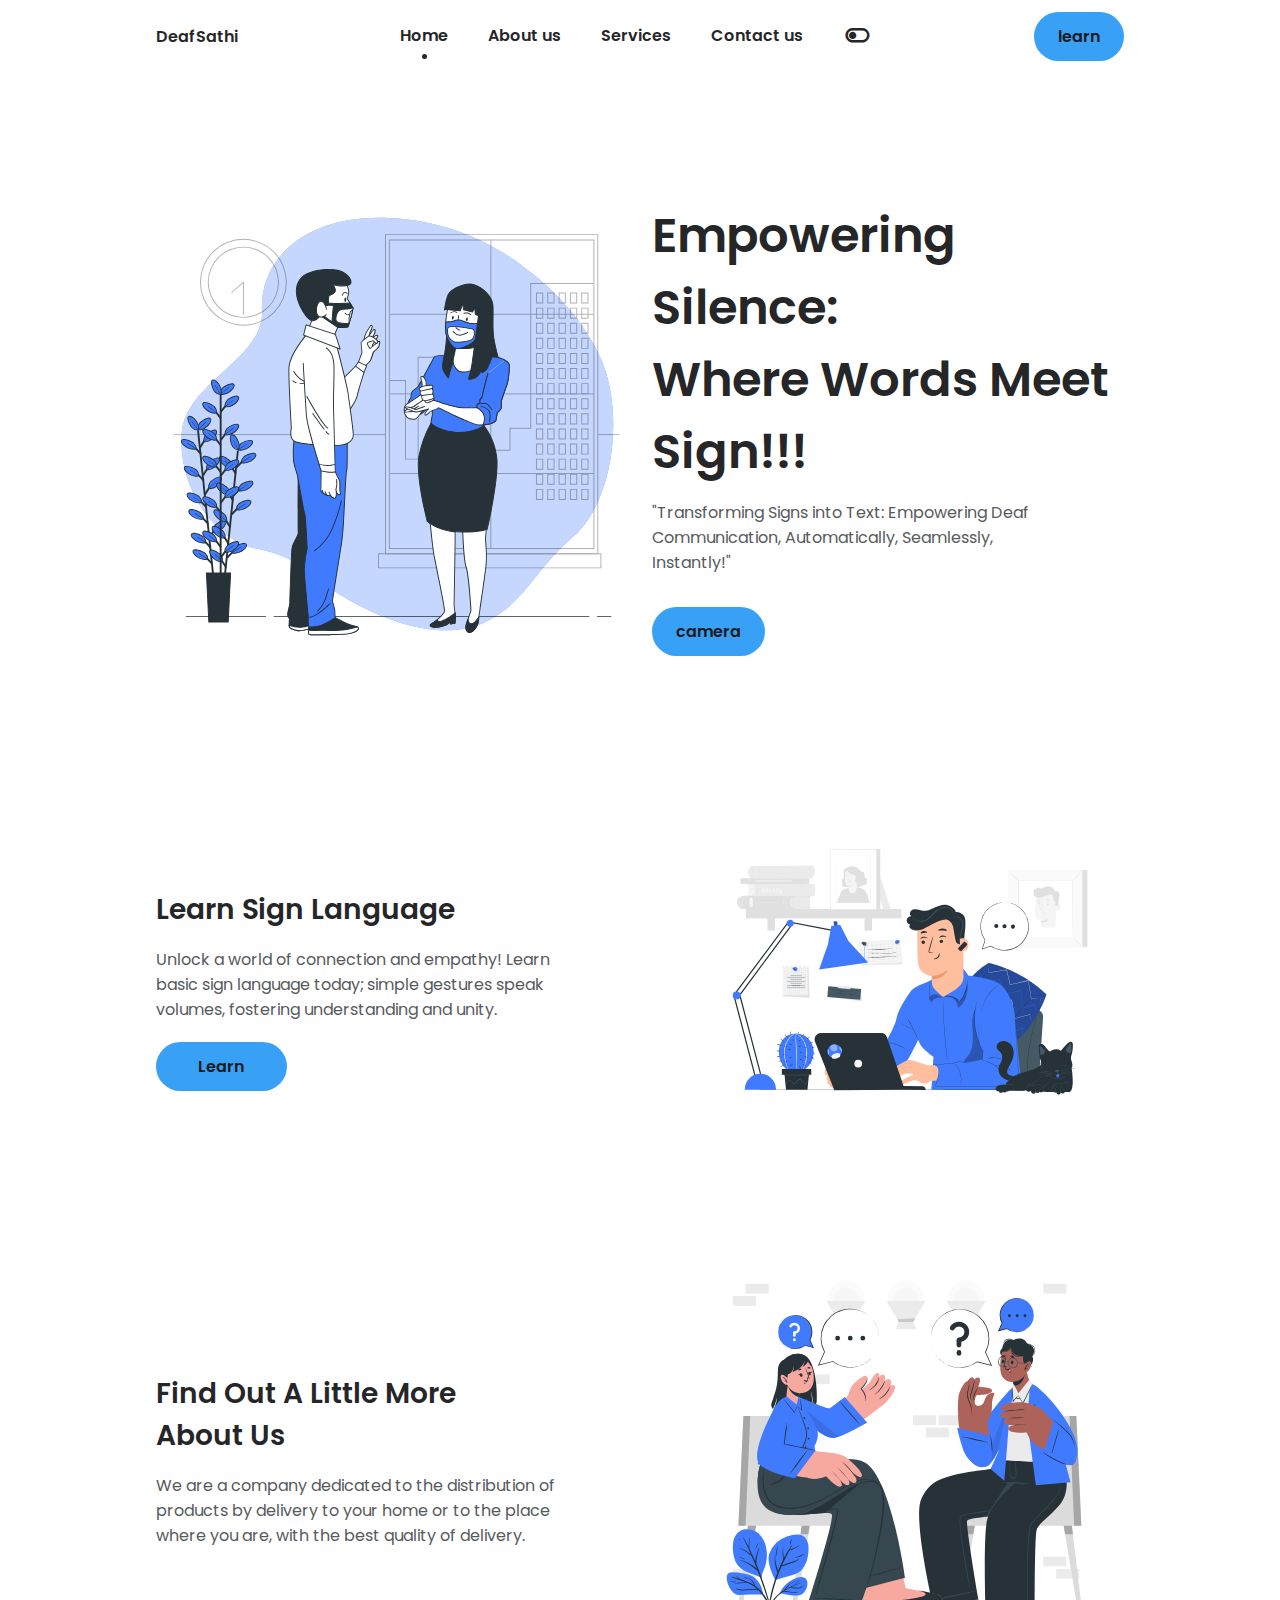
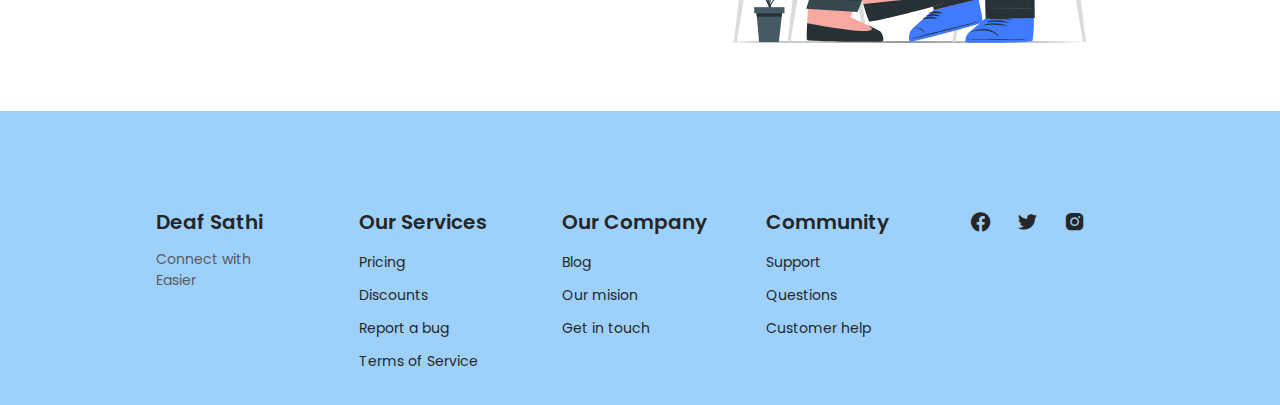
==== templates/index.html @ 9dacedf1 "Front end almost done" ====
<!DOCTYPE html>
<html lang="en">
  <head>
    <meta charset="UTF-8" />
    <meta name="viewport" content="width=device-width, initial-scale=1.0" />

    <!--=============== BOXICONS ===============-->
    <link
      rel="stylesheet"
      href="https://cdn.jsdelivr.net/npm/boxicons@latest/css/boxicons.min.css"
    />

    <!--=============== CSS ===============-->
    <link rel="stylesheet" href="/static/css/style.css" />

    <title>Deaf Sathi</title>
  </head>
  <body>
    <!--=============== HEADER ===============-->
    <header class="header" id="header">
      <nav class="nav container">
        <a href="#" class="nav__logo">DeafSathi</a>

        <div class="nav__menu" id="nav-menu">
          <ul class="nav__list">
            <li class="nav__item">
              <a href="#home" class="nav__link active-link">Home</a>
            </li>
            <li class="nav__item">
              <a href="#about" class="nav__link">About us</a>
            </li>
            <li class="nav__item">
              <a href="#services" class="nav__link">Services</a>
            </li>
            <li class="nav__item">
              <a href="#contact" class="nav__link">Contact us</a>
            </li>

            <i class="bx bx-toggle-left change-theme" id="theme-button"></i>
          </ul>
        </div>

        <div class="nav__toggle" id="nav-toggle">
          <i class="bx bx-grid-alt"></i>
        </div>

        <a href="#" class="button button__header">learn</a>
      </nav>
    </header>

    <main class="main">
      <!--=============== HOME ===============-->
      <section class="home section" id="home">
        <div class="home__container container grid">
          <svg xmlns="http://www.w3.org/2000/svg" viewBox="0 0 500 500">
            <g id="freepik--background-simple--inject-372">
              <path
                d="M391.36,81.05s-58.55-51.71-149.3-53.67S109.35,76.17,112.28,125.94s-80,76.11-84.9,127.83,28.3,113.19,79,123.93S155.21,404,203,431.37s103.43,43.91,145.39,24.39S400.14,401.12,442.1,365s54.64-129.78,29.27-188.33S391.36,81.05,391.36,81.05Z"
                style="fill: #407bff"
              ></path>
              <path
                d="M391.36,81.05s-58.55-51.71-149.3-53.67S109.35,76.17,112.28,125.94s-80,76.11-84.9,127.83,28.3,113.19,79,123.93S155.21,404,203,431.37s103.43,43.91,145.39,24.39S400.14,401.12,442.1,365s54.64-129.78,29.27-188.33S391.36,81.05,391.36,81.05Z"
                style="fill: #fff; opacity: 0.7000000000000001"
              ></path>
            </g>
            <g id="freepik--Window--inject-372">
              <g style="opacity: 0.30000000000000004">
                <path
                  d="M471.8,398.67H235.13V382.79H471.8Zm-235.67-1H470.8V383.79H236.13Z"
                ></path>
                <path
                  d="M468.5,383.79H242.57V44.67H468.5Zm-224.93-1H467.5V45.67H243.57Z"
                ></path>
                <path
                  d="M464.36,378.18H246.71V50.28H464.36Zm-216.65-1H463.36V51.28H247.71Z"
                ></path>
                <rect x="354.21" y="50.13" width="1" height="327.06"></rect>
                <rect x="248.04" y="129.02" width="215.83" height="1"></rect>
                <rect x="248.04" y="213.36" width="215.83" height="1"></rect>
                <rect x="248.04" y="297.71" width="215.83" height="1"></rect>
                <rect x="19" y="256.5" width="224" height="1"></rect>
                <rect x="468.24" y="256.5" width="22.46" height="1"></rect>
                <polygon
                  points="278.17 283.5 263.83 283.5 263.83 200.17 247 200.17 247 199.17 264.83 199.17 264.83 282.5 277.17 282.5 277.17 174.5 327.5 174.5 327.5 273.17 374.5 273.17 374.5 249.83 396.5 249.83 396.5 96.5 463.67 96.5 463.67 97.5 397.5 97.5 397.5 250.83 375.5 250.83 375.5 274.17 326.5 274.17 326.5 175.5 278.17 175.5 278.17 283.5"
                ></polygon>
                <path
                  d="M410.17,118.17H402.5V106.5h7.67Zm-6.67-1h5.67V107.5H403.5Z"
                ></path>
                <path
                  d="M422.17,118.17H414.5V106.5h7.67Zm-6.67-1h5.67V107.5H415.5Z"
                ></path>
                <path
                  d="M434.17,118.17H426.5V106.5h7.67Zm-6.67-1h5.67V107.5H427.5Z"
                ></path>
                <path
                  d="M446.17,118.17H438.5V106.5h7.67Zm-6.67-1h5.67V107.5H439.5Z"
                ></path>
                <path
                  d="M458.17,118.17H450.5V106.5h7.67Zm-6.67-1h5.67V107.5H451.5Z"
                ></path>
                <path
                  d="M410.17,134.17H402.5V122.5h7.67Zm-6.67-1h5.67V123.5H403.5Z"
                ></path>
                <path
                  d="M422.17,134.17H414.5V122.5h7.67Zm-6.67-1h5.67V123.5H415.5Z"
                ></path>
                <path
                  d="M434.17,134.17H426.5V122.5h7.67Zm-6.67-1h5.67V123.5H427.5Z"
                ></path>
                <path
                  d="M446.17,134.17H438.5V122.5h7.67Zm-6.67-1h5.67V123.5H439.5Z"
                ></path>
                <path
                  d="M458.17,134.17H450.5V122.5h7.67Zm-6.67-1h5.67V123.5H451.5Z"
                ></path>
                <path
                  d="M410.17,150.17H402.5V138.5h7.67Zm-6.67-1h5.67V139.5H403.5Z"
                ></path>
                <path
                  d="M422.17,150.17H414.5V138.5h7.67Zm-6.67-1h5.67V139.5H415.5Z"
                ></path>
                <path
                  d="M434.17,150.17H426.5V138.5h7.67Zm-6.67-1h5.67V139.5H427.5Z"
                ></path>
                <path
                  d="M446.17,150.17H438.5V138.5h7.67Zm-6.67-1h5.67V139.5H439.5Z"
                ></path>
                <path
                  d="M458.17,150.17H450.5V138.5h7.67Zm-6.67-1h5.67V139.5H451.5Z"
                ></path>
                <path
                  d="M410.17,166.17H402.5V154.5h7.67Zm-6.67-1h5.67V155.5H403.5Z"
                ></path>
                <path
                  d="M422.17,166.17H414.5V154.5h7.67Zm-6.67-1h5.67V155.5H415.5Z"
                ></path>
                <path
                  d="M434.17,166.17H426.5V154.5h7.67Zm-6.67-1h5.67V155.5H427.5Z"
                ></path>
                <path
                  d="M446.17,166.17H438.5V154.5h7.67Zm-6.67-1h5.67V155.5H439.5Z"
                ></path>
                <path
                  d="M458.17,166.17H450.5V154.5h7.67Zm-6.67-1h5.67V155.5H451.5Z"
                ></path>
                <path
                  d="M410.17,182.17H402.5V170.5h7.67Zm-6.67-1h5.67V171.5H403.5Z"
                ></path>
                <path
                  d="M422.17,182.17H414.5V170.5h7.67Zm-6.67-1h5.67V171.5H415.5Z"
                ></path>
                <path
                  d="M434.17,182.17H426.5V170.5h7.67Zm-6.67-1h5.67V171.5H427.5Z"
                ></path>
                <path
                  d="M446.17,182.17H438.5V170.5h7.67Zm-6.67-1h5.67V171.5H439.5Z"
                ></path>
                <path
                  d="M458.17,182.17H450.5V170.5h7.67Zm-6.67-1h5.67V171.5H451.5Z"
                ></path>
                <path
                  d="M410.17,198.17H402.5V186.5h7.67Zm-6.67-1h5.67V187.5H403.5Z"
                ></path>
                <path
                  d="M422.17,198.17H414.5V186.5h7.67Zm-6.67-1h5.67V187.5H415.5Z"
                ></path>
                <path
                  d="M434.17,198.17H426.5V186.5h7.67Zm-6.67-1h5.67V187.5H427.5Z"
                ></path>
                <path
                  d="M446.17,198.17H438.5V186.5h7.67Zm-6.67-1h5.67V187.5H439.5Z"
                ></path>
                <path
                  d="M458.17,198.17H450.5V186.5h7.67Zm-6.67-1h5.67V187.5H451.5Z"
                ></path>
                <path
                  d="M410.17,214.17H402.5V202.5h7.67Zm-6.67-1h5.67V203.5H403.5Z"
                ></path>
                <path
                  d="M422.17,214.17H414.5V202.5h7.67Zm-6.67-1h5.67V203.5H415.5Z"
                ></path>
                <path
                  d="M434.17,214.17H426.5V202.5h7.67Zm-6.67-1h5.67V203.5H427.5Z"
                ></path>
                <path
                  d="M446.17,214.17H438.5V202.5h7.67Zm-6.67-1h5.67V203.5H439.5Z"
                ></path>
                <path
                  d="M458.17,214.17H450.5V202.5h7.67Zm-6.67-1h5.67V203.5H451.5Z"
                ></path>
                <path
                  d="M410.17,230.17H402.5V218.5h7.67Zm-6.67-1h5.67V219.5H403.5Z"
                ></path>
                <path
                  d="M422.17,230.17H414.5V218.5h7.67Zm-6.67-1h5.67V219.5H415.5Z"
                ></path>
                <path
                  d="M434.17,230.17H426.5V218.5h7.67Zm-6.67-1h5.67V219.5H427.5Z"
                ></path>
                <path
                  d="M446.17,230.17H438.5V218.5h7.67Zm-6.67-1h5.67V219.5H439.5Z"
                ></path>
                <path
                  d="M458.17,230.17H450.5V218.5h7.67Zm-6.67-1h5.67V219.5H451.5Z"
                ></path>
                <path
                  d="M410.17,246.17H402.5V234.5h7.67Zm-6.67-1h5.67V235.5H403.5Z"
                ></path>
                <path
                  d="M422.17,246.17H414.5V234.5h7.67Zm-6.67-1h5.67V235.5H415.5Z"
                ></path>
                <path
                  d="M434.17,246.17H426.5V234.5h7.67Zm-6.67-1h5.67V235.5H427.5Z"
                ></path>
                <path
                  d="M446.17,246.17H438.5V234.5h7.67Zm-6.67-1h5.67V235.5H439.5Z"
                ></path>
                <path
                  d="M458.17,246.17H450.5V234.5h7.67Zm-6.67-1h5.67V235.5H451.5Z"
                ></path>
                <path
                  d="M410.17,262.17H402.5V250.5h7.67Zm-6.67-1h5.67V251.5H403.5Z"
                ></path>
                <path
                  d="M422.17,262.17H414.5V250.5h7.67Zm-6.67-1h5.67V251.5H415.5Z"
                ></path>
                <path
                  d="M434.17,262.17H426.5V250.5h7.67Zm-6.67-1h5.67V251.5H427.5Z"
                ></path>
                <path
                  d="M446.17,262.17H438.5V250.5h7.67Zm-6.67-1h5.67V251.5H439.5Z"
                ></path>
                <path
                  d="M458.17,262.17H450.5V250.5h7.67Zm-6.67-1h5.67V251.5H451.5Z"
                ></path>
                <path
                  d="M410.17,278.17H402.5V266.5h7.67Zm-6.67-1h5.67V267.5H403.5Z"
                ></path>
                <path
                  d="M422.17,278.17H414.5V266.5h7.67Zm-6.67-1h5.67V267.5H415.5Z"
                ></path>
                <path
                  d="M434.17,278.17H426.5V266.5h7.67Zm-6.67-1h5.67V267.5H427.5Z"
                ></path>
                <path
                  d="M446.17,278.17H438.5V266.5h7.67Zm-6.67-1h5.67V267.5H439.5Z"
                ></path>
                <path
                  d="M458.17,278.17H450.5V266.5h7.67Zm-6.67-1h5.67V267.5H451.5Z"
                ></path>
                <path
                  d="M410.17,294.17H402.5V282.5h7.67Zm-6.67-1h5.67V283.5H403.5Z"
                ></path>
                <path
                  d="M422.17,294.17H414.5V282.5h7.67Zm-6.67-1h5.67V283.5H415.5Z"
                ></path>
                <path
                  d="M434.17,294.17H426.5V282.5h7.67Zm-6.67-1h5.67V283.5H427.5Z"
                ></path>
                <path
                  d="M446.17,294.17H438.5V282.5h7.67Zm-6.67-1h5.67V283.5H439.5Z"
                ></path>
                <path
                  d="M458.17,294.17H450.5V282.5h7.67Zm-6.67-1h5.67V283.5H451.5Z"
                ></path>
                <path
                  d="M410.17,310.17H402.5V298.5h7.67Zm-6.67-1h5.67V299.5H403.5Z"
                ></path>
                <path
                  d="M422.17,310.17H414.5V298.5h7.67Zm-6.67-1h5.67V299.5H415.5Z"
                ></path>
                <path
                  d="M434.17,310.17H426.5V298.5h7.67Zm-6.67-1h5.67V299.5H427.5Z"
                ></path>
                <path
                  d="M446.17,310.17H438.5V298.5h7.67Zm-6.67-1h5.67V299.5H439.5Z"
                ></path>
                <path
                  d="M458.17,310.17H450.5V298.5h7.67Zm-6.67-1h5.67V299.5H451.5Z"
                ></path>
                <path
                  d="M410.17,326.17H402.5V314.5h7.67Zm-6.67-1h5.67V315.5H403.5Z"
                ></path>
                <path
                  d="M422.17,326.17H414.5V314.5h7.67Zm-6.67-1h5.67V315.5H415.5Z"
                ></path>
                <path
                  d="M434.17,326.17H426.5V314.5h7.67Zm-6.67-1h5.67V315.5H427.5Z"
                ></path>
                <path
                  d="M446.17,326.17H438.5V314.5h7.67Zm-6.67-1h5.67V315.5H439.5Z"
                ></path>
                <path
                  d="M458.17,326.17H450.5V314.5h7.67Zm-6.67-1h5.67V315.5H451.5Z"
                ></path>
              </g>
            </g>
            <g id="freepik--Clock--inject-372">
              <g style="opacity: 0.30000000000000004">
                <path
                  d="M92.57,141.6a46,46,0,1,1,46-46A46,46,0,0,1,92.57,141.6Zm0-91a45,45,0,1,0,45,45A45,45,0,0,0,92.57,50.63Z"
                ></path>
                <path
                  d="M92.57,133.33a37.72,37.72,0,1,1,37.71-37.72A37.76,37.76,0,0,1,92.57,133.33Zm0-74.43a36.72,36.72,0,1,0,36.71,36.71A36.75,36.75,0,0,0,92.57,58.9Z"
                ></path>
                <polygon
                  points="93.07 130.05 92.07 130.05 92.07 96.71 80.12 107.11 79.46 106.36 93.07 94.52 93.07 130.05"
                ></polygon>
              </g>
            </g>
            <g id="freepik--Floor--inject-372">
              <path
                d="M116.18,450.05H32a.5.5,0,0,1-.5-.5.5.5,0,0,1,.5-.5h84.18a.5.5,0,0,1,.5.5A.5.5,0,0,1,116.18,450.05Z"
                style="fill: #263238"
              ></path>
              <path
                d="M458.69,450.05H125a.5.5,0,0,1-.5-.5.51.51,0,0,1,.5-.5H458.69a.51.51,0,0,1,.5.5A.5.5,0,0,1,458.69,450.05Z"
                style="fill: #263238"
              ></path>
              <path
                d="M482,450.05H467.47a.5.5,0,0,1-.5-.5.5.5,0,0,1,.5-.5H482a.5.5,0,0,1,.5.5A.5.5,0,0,1,482,450.05Z"
                style="fill: #263238"
              ></path>
            </g>
            <g id="freepik--Plant--inject-372">
              <rect
                x="51.54"
                y="252.32"
                width="2"
                height="154.12"
                transform="translate(-33.91 7.23) rotate(-5.96)"
                style="fill: #263238"
              ></rect>
              <rect
                x="53.33"
                y="367.58"
                width="2"
                height="10.55"
                transform="translate(-241.46 139.44) rotate(-43.43)"
                style="fill: #263238"
              ></rect>
              <path
                d="M52.91,371.32A8.19,8.19,0,0,0,50,365.17c-1.86-1.66-11.66-5.78-12.59-2.33C36.42,366.59,46.45,374,52.91,371.32Z"
                style="fill: #407bff"
              ></path>
              <path
                d="M49.92,372.37a16.5,16.5,0,0,1-10.13-4.18c-2.22-2-3.25-4-2.84-5.48a2.13,2.13,0,0,1,1.6-1.53c3.17-.95,10.16,2.15,11.81,3.62a8.67,8.67,0,0,1,3,6.55l0,.32-.29.12A8.47,8.47,0,0,1,49.92,372.37ZM39.92,362a4,4,0,0,0-1.09.13,1.16,1.16,0,0,0-.91.84c-.3,1.11.67,2.82,2.53,4.47,3.16,2.78,8.22,4.84,11.95,3.54a7.94,7.94,0,0,0-2.71-5.44C48.39,364.38,43,362,39.92,362Z"
                style="fill: #263238"
              ></path>
              <rect
                x="48"
                y="362.92"
                width="0.5"
                height="10.99"
                transform="translate(-289.94 214.5) rotate(-58.07)"
                style="fill: #263238"
              ></rect>
              <rect
                x="55.15"
                y="385.02"
                width="2"
                height="10.55"
                transform="translate(-252.95 145.47) rotate(-43.43)"
                style="fill: #263238"
              ></rect>
              <path
                d="M54.73,388.75a8.2,8.2,0,0,0-2.89-6.15c-1.86-1.66-11.66-5.78-12.59-2.33C38.24,384,48.27,391.39,54.73,388.75Z"
                style="fill: #407bff"
              ></path>
              <path
                d="M51.74,389.8a16.44,16.44,0,0,1-10.13-4.18c-2.22-2-3.25-3.95-2.84-5.48a2.15,2.15,0,0,1,1.6-1.53c3.17-.94,10.16,2.15,11.8,3.62a8.67,8.67,0,0,1,3.06,6.56l0,.31-.29.12A8.47,8.47,0,0,1,51.74,389.8Zm-10-10.37a3.61,3.61,0,0,0-1.09.14,1.15,1.15,0,0,0-.91.83c-.3,1.11.67,2.83,2.53,4.47,3.16,2.79,8.22,4.84,11.95,3.54A7.93,7.93,0,0,0,51.51,383C50.21,381.81,44.81,379.43,41.74,379.43Z"
                style="fill: #263238"
              ></path>
              <rect
                x="49.81"
                y="380.35"
                width="0.5"
                height="10.99"
                transform="translate(-303.89 224.29) rotate(-58.07)"
                style="fill: #263238"
              ></rect>
              <rect
                x="48.89"
                y="325.04"
                width="2"
                height="10.55"
                transform="translate(-213.44 124.75) rotate(-43.43)"
                style="fill: #263238"
              ></rect>
              <path
                d="M48.47,328.78a8.19,8.19,0,0,0-2.89-6.15C43.72,321,33.92,316.85,33,320.3,32,324.05,42,331.42,48.47,328.78Z"
                style="fill: #407bff"
              ></path>
              <path
                d="M45.48,329.83a16.5,16.5,0,0,1-10.13-4.18c-2.22-2-3.25-4-2.84-5.48a2.13,2.13,0,0,1,1.6-1.53c3.17-1,10.16,2.15,11.81,3.62a8.67,8.67,0,0,1,3,6.55l0,.32-.29.12A8.43,8.43,0,0,1,45.48,329.83Zm-10-10.37a4,4,0,0,0-1.09.13,1.16,1.16,0,0,0-.91.84c-.3,1.11.67,2.82,2.53,4.47,3.16,2.78,8.21,4.84,12,3.54A8,8,0,0,0,45.25,323C44,321.84,38.55,319.46,35.48,319.46Z"
                style="fill: #263238"
              ></path>
              <rect
                x="43.56"
                y="320.38"
                width="0.5"
                height="10.99"
                transform="translate(-255.93 190.69) rotate(-58.07)"
                style="fill: #263238"
              ></rect>
              <rect
                x="50.71"
                y="342.48"
                width="2"
                height="10.55"
                transform="translate(-224.92 130.78) rotate(-43.43)"
                style="fill: #263238"
              ></rect>
              <path
                d="M50.29,346.21a8.2,8.2,0,0,0-2.89-6.15c-1.86-1.66-11.66-5.78-12.59-2.33C33.8,341.48,43.83,348.85,50.29,346.21Z"
                style="fill: #407bff"
              ></path>
              <path
                d="M47.3,347.26a16.44,16.44,0,0,1-10.13-4.18c-2.22-2-3.25-3.95-2.84-5.48a2.15,2.15,0,0,1,1.6-1.53c3.17-.94,10.16,2.15,11.8,3.62a8.67,8.67,0,0,1,3.06,6.56l0,.31-.29.12A8.47,8.47,0,0,1,47.3,347.26Zm-10-10.37a3.61,3.61,0,0,0-1.09.14,1.15,1.15,0,0,0-.91.83c-.3,1.11.67,2.82,2.53,4.47,3.16,2.79,8.22,4.84,12,3.54a7.93,7.93,0,0,0-2.71-5.43C45.77,339.27,40.37,336.89,37.3,336.89Z"
                style="fill: #263238"
              ></path>
              <rect
                x="45.38"
                y="337.81"
                width="0.5"
                height="10.99"
                transform="translate(-269.87 200.45) rotate(-58.07)"
                style="fill: #263238"
              ></rect>
              <rect
                x="45.94"
                y="296.72"
                width="2"
                height="10.55"
                transform="translate(-194.79 114.98) rotate(-43.44)"
                style="fill: #263238"
              ></rect>
              <path
                d="M45.51,300.46a8.2,8.2,0,0,0-2.88-6.15C40.77,292.65,31,288.53,30,292,29,295.73,39.06,303.1,45.51,300.46Z"
                style="fill: #407bff"
              ></path>
              <path
                d="M42.53,301.51a16.5,16.5,0,0,1-10.14-4.18c-2.21-2-3.24-3.95-2.83-5.48a2.13,2.13,0,0,1,1.59-1.53c3.18-.95,10.17,2.15,11.81,3.62a8.62,8.62,0,0,1,3,6.55l0,.32-.29.12A8.42,8.42,0,0,1,42.53,301.51Zm-10-10.37a4,4,0,0,0-1.09.13,1.16,1.16,0,0,0-.92.84c-.3,1.11.67,2.82,2.54,4.47,3.15,2.78,8.21,4.84,11.95,3.54a7.92,7.92,0,0,0-2.72-5.44C41,293.52,35.6,291.14,32.53,291.14Z"
                style="fill: #263238"
              ></path>
              <rect
                x="40.6"
                y="292.06"
                width="0.5"
                height="10.99"
                transform="translate(-233.3 174.87) rotate(-58.07)"
                style="fill: #263238"
              ></rect>
              <rect
                x="42.97"
                y="268.28"
                width="2"
                height="10.55"
                transform="translate(-176.04 105.15) rotate(-43.44)"
                style="fill: #263238"
              ></rect>
              <path
                d="M42.55,272a8.23,8.23,0,0,0-2.89-6.15c-1.86-1.66-11.66-5.79-12.59-2.34C26.06,267.29,36.09,274.66,42.55,272Z"
                style="fill: #407bff"
              ></path>
              <path
                d="M39.56,273.07a16.41,16.41,0,0,1-10.13-4.19c-2.22-1.95-3.25-3.95-2.84-5.47a2.16,2.16,0,0,1,1.59-1.54c3.18-.94,10.17,2.16,11.81,3.63a8.62,8.62,0,0,1,3,6.55v.31l-.3.12A8.2,8.2,0,0,1,39.56,273.07Zm-10-10.37a4,4,0,0,0-1.09.13,1.16,1.16,0,0,0-.92.84c-.3,1.11.67,2.82,2.54,4.46,3.16,2.79,8.21,4.85,12,3.55a7.94,7.94,0,0,0-2.71-5.44C38,265.08,32.63,262.7,29.56,262.7Z"
                style="fill: #263238"
              ></path>
              <rect
                x="37.63"
                y="263.62"
                width="0.5"
                height="10.99"
                transform="translate(-210.55 158.93) rotate(-58.07)"
                style="fill: #263238"
              ></rect>
              <rect
                x="54.22"
                y="360.88"
                width="10.55"
                height="2"
                transform="translate(-280.14 223.52) rotate(-58.5)"
                style="fill: #263238"
              ></rect>
              <path
                d="M60.57,360.08a8.2,8.2,0,0,1,1.56-6.61c1.47-2,10.21-8.07,11.83-4.89C75.72,352.05,67.43,361.33,60.57,360.08Z"
                style="fill: #407bff"
              ></path>
              <path
                d="M61.84,360.69a7.73,7.73,0,0,1-1.36-.12l-.31-.05-.08-.31a8.64,8.64,0,0,1,1.63-7c1.31-1.78,7.51-6.25,10.81-6a2.17,2.17,0,0,1,1.88,1.17c.71,1.41.11,3.57-1.65,5.94C70.27,357.65,65.89,360.69,61.84,360.69ZM61,359.64c3.93.51,8.45-2.56,11-5.93,1.48-2,2.08-3.87,1.55-4.9a1.15,1.15,0,0,0-1.06-.63c-2.76-.23-8.75,4-9.92,5.58A8,8,0,0,0,61,359.64Z"
                style="fill: #263238"
              ></path>
              <rect
                x="58.96"
                y="355.82"
                width="11.62"
                height="0.5"
                transform="translate(-228.18 143.56) rotate(-43.73)"
                style="fill: #263238"
              ></rect>
              <rect
                x="49.43"
                y="315"
                width="10.55"
                height="2"
                transform="translate(-243.31 197.53) rotate(-58.5)"
                style="fill: #263238"
              ></rect>
              <path
                d="M55.78,314.2a8.2,8.2,0,0,1,1.56-6.61c1.48-2,10.21-8.07,11.83-4.88C70.94,306.17,62.65,315.45,55.78,314.2Z"
                style="fill: #407bff"
              ></path>
              <path
                d="M57.05,314.82a7.73,7.73,0,0,1-1.36-.12l-.31-.06-.08-.3a8.66,8.66,0,0,1,1.63-7c1.31-1.77,7.5-6.26,10.81-6a2.17,2.17,0,0,1,1.88,1.17c.72,1.41.12,3.58-1.65,5.95C65.48,311.77,61.1,314.82,57.05,314.82Zm-.85-1.06c3.93.5,8.46-2.55,11-5.93,1.48-2,2.08-3.87,1.56-4.9a1.16,1.16,0,0,0-1.07-.62c-2.79-.23-8.75,4-9.92,5.58A8,8,0,0,0,56.2,313.76Z"
                style="fill: #263238"
              ></path>
              <rect
                x="54.17"
                y="309.94"
                width="11.62"
                height="0.5"
                transform="translate(-197.8 127.53) rotate(-43.73)"
                style="fill: #263238"
              ></rect>
              <rect
                x="47.33"
                y="294.84"
                width="10.55"
                height="2"
                transform="translate(-227.12 186.11) rotate(-58.5)"
                style="fill: #263238"
              ></rect>
              <path
                d="M53.68,294a8.22,8.22,0,0,1,1.55-6.61c1.48-2,10.22-8.07,11.84-4.88C68.83,286,60.54,295.29,53.68,294Z"
                style="fill: #407bff"
              ></path>
              <path
                d="M54.94,294.66a7.7,7.7,0,0,1-1.35-.12l-.31-.06-.08-.3a8.66,8.66,0,0,1,1.63-7.05c1.3-1.77,7.51-6.25,10.81-6a2.15,2.15,0,0,1,1.87,1.17c.72,1.41.12,3.58-1.64,5.95C63.38,291.61,59,294.66,54.94,294.66Zm-.84-1.06c3.93.51,8.45-2.55,11-5.93,1.48-2,2.08-3.87,1.55-4.9a1.13,1.13,0,0,0-1.06-.62c-2.77-.22-8.75,4-9.92,5.57A8,8,0,0,0,54.1,293.6Z"
                style="fill: #263238"
              ></path>
              <rect
                x="52.07"
                y="289.78"
                width="11.62"
                height="0.5"
                transform="translate(-184.44 120.48) rotate(-43.73)"
                style="fill: #263238"
              ></rect>
              <rect
                x="44.25"
                y="265.28"
                width="10.55"
                height="2"
                transform="translate(-203.4 169.37) rotate(-58.5)"
                style="fill: #263238"
              ></rect>
              <path
                d="M50.59,264.49a8.23,8.23,0,0,1,1.56-6.62c1.48-2,10.21-8.06,11.83-4.88C65.75,256.45,57.46,265.74,50.59,264.49Z"
                style="fill: #407bff"
              ></path>
              <path
                d="M51.86,265.1a7.53,7.53,0,0,1-1.35-.12l-.31-.06-.09-.3a8.67,8.67,0,0,1,1.64-7c1.3-1.78,7.51-6.25,10.8-6a2.17,2.17,0,0,1,1.88,1.17c.72,1.41.12,3.58-1.65,5.95C60.29,262.06,55.92,265.1,51.86,265.1ZM51,264.05c3.93.51,8.45-2.56,11-5.94,1.48-2,2.08-3.86,1.56-4.89a1.17,1.17,0,0,0-1.07-.63c-2.75-.23-8.75,4-9.92,5.58A7.93,7.93,0,0,0,51,264.05Z"
                style="fill: #263238"
              ></path>
              <rect
                x="48.99"
                y="260.22"
                width="11.62"
                height="0.5"
                transform="translate(-164.87 110.15) rotate(-43.73)"
                style="fill: #263238"
              ></rect>
              <path
                d="M44.4,251.88A8.2,8.2,0,0,1,46,245.27c1.48-2,10.21-8.07,11.83-4.88C59.56,243.85,51.27,253.13,44.4,251.88Z"
                style="fill: #407bff"
              ></path>
              <path
                d="M45.67,252.5a7.73,7.73,0,0,1-1.36-.12l-.3-.06-.09-.3A8.64,8.64,0,0,1,45.56,245c1.3-1.77,7.52-6.25,10.8-6a2.17,2.17,0,0,1,1.88,1.17c.72,1.41.12,3.58-1.65,6C54.1,249.45,49.73,252.5,45.67,252.5Zm-.84-1.06c3.92.5,8.45-2.55,11-5.93,1.48-2,2.08-3.87,1.56-4.9a1.16,1.16,0,0,0-1.07-.62c-2.79-.23-8.75,4-9.92,5.57A8,8,0,0,0,44.83,251.44Z"
                style="fill: #263238"
              ></path>
              <rect
                x="42.79"
                y="247.62"
                width="11.62"
                height="0.5"
                transform="translate(-157.87 102.37) rotate(-43.73)"
                style="fill: #263238"
              ></rect>
              <path
                d="M44.89,252.23A8.22,8.22,0,0,1,38.48,250c-1.85-1.68-7-11-3.62-12.28C38.49,236.32,46.85,245.53,44.89,252.23Z"
                style="fill: #407bff"
              ></path>
              <path
                d="M44.15,252.78a8.9,8.9,0,0,1-6-2.42c-1.63-1.48-5.43-8.12-4.82-11.37a2.18,2.18,0,0,1,1.36-1.75c1.48-.56,3.57.26,5.74,2.26,3.41,3.15,6.21,8.58,4.95,12.87l-.09.3-.31.05A4.51,4.51,0,0,1,44.15,252.78Zm-8.48-14.71a1.61,1.61,0,0,0-.63.11,1.15,1.15,0,0,0-.74,1c-.51,2.72,3.05,9.12,4.51,10.45a7.91,7.91,0,0,0,5.69,2.14c.91-3.85-1.66-8.67-4.75-11.52A7,7,0,0,0,35.67,238.07Z"
                style="fill: #263238"
              ></path>
              <rect
                x="41.09"
                y="241.82"
                width="0.5"
                height="11.62"
                transform="translate(-142.76 76.93) rotate(-37.69)"
                style="fill: #263238"
              ></rect>
              <rect
                x="1.72"
                y="349.49"
                width="154.12"
                height="2"
                transform="translate(-277.99 392.57) rotate(-84.06)"
                style="fill: #263238"
              ></rect>
              <rect
                x="70.58"
                y="388.14"
                width="2"
                height="10.55"
                transform="translate(-195.27 95.61) rotate(-31.55)"
                style="fill: #263238"
              ></rect>
              <path
                d="M70.51,391.61A8.2,8.2,0,0,0,69,385c-1.48-2-10.22-8.06-11.84-4.87C55.35,383.59,63.64,392.87,70.51,391.61Z"
                style="fill: #407bff"
              ></path>
              <path
                d="M69.24,392.23c-4.06,0-8.44-3-10.93-6.39-1.76-2.37-2.36-4.53-1.65-5.94a2.17,2.17,0,0,1,1.88-1.17c3.3-.31,9.51,4.2,10.81,6a8.66,8.66,0,0,1,1.64,7l-.09.3-.3.06A7.81,7.81,0,0,1,69.24,392.23Zm-10.4-12.51h-.22a1.15,1.15,0,0,0-1.06.63c-.53,1,.07,2.9,1.56,4.9,2.51,3.37,7,6.43,11,5.92a7.92,7.92,0,0,0-1.53-5.87C67.4,383.74,61.69,379.72,58.84,379.72Z"
                style="fill: #263238"
              ></path>
              <polygon
                points="70.33 391.8 62.4 384.19 62.75 383.83 70.68 391.43 70.33 391.8"
                style="fill: #263238"
              ></polygon>
              <rect
                x="75"
                y="345.59"
                width="2"
                height="10.55"
                transform="translate(-172.36 91.63) rotate(-31.55)"
                style="fill: #263238"
              ></rect>
              <path
                d="M74.92,349.07a8.2,8.2,0,0,0-1.56-6.61c-1.48-2-10.22-8.06-11.84-4.88C59.76,341.05,68.06,350.32,74.92,349.07Z"
                style="fill: #407bff"
              ></path>
              <path
                d="M73.65,349.68c-4.05,0-8.43-3-10.92-6.38-1.77-2.37-2.37-4.53-1.65-5.94A2.15,2.15,0,0,1,63,336.19c3.3-.3,9.5,4.2,10.81,6a8.66,8.66,0,0,1,1.63,7l-.08.3-.31.05A6.88,6.88,0,0,1,73.65,349.68ZM63.26,337.17H63a1.17,1.17,0,0,0-1.07.63c-.52,1,.08,2.9,1.56,4.89,2.51,3.38,7,6.44,11,5.93A8,8,0,0,0,73,342.75C71.82,341.2,66.11,337.17,63.26,337.17Z"
                style="fill: #263238"
              ></path>
              <polygon
                points="74.75 349.25 66.82 341.64 67.16 341.28 75.09 348.89 74.75 349.25"
                style="fill: #263238"
              ></polygon>
              <rect
                x="73.19"
                y="363.03"
                width="2"
                height="10.55"
                transform="translate(-181.76 93.27) rotate(-31.55)"
                style="fill: #263238"
              ></rect>
              <path
                d="M73.11,366.51a8.22,8.22,0,0,0-1.56-6.62c-1.48-2-10.21-8.06-11.83-4.87C58,358.48,66.25,367.76,73.11,366.51Z"
                style="fill: #407bff"
              ></path>
              <path
                d="M71.84,367.12c-4,0-8.43-3-10.92-6.38-1.77-2.37-2.37-4.54-1.65-5.95a2.17,2.17,0,0,1,1.88-1.17c3.3-.26,9.5,4.2,10.81,6a8.64,8.64,0,0,1,1.63,7l-.08.3-.31.06A7.73,7.73,0,0,1,71.84,367.12ZM61.45,354.61h-.22a1.15,1.15,0,0,0-1.07.62c-.52,1,.08,2.91,1.56,4.9,2.52,3.37,7,6.43,11,5.93a8,8,0,0,0-1.54-5.88C70,358.63,64.3,354.61,61.45,354.61Z"
                style="fill: #263238"
              ></path>
              <polygon
                points="72.94 366.69 65.01 359.08 65.35 358.72 73.28 366.32 72.94 366.69"
                style="fill: #263238"
              ></polygon>
              <rect
                x="77.94"
                y="317.27"
                width="2"
                height="10.55"
                transform="translate(-157.12 89) rotate(-31.56)"
                style="fill: #263238"
              ></rect>
              <path
                d="M77.86,320.75a8.2,8.2,0,0,0-1.56-6.61c-1.48-2-10.22-8.06-11.84-4.88C62.7,312.73,71,322,77.86,320.75Z"
                style="fill: #407bff"
              ></path>
              <path
                d="M76.59,321.36c-4.06,0-8.43-3-10.92-6.38C63.9,312.61,63.3,310.44,64,309a2.18,2.18,0,0,1,1.87-1.18c3.31-.27,9.51,4.21,10.81,6a8.63,8.63,0,0,1,1.64,7l-.08.31-.31.05A7.73,7.73,0,0,1,76.59,321.36ZM66.2,308.85H66a1.17,1.17,0,0,0-1.07.63c-.52,1,.07,2.9,1.56,4.89,2.51,3.38,7,6.44,11,5.93a8,8,0,0,0-1.54-5.88C74.76,312.88,69,308.85,66.2,308.85Z"
                style="fill: #263238"
              ></path>
              <polygon
                points="77.69 320.93 69.76 313.32 70.1 312.96 78.03 320.57 77.69 320.93"
                style="fill: #263238"
              ></polygon>
              <rect
                x="80.89"
                y="288.83"
                width="2"
                height="10.55"
                transform="translate(-141.79 86.33) rotate(-31.55)"
                style="fill: #263238"
              ></rect>
              <path
                d="M80.81,292.31a8.22,8.22,0,0,0-1.56-6.62c-1.48-2-10.22-8.06-11.84-4.87C65.65,284.28,74,293.56,80.81,292.31Z"
                style="fill: #407bff"
              ></path>
              <path
                d="M79.54,292.92c-4.05,0-8.43-3-10.92-6.38-1.77-2.37-2.37-4.54-1.65-6a2.17,2.17,0,0,1,1.88-1.17c3.3-.27,9.5,4.2,10.81,6a8.64,8.64,0,0,1,1.63,7l-.08.3-.31.06A7.73,7.73,0,0,1,79.54,292.92ZM69.15,280.41h-.22a1.15,1.15,0,0,0-1.07.62c-.52,1,.08,2.91,1.56,4.9,2.52,3.38,7,6.43,11,5.93A8,8,0,0,0,78.85,286C77.71,284.44,72,280.41,69.15,280.41Z"
                style="fill: #263238"
              ></path>
              <polygon
                points="80.64 292.49 72.71 284.88 73.05 284.52 80.98 292.13 80.64 292.49"
                style="fill: #263238"
              ></polygon>
              <rect
                x="73.62"
                y="382.73"
                width="10.55"
                height="2"
                transform="translate(-254.06 177.29) rotate(-46.58)"
                style="fill: #263238"
              ></rect>
              <path
                d="M80.32,382.19A8.2,8.2,0,0,1,83.2,376c1.86-1.67,11.66-5.79,12.59-2.34C96.8,377.45,86.78,384.83,80.32,382.19Z"
                style="fill: #407bff"
              ></path>
              <path
                d="M83.3,383.24a8.23,8.23,0,0,1-3.17-.59l-.29-.11,0-.32a8.62,8.62,0,0,1,3.05-6.55c1.64-1.47,8.64-4.58,11.8-3.63a2.16,2.16,0,0,1,1.6,1.53c.41,1.52-.62,3.52-2.83,5.48A16.48,16.48,0,0,1,83.3,383.24Zm-2.48-1.39c3.74,1.29,8.8-.76,12-3.55,1.87-1.65,2.84-3.36,2.54-4.47a1.17,1.17,0,0,0-.92-.83c-2.65-.8-9.38,2.09-10.86,3.41A8,8,0,0,0,80.82,381.85Z"
                style="fill: #263238"
              ></path>
              <rect
                x="79.45"
                y="378.88"
                width="11.62"
                height="0.5"
                transform="translate(-186.83 101.69) rotate(-31.77)"
                style="fill: #263238"
              ></rect>
              <rect
                x="78.38"
                y="336.85"
                width="10.55"
                height="2"
                transform="translate(-219.24 166.41) rotate(-46.58)"
                style="fill: #263238"
              ></rect>
              <path
                d="M85.08,336.31A8.2,8.2,0,0,1,88,330.16c1.86-1.66,11.66-5.79,12.59-2.34C101.56,331.57,91.54,339,85.08,336.31Z"
                style="fill: #407bff"
              ></path>
              <path
                d="M88.06,337.36a8.42,8.42,0,0,1-3.17-.58l-.29-.12,0-.32a8.64,8.64,0,0,1,3-6.55c1.64-1.47,8.63-4.57,11.81-3.63a2.13,2.13,0,0,1,1.59,1.53c.41,1.53-.62,3.52-2.83,5.48A16.46,16.46,0,0,1,88.06,337.36ZM85.58,336c3.74,1.29,8.8-.76,12-3.55,1.87-1.64,2.84-3.36,2.54-4.47a1.17,1.17,0,0,0-.92-.83c-2.65-.79-9.38,2.09-10.85,3.41A8,8,0,0,0,85.58,336Z"
                style="fill: #263238"
              ></path>
              <rect
                x="84.21"
                y="333"
                width="11.62"
                height="0.5"
                transform="translate(-161.97 97.32) rotate(-31.77)"
                style="fill: #263238"
              ></rect>
              <rect
                x="80.48"
                y="316.69"
                width="10.55"
                height="2"
                transform="translate(-203.94 161.62) rotate(-46.58)"
                style="fill: #263238"
              ></rect>
              <path
                d="M87.17,316.15A8.2,8.2,0,0,1,90.05,310c1.86-1.67,11.66-5.79,12.59-2.34C103.65,311.41,93.63,318.79,87.17,316.15Z"
                style="fill: #407bff"
              ></path>
              <path
                d="M90.15,317.2a8.23,8.23,0,0,1-3.17-.59l-.29-.11,0-.32a8.69,8.69,0,0,1,3-6.56c1.64-1.46,8.63-4.57,11.81-3.62a2.13,2.13,0,0,1,1.59,1.53c.42,1.52-.62,3.52-2.83,5.48A16.46,16.46,0,0,1,90.15,317.2Zm-2.48-1.39c3.75,1.3,8.8-.77,12-3.55,1.86-1.65,2.83-3.36,2.53-4.47a1.16,1.16,0,0,0-.92-.84c-2.65-.78-9.38,2.1-10.85,3.42A8,8,0,0,0,87.67,315.81Z"
                style="fill: #263238"
              ></path>
              <rect
                x="86.3"
                y="312.84"
                width="11.62"
                height="0.5"
                transform="translate(-151.04 95.4) rotate(-31.77)"
                style="fill: #263238"
              ></rect>
              <rect
                x="83.54"
                y="287.13"
                width="10.55"
                height="2"
                transform="translate(-181.51 154.61) rotate(-46.58)"
                style="fill: #263238"
              ></rect>
              <path
                d="M90.24,286.59a8.21,8.21,0,0,1,2.88-6.15c1.86-1.66,11.66-5.79,12.59-2.34C106.72,281.85,96.7,289.23,90.24,286.59Z"
                style="fill: #407bff"
              ></path>
              <path
                d="M93.22,287.64a8.42,8.42,0,0,1-3.17-.58l-.29-.12,0-.32a8.64,8.64,0,0,1,3.05-6.55c1.64-1.47,8.63-4.57,11.81-3.63a2.17,2.17,0,0,1,1.59,1.53c.41,1.53-.62,3.52-2.83,5.48A16.48,16.48,0,0,1,93.22,287.64Zm-2.48-1.39c3.74,1.3,8.8-.76,12-3.55,1.87-1.64,2.84-3.36,2.54-4.47a1.19,1.19,0,0,0-.92-.83c-2.65-.8-9.38,2.09-10.86,3.41A8,8,0,0,0,90.74,286.25Z"
                style="fill: #263238"
              ></path>
              <rect
                x="89.37"
                y="283.28"
                width="11.62"
                height="0.5"
                transform="translate(-135.02 92.59) rotate(-31.77)"
                style="fill: #263238"
              ></rect>
              <path
                d="M86.78,273a8.21,8.21,0,0,1,2.88-6.15c1.86-1.66,11.65-5.79,12.59-2.34C103.26,268.24,93.24,275.62,86.78,273Z"
                style="fill: #407bff"
              ></path>
              <path
                d="M89.76,274a8.38,8.38,0,0,1-3.17-.58l-.29-.12,0-.31a8.65,8.65,0,0,1,3-6.56C91,265,98,261.88,101.13,262.83a2.17,2.17,0,0,1,1.6,1.53c.41,1.53-.62,3.52-2.84,5.48A16.45,16.45,0,0,1,89.76,274Zm-2.48-1.39c3.74,1.3,8.8-.76,12-3.55,1.86-1.64,2.83-3.36,2.53-4.47a1.15,1.15,0,0,0-.91-.83C98.2,263,91.47,265.88,90,267.2A8,8,0,0,0,87.28,272.64Z"
                style="fill: #263238"
              ></path>
              <rect
                x="85.9"
                y="269.67"
                width="11.62"
                height="0.5"
                transform="translate(-128.37 88.72) rotate(-31.77)"
                style="fill: #263238"
              ></rect>
              <path
                d="M87.18,273.42a8.19,8.19,0,0,1-5.82-3.51c-1.46-2-4.53-12.2-1-12.76C84.19,256.53,90.48,267.28,87.18,273.42Z"
                style="fill: #407bff"
              ></path>
              <path
                d="M87.47,273.94l-.31,0A8.64,8.64,0,0,1,81,270.2c-1.29-1.78-3.64-9.06-2.37-12.12a2.17,2.17,0,0,1,1.69-1.43c1.56-.23,3.44,1,5.15,3.4,2.69,3.78,4.31,9.67,2.19,13.61Zm-6.79-16.32-.25,0a1.17,1.17,0,0,0-.92.82c-1.06,2.56,1.1,9.55,2.26,11.16a8,8,0,0,0,5.12,3.27c1.69-3.59.17-8.83-2.27-12.26C83.27,258.75,81.79,257.62,80.68,257.62Z"
                style="fill: #263238"
              ></path>
              <polygon
                points="86.96 273.53 81.9 263.07 82.35 262.86 87.41 273.31 86.96 273.53"
                style="fill: #263238"
              ></polygon>
              <rect
                x="67.5"
                y="211.42"
                width="2"
                height="193.85"
                style="fill: #263238"
              ></rect>
              <rect
                x="64.45"
                y="366.67"
                width="2"
                height="10.55"
                transform="translate(-212.8 116.59) rotate(-37.48)"
                style="fill: #263238"
              ></rect>
              <path
                d="M64.19,370.27A8.21,8.21,0,0,0,62,363.85c-1.68-1.85-11-7-12.28-3.63C48.29,363.85,57.5,372.22,64.19,370.27Z"
                style="fill: #407bff"
              ></path>
              <path
                d="M62.11,371.05c-3.81,0-8-2.42-10.64-5.26-2-2.18-2.82-4.27-2.25-5.75A2.14,2.14,0,0,1,51,358.69c3.26-.62,9.89,3.2,11.37,4.82a8.7,8.7,0,0,1,2.36,6.84l-.06.31-.3.09A7.83,7.83,0,0,1,62.11,371.05ZM51.73,359.62a2.67,2.67,0,0,0-.58.05,1.17,1.17,0,0,0-1,.73c-.41,1.08.37,2.88,2.06,4.71,2.85,3.1,7.67,5.67,11.52,4.76a8,8,0,0,0-2.14-5.68C60.35,362.82,54.69,359.62,51.73,359.62Z"
                style="fill: #263238"
              ></path>
              <rect
                x="59.61"
                y="361.4"
                width="0.5"
                height="10.99"
                transform="translate(-266.46 188.82) rotate(-52.11)"
                style="fill: #263238"
              ></rect>
              <rect
                x="64.45"
                y="330.24"
                width="2"
                height="10.55"
                transform="translate(-190.63 109.07) rotate(-37.48)"
                style="fill: #263238"
              ></rect>
              <path
                d="M64.19,333.84A8.21,8.21,0,0,0,62,327.42c-1.68-1.85-11-7-12.28-3.63C48.29,327.42,57.5,335.79,64.19,333.84Z"
                style="fill: #407bff"
              ></path>
              <path
                d="M62.11,334.62c-3.81,0-8-2.42-10.64-5.26-2-2.18-2.82-4.27-2.25-5.75A2.17,2.17,0,0,1,51,322.25c3.26-.61,9.89,3.21,11.37,4.83a8.69,8.69,0,0,1,2.36,6.84l-.06.31-.3.09A7.83,7.83,0,0,1,62.11,334.62ZM51.73,323.19a2.67,2.67,0,0,0-.58.05,1.17,1.17,0,0,0-1,.73c-.41,1.08.37,2.88,2.06,4.71,2.85,3.1,7.67,5.67,11.52,4.76a8,8,0,0,0-2.14-5.68C60.35,326.39,54.69,323.19,51.73,323.19Z"
                style="fill: #263238"
              ></path>
              <rect
                x="59.61"
                y="324.97"
                width="0.5"
                height="10.99"
                transform="translate(-237.71 174.76) rotate(-52.11)"
                style="fill: #263238"
              ></rect>
              <rect
                x="64.45"
                y="287.47"
                width="2"
                height="10.55"
                transform="translate(-164.61 100.24) rotate(-37.48)"
                style="fill: #263238"
              ></rect>
              <path
                d="M64.19,291.07A8.21,8.21,0,0,0,62,284.65c-1.68-1.85-11-7-12.28-3.63C48.29,284.65,57.5,293,64.19,291.07Z"
                style="fill: #407bff"
              ></path>
              <path
                d="M62.11,291.85c-3.82,0-8-2.42-10.64-5.26-2-2.18-2.82-4.27-2.25-5.75A2.15,2.15,0,0,1,51,279.48c3.26-.6,9.89,3.2,11.37,4.83a8.69,8.69,0,0,1,2.36,6.84l-.06.31-.3.09A8.2,8.2,0,0,1,62.11,291.85ZM51.73,280.42a2.67,2.67,0,0,0-.58.05,1.17,1.17,0,0,0-1,.73c-.41,1.08.37,2.88,2.06,4.71,2.85,3.1,7.67,5.67,11.52,4.76A8,8,0,0,0,61.59,285C60.35,283.62,54.69,280.42,51.73,280.42Z"
                style="fill: #263238"
              ></path>
              <rect
                x="59.61"
                y="282.2"
                width="0.5"
                height="10.99"
                transform="translate(-203.96 158.27) rotate(-52.12)"
                style="fill: #263238"
              ></rect>
              <rect
                x="64.45"
                y="258.99"
                width="2"
                height="10.55"
                transform="translate(-147.28 94.37) rotate(-37.48)"
                style="fill: #263238"
              ></rect>
              <path
                d="M64.19,262.59A8.19,8.19,0,0,0,62,256.18c-1.68-1.85-11-7-12.28-3.63C48.29,256.18,57.5,264.55,64.19,262.59Z"
                style="fill: #407bff"
              ></path>
              <path
                d="M62.11,263.38c-3.82,0-8-2.42-10.64-5.27-2-2.17-2.82-4.26-2.25-5.74A2.15,2.15,0,0,1,51,251c3.26-.61,9.89,3.2,11.37,4.83a8.69,8.69,0,0,1,2.36,6.84l-.06.31-.3.08A7.83,7.83,0,0,1,62.11,263.38ZM51.73,251.94a3.48,3.48,0,0,0-.58.05,1.18,1.18,0,0,0-1,.74c-.41,1.07.37,2.88,2.06,4.71,2.85,3.1,7.67,5.67,11.52,4.76a8,8,0,0,0-2.14-5.69C60.35,255.14,54.69,251.94,51.73,251.94Z"
                style="fill: #263238"
              ></path>
              <rect
                x="59.61"
                y="253.73"
                width="0.5"
                height="10.99"
                transform="translate(-181.49 147.29) rotate(-52.12)"
                style="fill: #263238"
              ></rect>
              <rect
                x="64.45"
                y="230.4"
                width="2"
                height="10.55"
                transform="translate(-129.88 88.46) rotate(-37.48)"
                style="fill: #263238"
              ></rect>
              <path
                d="M64.19,234A8.21,8.21,0,0,0,62,227.58c-1.68-1.85-11-7-12.28-3.63C48.29,227.58,57.5,236,64.19,234Z"
                style="fill: #407bff"
              ></path>
              <path
                d="M62.11,234.78c-3.81,0-8-2.42-10.64-5.26-2-2.18-2.82-4.27-2.25-5.75A2.17,2.17,0,0,1,51,222.41c3.26-.6,9.89,3.2,11.37,4.83a8.69,8.69,0,0,1,2.36,6.84l-.06.31-.3.09A7.83,7.83,0,0,1,62.11,234.78ZM51.73,223.35a2.67,2.67,0,0,0-.58.05,1.17,1.17,0,0,0-1,.73c-.41,1.08.37,2.88,2.06,4.71,2.85,3.1,7.67,5.67,11.52,4.76a8,8,0,0,0-2.14-5.68C60.35,226.55,54.69,223.35,51.73,223.35Z"
                style="fill: #263238"
              ></path>
              <rect
                x="59.61"
                y="225.13"
                width="0.5"
                height="10.99"
                transform="translate(-158.92 136.24) rotate(-52.11)"
                style="fill: #263238"
              ></rect>
              <rect
                x="66.45"
                y="382.07"
                width="10.55"
                height="2"
                transform="translate(-275.91 206.9) rotate(-52.52)"
                style="fill: #263238"
              ></rect>
              <path
                d="M73,381.39A8.21,8.21,0,0,1,75.21,375c1.68-1.84,11-7,12.28-3.62C88.89,375,79.68,383.35,73,381.39Z"
                style="fill: #407bff"
              ></path>
              <path
                d="M75.06,382.18a7.88,7.88,0,0,1-2.22-.31l-.3-.09-.05-.31a8.61,8.61,0,0,1,2.35-6.83c1.48-1.63,8.12-5.43,11.37-4.83A2.16,2.16,0,0,1,88,371.17c.56,1.47-.26,3.57-2.26,5.74C83.09,379.76,78.88,382.18,75.06,382.18ZM73.44,381c3.86.91,8.68-1.67,11.53-4.77,1.68-1.82,2.47-3.63,2-4.7a1.13,1.13,0,0,0-1-.74c-2.73-.51-9.12,3.06-10.45,4.52A8,8,0,0,0,73.44,381Z"
                style="fill: #263238"
              ></path>
              <rect
                x="71.76"
                y="377.59"
                width="11.62"
                height="0.5"
                transform="translate(-215.15 126.66) rotate(-37.77)"
                style="fill: #263238"
              ></rect>
              <rect
                x="66.45"
                y="324.13"
                width="10.55"
                height="2"
                transform="translate(-229.93 184.21) rotate(-52.52)"
                style="fill: #263238"
              ></rect>
              <path
                d="M73,323.45A8.21,8.21,0,0,1,75.21,317c1.68-1.84,11-7,12.28-3.62C88.89,317,79.68,325.41,73,323.45Z"
                style="fill: #407bff"
              ></path>
              <path
                d="M75.06,324.24a7.88,7.88,0,0,1-2.22-.31l-.3-.09-.05-.31a8.61,8.61,0,0,1,2.35-6.83c1.48-1.63,8.12-5.43,11.37-4.83A2.16,2.16,0,0,1,88,313.23c.56,1.47-.26,3.57-2.26,5.74C83.09,321.82,78.88,324.24,75.06,324.24Zm-1.62-1.18c3.86.91,8.68-1.67,11.53-4.77,1.68-1.82,2.47-3.63,2-4.7a1.13,1.13,0,0,0-1-.74c-2.73-.52-9.12,3.06-10.45,4.52A8,8,0,0,0,73.44,323.06Z"
                style="fill: #263238"
              ></path>
              <rect
                x="71.76"
                y="319.65"
                width="11.62"
                height="0.5"
                transform="translate(-179.67 114.53) rotate(-37.77)"
                style="fill: #263238"
              ></rect>
              <rect
                x="66.45"
                y="295.53"
                width="10.55"
                height="2"
                transform="translate(-207.23 173.01) rotate(-52.52)"
                style="fill: #263238"
              ></rect>
              <path
                d="M73,294.86a8.21,8.21,0,0,1,2.23-6.42c1.68-1.85,11-7,12.28-3.63C88.89,288.44,79.68,296.81,73,294.86Z"
                style="fill: #407bff"
              ></path>
              <path
                d="M75.06,295.64a8.2,8.2,0,0,1-2.22-.3l-.3-.09-.05-.31a8.62,8.62,0,0,1,2.35-6.84c1.48-1.63,8.12-5.44,11.37-4.83A2.18,2.18,0,0,1,88,284.63c.56,1.48-.26,3.57-2.26,5.75C83.08,293.22,78.88,295.64,75.06,295.64Zm-1.62-1.18c3.86.91,8.68-1.66,11.53-4.76,1.68-1.83,2.47-3.64,2-4.71a1.15,1.15,0,0,0-1-.74c-2.72-.5-9.11,3.06-10.45,4.52A8,8,0,0,0,73.44,294.46Z"
                style="fill: #263238"
              ></path>
              <rect
                x="71.76"
                y="291.05"
                width="11.62"
                height="0.5"
                transform="translate(-162.16 108.53) rotate(-37.77)"
                style="fill: #263238"
              ></rect>
              <rect
                x="66.45"
                y="257.73"
                width="10.55"
                height="2"
                transform="translate(-177.24 158.22) rotate(-52.52)"
                style="fill: #263238"
              ></rect>
              <path
                d="M73,257.06a8.21,8.21,0,0,1,2.23-6.42c1.68-1.85,11-7,12.28-3.63C88.89,250.64,79.68,259,73,257.06Z"
                style="fill: #407bff"
              ></path>
              <path
                d="M75.06,257.84a7.88,7.88,0,0,1-2.22-.3l-.3-.09-.05-.31a8.62,8.62,0,0,1,2.35-6.84c1.48-1.63,8.12-5.43,11.37-4.83A2.2,2.2,0,0,1,88,246.83c.56,1.48-.26,3.57-2.26,5.75C83.09,255.42,78.88,257.84,75.06,257.84Zm-1.62-1.18c3.86.91,8.68-1.66,11.53-4.76,1.68-1.83,2.47-3.63,2-4.71a1.14,1.14,0,0,0-1-.73c-2.73-.51-9.12,3-10.45,4.52A8,8,0,0,0,73.44,256.66Z"
                style="fill: #263238"
              ></path>
              <rect
                x="71.76"
                y="253.25"
                width="11.62"
                height="0.5"
                transform="translate(-139.01 100.62) rotate(-37.77)"
                style="fill: #263238"
              ></rect>
              <rect
                x="66.45"
                y="228.02"
                width="10.55"
                height="2"
                transform="translate(-153.66 146.58) rotate(-52.52)"
                style="fill: #263238"
              ></rect>
              <path
                d="M73,227.34a8.21,8.21,0,0,1,2.23-6.42c1.68-1.84,11-7,12.28-3.62C88.89,220.92,79.68,229.29,73,227.34Z"
                style="fill: #407bff"
              ></path>
              <path
                d="M75.06,228.13a7.88,7.88,0,0,1-2.22-.31l-.3-.09-.05-.31a8.61,8.61,0,0,1,2.35-6.83c1.48-1.63,8.12-5.44,11.37-4.83A2.16,2.16,0,0,1,88,217.12c.57,1.47-.26,3.57-2.26,5.74C83.08,225.71,78.88,228.13,75.06,228.13ZM73.44,227c3.86.91,8.68-1.67,11.53-4.77,1.68-1.82,2.47-3.63,2-4.7a1.13,1.13,0,0,0-1-.74c-2.72-.51-9.12,3-10.45,4.52A8,8,0,0,0,73.44,227Z"
                style="fill: #263238"
              ></path>
              <rect
                x="71.76"
                y="223.54"
                width="11.62"
                height="0.5"
                transform="translate(-120.65 94.15) rotate(-37.7)"
                style="fill: #263238"
              ></rect>
              <path
                d="M68.13,214.16a8.21,8.21,0,0,1,2.23-6.42c1.68-1.84,11-7,12.28-3.62C84,207.74,74.83,216.12,68.13,214.16Z"
                style="fill: #407bff"
              ></path>
              <path
                d="M70.21,215a7.88,7.88,0,0,1-2.22-.31l-.3-.09,0-.31A8.61,8.61,0,0,1,70,207.41c1.48-1.63,8.12-5.44,11.37-4.83a2.16,2.16,0,0,1,1.75,1.36c.57,1.47-.26,3.57-2.26,5.74C78.24,212.53,74,215,70.21,215Zm-1.61-1.18c3.85.9,8.67-1.67,11.52-4.77,1.68-1.82,2.47-3.63,2-4.7a1.13,1.13,0,0,0-1-.74c-2.73-.5-9.11,3.06-10.45,4.52A7.92,7.92,0,0,0,68.6,213.77Z"
                style="fill: #263238"
              ></path>
              <rect
                x="66.92"
                y="210.36"
                width="11.62"
                height="0.5"
                transform="translate(-113.6 88.44) rotate(-37.7)"
                style="fill: #263238"
              ></rect>
              <path
                d="M68.58,214.56a8.22,8.22,0,0,1-6.15-2.9c-1.66-1.86-5.77-11.66-2.32-12.59C63.86,198.07,71.22,208.1,68.58,214.56Z"
                style="fill: #407bff"
              ></path>
              <path
                d="M68.44,215.06A8.77,8.77,0,0,1,62.06,212c-1.47-1.65-4.56-8.64-3.61-11.82A2.17,2.17,0,0,1,60,198.59c1.53-.41,3.52.63,5.48,2.84,3.06,3.48,5.28,9.17,3.58,13.32l-.12.29-.31,0ZM60.66,199.5a1.47,1.47,0,0,0-.42.06,1.15,1.15,0,0,0-.83.91c-.8,2.65,2.08,9.38,3.39,10.86a7.9,7.9,0,0,0,5.44,2.72c1.3-3.73-.75-8.8-3.53-12C63.26,200.45,61.76,199.5,60.66,199.5Z"
                style="fill: #263238"
              ></path>
              <rect
                x="65.28"
                y="203.81"
                width="0.5"
                height="11.62"
                transform="translate(-100.44 65.78) rotate(-31.73)"
                style="fill: #263238"
              ></rect>
              <polygon
                points="76.48 455.55 55.95 455.55 53.38 403.7 79.04 403.7 76.48 455.55"
                style="fill: #263238"
              ></polygon>
              <path
                d="M77,456.05H55.47L52.86,403.2H79.57Zm-20.53-1H76l2.52-50.85H53.91Z"
                style="fill: #263238"
              ></path>
            </g>
            <g id="freepik--character-2--inject-372">
              <path
                d="M290.13,346.67s2.86,30.53,5.09,41.67,10.49,51.21,10.49,55-9.54,11.77-13.68,14,1,4.14,5.09,3.82,10.82-2.54,11.77-3.5a15.36,15.36,0,0,1,3-1.95l.53-.27-.32,2.22,4.78-.95s.63-7,0-11.13-1-7.64-1-7.64,1-63.62,1-69v-12.4Z"
                style="fill: #fff"
              ></path>
              <path
                d="M296.21,461.72c-2.76,0-5.73-.86-6.15-2.32-.18-.61,0-1.53,1.74-2.48,4.41-2.38,13.41-10.15,13.41-13.55,0-3.15-5.84-32-9-47.48-.62-3.07-1.14-5.64-1.5-7.45-2.21-11-5.07-41.42-5.1-41.73a.48.48,0,0,1,.19-.44.52.52,0,0,1,.48-.07L317,356.06a.51.51,0,0,1,.33.47v12.4c0,5.35-1,68.4-1,69h0s.33,3.49.95,7.55,0,11,0,11.25a.5.5,0,0,1-.4.45l-4.77.95a.48.48,0,0,1-.44-.12.52.52,0,0,1-.15-.44l.18-1.25a12.4,12.4,0,0,0-2.51,1.68c-1.12,1.11-8.05,3.33-12.09,3.64C296.85,461.7,296.53,461.72,296.21,461.72ZM290.7,347.41c.47,4.87,3,30.85,5,40.83.36,1.81.88,4.39,1.5,7.45,3.37,16.62,9,44.43,9,47.68,0,4.16-9.92,12.27-13.94,14.44-.89.47-1.35,1-1.25,1.31.25.87,3.16,1.78,6.07,1.56,4.18-.32,10.65-2.55,11.45-3.35a15,15,0,0,1,3.08-2l.55-.28a.49.49,0,0,1,.51,0,.5.5,0,0,1,.21.48l-.22,1.52,3.71-.74a56.65,56.65,0,0,0,0-10.64c-.63-4.1-1-7.63-1-7.66,0-.69,1-63.73,1-69.08V356.88Z"
                style="fill: #263238"
              ></path>
              <path
                d="M297.12,461.18c4.14-.32,10.82-2.54,11.77-3.5a15.36,15.36,0,0,1,3-1.95l.53-.27-.32,2.22,4.78-.95s.63-7,0-11.13c-3.5,4.13-12.73,8.9-15.27,9.22a4.68,4.68,0,0,1-3.82-.95l-.51-.14a37.53,37.53,0,0,1-5.22,3.63C287.9,459.59,293,461.5,297.12,461.18Z"
                style="fill: #263238"
              ></path>
              <path
                d="M296.21,461.72c-2.76,0-5.73-.86-6.15-2.32-.18-.61,0-1.53,1.74-2.48a36.13,36.13,0,0,0,5.13-3.58.5.5,0,0,1,.44-.09l.52.13a.5.5,0,0,1,.22.13,4.2,4.2,0,0,0,3.41.81c2.49-.31,11.63-5.13,14.94-9.05a.51.51,0,0,1,.52-.16.52.52,0,0,1,.36.41c.64,4.15,0,11,0,11.25a.5.5,0,0,1-.4.45l-4.77.95a.48.48,0,0,1-.44-.12.52.52,0,0,1-.15-.44l.18-1.25a12.4,12.4,0,0,0-2.51,1.68c-1.12,1.11-8.05,3.33-12.09,3.64C296.85,461.7,296.53,461.72,296.21,461.72Zm1.16-7.44a37.22,37.22,0,0,1-5.1,3.52c-.89.48-1.35,1-1.25,1.32.25.87,3.17,1.78,6.07,1.56h0c4.18-.32,10.65-2.55,11.45-3.35a15,15,0,0,1,3.08-2l.55-.28a.49.49,0,0,1,.51,0,.5.5,0,0,1,.21.48l-.22,1.52,3.71-.74a63.09,63.09,0,0,0,.1-9.58c-4,4.07-12.34,8.27-14.84,8.59a5.35,5.35,0,0,1-4.12-1Z"
                style="fill: #263238"
              ></path>
              <path
                d="M324.8,355.89s.95,32.77,3.82,41.67,5.08,45.17,5.08,45.17a130.4,130.4,0,0,1-4.13,12.41c-2.77,6.46-.95,11.77,2.86,11.45s8.91-7.32,9.23-12.72a113.67,113.67,0,0,1,1.59-12.09s5.09-34.67,6.36-46.44S349,369.25,349,368s1.59-16.22,1.59-16.22l-26.08,2.54Z"
                style="fill: #fff"
              ></path>
              <path
                d="M332.12,467.1a3.82,3.82,0,0,1-3.19-1.67c-1.67-2.32-1.6-6.34.18-10.49a128.91,128.91,0,0,0,4.09-12.26c-.12-2-2.32-36.43-5.06-45-2.83-8.8-3.79-39.92-3.84-41.77L324,354.4a.5.5,0,0,1,.44-.6l26.09-2.54a.52.52,0,0,1,.4.15.46.46,0,0,1,.14.4c-.55,5.16-1.59,15.19-1.59,16.17,0,.21.07.91.16,1.88.42,4.34,1.52,15.87.48,25.53-1.26,11.64-6.32,46.11-6.37,46.46a115.49,115.49,0,0,0-1.58,12c-.34,5.7-5.59,12.86-9.69,13.2Zm-7-112.35.21,1s0,.06,0,.09c0,.33,1,32.79,3.79,41.53s5,43.81,5.11,45.29a.49.49,0,0,1,0,.17c0,.08-2.26,8-4.16,12.46-1.62,3.78-1.73,7.51-.29,9.51a2.82,2.82,0,0,0,2.65,1.25c3.55-.3,8.47-7.17,8.77-12.25a110.83,110.83,0,0,1,1.6-12.16c0-.32,5.1-34.77,6.35-46.4,1-9.55-.06-21-.47-25.32-.1-1.08-.17-1.72-.17-2,0-1.15,1.23-12.81,1.53-15.66Z"
                style="fill: #263238"
              ></path>
              <path
                d="M342,450.16c-2,3.2-5.11,7.2-8,7.2-2.55,0-3.27-2.54-3.4-4.9-.35,1-.71,1.88-1.05,2.68-2.77,6.46-.95,11.77,2.86,11.45s8.91-7.32,9.23-12.72C341.73,452.66,341.85,451.4,342,450.16Z"
                style="fill: #263238"
              ></path>
              <path
                d="M332.12,467.1a3.82,3.82,0,0,1-3.19-1.67c-1.67-2.32-1.6-6.34.18-10.49.32-.74.67-1.63,1-2.65a.48.48,0,0,1,.54-.33.51.51,0,0,1,.43.47c.16,2.94,1.14,4.43,2.9,4.43,2,0,4.72-2.47,7.55-7a.48.48,0,0,1,.58-.2.5.5,0,0,1,.34.52c-.16,1.36-.27,2.6-.33,3.68-.34,5.7-5.59,12.86-9.69,13.2Zm-1.73-12.63-.36.86c-1.62,3.78-1.73,7.51-.29,9.51a2.82,2.82,0,0,0,2.65,1.25c3.55-.3,8.47-7.17,8.77-12.25,0-.54.07-1.12.13-1.72-2.05,2.91-4.7,5.74-7.27,5.74C332.66,457.86,331,457.22,330.39,454.47Z"
                style="fill: #263238"
              ></path>
              <path
                d="M291.38,244.82a121.39,121.39,0,0,0-12.77,34.67c-4.05,20.05,8.65,69.09,8.65,69.09S298.4,359.07,319.07,360s31.81-2.86,31.81-2.86,11.8-51.24,10.26-73.78-15.35-37.84-15.35-37.84l-52.25-4.07Z"
                style="fill: #263238"
              ></path>
              <path
                d="M325.54,360.68q-3.07,0-6.49-.15c-20.62-.95-32-11.48-32.13-11.59a.45.45,0,0,1-.14-.24c-.13-.49-12.68-49.38-8.66-69.31A123.13,123.13,0,0,1,291,244.56v0l2.16-3.33a.48.48,0,0,1,.46-.23l52.25,4.07a.54.54,0,0,1,.33.16c.14.16,13.94,15.71,15.48,38.15s-10.15,73.4-10.27,73.92a.5.5,0,0,1-.33.36C350.94,357.67,342,360.68,325.54,360.68Zm-37.83-12.37c1.18,1,12.19,10.33,31.39,11.22,18.61.86,29.56-2.2,31.36-2.75.93-4.11,11.64-52,10.18-73.35-1.44-20.93-13.7-35.77-15.1-37.4l-51.75-4-2,3.08a122.32,122.32,0,0,0-12.7,34.51C275.23,298.76,287,345.34,287.71,348.31Z"
                style="fill: #263238"
              ></path>
              <path
                d="M317.57,173.43s-21.64-1.62-23.09,1.59-15.91,29.54-16.76,31-6,4-7,6.45a10.42,10.42,0,0,0-.61,5.07s-2.61,3.76-3,5.46-1.76,5.62,1.39,9.71A9.26,9.26,0,0,0,280.9,235c3.9-2.42,11.8-12.76,11.8-12.76l0,14.34s-1.46,6.56-1.34,8.23,12.11,9.21,27.45,9.83,26-4.89,27.52-6.67a7.81,7.81,0,0,0,1.88-3.95c.19-.74,14.3-25.14,18.6-35.72s8.44-23.29,6-27.43-11.65-5.9-11.65-5.9l-14.71-1.86Z"
                style="fill: #407bff"
              ></path>
              <path
                d="M321.18,255.2c-.78,0-1.57,0-2.37,0-15-.61-27.78-8.05-27.93-10.3-.12-1.65,1.19-7.63,1.34-8.31l0-12.84c-2.2,2.79-7.85,9.76-11,11.74a9.72,9.72,0,0,1-13-2.38,10.35,10.35,0,0,1-1.6-9.57c.05-.2.09-.39.12-.55.34-1.59,2.43-4.73,2.95-5.49a10.84,10.84,0,0,1,.66-5.13c.66-1.56,2.68-3,4.47-4.35a11.31,11.31,0,0,0,2.53-2.16c.78-1.36,15.31-27.83,16.74-31,1.52-3.35,19.84-2.16,23.56-1.88l28.89-.31,14.79,1.87c.41.08,9.49,1.85,12,6.14,2.61,4.44-1.81,17.61-6,27.87-3.14,7.74-11.42,22.68-15.87,30.7-1.46,2.63-2.61,4.71-2.71,5a2.35,2.35,0,0,0-.06.29,8,8,0,0,1-1.92,3.84C344.92,250.38,334.88,255.2,321.18,255.2ZM292.7,221.75l.16,0a.51.51,0,0,1,.34.48l0,14.34a.37.37,0,0,1,0,.11c-.4,1.81-1.43,6.78-1.34,8.08.32,1.43,11.95,8.76,27,9.37,15.55.65,25.77-4.94,27.13-6.5a6.86,6.86,0,0,0,1.69-3.4c0-.13.05-.25.08-.35s.58-1.19,2.79-5.18c4.44-8,12.7-22.91,15.83-30.59,5.77-14.22,7.91-23.81,6-27-2.3-3.89-11.22-5.64-11.31-5.65l-14.68-1.86-28.85.31h0c-8.84-.66-21.69-.7-22.6,1.29-1.5,3.32-16,29.71-16.78,31.09a11.21,11.21,0,0,1-2.81,2.46c-1.6,1.17-3.59,2.63-4.13,3.94a10,10,0,0,0-.58,4.79.5.5,0,0,1-.08.36c-.71,1-2.62,4-2.9,5.29,0,.17-.08.36-.13.58a9.48,9.48,0,0,0,1.42,8.72,8.74,8.74,0,0,0,11.69,2.14c3.78-2.34,11.59-12.54,11.67-12.65A.51.51,0,0,1,292.7,221.75Z"
                style="fill: #263238"
              ></path>
              <path
                d="M283,212.72s-9.31,6.91-17.46,11.9c-4.23,2.59-2.79,10.53-.38,13.32s6.49,3.07,9.59,2.48,12.18-16.16,13.34-18.08a8.29,8.29,0,0,0,.79-4.67Z"
                style="fill: #fff"
              ></path>
              <path
                d="M272.14,241.17a9.44,9.44,0,0,1-7.32-2.9,13,13,0,0,1-2.31-9.4,6.38,6.38,0,0,1,2.81-4.67c8-4.92,17.33-11.81,17.42-11.88a.5.5,0,0,1,.62,0l5.88,4.95a.48.48,0,0,1,.17.31,8.64,8.64,0,0,1-.85,5l-.32.53c-6.89,11.57-11.26,17.39-13.36,17.79A15.46,15.46,0,0,1,272.14,241.17ZM283,213.35c-1.71,1.26-9.95,7.27-17.18,11.7a5.5,5.5,0,0,0-2.34,4,12.08,12.08,0,0,0,2.08,8.6c2.77,3.21,7.67,2.58,9.11,2.31.81-.15,3.65-2.14,12.69-17.31l.32-.54a7.48,7.48,0,0,0,.74-4.16Z"
                style="fill: #263238"
              ></path>
              <path
                d="M308.25,145.55s-.51,16.51-2.25,24.25-3.27,15.25-1.56,19.25a36.93,36.93,0,0,0,5.29,8.08,65.59,65.59,0,0,1,3.46-12.59c2.46-6.14,5.41-14.17,5.72-15.63a29.48,29.48,0,0,0,.47-3Z"
                style="fill: #263238"
              ></path>
              <path
                d="M309.73,197.63a.48.48,0,0,1-.37-.17,36.66,36.66,0,0,1-5.38-8.21c-1.73-4-.33-11.25,1.53-19.56,1.71-7.6,2.24-24,2.24-24.15a.52.52,0,0,1,.39-.48.5.5,0,0,1,.55.25l11.13,20.36a.49.49,0,0,1,.06.29c0,.07-.16,1.58-.48,3.06s-3.44,10-5.74,15.71a65.58,65.58,0,0,0-3.43,12.48.49.49,0,0,1-.36.4A.32.32,0,0,1,309.73,197.63Zm-1.05-50.25c-.19,4.52-.8,16.35-2.19,22.53-1.82,8.14-3.2,15.18-1.59,19a34.31,34.31,0,0,0,4.53,7.12,65,65,0,0,1,3.3-11.63c2.47-6.16,5.4-14.16,5.69-15.54.25-1.16.4-2.37.45-2.79Z"
                style="fill: #263238"
              ></path>
              <path
                d="M317.89,163s-1.66,8.76-2.94,14.2,3.39,13.36,10,13.53,12-2.27,13.42-5.45,2-33.3,2-33.3S329.55,161.8,317.89,163Z"
                style="fill: #fff"
              ></path>
              <path
                d="M325.58,191.24h-.65a10.35,10.35,0,0,1-7.88-4.36c-2.27-2.94-3.29-6.78-2.58-9.78,1.25-5.37,2.91-14.1,2.93-14.18a.51.51,0,0,1,.44-.41c11.36-1.18,22.12-10.79,22.23-10.89a.51.51,0,0,1,.54-.08.48.48,0,0,1,.29.46c0,1.24-.63,30.25-2.08,33.49C337.28,188.92,331.89,191.24,325.58,191.24Zm-7.27-27.77c-.33,1.71-1.75,9.09-2.87,13.86-.64,2.72.31,6.23,2.4,8.94a9.4,9.4,0,0,0,7.11,4c6.08.15,11.55-2,13-5.16,1.09-2.43,1.77-22.92,2-32C337.11,155.41,328.1,162.3,318.31,163.47Z"
                style="fill: #263238"
              ></path>
              <path
                d="M320.54,165.46s5.52.26,9.78.26a24.22,24.22,0,0,0,8-1.51l1.76-10s-3.77,3-6.53,4.76S320.54,165.46,320.54,165.46Z"
                style="fill: #263238"
              ></path>
              <path
                d="M330.32,166.22c-4.23,0-9.75-.25-9.81-.26a.48.48,0,0,1-.46-.4.5.5,0,0,1,.28-.55c.1,0,10.28-4.77,13-6.49s6.45-4.71,6.48-4.74a.51.51,0,0,1,.57,0,.5.5,0,0,1,.24.51l-1.76,10a.48.48,0,0,1-.3.37A24.35,24.35,0,0,1,330.32,166.22Zm-7.71-1.17c2,.07,5.1.17,7.71.17a23.87,23.87,0,0,0,7.59-1.38l1.48-8.47c-1.32,1-3.67,2.8-5.54,4C331.79,160.68,325.72,163.58,322.61,165.05Z"
                style="fill: #263238"
              ></path>
              <path
                d="M309.06,122.73s-.95,6.86-1.77,11.45-1,14.79,1.08,19.75,6.77,12,11,12,13.62-3.76,17.58-8,7-14.07,6.77-16.89,1.76-19.66,1.67-21.07-8.72-7.33-17.23-7.59a137.07,137.07,0,0,0-16.39.55Z"
                style="fill: #fff"
              ></path>
              <path
                d="M319.37,166.41c-4.67,0-9.51-7.54-11.47-12.29-2.17-5.28-1.87-15.69-1.1-20,.81-4.53,1.75-11.36,1.76-11.43a.14.14,0,0,1,0-.06l2.72-9.82a.5.5,0,0,1,.43-.36,136.9,136.9,0,0,1,16.45-.56c8.46.26,17.58,6.12,17.72,8.06,0,.59-.22,3.31-.65,7.68-.5,5.25-1.13,11.78-1,13.39.2,3-2.86,12.93-6.91,17.26s-13.42,8.16-17.94,8.16Zm-9.82-43.58c-.08.53-1,7-1.76,11.44-.86,4.81-.88,14.79,1,19.47,2,4.85,6.58,11.67,10.54,11.67h0c4.32,0,13.45-3.81,17.21-7.84s6.83-13.7,6.64-16.51c-.12-1.7.49-8,1-13.55.35-3.59.67-7,.64-7.52-.22-1-8.15-6.87-16.75-7.13a136.71,136.71,0,0,0-16,.52Z"
                style="fill: #263238"
              ></path>
              <path
                d="M343.73,141a14.48,14.48,0,0,1,0-1.71c-.86,0-5.64.28-8.91.06s-8.65-2.24-9.82-2.73-6.34-1.88-9.56,0c-1.77,1-7.59,1-8.57,1-.38,5.12-.15,12.37,1.48,16.31,2,4.95,6.77,12,11,12s13.62-3.76,17.58-8S343.92,143.84,343.73,141Z"
                style="fill: #407bff"
              ></path>
              <path
                d="M319.37,166.41c-4.67,0-9.51-7.54-11.47-12.29-1.6-3.91-1.91-11.12-1.51-16.53a.55.55,0,0,1,.52-.47c1.62.06,6.81-.08,8.3-.94,3.45-2,8.85-.48,10,0,1.51.63,6.52,2.48,9.66,2.69,2.65.18,6.28,0,8,0l.85,0a.57.57,0,0,1,.37.16.47.47,0,0,1,.14.37,13.48,13.48,0,0,0,0,1.65h0c.2,3-2.86,12.93-6.91,17.26s-13.42,8.16-17.94,8.16Zm-12-28.28c-.35,5.24,0,12,1.47,15.61,2,4.85,6.58,11.67,10.54,11.67h0c4.32,0,13.45-3.81,17.21-7.84s6.83-13.7,6.64-16.51a12.27,12.27,0,0,1,0-1.23h-.3c-1.76.07-5.43.21-8.13,0-3.89-.27-9.91-2.74-10-2.77-.88-.36-6-1.85-9.12,0C314,138.07,308.93,138.14,307.36,138.13Z"
                style="fill: #263238"
              ></path>
              <path
                d="M335.61,145.12s-11.47-2.1-15.6-2.23-9.95-1-10.82,1.36-.06,8,1.29,9.8,4.29,5.47,9.62,5.1,13.51-1.13,15.58-4S338.17,146.38,335.61,145.12Z"
                style="fill: #fff"
              ></path>
              <path
                d="M319.37,159.68c-5.18,0-8-3.7-9.28-5.33-1.51-1.95-2.29-7.81-1.37-10.27.85-2.27,5-2,9-1.8.79.05,1.56.09,2.28.11,4.12.13,15.2,2.15,15.67,2.23l.13,0a3.77,3.77,0,0,1,1.83,2.64,11,11,0,0,1-1.58,8.19c-2.09,2.85-9.62,3.72-15.95,4.15Zm-5.22-16.54c-2.2,0-4.1.26-4.49,1.29-.78,2.09-.05,7.66,1.22,9.31s4.06,5.26,9.18,4.91c3.59-.24,13.12-.9,15.22-3.75a10.13,10.13,0,0,0,1.41-7.35,3,3,0,0,0-1.25-2c-1-.17-11.57-2.08-15.44-2.2-.73,0-1.51-.07-2.3-.11C316.55,143.21,315.31,143.14,314.15,143.14Z"
                style="fill: #263238"
              ></path>
              <path
                d="M321.7,152.15h-.28c-4.34-.14-7-4.13-7.07-4.3a.51.51,0,0,1,.15-.69.49.49,0,0,1,.69.14s2.45,3.73,6.26,3.85,8.33-2.75,8.37-2.78a.5.5,0,0,1,.69.14.51.51,0,0,1-.14.7C330.18,149.33,325.85,152.15,321.7,152.15Z"
                style="fill: #263238"
              ></path>
              <path
                d="M321.69,146.78h-.11c-1.57-.34-4-2.44-4.09-2.53a.5.5,0,0,1,.65-.75,12.16,12.16,0,0,0,3.65,2.3.5.5,0,0,1-.1,1Z"
                style="fill: #263238"
              ></path>
              <path
                d="M320.09,135.56H320a.5.5,0,0,1-.36-.61,26.27,26.27,0,0,0,.3-4.22.5.5,0,0,1,.5-.5h0a.49.49,0,0,1,.5.49,26.68,26.68,0,0,1-.33,4.48A.5.5,0,0,1,320.09,135.56Z"
                style="fill: #263238"
              ></path>
              <path
                d="M315.42,133.36c-.17,1-.77,1.74-1.32,1.65s-.88-1-.71-2,.76-1.74,1.32-1.65S315.59,132.35,315.42,133.36Z"
                style="fill: #263238"
              ></path>
              <path
                d="M330.38,135c-.17,1-.76,1.75-1.32,1.65s-.87-1-.7-2,.76-1.75,1.32-1.65S330.55,134,330.38,135Z"
                style="fill: #263238"
              ></path>
              <path
                d="M312.21,128.69a.52.52,0,0,1-.37-.16.5.5,0,0,1,0-.71,6.3,6.3,0,0,1,7.13-.72.5.5,0,0,1,.19.68.49.49,0,0,1-.68.19,5.2,5.2,0,0,0-6,.59A.5.5,0,0,1,312.21,128.69Z"
                style="fill: #263238"
              ></path>
              <path
                d="M333.54,130.52a.49.49,0,0,1-.39-.19c-2.23-2.81-6.72-1.4-6.77-1.39a.51.51,0,0,1-.63-.32.5.5,0,0,1,.33-.63c.21-.07,5.19-1.64,7.85,1.72a.49.49,0,0,1-.08.7A.51.51,0,0,1,333.54,130.52Z"
                style="fill: #263238"
              ></path>
              <path
                d="M307.43,124.61l14.91,1.24L325.1,118l.67,6.75,9.43,2.44,2.58-4.5.46,6.76,3.41,1.62s-5.27,40.31-6.51,49.25A117.9,117.9,0,0,1,331,198.14s2.95,1,7.32-1.32,6.82-8.71,6.82-8.71l.22,3.28a10.66,10.66,0,0,0,5.46-4.49c2-3.43,5.52-12.53,5.52-12.53l6.22.61s-4-13.73-5.07-22.92,0-23.68-.58-32.5-11-18.81-20.21-21.47-24.56,5.19-27.08,10.51-4,16.34-4,16.34Z"
                style="fill: #263238"
              ></path>
              <path
                d="M332.79,198.87a6.49,6.49,0,0,1-2-.25.51.51,0,0,1-.31-.63,117.93,117.93,0,0,0,4.12-17.7c1.16-8.39,5.93-44.85,6.46-48.88L338,129.94a.49.49,0,0,1-.29-.41l-.35-5.12-1.75,3.07a.5.5,0,0,1-.56.23l-9.43-2.44a.49.49,0,0,1-.38-.43l-.44-4.52-2,5.69a.49.49,0,0,1-.52.34l-14.84-1.24-1.77.32a.48.48,0,0,1-.43-.13.47.47,0,0,1-.15-.43c.06-.45,1.55-11.16,4.07-16.48,2.71-5.74,18.32-13.47,27.66-10.78s19.94,12.58,20.58,21.92c.26,3.89.21,8.81.15,14A161.06,161.06,0,0,0,358,152c1,9.05,5,22.7,5.05,22.84a.51.51,0,0,1-.09.46.53.53,0,0,1-.44.17l-5.84-.56a118.3,118.3,0,0,1-5.42,12.25,11,11,0,0,1-5.74,4.71.5.5,0,0,1-.65-.44l-.09-1.32c-1.08,2.11-3.18,5.51-6.21,7.15A12.2,12.2,0,0,1,332.79,198.87Zm-1.14-1.09a10.22,10.22,0,0,0,6.44-1.4c4.16-2.25,6.57-8.38,6.59-8.45a.5.5,0,0,1,.54-.31.51.51,0,0,1,.43.46l.17,2.6a10.36,10.36,0,0,0,4.58-4c2-3.36,5.45-12.37,5.49-12.46a.48.48,0,0,1,.51-.31l5.49.53c-.84-2.94-4-14.36-4.89-22.3a163.52,163.52,0,0,1-.43-18.58c.06-5.18.11-10.08-.15-13.93-.61-8.8-11.17-18.53-19.85-21s-24,4.91-26.49,10.24c-2.1,4.44-3.51,13-3.88,15.51l1.14-.21a.28.28,0,0,1,.13,0L322,125.32l2.63-7.45a.5.5,0,0,1,1,.12l.63,6.4,8.73,2.26,2.38-4.17a.51.51,0,0,1,.55-.24.52.52,0,0,1,.39.46l.44,6.47,3.14,1.49a.49.49,0,0,1,.28.52c-.05.4-5.28,40.41-6.5,49.25A119.28,119.28,0,0,1,331.65,197.78Z"
                style="fill: #263238"
              ></path>
              <path
                d="M369.31,178.25s3.72,1.9,4.56,3.76-.25,17.23-2.29,22.39-6,17.39-6,17.39.39,5.71,0,7.17-4.19,5.07-4.19,5.07-.87,4.85-1.19,7-3.77,4.32-12.07,5.37-9.09-.09-17.19-3.12-31.87-14.8-31.87-14.8-1.36,1.05-2.28,1.6-4.93,1.29-6.52,2.59-3.78,4.09-4.77,3.68-1.06-1.6.47-3.62a17.82,17.82,0,0,1,2.9-3.07s-5.83,2.08-8.93,2.29l-11.42.78c-1.67.12-5.67,1.11-5.07-.61s9.71-5,9.71-5,9.57-6.87,11.41-7.95,13.81,2.64,13.81,2.64,17.42,6.45,28,6.69,13.87,0,13.87,0a8.82,8.82,0,0,1,0-3.35c.41-1,3.25-1.42,3.25-1.42s-.67-2.82-.26-3.8a13.69,13.69,0,0,1,2.2-2.78s5.71-24.79,6.39-25.31"
                style="fill: #fff"
              ></path>
              <path
                d="M343.21,247.3c-3.37,0-5.33-.77-9-2.22-1-.39-2.1-.83-3.4-1.31-7.56-2.83-28.94-13.35-31.63-14.68-.44.33-1.38,1-2.08,1.44a12.12,12.12,0,0,1-2.06.73,15.05,15.05,0,0,0-4.4,1.82c-.46.38-1,.92-1.53,1.44-1.48,1.46-2.76,2.72-3.75,2.31a1.56,1.56,0,0,1-1-1.06c-.23-.84.19-2,1.23-3.32a20.55,20.55,0,0,1,1.33-1.59,36.29,36.29,0,0,1-6.93,1.61l-11.43.78c-.34,0-.79.09-1.27.15-2.06.29-3.57.43-4.16-.29A1.12,1.12,0,0,1,263,232c.64-1.82,8.24-4.64,9.94-5.25.87-.63,9.61-6.89,11.39-7.94,1.93-1.14,12.18,2,14.22,2.59.2.07,17.49,6.44,27.82,6.67,8.12.18,12,.08,13.28,0a7.23,7.23,0,0,1,.13-3.07c.39-.95,2.16-1.43,3.11-1.63a7.86,7.86,0,0,1-.12-3.6A12.47,12.47,0,0,1,345,217c3.8-16.48,6-25,6.55-25.46a.5.5,0,0,1,.67.73c-.62,1.11-4.08,15.58-6.28,25.09a.47.47,0,0,1-.13.24,12.67,12.67,0,0,0-2.09,2.62,9,9,0,0,0,.28,3.5.45.45,0,0,1-.07.39.49.49,0,0,1-.34.22c-1.23.19-2.68.68-2.86,1.12a7.74,7.74,0,0,0,0,3.07.5.5,0,0,1-.1.39.52.52,0,0,1-.36.19c-.14,0-3.47.23-13.91,0s-27.95-6.66-28.13-6.73c-4.85-1.51-12.25-3.34-13.38-2.67-1.8,1.06-11.28,7.86-11.37,7.93a.31.31,0,0,1-.13.06c-4.36,1.57-9.07,3.74-9.39,4.67a.34.34,0,0,0,0,.17c.26.35,2.44.05,3.26-.07.5-.07,1-.13,1.33-.16l11.43-.78c3-.21,8.74-2.24,8.8-2.26a.5.5,0,0,1,.47.87,17,17,0,0,0-2.81,3c-1.14,1.51-1.12,2.23-1.06,2.46a.61.61,0,0,0,.39.4c.36.15,2-1.43,2.66-2.1s1.1-1.09,1.6-1.5a15.33,15.33,0,0,1,4.74-2,13.07,13.07,0,0,0,1.84-.63c.88-.52,2.22-1.55,2.23-1.56a.49.49,0,0,1,.53-.05c.23.11,23.83,11.78,31.81,14.77,1.31.49,2.42.93,3.41,1.32,5.16,2,6.71,2.64,13.55,1.78,10-1.27,11.47-3.89,11.63-5,.33-2.16,1.19-7,1.2-7a.47.47,0,0,1,.14-.28c1.44-1.36,3.81-3.87,4.06-4.83a41.24,41.24,0,0,0,0-7,.55.55,0,0,1,0-.18c0-.13,4-12.31,6-17.42s3-20.45,2.3-22c-.64-1.39-3.35-3-4.34-3.51a.5.5,0,1,1,.46-.89c.15.08,3.88,2,4.79,4s-.18,17.47-2.28,22.79c-1.92,4.85-5.58,16.13-5.95,17.26.07.93.37,5.8,0,7.24s-3.48,4.49-4.22,5.19c-.15.86-.87,4.92-1.16,6.84s-2.71,4.56-12.5,5.8A40,40,0,0,1,343.21,247.3Z"
                style="fill: #263238"
              ></path>
              <path
                d="M351.83,191.89c-.68.52-6.39,25.31-6.39,25.31a13.69,13.69,0,0,0-2.2,2.78c-.41,1,.26,3.8.26,3.8s-2.84.44-3.25,1.42a8.82,8.82,0,0,0,0,3.35s8.18,4.22,7.72,11.43a20.66,20.66,0,0,1-1.43,6.63l1.63-.19c8.3-1,11.74-3.19,12.07-5.37s1.19-7,1.19-7,3.82-3.61,4.19-5.07,0-7.17,0-7.17,3.94-12.23,6-17.39,3.14-20.54,2.29-22.39-4.56-3.76-4.56-3.76"
                style="fill: #407bff"
              ></path>
              <path
                d="M346.53,247.11a.51.51,0,0,1-.4-.2.5.5,0,0,1-.06-.5,20.37,20.37,0,0,0,1.39-6.46c.43-6.79-7.37-10.91-7.45-10.95a.54.54,0,0,1-.27-.36,8.82,8.82,0,0,1,.05-3.63c.39-.95,2.16-1.43,3.11-1.63a7.86,7.86,0,0,1-.12-3.6A12.47,12.47,0,0,1,345,217c3.8-16.48,6-25,6.55-25.46a.5.5,0,0,1,.67.73c-.62,1.11-4.08,15.58-6.28,25.09a.47.47,0,0,1-.13.24,12.67,12.67,0,0,0-2.09,2.62,9,9,0,0,0,.28,3.5.45.45,0,0,1-.07.39.49.49,0,0,1-.34.22c-1.23.19-2.68.68-2.86,1.12a7.19,7.19,0,0,0,0,2.83c1.38.77,8.2,4.93,7.77,11.78a22.34,22.34,0,0,1-1.17,6l.81-.09c10-1.27,11.47-3.89,11.63-5,.33-2.16,1.19-7,1.2-7a.47.47,0,0,1,.14-.28c1.44-1.36,3.81-3.87,4.06-4.83a41.24,41.24,0,0,0,0-7,.55.55,0,0,1,0-.18c0-.13,4-12.31,6-17.42s3-20.45,2.3-22c-.64-1.39-3.35-3-4.34-3.51a.5.5,0,1,1,.46-.89c.15.08,3.88,2,4.79,4s-.18,17.47-2.28,22.79c-1.92,4.85-5.58,16.13-5.95,17.26.07.93.37,5.8,0,7.24s-3.48,4.49-4.22,5.19c-.15.86-.87,4.92-1.16,6.84s-2.71,4.56-12.5,5.8l-1.64.18Z"
                style="fill: #263238"
              ></path>
              <path
                d="M355.7,230.94a.48.48,0,0,1-.41-.22c-1-1.39-3.68-5.15-4.84-5.77s-4.6-.4-5.83-.26a.51.51,0,0,1-.55-.45.5.5,0,0,1,.44-.55c.49-.05,4.78-.49,6.41.38s4.83,5.56,5.2,6.09a.51.51,0,0,1-.13.69A.52.52,0,0,1,355.7,230.94Z"
                style="fill: #263238"
              ></path>
              <path
                d="M353.25,243.66h-.12a.51.51,0,0,1-.36-.61c0-.06,1.67-6.81-.14-10.34s-8.68-5.39-8.75-5.4a.5.5,0,0,1,.26-1c.3.08,7.38,2,9.38,5.91s.29,10.75.22,11A.5.5,0,0,1,353.25,243.66Z"
                style="fill: #263238"
              ></path>
              <path
                d="M284.4,227.21l-9,3.2s-6.26-2.52-8.49-2.74-4.06.1-2.51,1.1,8.19,3.68,8.19,3.68a10.23,10.23,0,0,0,3.54.5c2.4,0,9.45-2.13,10.36-2.37"
                style="fill: #fff"
              ></path>
              <path
                d="M276.15,233.45h0a10.59,10.59,0,0,1-3.73-.54c-.27-.1-6.71-2.71-8.28-3.72-.24-.16-1-.65-.76-1.31s1.45-.92,3.59-.71,7.4,2.29,8.46,2.71l8.84-3.14a.5.5,0,0,1,.33.94l-9,3.2a.53.53,0,0,1-.35,0c-.07,0-6.23-2.5-8.36-2.71a7.88,7.88,0,0,0-2.39,0l.2.14c1.49,1,8,3.61,8.11,3.64a10.22,10.22,0,0,0,3.35.46h0c2.05,0,7.7-1.64,9.56-2.17l.64-.19a.5.5,0,0,1,.26,1l-.62.18C283.89,231.84,278.34,233.45,276.15,233.45Z"
                style="fill: #263238"
              ></path>
              <line
                x1="278.29"
                y1="226.89"
                x2="273.49"
                y2="229.62"
                style="fill: #fff"
              ></line>
              <path
                d="M273.49,230.12a.5.5,0,0,1-.25-.93l4.8-2.73a.49.49,0,0,1,.68.18.51.51,0,0,1-.18.69l-4.8,2.72A.45.45,0,0,1,273.49,230.12Z"
                style="fill: #263238"
              ></path>
              <path
                d="M281.12,207s1.28-1.62.64-4.92-2.26-6.53,0-6.68,3.86,3.49,4.27,5.41a21.54,21.54,0,0,1,.19,4.86Z"
                style="fill: #fff"
              ></path>
              <path
                d="M281.12,207.48a.5.5,0,0,1-.42-.23.5.5,0,0,1,0-.58c0-.07,1.13-1.52.54-4.52-.15-.79-.36-1.59-.57-2.35-.51-1.9-.92-3.4-.28-4.29a1.61,1.61,0,0,1,1.27-.63c2.6-.19,4.37,3.83,4.79,5.81a21.34,21.34,0,0,1,.21,5,.53.53,0,0,1-.37.45l-5.07,1.32Zm.73-11.61h-.1c-.39,0-.5.17-.53.21-.36.51,0,2,.43,3.45.22.78.43,1.59.6,2.42a8,8,0,0,1-.2,4.26l3.65-1a19.59,19.59,0,0,0-.2-4.36C285.13,199.17,283.64,195.87,281.85,195.87Z"
                style="fill: #263238"
              ></path>
              <path
                d="M279.48,207.37a1.39,1.39,0,0,0-.33,2.18l1.05,1.36s-.79,2.44.25,3.57l1,1.12s0,4.07,1.28,4.7,2,1.06,2,1.06.86,2.09,2.53,2,6.52-2.6,7-3.35a4.91,4.91,0,0,0,.32-2.17,10.09,10.09,0,0,0-.36-1.89,4,4,0,0,0-1.09-1.84,25.12,25.12,0,0,0,.49-3.38,12.75,12.75,0,0,0-.9-2.57s1.08-1.75.52-2.91S283.12,204.73,279.48,207.37Z"
                style="fill: #fff"
              ></path>
              <path
                d="M287.14,223.84c-1.61,0-2.52-1.59-2.78-2.13-.27-.14-.91-.5-1.83-1-1.33-.68-1.52-3.9-1.55-4.94l-.9-1c-1-1.11-.62-3.08-.43-3.81l-.9-1.16a2,2,0,0,1-.46-1.61,2.06,2.06,0,0,1,.91-1.28c3.3-2.38,11.05-3.18,13.47-2.57a1.32,1.32,0,0,1,1,.63,3.78,3.78,0,0,1-.41,3.15,10.66,10.66,0,0,1,.84,2.5,21.59,21.59,0,0,1-.45,3.26,4.53,4.53,0,0,1,1,1.87,10.61,10.61,0,0,1,.38,2,5.16,5.16,0,0,1-.39,2.46c-.57,1-5.65,3.48-7.34,3.6Zm-7.4-16a1.11,1.11,0,0,0-.47.63,1,1,0,0,0,.28.81l1.05,1.36a.51.51,0,0,1,.08.46c-.2.61-.55,2.34.13,3.08l1,1.13a.51.51,0,0,1,.13.33c0,1.81.41,4,1,4.25,1.25.64,2,1.07,2,1.07a.59.59,0,0,1,.22.25s.79,1.78,2,1.67c1.63-.11,6.17-2.54,6.54-3.1a4.32,4.32,0,0,0,.27-1.89,11.27,11.27,0,0,0-.36-1.79,3.44,3.44,0,0,0-.93-1.59.53.53,0,0,1-.16-.48,23.61,23.61,0,0,0,.48-3.25,11.42,11.42,0,0,0-.85-2.39.49.49,0,0,1,0-.47c.26-.42.85-1.69.49-2.43-.76-.68-9.54-.17-13,2.33Zm-.26-.43h0Z"
                style="fill: #263238"
              ></path>
              <path
                d="M280.2,211.41a.5.5,0,0,1-.11-1l12.49-2.77a.49.49,0,0,1,.59.38.5.5,0,0,1-.38.6l-12.48,2.77Z"
                style="fill: #263238"
              ></path>
              <path
                d="M281.48,216.1a.5.5,0,0,1-.06-1L293,213.59a.5.5,0,0,1,.13,1l-11.62,1.51Z"
                style="fill: #263238"
              ></path>
              <path
                d="M284.74,221.86a.5.5,0,0,1-.49-.4.51.51,0,0,1,.39-.59c3.09-.64,8.32-1.92,9.22-2.64a.49.49,0,0,1,.7.07.5.5,0,0,1-.07.7c-1.38,1.11-8.8,2.67-9.64,2.85Z"
                style="fill: #263238"
              ></path>
            </g>
            <g id="freepik--character-1--inject-372">
              <path
                d="M141.63,449.93s-1.26,9.77-.15,11.29,6.74,3.48,10.5,3.52,11.71-2.49,11.71-2.49,6.76,1.22,9.42-.63,7.19-2.55,7.23-5.56-11.59-6.55-14.9-13-18.43-2.11-20-.25S141.63,449.93,141.63,449.93Z"
                style="fill: #263238"
              ></path>
              <path
                d="M152.09,465.25H152c-3.86,0-9.66-2-10.9-3.72s-.16-10,0-11.66a1,1,0,0,1,0-.14c.1-.21,2.37-5.32,3.92-7.22,1.19-1.44,8.6-3.86,14.39-3.24,3.2.34,5.36,1.55,6.4,3.58,1.75,3.4,6,6,9.43,8.15,3.22,2,5.55,3.43,5.53,5.08,0,2.38-2.38,3.45-4.65,4.49A18.31,18.31,0,0,0,173.4,462c-2.63,1.83-8.7.9-9.67.74C162.7,463.09,155.72,465.25,152.09,465.25Zm-10-15.19c-.5,4-.9,9.94-.22,10.87,1,1.33,6.36,3.27,10.1,3.31h.1c3.68,0,11.37-2.45,11.45-2.47a.49.49,0,0,1,.24,0c.06,0,6.59,1.16,9.05-.55a19.54,19.54,0,0,1,2.94-1.56c2.08-.95,4-1.85,4.07-3.6,0-1.08-2.45-2.6-5.05-4.21-3.53-2.18-7.93-4.9-9.8-8.54-.88-1.72-2.77-2.74-5.62-3.05-5.59-.6-12.61,1.8-13.5,2.89C144.49,444.82,142.39,449.45,142.11,450.06Z"
                style="fill: #263238"
              ></path>
              <path
                d="M180.34,456.06a2.11,2.11,0,0,0-.66-1.35c-3.76,1.73-8.92,3.49-11.42,3.46-3.76-.05-7.94,2.54-15.47,2.82a26.76,26.76,0,0,1-11.75-2.1,5.05,5.05,0,0,0,.44,2.33c1.12,1.52,6.74,3.48,10.5,3.52s11.71-2.49,11.71-2.49,6.76,1.22,9.42-.63S180.3,459.07,180.34,456.06Z"
                style="fill: #fff"
              ></path>
              <path
                d="M152.09,465.25H152c-3.86,0-9.66-2-10.9-3.72a4.7,4.7,0,0,1-.54-2.61.54.54,0,0,1,.22-.44.53.53,0,0,1,.49,0,26.25,26.25,0,0,0,11.52,2.06,40.43,40.43,0,0,0,9.94-1.77,21.16,21.16,0,0,1,5.45-1.05h.17c2.42,0,7.53-1.75,11.14-3.41a.49.49,0,0,1,.58.12,2.47,2.47,0,0,1,.79,1.69h0c0,2.38-2.38,3.45-4.65,4.49A18.31,18.31,0,0,0,173.4,462c-2.63,1.83-8.7.9-9.67.74C162.7,463.09,155.72,465.24,152.09,465.25Zm-10.5-5.58a2.89,2.89,0,0,0,.3,1.26c1,1.33,6.36,3.27,10.1,3.31s11.47-2.44,11.55-2.46a.49.49,0,0,1,.24,0c.06,0,6.59,1.16,9.05-.55a19.54,19.54,0,0,1,2.94-1.56c2.08-.95,4-1.85,4.07-3.6h0a1.29,1.29,0,0,0-.3-.72c-3.76,1.69-8.7,3.34-11.22,3.34h-.16a20.46,20.46,0,0,0-5.18,1,40.75,40.75,0,0,1-10.18,1.81A28,28,0,0,1,141.59,459.67Zm38.75-3.61h0Z"
                style="fill: #263238"
              ></path>
              <path
                d="M150.67,299s-.34,57.23,0,61.38-5.79,10.85-6.62,17.24-2.2,55-2.23,57.59-2.38,9.39-2.42,12.4a6.9,6.9,0,0,0,2.2,4.92s10.91,1.27,15.84-1.68A24.62,24.62,0,0,0,169.29,436c2.36-7.88,10.41-49.2,13.6-63.47s1.73-77.56,1.76-80.19-8.14-11.4-17.54-13S149.38,281.69,150.67,299Z"
                style="fill: #263238"
              ></path>
              <path
                d="M146.92,453.34a51.89,51.89,0,0,1-5.38-.28.45.45,0,0,1-.27-.12,7.28,7.28,0,0,1-2.37-5.31,36.29,36.29,0,0,1,1.28-6.69,34,34,0,0,0,1.13-5.7c0-2,1.38-51.09,2.23-57.65.43-3.3,2.23-6.68,3.82-9.67s2.95-5.55,2.8-7.47c-.33-4.11,0-58.79,0-61.41-.62-8.33.93-14.25,4.59-17.57,2.93-2.66,7.23-3.59,12.44-2.69,9.48,1.64,18,10.61,18,13.52,0,.34,0,1.66,0,3.75.65,42.5,0,68.25-1.82,76.55-1.19,5.31-3.06,14.41-5,24-3.32,16.17-7.08,34.49-8.57,39.46a25.19,25.19,0,0,1-12.08,15.2C154.93,453,150.46,453.34,146.92,453.34Zm-5.11-1.26c1.36.14,10.95,1,15.36-1.63a24.19,24.19,0,0,0,11.64-14.63c1.48-4.93,5.24-23.23,8.55-39.37,2-9.64,3.85-18.75,5-24.07,1.84-8.22,2.44-33.89,1.8-76.31,0-2.11-.06-3.44,0-3.78,0-2.27-7.84-10.92-17.12-12.52-4.9-.85-8.9,0-11.59,2.44-3.43,3.11-4.87,8.75-4.27,16.78v0c0,.57-.34,57.26,0,61.34.18,2.21-1.25,4.91-2.91,8-1.55,2.91-3.3,6.21-3.71,9.33-.82,6.3-2.18,54.07-2.22,57.53a33.07,33.07,0,0,1-1.16,5.93,34.82,34.82,0,0,0-1.25,6.47A6.38,6.38,0,0,0,141.81,452.08Z"
                style="fill: #263238"
              ></path>
              <path
                d="M189.82,450.91s9,4.63,14.22,6.95,10.52,2,10.49,4.28-5.34,6-15.14,6.21-24.49.82-29.76.76-7.15-.09-7.89-1.23.5-9.79.5-9.79l22-11.77Z"
                style="fill: #263238"
              ></path>
              <path
                d="M170.57,469.61h-.95c-5.55-.07-7.42-.1-8.3-1.46-.78-1.2.12-8.06.42-10.13a.52.52,0,0,1,.26-.37l22-11.77a.48.48,0,0,1,.55.05l5.55,4.56c.71.36,9.18,4.71,14.15,6.92a33.74,33.74,0,0,0,6,1.85c2.8.67,4.82,1.15,4.8,2.88,0,2.58-5.61,6.45-15.63,6.71-3.15.08-6.82.2-10.51.31C181.8,469.38,174.48,469.61,170.57,469.61Zm-7.87-11.19c-.57,4-.93,8.58-.54,9.19.59.91,2.6.94,7.47,1,3.56.05,11.53-.21,19.23-.45,3.69-.11,7.36-.23,10.52-.31C209,467.6,214,464,214,462.13c0-.89-1.52-1.3-4-1.89a35.19,35.19,0,0,1-6.16-1.92c-5.2-2.3-14.16-6.92-14.25-7l-.09-.06-5.33-4.37Z"
                style="fill: #263238"
              ></path>
              <path
                d="M161.58,464.17c-.12,1.73-.13,3.27.16,3.71.74,1.14,2.62,1.16,7.89,1.23s20-.51,29.76-.76,15.11-4,15.14-6.21c0-.64-.42-1.07-1.14-1.42a81.33,81.33,0,0,1-22.61,3.76C176.66,464.91,165.3,464.38,161.58,464.17Z"
                style="fill: #fff"
              ></path>
              <path
                d="M170.57,469.61h-.95c-5.55-.07-7.42-.1-8.3-1.46-.22-.33-.44-1.08-.24-4a.5.5,0,0,1,.53-.47c4.13.24,15.24.74,29.15.31a81.28,81.28,0,0,0,22.47-3.73.47.47,0,0,1,.37,0,2.13,2.13,0,0,1,1.43,1.87c0,2.58-5.61,6.45-15.63,6.71-3.15.08-6.82.2-10.51.31C181.8,469.38,174.48,469.61,170.57,469.61Zm-8.52-4.91c-.14,2.38.06,2.84.11,2.91.59.91,2.6.94,7.47,1,3.56.05,11.53-.21,19.23-.45,3.69-.11,7.36-.23,10.52-.31C209,467.6,214,464,214,462.13c0-.25-.08-.54-.68-.87A82.09,82.09,0,0,1,190.79,465C177.37,465.39,166.54,464.94,162.05,464.7Z"
                style="fill: #263238"
              ></path>
              <path
                d="M146.24,262.06s-2.13,19.18.41,27.5,3.25,11,3.25,11,7,40,7.77,41.15,2.57,35.43,2.57,35.43-3.59,16.15-3,26.7,4,43.74,4,43.74-.06,4.89-.09,7.15a40.09,40.09,0,0,0,.68,6s8.28.48,14.33-2.08a98.13,98.13,0,0,0,13.66-7.73s-.29-6.79-.64-9.05-2.17-7.18-2.15-8.69,7.38-48.11,9.42-60.51,2.7-35.37,3.16-41.76,1.55-33.88,2.33-35.75.55-13.93.61-19.2.16-12.43.16-12.43-33.51-.79-43.28-2.42-13.15-2.42-13.15-2.42Z"
                style="fill: #407bff"
              ></path>
              <path
                d="M163.53,461.26c-1,0-1.64,0-1.73,0a.51.51,0,0,1-.47-.4,41.88,41.88,0,0,1-.68-6.14l.09-7.15c0-.28-3.36-33.26-4-43.7-.6-10.15,2.71-25.61,3-26.77-.71-13.47-2-33.9-2.5-35.15-.74-1.13-6.65-34.6-7.82-41.3h0s-.75-2.72-3.24-10.9-.55-26.59-.43-27.68l0-3.36a.51.51,0,0,1,.19-.39.49.49,0,0,1,.42-.09s3.49.81,13.12,2.42S202.39,263,202.72,263a.52.52,0,0,1,.49.51L203.05,276c0,1.18,0,2.71,0,4.4,0,7.61,0,13.55-.64,15-.51,1.22-1.24,15.63-1.73,25.16-.23,4.55-.43,8.48-.57,10.43-.11,1.54-.23,4-.38,7.12-.46,9.45-1.23,25.25-2.78,34.69-2.24,13.64-9.4,59.05-9.41,60.44a23.64,23.64,0,0,0,1.06,4.4,39.15,39.15,0,0,1,1.08,4.2c.35,2.27.64,8.83.65,9.11a.53.53,0,0,1-.22.43,100.62,100.62,0,0,1-13.74,7.79C171.88,461,166.31,461.26,163.53,461.26Zm-1.28-1c1.7.05,8.58.12,13.72-2.06a95.7,95.7,0,0,0,13.34-7.53c-.06-1.3-.33-6.76-.63-8.71a38.12,38.12,0,0,0-1.05-4.08,23.1,23.1,0,0,1-1.1-4.69c0-1.59,7.59-49.44,9.42-60.59,1.55-9.39,2.31-25.15,2.77-34.57.16-3.13.28-5.6.39-7.15.14-1.95.33-5.87.57-10.41.69-13.66,1.26-24.21,1.79-25.49s.57-9.33.57-14.6c0-1.69,0-3.23,0-4.42L202.2,264c-4.2-.11-33.81-.91-42.85-2.42-7.44-1.24-11.22-2-12.58-2.29l0,2.77a.09.09,0,0,1,0,.05c0,.19-2.08,19.17.39,27.3s3.25,10.94,3.26,11c2.79,15.86,7.14,39.82,7.72,41,.74,1.14,2.21,27.58,2.64,35.65a.61.61,0,0,1,0,.14c0,.16-3.57,16.2-3,26.56s3.93,43.38,4,43.72l-.09,7.21A36.87,36.87,0,0,0,162.25,460.24Zm-16-198.18h0Z"
                style="fill: #263238"
              ></path>
              <path
                d="M162.71,451.07a.5.5,0,0,1-.05-1s3.74-.38,9.62-4.31a84,84,0,0,0,11.71-10,.51.51,0,0,1,.71,0,.5.5,0,0,1,0,.71,84.88,84.88,0,0,1-11.88,10.09c-6.11,4.09-9.92,4.46-10.08,4.48Z"
                style="fill: #263238"
              ></path>
              <path
                d="M171.08,444.39a.5.5,0,0,1-.32-.89c8.13-6.48,11.39-23.11,11.42-23.28a.5.5,0,0,1,.58-.4.51.51,0,0,1,.4.59c-.13.69-3.36,17.16-11.77,23.87A.45.45,0,0,1,171.08,444.39Z"
                style="fill: #263238"
              ></path>
              <path
                d="M167.73,380.71a.5.5,0,0,1-.27-.92,57.07,57.07,0,0,0,18.94-23.64A150.84,150.84,0,0,0,195.77,327a.5.5,0,0,1,1,.18,153.4,153.4,0,0,1-9.44,29.36A58.12,58.12,0,0,1,168,380.63.53.53,0,0,1,167.73,380.71Z"
                style="fill: #263238"
              ></path>
              <path
                d="M220,157.48s1.45-6.6,2.38-7.95,4.43-7.25,4.89-7.93,1.84-.43,1.82,1.16-2.59,5.9-2.6,6.82a12.1,12.1,0,0,1-1.18,3.18s3-4.53,4.41-6.11,2.07-1.34,2.51.26-2.59,6.59-2.59,6.59l-.72,2.27s3.71-4.52,4.85-4.05,1.36.25,1.12,1.16-2.79,4.53-3.72,5.89-1.87,2.94-1.87,2.94a33.51,33.51,0,0,1-.27,3.65c-.25,1.82.19,3-1,3.86s-3.63-1.41-4.74-4.16S220,157.48,220,157.48Z"
                style="fill: #fff"
              ></path>
              <path
                d="M227.49,169.92a2,2,0,0,1-.51-.07c-1.43-.39-3.19-2.37-4.1-4.61-1.08-2.71-3.29-7.5-3.31-7.55a.48.48,0,0,1,0-.31c.15-.69,1.5-6.74,2.46-8.14.54-.78,2-3.15,3.13-5.06.87-1.44,1.56-2.57,1.76-2.86a1.36,1.36,0,0,1,1.55-.51,1.88,1.88,0,0,1,1.18,2,14.78,14.78,0,0,1-1.62,4.44c-.34.74-.79,1.69-.93,2.16.82-1.16,1.71-2.37,2.31-3.05s1.34-1.39,2.14-1.21,1.05,1,1.22,1.67c.45,1.65-1.9,5.74-2.57,6.84,1.36-1.43,2.93-2.73,3.82-2.36.25.11.45.17.62.23.77.26,1.06.52.8,1.51a33.83,33.83,0,0,1-3.39,5.45l-.41.6c-.77,1.12-1.55,2.42-1.78,2.8a35,35,0,0,1-.27,3.58,12.26,12.26,0,0,0-.1,1.39,3.15,3.15,0,0,1-1,2.8A1.47,1.47,0,0,1,227.49,169.92Zm-7-12.49c.39.84,2.29,5,3.27,7.44.86,2.14,2.45,3.75,3.43,4,.35.1.49,0,.54,0,.6-.47.64-1,.67-2a12.47,12.47,0,0,1,.11-1.51,33.1,33.1,0,0,0,.26-3.59.67.67,0,0,1,.07-.24s1-1.62,1.88-3l.42-.6a42.88,42.88,0,0,0,3.24-5.13l.06-.24-.21-.07c-.18-.06-.41-.14-.69-.26-.53-.09-2.5,1.76-4.26,3.91a.52.52,0,0,1-.63.12.48.48,0,0,1-.23-.59l.71-2.27a.37.37,0,0,1,0-.11c1.21-2,2.8-5.24,2.54-6.2s-.46-.95-.49-1-.33,0-1.16.9c-1.35,1.54-4.35,6-4.38,6.06a.5.5,0,0,1-.67.15.51.51,0,0,1-.19-.66,10.79,10.79,0,0,0,1.13-3,10,10,0,0,1,1.07-2.78,15.26,15.26,0,0,0,1.53-4c0-.53-.18-.9-.48-1a.35.35,0,0,0-.42.11c-.19.27-.94,1.51-1.73,2.82-1.23,2-2.61,4.3-3.17,5.11C222.12,150.83,221,155.5,220.54,157.43Z"
                style="fill: #263238"
              ></path>
              <path
                d="M214.49,180l3.78-10.22s-1-8.92-1-10.06,5.32-5.18,8.08-7,9.07,4.45,9.07,4.45l.21,1.6s.21,1.83-.94,1.81-3.61-3-3.61-3-4.58,1.31-5.5,1.76-.71,2.5.86,4.57L227,166s3.47-3.61,5.08-4.51,3.92-3.83,4.6-3.36-.06,5.25-1.22,6.6-5.08,4.73-5.08,4.73-2.14,6.59-3.08,8.64-4.85,5.18-4.85,5.18L220.58,186l-7-3.28Z"
                style="fill: #fff"
              ></path>
              <path
                d="M220.58,186.52a.54.54,0,0,1-.22-.05l-7-3.28a.51.51,0,0,1-.26-.62l1-2.72h0l3.74-10.11c-.13-1.11-1-8.9-1-10,0-1.87,8.22-7.34,8.31-7.39,3-2,9,3.85,9.69,4.51a.54.54,0,0,1,.15.29l.16,1.22c.77-.64,1.39-1,1.9-.62a1.27,1.27,0,0,1,.44.91c.19,1.5-.49,5.16-1.57,6.43s-4.38,4.13-5,4.69c-.32,1-2.18,6.65-3.05,8.55s-4.43,4.91-4.94,5.33L221,186.3A.5.5,0,0,1,220.58,186.52Zm-6.42-4.05,6.24,2.92L222,183a.52.52,0,0,1,.1-.11s3.84-3.09,4.72-5,3-8.52,3-8.58a.51.51,0,0,1,.15-.23s3.91-3.36,5-4.67,1.54-4.91,1.32-5.79a7.51,7.51,0,0,0-1.3,1,2.08,2.08,0,0,1-.44,1.05,1.37,1.37,0,0,1-1,.41.55.55,0,0,1-.18,0,8.57,8.57,0,0,1-1.18.85c-1.53.85-4.93,4.38-5,4.41a.44.44,0,0,1-.39.15.48.48,0,0,1-.37-.19L225,164.24a5.7,5.7,0,0,1-1.44-4.3,1.43,1.43,0,0,1,.76-1c.95-.46,5.39-1.74,5.58-1.79a.5.5,0,0,1,.53.16,13.3,13.3,0,0,0,2.82,2.68l.7-.64.15-.14a1.76,1.76,0,0,0,0-.33l-.18-1.42c-1.68-1.62-6.4-5.51-8.33-4.26-3.32,2.15-7.72,5.72-7.85,6.57s.66,6.91,1,10a.85.85,0,0,1,0,.23Zm15.73-24.29c-1.44.42-4.44,1.31-5.11,1.64a.5.5,0,0,0-.23.35,4.87,4.87,0,0,0,1.27,3.47l1.22,1.61a31.63,31.63,0,0,1,4.78-4.17,5,5,0,0,0,.65-.44A14.27,14.27,0,0,1,229.89,158.18Z"
                style="fill: #263238"
              ></path>
              <path
                d="M214.49,180l8.62,4.22L220.28,191s-5.94,19.32-7.16,25S202,235.89,202,235.89l-5.38-36.55,14.66-14.81Z"
                style="fill: #fff"
              ></path>
              <path
                d="M202,236.39l-.11,0a.49.49,0,0,1-.38-.41l-5.38-36.55a.51.51,0,0,1,.14-.42l14.65-14.81,3.2-4.46a.5.5,0,0,1,.63-.16l8.62,4.22a.49.49,0,0,1,.24.64l-2.82,6.81c-.05.15-5.94,19.32-7.14,24.93s-10.83,19.43-11.24,20A.51.51,0,0,1,202,236.39Zm-4.84-36.87,5.15,35c2.3-3.36,9.38-14,10.37-18.61,1.2-5.65,7.11-24.87,7.17-25.06l2.66-6.42-7.82-3.83-3,4.18Z"
                style="fill: #263238"
              ></path>
              <path
                d="M220.28,191.54a.46.46,0,0,1-.29-.1l-9-6.5a.5.5,0,1,1,.58-.81l9.05,6.5a.51.51,0,0,1,.11.7A.52.52,0,0,1,220.28,191.54Z"
                style="fill: #263238"
              ></path>
              <path
                d="M160.23,150.25S141,171.89,140.8,187.46s2.62,62.29,2.62,62.29-2.54,9.21,2.26,13.64,32,4.78,45.66,4.95,17.59-6.1,17.66-11.45-4.88-38-5.76-45.31-13.41-55.13-13.41-55.13Z"
                style="fill: #fff"
              ></path>
              <path
                d="M191.89,268.85h-.55c-14.35-.18-41.05-.51-46-5.08-4.78-4.42-2.68-13.07-2.42-14.07-.13-2.21-2.81-47.14-2.62-62.24.19-15.57,18.77-36.65,19.56-37.54a.5.5,0,0,1,.48-.15l29.59,6.2a.51.51,0,0,1,.38.37c.51,1.95,12.55,47.94,13.43,55.19.26,2.17.89,6.66,1.62,11.85,1.77,12.55,4.18,29.73,4.14,33.53a10.57,10.57,0,0,1-3.93,8.17C202.51,267.58,197.91,268.85,191.89,268.85Zm-31.47-118c-2,2.3-18.94,22.29-19.12,36.66-.19,15.37,2.59,61.79,2.62,62.26a.3.3,0,0,1,0,.16c0,.09-2.4,9,2.12,13.15s32.13,4.65,45.32,4.81c6.07.07,10.63-1.11,13.59-3.54a9.5,9.5,0,0,0,3.57-7.42c0-3.72-2.37-20.85-4.13-33.37-.73-5.2-1.36-9.69-1.63-11.87-.83-6.89-12.26-50.69-13.32-54.76Z"
                style="fill: #263238"
              ></path>
              <path
                d="M148.32,202.47a.48.48,0,0,1-.2,0,14.26,14.26,0,0,1-3.35-2,.49.49,0,0,1-.07-.7.49.49,0,0,1,.7-.08,13.18,13.18,0,0,0,3.12,1.9.5.5,0,0,1-.2,1Z"
                style="fill: #263238"
              ></path>
              <path
                d="M153.33,203.48l-.9,0a.5.5,0,1,1,.07-1,13.76,13.76,0,0,0,5.49-.81,27.44,27.44,0,0,1-12.49-11.26.49.49,0,0,1,.2-.67.51.51,0,0,1,.68.2,26.88,26.88,0,0,0,13.09,11.25.51.51,0,0,1,.33.44.5.5,0,0,1-.27.47A14.25,14.25,0,0,1,153.33,203.48Z"
                style="fill: #263238"
              ></path>
              <path
                d="M201.75,97.26s2.53,5.55,2.49,8.47a25.57,25.57,0,0,1-1.71,7.11s5.41,8.5,6,9.8-4.46,19.08-5.12,20-11,.84-11,.84l-5.35,12.58-25.14-11.67,3.69-10s-6.44-3.65-6.93-16.3,11.62-21.91,22-25.34S201.75,97.26,201.75,97.26Z"
                style="fill: #fff"
              ></path>
              <path
                d="M187.07,156.6a.54.54,0,0,1-.21,0l-25.14-11.67a.49.49,0,0,1-.26-.62l3.55-9.63c-1.41-1-6.39-5.28-6.82-16.48-.48-12.52,11.26-22.17,22.39-25.84,10.54-3.48,21,4.22,21.47,4.55a.53.53,0,0,1,.16.2c.1.23,2.57,5.68,2.53,8.67a24.48,24.48,0,0,1-1.65,7c.86,1.36,5.34,8.43,5.93,9.64.78,1.61-4.5,19.6-5.15,20.54s-6.33,1.11-11.12,1.06l-5.22,12.27a.47.47,0,0,1-.28.27A.58.58,0,0,1,187.07,156.6Zm-24.51-12.43,24.25,11.25,5.15-12.1a.48.48,0,0,1,.47-.3c4.64.06,10-.18,10.64-.66.76-1.21,5.42-18.18,5-19.52-.6-1.24-6-9.65-6-9.73a.5.5,0,0,1,0-.46,25.09,25.09,0,0,0,1.67-6.93c0-2.54-2-7.31-2.39-8.13-1.11-.78-10.95-7.47-20.46-4.33-10.78,3.55-22.17,12.85-21.7,24.85.47,12.18,6.61,15.85,6.68,15.88a.51.51,0,0,1,.22.61Z"
                style="fill: #263238"
              ></path>
              <path
                d="M178.44,120.64s3.88.38,4.23-1.57-.24-6.81.43-8.42,6.2-2.84,6.88-5.75-2.5-6.84-2.5-6.84,10.34,2.72,16.53.53.79-11.66-8.89-15-33.06-1.39-41,7-5.75,19.38-2.93,26.87,9.18,18.28,14.68,19,11.8-10.55,11.8-10.55S176.47,122.24,178.44,120.64Z"
                style="fill: #263238"
              ></path>
              <path
                d="M166.42,136.91a3.64,3.64,0,0,1-.57,0c-6-.78-12.42-12.26-15.08-19.31-4.26-11.32-3.21-20.79,3-27.4,8.15-8.61,31.61-10.49,41.47-7.07,7.31,2.54,11.85,8.2,11.87,12a4.05,4.05,0,0,1-3,4c-5,1.78-12.5.45-15.51-.21.94,1.44,2.32,4,1.81,6.16-.45,1.93-2.6,3.1-4.5,4.13-1.08.59-2.2,1.2-2.41,1.7a16.59,16.59,0,0,0-.28,4.64,23.83,23.83,0,0,1-.11,3.68c-.38,2.1-3.61,2.06-4.56,2-1.46,1.42-.42,4.47-.41,4.5a.54.54,0,0,1,0,.41C177.91,126.52,172,136.91,166.42,136.91ZM183.26,82.5c-10.55,0-23.39,2.72-28.73,8.35-7.54,8-5.7,18.73-2.82,26.36,2.77,7.34,9,18,14.27,18.67,4.75.62,10.36-8.68,11.2-10.12-.25-.86-1-3.94.94-5.51a.49.49,0,0,1,.37-.1c.88.08,3.47,0,3.69-1.16a22.55,22.55,0,0,0,.1-3.49c0-2-.06-4,.36-5,.34-.83,1.51-1.46,2.85-2.19,1.71-.94,3.66-2,4-3.49.62-2.63-2.38-6.37-2.41-6.41a.5.5,0,0,1,.51-.8c.1,0,10.27,2.66,16.24.55a3.05,3.05,0,0,0,2.31-3c0-3.47-4.52-8.74-11.2-11.06A37.86,37.86,0,0,0,183.26,82.5Z"
                style="fill: #263238"
              ></path>
              <path
                d="M204.75,138.88a29.13,29.13,0,0,1-1.3,3.8c-.65,1-11,.84-11,.84l-18.64-12.88.41-2,12.15,9,1.5-17.17-11.71-1.1.4-2s7.13.74,13.94.82c4.9.06,11.67-.36,15.07-.6,1.35,2.18,2.73,4.42,3,5C209,123.59,206.45,133.32,204.75,138.88Z"
                style="fill: #263238"
              ></path>
              <path
                d="M194.33,144h-1.92a.49.49,0,0,1-.28-.09l-18.64-12.88a.5.5,0,0,1-.2-.51l.41-2a.51.51,0,0,1,.31-.37.52.52,0,0,1,.48.07l11.43,8.43,1.38-15.79-11.22-1.06a.49.49,0,0,1-.44-.59l.4-2a.49.49,0,0,1,.54-.4c.07,0,7.19.74,13.9.82,4.83.06,11.49-.35,15-.6a.51.51,0,0,1,.46.24c1.9,3,2.81,4.57,3.06,5.09.74,1.52-3.72,16.37-3.79,16.59h0a28.56,28.56,0,0,1-1.37,3.95C203.28,143.82,198.71,144,194.33,144Zm-1.75-1c4.6,0,9.89-.18,10.49-.65a38,38,0,0,0,1.2-3.64h0c2-6.42,4.11-14.94,3.84-15.89-.27-.57-1.63-2.77-2.84-4.72-3.62.26-10.06.64-14.81.58-5.78-.07-11.85-.62-13.53-.78l-.2,1,11.16,1a.49.49,0,0,1,.45.54l-1.51,17.17a.47.47,0,0,1-.29.41.48.48,0,0,1-.5-.05l-11.52-8.49-.19.9Z"
                style="fill: #263238"
              ></path>
              <path
                d="M204.75,138.88c-7.56,1.05-13.9-.2-14.16-3.39s1.3-11.35,7.13-11.27a37.46,37.46,0,0,0,10.85-1.58C209,123.59,206.45,133.32,204.75,138.88Z"
                style="fill: #fff"
              ></path>
              <path
                d="M199.73,139.74c-3.74,0-6.76-.67-8.35-2a3.2,3.2,0,0,1-1.29-2.26c-.19-2.51.63-7.21,3.08-9.82a5.87,5.87,0,0,1,4.56-2,37.51,37.51,0,0,0,10.68-1.55.5.5,0,0,1,.61.25c.75,1.54-3.74,16.45-3.79,16.6a.48.48,0,0,1-.41.35A37.09,37.09,0,0,1,199.73,139.74Zm5-.86h0Zm-7.11-14.16a5,5,0,0,0-3.74,1.67c-2.22,2.36-3,6.8-2.81,9.06A2.25,2.25,0,0,0,192,137c2,1.59,6.81,2.14,12.36,1.42,1.74-5.78,3.61-13.09,3.75-15.13a38.51,38.51,0,0,1-10.41,1.42Z"
                style="fill: #263238"
              ></path>
              <path
                d="M201.88,142a.5.5,0,0,1-.16-1c2.25-.72,2.33-3.46,2.33-3.57l0-3.79,1.25-6.48a.51.51,0,0,1,.14-.26l2.36-2.3a.5.5,0,1,1,.7.71l-2.25,2.19-1.21,6.24,0,3.7c0,.15-.08,3.58-3,4.51Z"
                style="fill: #263238"
              ></path>
              <path
                d="M204.64,130.63h0c-.15,0-3.81-.07-4.79-2.08a.51.51,0,0,1,.23-.67.5.5,0,0,1,.67.23c.59,1.21,3,1.51,3.91,1.52a.51.51,0,0,1,.49.51A.5.5,0,0,1,204.64,130.63Z"
                style="fill: #263238"
              ></path>
              <path
                d="M180.66,124.24s-2.15-9.43-6.38-8.51-5.65,11.28-2.78,15.2,8.77-.86,8.77-.86"
                style="fill: #fff"
              ></path>
              <path
                d="M174.55,133a4.21,4.21,0,0,1-.62,0,4.06,4.06,0,0,1-2.83-1.71c-2.1-2.87-1.95-8.46-.61-12,.86-2.25,2.17-3.67,3.69-4,4.66-1,6.88,8.48,7,8.89a.49.49,0,0,1-.38.59.48.48,0,0,1-.59-.37c-.57-2.49-2.74-8.81-5.79-8.13-1.18.25-2.23,1.45-3,3.38-1.41,3.7-1.19,8.76.47,11a3.1,3.1,0,0,0,2.16,1.31c2.64.35,5.86-2.24,5.89-2.27a.5.5,0,0,1,.63.78C180.45,130.57,177.44,133,174.55,133Z"
                style="fill: #263238"
              ></path>
              <path
                d="M197.38,110l-.17,0a.5.5,0,0,1-.3-.64c.77-2.08,1.79-3.27,3-3.52a3.63,3.63,0,0,1,3,1.15.5.5,0,0,1-.74.68,2.59,2.59,0,0,0-2.08-.84c-.88.17-1.67,1.17-2.3,2.87A.48.48,0,0,1,197.38,110Z"
                style="fill: #263238"
              ></path>
              <path
                d="M201.54,114.12c0,1.26-.46,2.27-1,2.26s-1-1-.94-2.28.46-2.27,1-2.26S201.56,112.87,201.54,114.12Z"
                style="fill: #263238"
              ></path>
              <polygon
                points="156.33 151.5 195.05 166.25 190.06 150.94 159.05 140.83 156.33 151.5"
                style="fill: #fff"
              ></polygon>
              <path
                d="M195.05,166.75a.39.39,0,0,1-.18,0L156.15,152a.5.5,0,0,1-.31-.59l2.73-10.67a.49.49,0,0,1,.24-.31.51.51,0,0,1,.4,0l31,10.12a.51.51,0,0,1,.32.32l5,15.3a.5.5,0,0,1-.13.52A.52.52,0,0,1,195.05,166.75Zm-38.13-15.56,37.33,14.22-4.59-14.07-30.25-9.87Z"
                style="fill: #263238"
              ></path>
              <path
                d="M190,296.54s3,7,4.12,8.46.6,10.23.59,11.33,2.13,4.4-.79,4.37-3.26-5.58-3.26-5.58,1.34,9.1-1.42,9.23c-2.59.12-4.45-3-4.45-3s-1.1.72-3.65,0a10.06,10.06,0,0,1-4-2.24s-2.56.33-2.5-4,.27-21.53.27-21.53l12.39,1.25Z"
                style="fill: #fff"
              ></path>
              <path
                d="M189.12,324.85c-2.24,0-3.9-2.05-4.5-2.91a6.21,6.21,0,0,1-3.6-.19,10.71,10.71,0,0,1-4-2.22,2.5,2.5,0,0,1-1.57-.64c-.85-.75-1.26-2.07-1.24-3.92l.27-21.53a.46.46,0,0,1,.17-.36A.47.47,0,0,1,175,293l12.39,1.25a.5.5,0,0,1,.24.09l2.68,1.83a.55.55,0,0,1,.18.22c0,.07,3,7,4.06,8.37.73,1,.94,4.24.71,10.86,0,.36,0,.62,0,.76a4.33,4.33,0,0,0,.28,1.07c.34,1,.76,2.29.16,3.12a2,2,0,0,1-1.73.68,2.91,2.91,0,0,1-2.43-1.49c0,1.78-.24,3.59-1,4.49a1.68,1.68,0,0,1-1.24.65Zm-4.31-4h.12a.48.48,0,0,1,.31.23s1.74,2.85,4,2.79a.68.68,0,0,0,.52-.29c1-1.17.8-5,.56-7.24a9.83,9.83,0,0,1-.14-1.16.5.5,0,0,1,1-.11c0,.14.07.51.13,1,.25,1.48.93,4.1,2.65,4.13.33,0,.74,0,.91-.27.3-.41-.05-1.45-.3-2.21a4.77,4.77,0,0,1-.33-1.4c0-.14,0-.42,0-.79.26-7.51-.13-9.71-.52-10.23a83.47,83.47,0,0,1-4.11-8.43l-2.46-1.69L175.43,294l-.26,21a4.2,4.2,0,0,0,.89,3.14,1.46,1.46,0,0,0,1.05.4.55.55,0,0,1,.42.15,9.53,9.53,0,0,0,3.77,2.11c2.24.67,3.24.1,3.25.1A.46.46,0,0,1,184.81,320.82Z"
                style="fill: #263238"
              ></path>
              <path
                d="M184.81,321.81a.49.49,0,0,1-.45-.28l-1.63-3.36a.5.5,0,0,1,.9-.44l1.63,3.36a.5.5,0,0,1-.23.67A.44.44,0,0,1,184.81,321.81Z"
                style="fill: #263238"
              ></path>
              <path
                d="M181.16,321.77a.5.5,0,0,1-.37-.17,10.89,10.89,0,0,1-2.3-4.08.5.5,0,0,1,1-.23,10,10,0,0,0,2.07,3.64.5.5,0,0,1,0,.71A.55.55,0,0,1,181.16,321.77Z"
                style="fill: #263238"
              ></path>
              <path
                d="M177.17,319.53a.52.52,0,0,1-.36-.16,5.31,5.31,0,0,1-1.08-3.26.5.5,0,0,1,.47-.53.48.48,0,0,1,.53.47,4.45,4.45,0,0,0,.81,2.63.51.51,0,0,1,0,.71A.49.49,0,0,1,177.17,319.53Z"
                style="fill: #263238"
              ></path>
              <path
                d="M191.17,315.21l-1-.17s.7-3.88.88-5a44.12,44.12,0,0,0-.26-5.55.5.5,0,0,1,.45-.55.51.51,0,0,1,.54.45,43.08,43.08,0,0,1,.25,5.81C191.87,311.32,191.17,315.21,191.17,315.21Z"
                style="fill: #263238"
              ></path>
              <path
                d="M156,181.32s2.82,46.73,3.66,57.44S175,295.38,175,295.38s6.31,1.53,8.74,1.56,6.33-.4,6.33-.4-2-70.56-2-72,.88-31.61.52-41.34-4.19-15.13-8-18.1"
                style="fill: #fff"
              ></path>
              <path
                d="M183.94,297.45h-.26c-2.46,0-8.59-1.52-8.85-1.58a.5.5,0,0,1-.35-.33c-.6-1.88-14.53-46.08-15.37-56.73s-3.63-57-3.66-57.45a.52.52,0,0,1,.47-.53.5.5,0,0,1,.53.47c0,.47,2.83,46.85,3.66,57.43.79,10.11,14,52.44,15.24,56.24a58,58,0,0,0,8.34,1.48c1.9,0,4.72-.24,5.81-.35-.19-6.63-2-70.16-2-71.57,0-.22,0-1.07.06-2.4.19-7.58.77-30.64.46-38.91-.3-8-2.94-13.94-7.85-17.72a.5.5,0,0,1,.61-.79c3.54,2.72,7.85,8.14,8.24,18.47.31,8.3-.27,31.39-.46,39,0,1.33-.06,2.18-.06,2.39,0,1.43,2,71.29,2,72a.51.51,0,0,1-.45.51C189.92,297.05,186.38,297.45,183.94,297.45Z"
                style="fill: #263238"
              ></path>
              <path
                d="M182.05,250.6a.46.46,0,0,1-.28-.08C175.23,246,160,218,159.4,216.85a.5.5,0,0,1,.88-.48c.16.29,15.71,29,22.05,33.32a.5.5,0,0,1,.13.7A.48.48,0,0,1,182.05,250.6Z"
                style="fill: #263238"
              ></path>
              <path
                d="M183.06,257.19a.51.51,0,0,1-.24-.07,14.59,14.59,0,0,1-3.06-3,.5.5,0,0,1,.06-.7.5.5,0,0,1,.71.06,13.61,13.61,0,0,0,2.78,2.79.5.5,0,0,1-.25.94Z"
                style="fill: #263238"
              ></path>
              <path
                d="M178.12,251.76a.5.5,0,0,1-.4-.19c-5.09-6.53-11.88-16.61-11.95-16.72a.5.5,0,0,1,.14-.69.49.49,0,0,1,.69.14c.07.1,6.84,10.16,11.91,16.66a.5.5,0,0,1-.08.7A.52.52,0,0,1,178.12,251.76Z"
                style="fill: #263238"
              ></path>
              <path
                d="M181.87,290.23a30.51,30.51,0,0,1-9.22-1.45.5.5,0,0,1-.31-.63.5.5,0,0,1,.64-.31c.08,0,8.65,2.94,16.08.21a.5.5,0,0,1,.64.3.5.5,0,0,1-.29.64A22.14,22.14,0,0,1,181.87,290.23Z"
                style="fill: #263238"
              ></path>
            </g>
          </svg>
          <div class="home__data">
            <h1 class="home__title">
              Empowering Silence: <br />
              Where Words Meet Sign!!!
            </h1>
            <p class="home__description">
              "Transforming Signs into Text: Empowering Deaf Communication,
              Automatically, Seamlessly, Instantly!"
            </p>

            <a href="#" class="button">camera</a>
          </div>
        </div>
      </section>

      <section class="security section container">
        <div class="security__container grid">
          <div class="security__data">
            <h2 class="section__title-center">
              <br />
              Learn Sign Language
            </h2>
            <p class="security__description">
              Unlock a world of connection and empathy! Learn basic sign
              language today; simple gestures speak volumes, fostering
              understanding and unity.
            </p>
            <a
              href="#"
              class="button button__header"
              style="width: 30%; text-align: center; margin-top: 20px"
              >Learn</a
            >
          </div>
          <svg
            xmlns="http://www.w3.org/2000/svg"
            xmlns:xlink="http://www.w3.org/1999/xlink"
            viewBox="0 0 750 500"
          >
            <defs>
              <clipPath id="freepik--clip-path--inject-43">
                <path
                  d="M205.64,242.33a2.55,2.55,0,1,1-4.38,0h-2.95a2.58,2.58,0,0,1,.36,1.29,2.55,2.55,0,1,1-4.74-1.29h-3a2.48,2.48,0,0,1,.36,1.29,2.55,2.55,0,1,1-4.74-1.29h-2.95a2.48,2.48,0,0,1,.36,1.29,2.55,2.55,0,1,1-5.09,0,2.48,2.48,0,0,1,.36-1.29h-2.95a2.55,2.55,0,1,1-4.74,1.29,2.48,2.48,0,0,1,.36-1.29H169a2.55,2.55,0,1,1-4.38,0h-1.85V295h43.84V242.33Z"
                  style="fill: none"
                ></path>
              </clipPath>
            </defs>
            <g id="freepik--background-complete--inject-43">
              <polygon
                points="330.69 89.74 348.59 146.38 335.63 146.38 329.92 126.85 330.69 89.74"
                style="fill: #ebebeb"
              ></polygon>
              <rect
                x="99.48"
                y="146.32"
                width="267.38"
                height="15.98"
                style="fill: #e0e0e0"
              ></rect>
              <rect
                x="136.74"
                y="158.81"
                width="12.94"
                height="24.53"
                style="fill: #e0e0e0"
              ></rect>
              <rect
                x="303.68"
                y="158.81"
                width="12.93"
                height="24.53"
                style="fill: #e0e0e0"
              ></rect>
              <path
                d="M108.56,72.24s-12,9.14-.5,21.22a1.06,1.06,0,0,0,.76.32l104.84-.61s9-10,1.52-21.62Z"
                style="fill: #ebebeb"
              ></path>
              <path
                d="M190.49,81.78c0,.11-13.06.21-29.16.21s-29.16-.1-29.16-.21,13.06-.21,29.16-.21S190.49,81.66,190.49,81.78Z"
                style="fill: #e0e0e0"
              ></path>
              <path
                d="M174.18,85.57c0,.12-6.14.21-13.71.21s-13.71-.09-13.71-.21,6.14-.21,13.71-.21S174.18,85.45,174.18,85.57Z"
                style="fill: #e0e0e0"
              ></path>
              <path
                d="M201.21,92.83c-.07,0,.23-1.2.55-3.15a44.82,44.82,0,0,0,.61-7.64,45.93,45.93,0,0,0-.75-7.64c-.36-1.94-.69-3.12-.62-3.14a3.34,3.34,0,0,1,.31.81c.17.53.38,1.3.6,2.27a37.23,37.23,0,0,1,.15,15.4c-.21,1-.4,1.75-.56,2.28A3.78,3.78,0,0,1,201.21,92.83Z"
                style="fill: #e0e0e0"
              ></path>
              <path
                d="M209,71.42a3.72,3.72,0,0,1,.47.76,10.43,10.43,0,0,1,.46.94c.17.38.37.8.54,1.29a22.93,22.93,0,0,1,1,3.47A26,26,0,0,1,212,82.3a25.25,25.25,0,0,1-.38,4.41,23.86,23.86,0,0,1-.94,3.5c-.16.49-.36.91-.52,1.29a8.65,8.65,0,0,1-.45,1,4.38,4.38,0,0,1-.45.77c-.08,0,.51-1.17,1.13-3.11a24.43,24.43,0,0,0,.84-3.46,28,28,0,0,0,.35-4.35,27.42,27.42,0,0,0-.42-4.34,25.19,25.19,0,0,0-.89-3.45C209.56,72.58,209,71.46,209,71.42Z"
                style="fill: #e0e0e0"
              ></path>
              <path
                d="M125.1,93a3.58,3.58,0,0,1-.49-.7,7.33,7.33,0,0,1-.49-.88c-.17-.35-.38-.74-.56-1.2a18.63,18.63,0,0,1-1-3.31,20.65,20.65,0,0,1-.4-4.22,20.89,20.89,0,0,1,.52-4.21,17.64,17.64,0,0,1,1.11-3.28,11,11,0,0,1,.59-1.19,6.74,6.74,0,0,1,.51-.86c.31-.46.48-.71.51-.69s-.6,1.06-1.34,2.85a20.67,20.67,0,0,0-1,3.25,22,22,0,0,0-.48,4.13,23.33,23.33,0,0,0,.36,4.15,21.46,21.46,0,0,0,.92,3.27C124.53,91.9,125.18,92.93,125.1,93Z"
                style="fill: #e0e0e0"
              ></path>
              <path
                d="M113.78,95.53a5.29,5.29,0,0,1-.54-.8,8.28,8.28,0,0,1-.54-1c-.2-.4-.44-.84-.64-1.35a22.83,22.83,0,0,1-1.2-3.71,26,26,0,0,1-.59-4.73,25.4,25.4,0,0,1,.38-4.75,22.62,22.62,0,0,1,1-3.75,14.48,14.48,0,0,1,.57-1.38,10.58,10.58,0,0,1,.5-1,3.37,3.37,0,0,1,.51-.81c.07,0-.6,1.23-1.3,3.3a24.27,24.27,0,0,0-.93,3.72,24.4,24.4,0,0,0,.2,9.33,24.26,24.26,0,0,0,1.1,3.67C113.13,94.32,113.86,95.48,113.78,95.53Z"
                style="fill: #e0e0e0"
              ></path>
              <path
                d="M209.81,125.09v20.07H171V125.09Z"
                style="fill: #ebebeb"
              ></path>
              <path
                d="M84.43,135.31l0,.53A11.49,11.49,0,0,0,96,146.61H211.62v-1.45H184.17a10,10,0,0,1-10-10h0a10,10,0,0,1,10-10h27.45V123L96,123.35A11.58,11.58,0,0,0,84.43,135.31Z"
                style="fill: #e0e0e0"
              ></path>
              <path
                d="M209.81,135.39c0,.12-8,.22-17.82.22s-17.83-.1-17.83-.22,8-.21,17.83-.21S209.81,135.28,209.81,135.39Z"
                style="fill: #e0e0e0"
              ></path>
              <path
                d="M209.25,139.91c0,.12-7.55.22-16.87.22s-16.87-.1-16.87-.22,7.55-.21,16.87-.21S209.25,139.8,209.25,139.91Z"
                style="fill: #e0e0e0"
              ></path>
              <path
                d="M209.81,144.05c0,.12-6.79.21-15.16.21s-15.17-.09-15.17-.21,6.79-.21,15.17-.21S209.81,143.93,209.81,144.05Z"
                style="fill: #e0e0e0"
              ></path>
              <path
                d="M209.81,131.33c0,.12-7.82.21-17.46.21s-17.46-.09-17.46-.21,7.81-.21,17.46-.21S209.81,131.22,209.81,131.33Z"
                style="fill: #e0e0e0"
              ></path>
              <path
                d="M209.25,127.27c0,.12-7,.21-15.54.21s-15.55-.09-15.55-.21,7-.21,15.55-.21S209.25,127.15,209.25,127.27Z"
                style="fill: #e0e0e0"
              ></path>
              <path
                d="M98.44,123.69A27.3,27.3,0,0,0,96,126.61a14.87,14.87,0,0,0,.21,17.19,27.72,27.72,0,0,0,2.52,2.87,5.18,5.18,0,0,1-.83-.62A13.55,13.55,0,0,1,96,144a14.61,14.61,0,0,1-.21-17.54,13.36,13.36,0,0,1,1.88-2.11A4,4,0,0,1,98.44,123.69Z"
                style="fill: #f5f5f5"
              ></path>
              <path
                d="M94.53,123.26a26.66,26.66,0,0,0-2.45,2.92,14.87,14.87,0,0,0,.2,17.2,28.15,28.15,0,0,0,2.52,2.86,4.48,4.48,0,0,1-.83-.62A13.08,13.08,0,0,1,92,143.55,14.61,14.61,0,0,1,91.83,126a13.36,13.36,0,0,1,1.88-2.11A4,4,0,0,1,94.53,123.26Z"
                style="fill: #f5f5f5"
              ></path>
              <path
                d="M173.09,123.69a25.94,25.94,0,0,0-2.46,2.92,14.87,14.87,0,0,0,.21,17.19,26.34,26.34,0,0,0,2.52,2.87,5.18,5.18,0,0,1-.83-.62A13.07,13.07,0,0,1,170.6,144a14.61,14.61,0,0,1-.21-17.54,12.88,12.88,0,0,1,1.88-2.11A4,4,0,0,1,173.09,123.69Z"
                style="fill: #f5f5f5"
              ></path>
              <path
                d="M169.18,123.26a27.3,27.3,0,0,0-2.46,2.92,14.89,14.89,0,0,0,.21,17.2,28.15,28.15,0,0,0,2.52,2.86,4.48,4.48,0,0,1-.83-.62,13.08,13.08,0,0,1-1.93-2.07,14.61,14.61,0,0,1-.21-17.54,13.36,13.36,0,0,1,1.88-2.11A4,4,0,0,1,169.18,123.26Z"
                style="fill: #f5f5f5"
              ></path>
              <path
                d="M111.6,138.13l-.11-8.16a5.72,5.72,0,0,0-.29-2.1,2,2,0,0,0-1.55-1.3c-1-.46-2.61.4-3.32,1.57a7.69,7.69,0,0,0-.81,4,57.74,57.74,0,0,0,.32,6.44,7.24,7.24,0,0,0,.76,2.95,2.46,2.46,0,0,0,4.66-.39A8.21,8.21,0,0,0,111.6,138.13Z"
                style="fill: #f5f5f5"
              ></path>
              <path
                d="M156.5,135.79c0,.11-8.36.21-18.66.21s-18.67-.1-18.67-.21,8.35-.22,18.67-.22S156.5,135.67,156.5,135.79Z"
                style="fill: #f5f5f5"
              ></path>
              <polygon
                points="103.85 122.89 103.64 103.87 113.99 103.87 114.35 122.89 103.85 122.89"
                style="fill: #f5f5f5"
              ></polygon>
              <path
                d="M113.38,107.25a26.61,26.61,0,0,1-4.81.22,26.61,26.61,0,0,1-4.81-.22,28.42,28.42,0,0,1,4.81-.21A28.42,28.42,0,0,1,113.38,107.25Z"
                style="fill: #e0e0e0"
              ></path>
              <path
                d="M113.38,110.19a27.22,27.22,0,0,1-4.81.21,27.22,27.22,0,0,1-4.81-.21,27.22,27.22,0,0,1,4.81-.21A27.22,27.22,0,0,1,113.38,110.19Z"
                style="fill: #e0e0e0"
              ></path>
              <path
                d="M113.38,113.12a26.61,26.61,0,0,1-4.81.22,26.61,26.61,0,0,1-4.81-.22,28.42,28.42,0,0,1,4.81-.21A28.42,28.42,0,0,1,113.38,113.12Z"
                style="fill: #e0e0e0"
              ></path>
              <path
                d="M113.38,116.06a27.22,27.22,0,0,1-4.81.21,27.22,27.22,0,0,1-4.81-.21,27.22,27.22,0,0,1,4.81-.21A27.22,27.22,0,0,1,113.38,116.06Z"
                style="fill: #e0e0e0"
              ></path>
              <path
                d="M113.38,119a26.61,26.61,0,0,1-4.81.22,26.61,26.61,0,0,1-4.81-.22,28.42,28.42,0,0,1,4.81-.21A28.42,28.42,0,0,1,113.38,119Z"
                style="fill: #e0e0e0"
              ></path>
              <path
                d="M103.09,103.37H217.82c1.42,6.29,1.22,13.22,0,20.55H103.58v-1.4h7a3.29,3.29,0,0,0,3.3-3.29V107.85a3.29,3.29,0,0,0-3.3-3.29h-7.47Z"
                style="fill: #ebebeb"
              ></path>
              <path
                d="M130.21,113.66h1.92a.35.35,0,0,1,.2,0,.39.39,0,0,1,.21.36.22.22,0,0,1,0,.12c0,.16-.08.33-.12.49a5.49,5.49,0,0,1-1.2,2.17,2.29,2.29,0,0,1-1.64.84h-.23a1.88,1.88,0,0,1-1.3-1,4.29,4.29,0,0,1-.57-2.3,6.24,6.24,0,0,1,.23-1.64,5.55,5.55,0,0,1,1.13-2.22,2.33,2.33,0,0,1,1.73-.92,1.59,1.59,0,0,1,.72.17,2.32,2.32,0,0,1,1.12,1.4.41.41,0,0,1,.05.19.36.36,0,0,1-.06.2.38.38,0,0,1-.35.21l-.13,0a.41.41,0,0,1-.27-.26l0,0a1.9,1.9,0,0,0-.23-.45,1.07,1.07,0,0,0-.91-.55,1.14,1.14,0,0,0-.64.23,3.37,3.37,0,0,0-1,1.51,5.65,5.65,0,0,0-.45,2.16,4,4,0,0,0,.32,1.69,1.12,1.12,0,0,0,1,.75,1.35,1.35,0,0,0,.93-.56,4.92,4.92,0,0,0,1-1.77c-.88,0-1.34,0-1.37,0-.3,0-.45-.2-.46-.46a.57.57,0,0,1,0-.14A.43.43,0,0,1,130.21,113.66Z"
                style="fill: #fafafa"
              ></path>
              <path
                d="M136.73,109.92s0,.08.05.14q.12.42,1.35,7.11a.36.36,0,0,1,0,.1.42.42,0,0,1-.06.21.37.37,0,0,1-.34.21h-.07a.37.37,0,0,1-.31-.29l-.46-2.36h-2.36l-1.13,2.37a.2.2,0,0,1,0,.08.42.42,0,0,1-.35.2.4.4,0,0,1-.22-.06.41.41,0,0,1-.19-.35.5.5,0,0,1,0-.12c.07-.17.19-.43.35-.78q2.47-5.4,3-6.38a.46.46,0,0,1,.4-.28A.43.43,0,0,1,136.73,109.92Zm-.52,1.59-1.27,2.68h1.8Z"
                style="fill: #fafafa"
              ></path>
              <path
                d="M143.13,117.69h-3.46a.43.43,0,0,1-.22-.06.65.65,0,0,1-.2-.44h0q0-.21,1-7.08a.77.77,0,0,1,0-.15.37.37,0,0,1,.37-.26.41.41,0,0,1,.19,0,.4.4,0,0,1,.22.37c0,.31-.11,1-.24,1.94-.39,3-.6,4.62-.62,4.78h2.94a.78.78,0,0,1,.22,0,.39.39,0,0,1,.26.39.27.27,0,0,1,0,.13A.47.47,0,0,1,143.13,117.69Z"
                style="fill: #fafafa"
              ></path>
              <path
                d="M147.85,109.92a1,1,0,0,1,.06.14q.12.42,1.35,7.11a.36.36,0,0,1,0,.1.42.42,0,0,1-.06.21.38.38,0,0,1-.34.21h-.07a.38.38,0,0,1-.32-.29L148,115h-2.36l-1.13,2.37a.2.2,0,0,1,0,.08.45.45,0,0,1-.35.2.46.46,0,0,1-.23-.06.43.43,0,0,1-.19-.35.27.27,0,0,1,0-.12c.07-.17.19-.43.35-.78q2.48-5.4,3-6.38a.45.45,0,0,1,.4-.28A.42.42,0,0,1,147.85,109.92Zm-.51,1.59-1.27,2.68h1.8Z"
                style="fill: #fafafa"
              ></path>
              <path
                d="M153.36,114c.27.75.48,1.33.63,1.73.36,1,.53,1.51.53,1.56a.37.37,0,0,1-.06.21.4.4,0,0,1-.35.19.36.36,0,0,1-.34-.28l-.07-.17c-.18-.43-.49-1.24-.92-2.44l-2,2.68a.46.46,0,0,1-.36.21.54.54,0,0,1-.22,0,.39.39,0,0,1-.19-.35v-.09a1,1,0,0,1,.21-.33c.66-.85,1.38-1.86,2.17-3-.08-.23-.16-.45-.24-.65-.73-2-1.1-3-1.1-3.06a.54.54,0,0,1,0-.21.36.36,0,0,1,.34-.2.41.41,0,0,1,.38.22l1.16,3.12,2.3-3.14a.47.47,0,0,1,.37-.2.41.41,0,0,1,.19,0,.38.38,0,0,1,.2.36.43.43,0,0,1,0,.19Z"
                style="fill: #fafafa"
              ></path>
              <path
                d="M161.92,109.74a.41.41,0,0,1,.19.05.39.39,0,0,1,.22.35c-.56,4.47-.88,6.89-.93,7.25a4.49,4.49,0,0,1-.74,1.89,2.7,2.7,0,0,1-2.3,1.12,2.65,2.65,0,0,1-1.11-.29A2.46,2.46,0,0,1,156,119a.45.45,0,0,1,0-.2.54.54,0,0,1,0-.21.41.41,0,0,1,.36-.2.38.38,0,0,1,.31.17,2.23,2.23,0,0,0,1.77,1,1.79,1.79,0,0,0,1.38-.7,3.82,3.82,0,0,0,.76-2.17,2.16,2.16,0,0,1-.51.54,2.06,2.06,0,0,1-1.24.4h-.23a1.83,1.83,0,0,1-1.31-1,4.2,4.2,0,0,1-.58-2.3c0-.42,0-.85.06-1.3.06-.7.22-1.69.46-3a.56.56,0,0,1,0-.12.39.39,0,0,1,.37-.28.36.36,0,0,1,.2.06.37.37,0,0,1,.21.33c0,.21-.07.73-.19,1.57a23.17,23.17,0,0,0-.28,2.41,5,5,0,0,0,.31,1.88c.24.56.58.84,1,.84h.14a1.92,1.92,0,0,0,1-.83,5,5,0,0,0,.85-1.91l.53-3.94a.48.48,0,0,1,.05-.17A.39.39,0,0,1,161.92,109.74Z"
                style="fill: #fafafa"
              ></path>
              <path
                d="M213.51,124.19c-.12,0-.21-4.72-.21-10.54s.09-10.55.21-10.55.21,4.72.21,10.55S213.63,124.19,213.51,124.19Z"
                style="fill: #f5f5f5"
              ></path>
              <path
                d="M119.63,124.19c-.12,0-.21-4.72-.21-10.54s.09-10.55.21-10.55.21,4.72.21,10.55S119.74,124.19,119.63,124.19Z"
                style="fill: #e0e0e0"
              ></path>
              <path
                d="M215.52,124.19c-.11,0-.21-4.72-.21-10.54s.1-10.55.21-10.55.22,4.72.22,10.55S215.64,124.19,215.52,124.19Z"
                style="fill: #f5f5f5"
              ></path>
              <path
                d="M117.75,124.19c-.12,0-.22-4.72-.22-10.54s.1-10.55.22-10.55.21,4.72.21,10.55S117.86,124.19,117.75,124.19Z"
                style="fill: #e0e0e0"
              ></path>
              <path
                d="M185.69,106.57l0,0,12.13,9.78.11.09-.14,0-1.61.43-10.24,2.68h0l-9.28-3.93L174,114.49l-.7-.3-.17-.08-.06,0,.06,0,.18.07.7.28,2.64,1.1,9.3,3.88h0l10.24-2.7,1.61-.42,0,.12-12.1-9.82h0v0"
                style="fill: #e0e0e0"
              ></path>
              <polygon
                points="196.7 114.8 197.37 115.42 198.25 115.23 197.86 116.05 198.32 116.83 197.42 116.72 196.82 117.4 196.65 116.5 195.82 116.14 196.61 115.7 196.7 114.8"
                style="fill: #e0e0e0"
              ></polygon>
              <polygon
                points="185.07 118.65 185.52 119.03 186.09 118.87 185.87 119.42 186.2 119.91 185.61 119.87 185.25 120.33 185.1 119.76 184.55 119.55 185.05 119.24 185.07 118.65"
                style="fill: #e0e0e0"
              ></polygon>
              <polygon
                points="172.22 113.38 172.94 113.43 173.39 112.86 173.57 113.56 174.25 113.81 173.64 114.19 173.61 114.91 173.06 114.45 172.36 114.65 172.63 113.98 172.22 113.38"
                style="fill: #e0e0e0"
              ></polygon>
              <polygon
                points="202.14 106.73 202.86 106.77 203.31 106.21 203.49 106.91 204.16 107.15 203.55 107.54 203.53 108.26 202.97 107.8 202.28 108 202.54 107.33 202.14 106.73"
                style="fill: #e0e0e0"
              ></polygon>
              <polygon
                points="185.1 106.26 185.56 106.28 185.85 105.92 185.96 106.37 186.4 106.53 186.01 106.77 185.99 107.23 185.63 106.94 185.19 107.07 185.36 106.64 185.1 106.26"
                style="fill: #e0e0e0"
              ></polygon>
              <path
                d="M203.15,107.23s-3.92-.08-8.76-.29-8.76-.41-8.75-.46,3.92.09,8.76.29S203.15,107.19,203.15,107.23Z"
                style="fill: #e0e0e0"
              ></path>
              <path
                d="M207.56,103.19H91.2c-1.53-3.46-1.9-6.74,0-9.69H207.56A11.28,11.28,0,0,1,207.56,103.19Z"
                style="fill: #e0e0e0"
              ></path>
              <rect
                x="115.29"
                y="96.27"
                width="63.04"
                height="3.52"
                style="fill: #ebebeb"
              ></rect>
              <path
                d="M95.66,103.24a3.51,3.51,0,0,1-.92-1.17,8.68,8.68,0,0,1-1.06-3.44,8.55,8.55,0,0,1,.45-3.57,3.4,3.4,0,0,1,.7-1.31,11.61,11.61,0,0,1-.42,1.4,10.4,10.4,0,0,0-.31,3.45,10.26,10.26,0,0,0,.91,3.33A10.92,10.92,0,0,1,95.66,103.24Z"
                style="fill: #e0e0e0"
              ></path>
              <path
                d="M98.18,103.24a3.51,3.51,0,0,1-.92-1.17,8.52,8.52,0,0,1-1.06-3.44,8.39,8.39,0,0,1,.45-3.57,3.4,3.4,0,0,1,.7-1.31,11.61,11.61,0,0,1-.42,1.4,10.14,10.14,0,0,0-.31,3.45,9.78,9.78,0,0,0,.91,3.33A10.92,10.92,0,0,1,98.18,103.24Z"
                style="fill: #e0e0e0"
              ></path>
              <path
                d="M202.85,103a20.31,20.31,0,0,0,.82-4.74,20.2,20.2,0,0,0-.77-4.75,9.87,9.87,0,0,1-.05,9.49Z"
                style="fill: #f5f5f5"
              ></path>
              <path
                d="M200.68,103c-.12,0,.37-2.07.35-4.64s-.49-4.6-.36-4.63a14.08,14.08,0,0,1,0,9.27Z"
                style="fill: #f5f5f5"
              ></path>
              <polygon
                points="250.84 43.18 330.69 43.18 330.69 147.38 251.38 147.38 250.84 43.18"
                style="fill: #e0e0e0"
              ></polygon>
              <rect
                x="245.04"
                y="43.69"
                width="79.39"
                height="103.14"
                transform="translate(569.46 190.52) rotate(180)"
                style="fill: #fff"
              ></rect>
              <path
                d="M324.82,43.3V147.22H244.64V43.3ZM324,146.44V44.08h-78.6V146.44Z"
                style="fill: #e0e0e0"
              ></path>
              <rect
                x="253.32"
                y="54.88"
                width="60.78"
                height="80.8"
                style="fill: #fff"
              ></rect>
              <path
                d="M253.2,54.86s0,.14,0,.39,0,.65,0,1.14c0,1,0,2.48,0,4.4,0,3.85,0,9.46,0,16.57,0,14.21.05,34.38.09,58.3l-.18-.19,60.77,0h0l-.21.21c0-30.09,0-58,0-80.8L314,55l-44.14-.09-12.29,0-3.23,0-1.12,0,1.08,0,3.21,0,12.25,0L314,54.69h.16v.17c0,22.82,0,50.71,0,80.8v.2H314l-60.77,0H253v-.18c0-24,.07-44.18.09-58.42,0-7.09,0-12.69.05-16.53,0-1.9,0-3.36,0-4.36,0-.49,0-.86,0-1.12S253.2,54.86,253.2,54.86Z"
                style="fill: #e0e0e0"
              ></path>
              <path
                d="M244.85,146.83a11.18,11.18,0,0,1,1.07-1.75c.71-1,1.71-2.47,2.85-4s2.23-2.92,3-3.89a8.9,8.9,0,0,1,1.39-1.51,12.12,12.12,0,0,1-1.16,1.69l-2.94,4-2.94,3.95A10.13,10.13,0,0,1,244.85,146.83Z"
                style="fill: #e0e0e0"
              ></path>
              <path
                d="M245,43.69a58.48,58.48,0,0,1,4.24,5.46,58.16,58.16,0,0,1,3.92,5.71A55.64,55.64,0,0,1,249,49.4,59,59,0,0,1,245,43.69Z"
                style="fill: #e0e0e0"
              ></path>
              <line
                x1="324.43"
                y1="43.69"
                x2="313.98"
                y2="55.27"
                style="fill: #fff"
              ></line>
              <path
                d="M314,55.27a72.78,72.78,0,0,1,5.07-5.93,71.87,71.87,0,0,1,5.38-5.65,74.73,74.73,0,0,1-5.08,5.93A73,73,0,0,1,314,55.27Z"
                style="fill: #e0e0e0"
              ></path>
              <path
                d="M324.43,146.83a68.41,68.41,0,0,1-5.15-5.39,66.84,66.84,0,0,1-4.83-5.67,71.78,71.78,0,0,1,5.14,5.39A70.65,70.65,0,0,1,324.43,146.83Z"
                style="fill: #e0e0e0"
              ></path>
              <path
                d="M256.1,135.66s6.54-20.26,10.43-22.42a37.36,37.36,0,0,1,17.07-4.62c9-.08,13.28.59,18.56,4.22,6.09,4.19,10.22,22.61,10.22,22.61"
                style="fill: #e0e0e0"
              ></path>
              <path
                d="M274.24,75.32c-5.59.25-7,7.76-6.58,12,.18,2,.8,4.24-.22,6-.73,1.25-2.16,2-2.76,3.31-.74,1.59,0,3.43.5,5.1s.76,3.79-.58,4.93a48.42,48.42,0,0,0,9.65,1.81,16.33,16.33,0,0,0,9.46-2.1"
                style="fill: #e0e0e0"
              ></path>
              <path
                d="M270.25,90.31c-3.69-8.45,1.31-13.62,4.58-15.48a13.79,13.79,0,0,1,6.48-1.4,23.71,23.71,0,0,1,6.57.58,11.85,11.85,0,0,1,5.7,3.19c2.69,2.86,3.31,7.1,3.07,11a30.68,30.68,0,0,1-3.86,13.17,3.15,3.15,0,0,1-1.14,1.33,1.19,1.19,0,0,1-1.58-.28"
                style="fill: #e0e0e0"
              ></path>
              <path
                d="M282.7,119.3c3.79.26,7.11-3,7.5-8.85l2-29.72-.14,2.06a2.4,2.4,0,0,0-2.15-2.42l-11.77-1.21a7.16,7.16,0,0,0-7.89,6.71c-.27,4.52-.43,10.06.12,13.43,1.1,6.78,6.3,7.63,6.3,7.63l-.4,4.93a6.88,6.88,0,0,0,6.4,7.44Z"
                style="fill: #f5f5f5"
              ></path>
              <path
                d="M272.54,89.7a.86.86,0,0,0,.84.87.84.84,0,0,0,.9-.79.87.87,0,0,0-.85-.87A.83.83,0,0,0,272.54,89.7Z"
                style="fill: #e0e0e0"
              ></path>
              <path
                d="M271.49,88.74c.11.11.76-.38,1.7-.38s1.63.47,1.73.36-.06-.26-.36-.48a2.49,2.49,0,0,0-1.39-.42,2.32,2.32,0,0,0-1.35.44C271.53,88.49,271.44,88.69,271.49,88.74Z"
                style="fill: #e0e0e0"
              ></path>
              <path
                d="M281.54,89.7a.86.86,0,0,0,.84.87.82.82,0,0,0,.89-.79.86.86,0,0,0-.84-.87A.82.82,0,0,0,281.54,89.7Z"
                style="fill: #e0e0e0"
              ></path>
              <path
                d="M280.7,88.89c.1.11.76-.38,1.7-.38s1.62.47,1.73.35-.06-.25-.37-.47a2.43,2.43,0,0,0-1.38-.42,2.25,2.25,0,0,0-1.35.44C280.74,88.63,280.64,88.84,280.7,88.89Z"
                style="fill: #e0e0e0"
              ></path>
              <path
                d="M277.32,95.85a5.53,5.53,0,0,0-1.53-.27c-.23,0-.46-.08-.5-.24a1.17,1.17,0,0,1,.16-.71c.22-.58.45-1.18.7-1.82A31,31,0,0,0,277.72,88a31.94,31.94,0,0,0-2,4.63c-.24.64-.46,1.25-.67,1.84a1.38,1.38,0,0,0-.13.93.62.62,0,0,0,.4.35,1.62,1.62,0,0,0,.4.06A6.38,6.38,0,0,0,277.32,95.85Z"
                style="fill: #e0e0e0"
              ></path>
              <path
                d="M276.7,106.93a17.31,17.31,0,0,0,9.09-2.45s-2.43,4.7-9.22,4.09Z"
                style="fill: #ebebeb"
              ></path>
              <path
                d="M277.72,98.1a1.7,1.7,0,0,1,1.51-.63,1.54,1.54,0,0,1,1.07.57,1,1,0,0,1,.07,1.11,1.13,1.13,0,0,1-1.22.32,3.57,3.57,0,0,1-1.2-.71,1,1,0,0,1-.27-.28.32.32,0,0,1,0-.35"
                style="fill: #e0e0e0"
              ></path>
              <path
                d="M280.08,96.49c-.16,0-.16,1-1,1.73s-1.95.61-2,.76.24.19.7.2a2.49,2.49,0,0,0,1.63-.57,2.21,2.21,0,0,0,.79-1.45C280.26,96.73,280.15,96.48,280.08,96.49Z"
                style="fill: #e0e0e0"
              ></path>
              <path
                d="M280.27,87.25c.09.26,1,.13,2.13.26s2,.43,2.13.2-.09-.35-.45-.6a3.57,3.57,0,0,0-1.58-.54,3.35,3.35,0,0,0-1.66.2C280.43,86.93,280.23,87.13,280.27,87.25Z"
                style="fill: #e0e0e0"
              ></path>
              <path
                d="M271.82,86c.17.21.81,0,1.59,0s1.43.14,1.59-.09,0-.32-.33-.52a2.18,2.18,0,0,0-1.29-.34,2.1,2.1,0,0,0-1.26.43C271.84,85.71,271.75,85.93,271.82,86Z"
                style="fill: #e0e0e0"
              ></path>
              <path
                d="M275.58,74.43c6.57-3.7,13.63-1.11,18.95,4.23,1.18,1.18,2.23,2.57,3.76,3.22s3.85.6,4.84,2.1c1.14,1.76-.4,4.24.43,6.17.78,1.77,3.21,2.28,4.11,4,.71,1.34.27,3-.07,4.45s-.46,3.26.65,4.29l-14.14,5.37a3.68,3.68,0,0,1-2,.22c-2-.4-2.16-2.26-2-3.8a6.38,6.38,0,0,0-.09-3.42c-.58-1.25-2-1.91-2.55-3.18-.92-2.24,1.62-4.57,1.31-7a4.51,4.51,0,0,0-2.88-3.27c-1.39-.6-2.93-.8-4.37-1.27-3.34-1.06-6.09-4.12-7.51-7.52a3.66,3.66,0,0,1,1.52-4.61Z"
                style="fill: #e0e0e0"
              ></path>
              <rect
                x="559.7"
                y="79.16"
                width="127.29"
                height="132.69"
                style="fill: #e0e0e0"
              ></rect>
              <rect
                x="551.08"
                y="79.16"
                width="127.29"
                height="132.69"
                style="fill: #fafafa"
              ></rect>
              <path
                d="M678.41,211.89H551V79.12H678.41Zm-127.29-.08H678.33V79.2H551.12Z"
                style="fill: #e0e0e0"
              ></path>
              <rect
                x="568.19"
                y="97"
                width="93.07"
                height="97.02"
                style="fill: #fff"
              ></rect>
              <path
                d="M568.19,194.66a15.25,15.25,0,0,1-2.3,2.67c-1.49,1.57-3.57,3.69-5.91,6s-4.5,4.36-6.09,5.82a14.13,14.13,0,0,1-2.69,2.24,14.93,14.93,0,0,1,2.29-2.66c1.49-1.57,3.58-3.7,5.93-6s4.5-4.37,6.09-5.83A14.17,14.17,0,0,1,568.19,194.66Z"
                style="fill: #e0e0e0"
              ></path>
              <path
                d="M661.26,194.42a15.7,15.7,0,0,1,2.67,2.3c1.57,1.49,3.69,3.58,6,5.92s4.36,4.49,5.81,6.08a14.87,14.87,0,0,1,2.25,2.69,14.15,14.15,0,0,1-2.66-2.29c-1.57-1.48-3.7-3.58-6-5.93s-4.38-4.5-5.83-6.09A14.17,14.17,0,0,1,661.26,194.42Z"
                style="fill: #e0e0e0"
              ></path>
              <path
                d="M661,97.26a15.25,15.25,0,0,1,2.3-2.67c1.49-1.57,3.57-3.69,5.92-6s4.49-4.36,6.08-5.82A14.13,14.13,0,0,1,678,80.53a14.93,14.93,0,0,1-2.29,2.66c-1.49,1.57-3.58,3.7-5.93,6s-4.5,4.37-6.09,5.83A14.17,14.17,0,0,1,661,97.26Z"
                style="fill: #e0e0e0"
              ></path>
              <path
                d="M567.93,97.5a15.7,15.7,0,0,1-2.67-2.3c-1.57-1.49-3.69-3.57-6-5.92s-4.37-4.49-5.82-6.08a14,14,0,0,1-2.24-2.69,14.71,14.71,0,0,1,2.65,2.29c1.57,1.48,3.7,3.58,6,5.93s4.38,4.5,5.83,6.09A14.17,14.17,0,0,1,567.93,97.5Z"
                style="fill: #e0e0e0"
              ></path>
              <path
                d="M661,194s0-.17,0-.47,0-.78,0-1.36c0-1.22,0-3,0-5.24,0-4.59,0-11.28-.09-19.77-.05-17-.11-41.2-.19-70.18l.36.36-92.8,0h0l.41-.41c0,35.61,0,68.92-.06,97l-.35-.36,67.2.18,18.88.1,5,0,1.29,0a2.28,2.28,0,0,1,.45,0l-.41,0-1.25,0-4.93,0-18.79.09-67.43.18h-.36V194c0-28.1,0-61.41-.05-97v-.41h.42l92.8,0h.36V97c-.07,29.08-.14,53.36-.18,70.41,0,8.46-.07,15.12-.09,19.69,0,2.24,0,4-.05,5.17,0,.56,0,1,0,1.32A2,2,0,0,1,661,194Z"
                style="fill: #e0e0e0"
              ></path>
              <path
                d="M634,126.6a34.89,34.89,0,0,0-35.06-4.4s-1.74,23-1.61,33.08,10.16,11.6,10.16,11.6l0,10.87,24.4.92,3.64-50.92Z"
                style="fill: #f5f5f5"
              ></path>
              <path
                d="M607.46,166.74A23.4,23.4,0,0,0,620.55,163s-3.09,7.22-13.11,6.32Z"
                style="fill: #e0e0e0"
              ></path>
              <path
                d="M634.24,138.14c.17-.07,6.9-2,6.68,4.83s-7.07,5.22-7.07,5S634.24,138.14,634.24,138.14Z"
                style="fill: #f5f5f5"
              ></path>
              <path
                d="M636,145.46s.11.09.31.19a1.21,1.21,0,0,0,.9,0,3,3,0,0,0,1.45-2.61,3.94,3.94,0,0,0-.28-1.72,1.39,1.39,0,0,0-.87-1,.61.61,0,0,0-.72.3c-.1.19-.06.33-.09.34s-.15-.12-.08-.4a.8.8,0,0,1,.28-.42.88.88,0,0,1,.67-.15,1.65,1.65,0,0,1,1.21,1.1,4,4,0,0,1,.36,1.93c-.09,1.38-.84,2.65-1.84,2.9a1.28,1.28,0,0,1-1.09-.21C636,145.63,636,145.48,636,145.46Z"
                style="fill: #e0e0e0"
              ></path>
              <path
                d="M602.22,137.64a1.45,1.45,0,0,0,1.39,1.45,1.37,1.37,0,0,0,1.47-1.3,1.43,1.43,0,0,0-1.38-1.44A1.37,1.37,0,0,0,602.22,137.64Z"
                style="fill: #e0e0e0"
              ></path>
              <path
                d="M600.83,136.32c.18.18,1.27-.62,2.81-.62s2.67.78,2.84.59-.1-.42-.59-.78a4,4,0,0,0-2.28-.7,3.8,3.8,0,0,0-2.23.72C600.91,135.89,600.74,136.23,600.83,136.32Z"
                style="fill: #e0e0e0"
              ></path>
              <path
                d="M617.39,138.29a1.44,1.44,0,0,0,1.38,1.45,1.38,1.38,0,0,0,1.48-1.3,1.44,1.44,0,0,0-1.38-1.44A1.36,1.36,0,0,0,617.39,138.29Z"
                style="fill: #e0e0e0"
              ></path>
              <path
                d="M616,136.6c.18.19,1.27-.61,2.81-.61s2.68.78,2.84.59-.09-.42-.59-.78a3.85,3.85,0,0,0-2.27-.7,3.79,3.79,0,0,0-2.24.72C616.07,136.18,615.91,136.52,616,136.6Z"
                style="fill: #e0e0e0"
              ></path>
              <path
                d="M610.4,148a10.94,10.94,0,0,0-2.51-.45c-.39,0-.77-.12-.83-.39a2,2,0,0,1,.26-1.16q.55-1.44,1.17-3c1.61-4.27,2.78-7.78,2.61-7.85s-1.62,3.35-3.24,7.62c-.39,1.05-.76,2.06-1.12,3a2.32,2.32,0,0,0-.2,1.54,1,1,0,0,0,.65.58,2.43,2.43,0,0,0,.67.09A9.5,9.5,0,0,0,610.4,148Z"
                style="fill: #e0e0e0"
              ></path>
              <path
                d="M615.6,130.56c.15.42,1.69.22,3.5.44s3.27.71,3.51.33c.11-.18-.14-.57-.73-1a6,6,0,0,0-2.61-.91,5.82,5.82,0,0,0-2.74.32C615.87,130,615.53,130.36,615.6,130.56Z"
                style="fill: #e0e0e0"
              ></path>
              <path
                d="M601.4,131.85c.27.35,1.33,0,2.61,0s2.36.24,2.61-.13c.11-.18-.06-.53-.53-.86a3.62,3.62,0,0,0-2.13-.57,3.52,3.52,0,0,0-2.08.7C601.43,131.32,601.28,131.68,601.4,131.85Z"
                style="fill: #e0e0e0"
              ></path>
              <path
                d="M594,115.86a3.7,3.7,0,0,1,1.37-3.31,2.64,2.64,0,0,1,3.41.25,3.06,3.06,0,0,1,2.63-3.72c1.64-.1,3,1.14,4.62,1.57a7.44,7.44,0,0,0,4.68-.54c1.49-.6,2.88-1.43,4.38-2a12.84,12.84,0,0,1,16.42,7.53,5.7,5.7,0,0,1,6,2.29,9.37,9.37,0,0,1,1.44,6.59,21.4,21.4,0,0,1-1.15,4.5c0,.13,0,.26,0,.39-.11,5.52-.73,12-3.08,12-4.11.07-3.13-7.67-3.13-7.67-5-1.94-3.16-9.49-4.42-10.63s-3.9-3.81-14.44,1.58c-4.1,2.09-9.54,2-12.51,1.35l-.27,0H600l-.08,0a9.35,9.35,0,0,1-2.71-1.14,5.46,5.46,0,0,1-2.23-2.48,2.93,2.93,0,0,1,.58-3.14A6.48,6.48,0,0,1,594,115.86Z"
                style="fill: #e0e0e0"
              ></path>
              <path
                d="M610.41,155.51a4.59,4.59,0,0,0,1.77-.21,2.55,2.55,0,0,0,1.33-1.22,2.62,2.62,0,0,0,0-2.16,2.69,2.69,0,0,0-.28-.5c-.14-.14-.11-.13-.25-.11s-.36.14-.53.21l-.55.22c-.71.29-1.35.54-1.89.74a5.6,5.6,0,0,1-1.8.54,5.9,5.9,0,0,1,1.64-.92c.52-.26,1.14-.55,1.84-.86l.53-.24a5.43,5.43,0,0,1,.61-.25.7.7,0,0,1,.49,0,1,1,0,0,1,.36.28,3,3,0,0,1,.28,3.28,2.84,2.84,0,0,1-1.68,1.36,2.78,2.78,0,0,1-1.44.06C610.55,155.66,610.4,155.55,610.41,155.51Z"
                style="fill: #e0e0e0"
              ></path>
            </g>
            <g id="freepik--Chair--inject-43">
              <path
                d="M459.13,329.84a16.4,16.4,0,0,1,16-13.77c34.54-.46,122.48-1.25,127.2,2.49,5.88,4.67,9,7.06,8.49,14.47-.43,6.8-7.84,124.29-7.84,124.29H438.37Z"
                style="fill: #455a64"
              ></path>
              <path
                d="M584.2,457.38a2.49,2.49,0,0,1-.05-.35c0-.25,0-.59-.08-1-.07-.92-.17-2.24-.29-3.91s-.26-3.79-.34-6.21-.24-5.18-.24-8.23c0-1.53,0-3.13-.05-4.79s0-3.4.06-5.19c0-3.59.21-7.42.38-11.45.46-8.06,1.22-16.9,2.45-26.13s2.91-18,4.62-25.85c.91-3.93,1.75-7.67,2.69-11.14.46-1.73.87-3.41,1.33-5s.91-3.13,1.33-4.6c.82-2.94,1.71-5.55,2.43-7.87s1.41-4.28,2-5.89,1-2.82,1.32-3.7l.36-1c.08-.21.13-.32.13-.32a1.58,1.58,0,0,1-.08.34l-.31,1c-.29.89-.7,2.14-1.23,3.74s-1.21,3.59-1.9,5.91-1.56,4.94-2.35,7.88c-.42,1.47-.85,3-1.3,4.61s-.85,3.29-1.3,5c-.92,3.46-1.74,7.21-2.64,11.13-1.69,7.88-3.29,16.6-4.57,25.82s-2,18-2.49,26.08c-.18,4-.4,7.85-.43,11.44,0,1.79-.09,3.52-.09,5.18s0,3.26,0,4.78c0,3.05.11,5.81.17,8.23s.15,4.5.24,6.2.15,3,.19,3.93c0,.42,0,.76,0,1A1.88,1.88,0,0,1,584.2,457.38Z"
                style="fill: #263238"
              ></path>
              <path
                d="M491.65,375.21s.08,0,.25-.1a2.42,2.42,0,0,1,.76,0,3.43,3.43,0,0,1,2.41,1.42,3.93,3.93,0,0,1,.24,4.1,5.25,5.25,0,0,1-1.6,1.93,5,5,0,0,1-2.55.89,4.14,4.14,0,0,1-2.63-.69,3.28,3.28,0,0,1-1.36-2.14,4.47,4.47,0,0,1,1.26-3.94c1.85-1.58,3.48-1.63,3.45-1.48s-.09,0-.25,0a4.16,4.16,0,0,0-.7.24,7.23,7.23,0,0,0-2.24,1.45,4.16,4.16,0,0,0-1.05,3.59,2.79,2.79,0,0,0,1.18,1.81,3.62,3.62,0,0,0,2.3.59,4.49,4.49,0,0,0,2.29-.79,4.55,4.55,0,0,0,1.47-1.72,3.58,3.58,0,0,0-.11-3.68,3.41,3.41,0,0,0-2.13-1.43A8,8,0,0,0,491.65,375.21Z"
                style="fill: #263238"
              ></path>
              <path
                d="M517.46,360.28c0,.11-1.7-.2-4.42.05A20.26,20.26,0,0,0,496.44,372c-1.17,2.47-1.45,4.16-1.56,4.14a4.72,4.72,0,0,1,.19-1.19,17,17,0,0,1,1-3.1A19.7,19.7,0,0,1,513,360a17.75,17.75,0,0,1,3.27.09A4.59,4.59,0,0,1,517.46,360.28Z"
                style="fill: #263238"
              ></path>
              <path
                d="M469.72,390.85a3.46,3.46,0,0,1,.39-.85,12.77,12.77,0,0,1,1.45-2.08,15.43,15.43,0,0,1,15.18-5.18,13.65,13.65,0,0,1,2.42.77,3.62,3.62,0,0,1,.83.43c0,.1-1.24-.47-3.32-.84a16.08,16.08,0,0,0-14.84,5.06C470.42,389.72,469.81,390.9,469.72,390.85Z"
                style="fill: #263238"
              ></path>
              <path
                d="M501.57,394.94a6.38,6.38,0,0,1-1.69-1.22,18.87,18.87,0,0,1-3.27-3.85,18.44,18.44,0,0,1-2.13-4.57,6,6,0,0,1-.41-2.05,36.91,36.91,0,0,0,3,6.34A38.71,38.71,0,0,0,501.57,394.94Z"
                style="fill: #263238"
              ></path>
              <path
                d="M547.23,376.6s.08-.05.25-.1a2.42,2.42,0,0,1,.76,0,3.47,3.47,0,0,1,2.41,1.42,4,4,0,0,1,.25,4.1,5.28,5.28,0,0,1-1.61,1.93,5,5,0,0,1-2.55.89,4.14,4.14,0,0,1-2.63-.69,3.32,3.32,0,0,1-1.36-2.14A4.47,4.47,0,0,1,544,378c1.85-1.57,3.48-1.63,3.45-1.48s-.09,0-.25.05a4.16,4.16,0,0,0-.7.24,7.23,7.23,0,0,0-2.24,1.45,4.16,4.16,0,0,0-1,3.59,2.83,2.83,0,0,0,1.18,1.81,3.62,3.62,0,0,0,2.3.59,4.49,4.49,0,0,0,2.29-.79,4.55,4.55,0,0,0,1.47-1.72,3.58,3.58,0,0,0-.11-3.68,3.41,3.41,0,0,0-2.13-1.43A8,8,0,0,0,547.23,376.6Z"
                style="fill: #263238"
              ></path>
              <path
                d="M573,361.67c0,.11-1.7-.2-4.42.05A20.26,20.26,0,0,0,552,373.35c-1.17,2.47-1.45,4.16-1.56,4.14a4.72,4.72,0,0,1,.19-1.19,17,17,0,0,1,1-3.1,19.7,19.7,0,0,1,16.91-11.85,17.75,17.75,0,0,1,3.27.09A4.59,4.59,0,0,1,573,361.67Z"
                style="fill: #263238"
              ></path>
              <path
                d="M525.3,392.24a3.46,3.46,0,0,1,.39-.85,13.45,13.45,0,0,1,1.45-2.08,15.48,15.48,0,0,1,15.18-5.18,14.09,14.09,0,0,1,2.43.77,3,3,0,0,1,.82.44c0,.09-1.24-.48-3.32-.85a16.06,16.06,0,0,0-14.83,5.06C526,391.11,525.39,392.29,525.3,392.24Z"
                style="fill: #263238"
              ></path>
              <path
                d="M557.15,396.33a6.38,6.38,0,0,1-1.69-1.22,19.19,19.19,0,0,1-3.27-3.85,18.44,18.44,0,0,1-2.13-4.57,6,6,0,0,1-.41-2,37,37,0,0,0,3,6.33A38.71,38.71,0,0,0,557.15,396.33Z"
                style="fill: #263238"
              ></path>
            </g>
            <g id="freepik--Cushion--inject-43">
              <path
                d="M616.61,293.43c-44.3-43.77-99.46-54.22-99.46-54.22-32.8,19.56-54.93,52.39-71.78,91.79,28.26,26.15,64.6,51.22,95.7,53.52C590.25,372.09,616.61,293.43,616.61,293.43Z"
                style="fill: #407bff"
              ></path>
              <g style="opacity: 0.4">
                <path
                  d="M616.61,293.43c-44.3-43.77-99.46-54.22-99.46-54.22-32.8,19.56-54.93,52.39-71.78,91.79,28.26,26.15,64.6,51.22,95.7,53.52C590.25,372.09,616.61,293.43,616.61,293.43Z"
                ></path>
              </g>
              <path
                d="M600.82,328.18a1.58,1.58,0,0,1-.11-.3l-.28-.9c-.25-.82-.6-2-1.06-3.52l-3.89-13.23.19.11-21.73,7,.14-.13a.64.64,0,0,1-.06.11c-.06.08-.21.12-.26.08a.28.28,0,0,1-.14-.14.9.9,0,0,1,0-.16l0-.24,0-.44,0-.89v-1.78c0-1.2,0-2.41,0-3.65,0-2.47,0-5,0-7.62s-.11-5.28-.26-8a71.72,71.72,0,0,0-.86-8.29l.31.2L552.94,291l-12,2.79-.26.06,0-.26c-1.78-9.34-3.48-18.21-5-26.39l.3.19a178.15,178.15,0,0,1-31.56,5.51l-.16,0,0-.16c-.83-6.8-1.49-12.2-1.94-15.93-.22-1.83-.38-3.26-.5-4.24-.05-.47-.08-.83-.11-1.1a3.52,3.52,0,0,1,0-.37,1.31,1.31,0,0,1,.07.36c0,.27.1.63.17,1.09.13,1,.33,2.41.58,4.24.49,3.72,1.2,9.12,2.09,15.91l-.18-.15A181.32,181.32,0,0,0,535.72,267l.25-.07,0,.25c1.57,8.18,3.28,17.05,5.07,26.38l-.31-.2,12-2.8,19.76-4.58.26-.06,0,.26a69.3,69.3,0,0,1,.85,8.35c.15,2.73.21,5.41.25,8s0,5.16,0,7.63c0,1.24,0,2.46,0,3.65,0,.6,0,1.19,0,1.78v.88l0,.42,0,.2v.05s.05,0,0,0-.1,0-.13.05,0,0,0,0l-.13-.08-.11-.05.25-.08L595.58,310l.15-.05,0,.16,3.75,13.27,1,3.54.24.91A1.12,1.12,0,0,1,600.82,328.18Z"
                style="fill: #407bff"
              ></path>
              <path
                d="M592.35,342.11a1.17,1.17,0,0,1-.1-.23c-.07-.18-.16-.41-.27-.71l-1-2.76c-.86-2.44-2.1-6-3.68-10.51l.17.09-25.9,6.92-.24.06,0-.24c-.62-4.77-1.31-9.88-2.07-15.27s-1.57-11.07-2.61-16.9l.31.2-19,4.41-12.84,3-.26.06,0-.27c-1.78-9.33-3.47-18.2-5-26.38l.3.18a178.28,178.28,0,0,1-31.56,5.52h-.16l0-.15c-.83-6.8-1.49-12.21-1.94-15.93-.21-1.84-.38-3.26-.49-4.25-.05-.46-.09-.83-.12-1.09a2.16,2.16,0,0,1,0-.38,2.41,2.41,0,0,1,.07.37c0,.27.09.63.16,1.09.13,1,.33,2.4.58,4.23.49,3.73,1.2,9.12,2.09,15.91l-.18-.14A181.32,181.32,0,0,0,520,283.29l.25-.07,0,.25c1.57,8.18,3.28,17,5.08,26.38l-.31-.21,12.83-3,19-4.39.26-.06,0,.26c1,5.85,1.83,11.53,2.59,16.92s1.42,10.51,2,15.28l-.27-.18,25.94-6.77.12,0,.05.12c1.52,4.53,2.72,8.1,3.55,10.55.39,1.21.7,2.14.92,2.79.09.3.17.53.22.71Z"
                style="fill: #fafafa"
              ></path>
              <path
                d="M575,363.67s0-.29,0-.83.11-1.37.2-2.41c.19-2.14.46-5.25.81-9.23l.17.14-26.86,8.92-.23.08,0-.24c-2.12-11-4.62-24-7.34-38.09l.31.2L525.63,326l-15.37,3.56-.26.06-.05-.26c-1.78-9.34-3.47-18.21-5-26.38l.29.18a178.59,178.59,0,0,1-31.56,5.52h-.16l0-.16c-.83-6.8-1.49-12.21-1.94-15.93-.21-1.84-.38-3.26-.49-4.24-.05-.47-.09-.83-.12-1.09a2.17,2.17,0,0,1,0-.38s0,.13.07.37.09.62.16,1.09c.13,1,.33,2.4.58,4.23.49,3.72,1.19,9.11,2.09,15.91l-.18-.14a181.49,181.49,0,0,0,31.46-5.64l.25-.07.05.25c1.57,8.17,3.28,17,5.08,26.37l-.31-.2,15.37-3.57L542,321.71l.26-.06,0,.27c2.68,14.09,5.16,27.1,7.25,38.1l-.27-.16,26.91-8.77.18-.06,0,.2c-.4,4-.71,7.07-.93,9.21-.11,1-.2,1.84-.26,2.41S575,363.67,575,363.67Z"
                style="fill: #407bff"
              ></path>
              <path
                d="M539.25,384.36l-.06-.19-.16-.57c-.13-.53-.32-1.27-.57-2.21-.48-2-1.18-4.82-2.07-8.42s-1.91-8-3.1-13-2.48-10.69-3.68-16.91l.28.19-31.79,7.4-.27.07-.05-.27c-.16-.87-.34-1.81-.52-2.75-1.58-8.25-3.1-16.2-4.52-23.63l.31.19a177.22,177.22,0,0,1-31.56,5.52l-.18,0,0-.18c-.81-6.69-1.47-12.1-1.92-15.85-.22-1.85-.38-3.29-.5-4.29-.05-.47-.09-.84-.11-1.12a1.81,1.81,0,0,1,0-.38,1.74,1.74,0,0,1,.08.38l.16,1.1c.14,1,.34,2.44.59,4.28.5,3.75,1.21,9.15,2.09,15.84l-.19-.16a181.19,181.19,0,0,0,31.46-5.64l.25-.07.06.26c1.42,7.44,2.95,15.38,4.54,23.63.18.94.36,1.88.52,2.75l-.31-.2,31.81-7.36.23-.05.05.24c1.17,6.2,2.48,11.86,3.6,16.9s2.15,9.43,3,13.07,1.49,6.46,1.94,8.44c.22,1,.38,1.7.5,2.24l.12.57C539.25,384.29,539.26,384.36,539.25,384.36Z"
                style="fill: #fafafa"
              ></path>
              <path
                d="M522.36,380.78a8.43,8.43,0,0,1-.37-1.38l-.86-3.86c-.7-3.27-1.66-7.85-2.71-13l.31.2-3,.7c-5.85,1.36-11.16,2.56-15,3.4l-4.56,1a11.55,11.55,0,0,1-1.69.29,9.87,9.87,0,0,1,1.64-.49l4.53-1.13c3.82-.94,9.12-2.2,15-3.56l3-.69.26-.06,0,.26c1,5.19,1.92,9.78,2.54,13.07.28,1.59.52,2.89.7,3.89A9.09,9.09,0,0,1,522.36,380.78Z"
                style="fill: #407bff"
              ></path>
              <path
                d="M485.48,362.56a8.75,8.75,0,0,1-.37-1.41c-.22-1-.5-2.32-.83-3.89-.68-3.28-1.58-7.83-2.55-12.86-.05-.31-.11-.61-.17-.9l.33.2c-4.76,1.29-9.08,2.21-12.21,2.77-1.56.29-2.83.49-3.71.61a6.9,6.9,0,0,1-1.37.14,7.86,7.86,0,0,1,1.34-.33l3.67-.77c3.11-.66,7.4-1.63,12.14-2.92l.27-.07.05.27.18.9c1,5,1.8,9.59,2.39,12.89.27,1.58.49,2.9.67,3.92A7.73,7.73,0,0,1,485.48,362.56Z"
                style="fill: #407bff"
              ></path>
              <path
                d="M448.37,333.75a19.64,19.64,0,0,1-.8-6.34,10.08,10.08,0,0,1,.66,3.14A9.77,9.77,0,0,1,448.37,333.75Z"
                style="fill: #407bff"
              ></path>
              <path
                d="M608.29,313.57a.83.83,0,0,1-.06-.25c0-.18-.09-.42-.15-.73-.12-.67-.29-1.62-.52-2.85-.45-2.52-1.09-6.18-1.91-10.8l.17.12-15.11,2.42-.2,0,0-.19c-1.52-9.09-3.34-20-5.35-32l.3.2-20.62,4.8-10.51,2.43-.25.06-.06-.25c-2.23-9.08-4.31-17.68-5.87-25.61l.26.19-30.69,4.71-.15,0,0-.16c-.59-4.92-1.06-8.81-1.39-11.5-.14-1.32-.26-2.34-.34-3.06,0-.32-.06-.58-.08-.78a.79.79,0,0,1,0-.27s0,.09,0,.26l.12.78.42,3.05c.36,2.69.88,6.57,1.53,11.48l-.17-.13,30.66-4.88.22,0,.05.22c1.58,7.91,3.67,16.51,5.91,25.58l-.31-.19,10.51-2.44L585.32,269l.26-.06,0,.26c2,12,3.75,23,5.24,32l-.22-.16,15.12-2.32.15,0,0,.14c.76,4.63,1.36,8.3,1.77,10.82.2,1.24.35,2.19.45,2.87.05.31.08.55.11.74A.94.94,0,0,1,608.29,313.57Z"
                style="fill: #fafafa"
              ></path>
              <path
                d="M611.67,292.68a1.23,1.23,0,0,1-.28.11l-.83.25c-.72.24-1.81.48-3.17,1a65.41,65.41,0,0,0-11.12,5,77.75,77.75,0,0,0-14.58,10.61,100.54,100.54,0,0,0-14.49,16.67,149,149,0,0,0-11.09,19.16c-3,6.11-5.42,11.76-7.38,16.53s-3.48,8.66-4.54,11.34c-.53,1.31-.94,2.35-1.24,3.09-.13.32-.24.59-.33.79a1.53,1.53,0,0,1-.13.27,1.33,1.33,0,0,1,.08-.29c.07-.21.17-.48.29-.81q.4-1.12,1.14-3.12c1-2.71,2.48-6.61,4.39-11.41s4.3-10.46,7.29-16.61A146.94,146.94,0,0,1,566.78,326a98.83,98.83,0,0,1,14.59-16.73,76.19,76.19,0,0,1,14.72-10.57,60.82,60.82,0,0,1,11.24-4.82c1.37-.47,2.48-.68,3.21-.89l.84-.2A1.82,1.82,0,0,1,611.67,292.68Z"
                style="fill: #263238"
              ></path>
            </g>
            <g id="freepik--Notes--inject-43">
              <path
                d="M294.22,204l.14,2.69a2.31,2.31,0,0,1,3.91,1.58,2.31,2.31,0,0,1-3.72,2l.15,2.7a2.26,2.26,0,0,1,1.47-.64,2.34,2.34,0,0,1,.25,4.68,2.32,2.32,0,0,1-1.53-.48l.14,2.7a2.31,2.31,0,0,1,1.47-.64,2.34,2.34,0,0,1,.25,4.67,2.29,2.29,0,0,1-1.53-.47l.15,2.7a2.26,2.26,0,0,1,1.47-.64,2.34,2.34,0,0,1,.25,4.67,2.26,2.26,0,0,1-1.53-.48l.14,2.71a2.34,2.34,0,1,1,.19,3.55l.15,2.71a2.26,2.26,0,0,1,1.47-.64,2.34,2.34,0,0,1,.25,4.67,2.26,2.26,0,0,1-1.53-.48l.09,1.68,72.09-1.73-3.65-42Z"
                style="fill: #ebebeb"
              ></path>
              <path
                d="M292.62,202.22l.15,2.7a2.28,2.28,0,0,1,1.47-.64,2.34,2.34,0,1,1-1.28,4.19l.14,2.7a2.31,2.31,0,0,1,3.91,1.58,2.31,2.31,0,0,1-3.72,2l.15,2.7a2.28,2.28,0,0,1,1.47-.64,2.34,2.34,0,1,1-1.28,4.2l.14,2.7a2.31,2.31,0,0,1,1.47-.64,2.34,2.34,0,0,1,.25,4.67,2.29,2.29,0,0,1-1.53-.47l.15,2.7a2.28,2.28,0,0,1,1.47-.64,2.34,2.34,0,0,1,.25,4.67,2.28,2.28,0,0,1-1.53-.48l.14,2.71a2.34,2.34,0,1,1,.19,3.55l.09,1.68,72.08-3.85-2.1-39.23Z"
                style="fill: #f5f5f5"
              ></path>
              <path
                d="M365.11,206.12c0,.15-16.12,1.12-36,2.19s-36,1.81-36,1.67,16.12-1.13,36-2.19S365.11,206,365.11,206.12Z"
                style="fill: #e0e0e0"
              ></path>
              <path
                d="M365.45,212.4c0,.14-16.12,1.12-36,2.19s-36.05,1.81-36.05,1.66,16.11-1.12,36-2.18S365.44,212.25,365.45,212.4Z"
                style="fill: #e0e0e0"
              ></path>
              <path
                d="M365.79,218.67c0,.15-16.13,1.13-36,2.19s-36,1.81-36.05,1.67,16.12-1.12,36-2.19S365.78,218.53,365.79,218.67Z"
                style="fill: #e0e0e0"
              ></path>
              <path
                d="M366.12,225c0,.14-16.12,1.12-36,2.19s-36.05,1.81-36.05,1.67,16.12-1.13,36-2.19S366.11,224.81,366.12,225Z"
                style="fill: #e0e0e0"
              ></path>
              <path
                d="M366.46,231.23c0,.14-16.12,1.12-36,2.18s-36.05,1.82-36.06,1.67,16.12-1.12,36-2.19S366.45,231.08,366.46,231.23Z"
                style="fill: #e0e0e0"
              ></path>
              <rect
                x="303.44"
                y="201.65"
                width="0.5"
                height="39.28"
                transform="translate(-11.39 16.54) rotate(-3.06)"
                style="fill: #407bff"
              ></rect>
              <path
                d="M311.27,240.56c-.14,0-.73-8.77-1.31-19.6s-.93-19.62-.79-19.63.73,8.77,1.31,19.6S311.42,240.55,311.27,240.56Z"
                style="fill: #e0e0e0"
              ></path>
              <path
                d="M298.44,241.24c-.14,0-.73-8.76-1.31-19.59S296.2,202,296.34,202s.73,8.76,1.31,19.6S298.59,241.24,298.44,241.24Z"
                style="fill: #e0e0e0"
              ></path>
              <path
                d="M318.3,240.18c-.14,0-.73-8.77-1.31-19.6S316.06,201,316.2,201s.73,8.77,1.31,19.61S318.44,240.17,318.3,240.18Z"
                style="fill: #e0e0e0"
              ></path>
              <path
                d="M325.33,239.81c-.15,0-.73-8.77-1.31-19.6s-.93-19.62-.79-19.63.73,8.76,1.31,19.6S325.47,239.8,325.33,239.81Z"
                style="fill: #e0e0e0"
              ></path>
              <path
                d="M332.35,239.43c-.14,0-.72-8.77-1.3-19.6s-.94-19.62-.79-19.63.73,8.77,1.31,19.6S332.5,239.42,332.35,239.43Z"
                style="fill: #e0e0e0"
              ></path>
              <path
                d="M339.38,239.05c-.14,0-.73-8.76-1.31-19.6s-.93-19.62-.79-19.62.73,8.76,1.31,19.6S339.53,239.05,339.38,239.05Z"
                style="fill: #e0e0e0"
              ></path>
              <path
                d="M346.41,238.68c-.14,0-.73-8.77-1.31-19.6s-.93-19.62-.79-19.63.73,8.77,1.31,19.6S346.55,238.67,346.41,238.68Z"
                style="fill: #e0e0e0"
              ></path>
              <path
                d="M353.44,238.3c-.15,0-.73-8.77-1.31-19.6s-.94-19.62-.79-19.63.73,8.77,1.31,19.61S353.58,238.29,353.44,238.3Z"
                style="fill: #e0e0e0"
              ></path>
              <path
                d="M360.46,237.93c-.14,0-.73-8.77-1.31-19.6s-.93-19.62-.79-19.63.73,8.76,1.31,19.6S360.61,237.92,360.46,237.93Z"
                style="fill: #e0e0e0"
              ></path>
              <path
                d="M359.59,214.17a1.68,1.68,0,0,1-.51.08l-1.48.13-5.41.36c-4.58.29-10.91.64-17.89,1s-13.33.61-17.91.75-7.43.16-7.42,0l25.3-1.27,17.9-.83,5.42-.21,1.48,0A1.61,1.61,0,0,1,359.59,214.17Z"
                style="fill: #263238"
              ></path>
              <path
                d="M361.05,221.34c0,.14-11.63.79-26,1.45s-26,1.08-26,.93,11.62-.79,26-1.45S361,221.19,361.05,221.34Z"
                style="fill: #263238"
              ></path>
              <path
                d="M361.82,227.61c0,.15-11.62.8-26,1.46s-26,1.07-26,.93,11.62-.8,26-1.45S361.81,227.47,361.82,227.61Z"
                style="fill: #263238"
              ></path>
              <path
                d="M300.69,206.33a6.3,6.3,0,0,0,2.31,4,4.12,4.12,0,1,0,1.51-7.43"
                style="fill: #e0e0e0"
              ></path>
              <path
                d="M300.52,206.32a3.28,3.28,0,1,0,3.1-3.45A3.28,3.28,0,0,0,300.52,206.32Z"
                style="fill: #455a64"
              ></path>
              <path
                d="M298.63,205.11a2,2,0,0,0,3.93-.21,2,2,0,1,0-3.93.21Z"
                style="fill: #455a64"
              ></path>
              <path
                d="M300.47,206.93c0-.08.31-.06.71-.21a1.9,1.9,0,0,0,1.12-1.08,2,2,0,0,0-.15-1.57c-.2-.39-.43-.57-.39-.64s.36,0,.69.43a2.08,2.08,0,0,1,.34,1.95,2,2,0,0,1-1.52,1.27C300.74,207.16,300.45,207,300.47,206.93Z"
                style="fill: #263238"
              ></path>
              <path
                d="M302.12,203.8c.07-.13.56,0,1.11-.12s.93-.47,1-.38-.15.7-.93.89S302,203.9,302.12,203.8Z"
                style="fill: #263238"
              ></path>
              <path
                d="M302.62,208.78c-.14,0-.28-.61-.8-1.09s-1.13-.59-1.13-.73.79-.3,1.49.35S302.76,208.81,302.62,208.78Z"
                style="fill: #263238"
              ></path>
              <path
                d="M356.09,204a6.33,6.33,0,0,0,2.31,4,4.12,4.12,0,1,0,1.51-7.43"
                style="fill: #e0e0e0"
              ></path>
              <path
                d="M362.43,203.13a3.17,3.17,0,1,1-3.34-3A3.17,3.17,0,0,1,362.43,203.13Z"
                style="fill: #407bff"
              ></path>
              <path
                d="M364.11,201.77a1.9,1.9,0,1,1-2-1.8A1.89,1.89,0,0,1,364.11,201.77Z"
                style="fill: #407bff"
              ></path>
              <path
                d="M362.54,203.71s-.24.25-.75.23a1.9,1.9,0,0,1-1.6-1.06,2,2,0,0,1,.12-1.91c.28-.43.6-.54.63-.49s-.15.27-.3.66a1.93,1.93,0,0,0,0,1.51,1.81,1.81,0,0,0,1.18.93C362.24,203.68,362.52,203.63,362.54,203.71Z"
                style="fill: #263238"
              ></path>
              <path
                d="M360.63,200.87c.11.1-.36.6-1.14.51s-1.11-.69-1-.77.51.2,1.05.26S360.55,200.75,360.63,200.87Z"
                style="fill: #263238"
              ></path>
              <path
                d="M360.66,205.71c-.14,0-.33-.75.27-1.46s1.42-.63,1.4-.49-.57.31-1,.83S360.81,205.7,360.66,205.71Z"
                style="fill: #263238"
              ></path>
              <polygon
                points="239.72 297.38 298.64 304.89 297.85 283.32 239.72 297.38"
                style="fill: #e0e0e0"
              ></polygon>
              <rect
                x="240.37"
                y="281.36"
                width="56.76"
                height="18.84"
                transform="translate(25.11 -21.34) rotate(4.77)"
                style="fill: #455a64"
              ></rect>
              <path
                d="M289.86,289.39c0,.14-9.5-.53-21.19-1.51s-21.15-1.88-21.14-2,9.5.53,21.19,1.5S289.87,289.25,289.86,289.39Z"
                style="fill: #263238"
              ></path>
              <path
                d="M289.75,294.29c0,.14-9.5-.53-21.19-1.51s-21.15-1.88-21.14-2,9.49.53,21.19,1.5S289.76,294.15,289.75,294.29Z"
                style="fill: #263238"
              ></path>
              <polygon
                points="258.01 277.75 279.93 279.57 278.78 280.55 280.28 281.86 278.49 282.68 280.09 284.1 257.12 282.18 258.55 280.97 257.84 279.67 259.07 279.04 258.01 277.75"
                style="fill: #ebebeb"
              ></polygon>
              <path
                d="M206.31,243.77a2.55,2.55,0,1,1-4.38,0h-3a2.58,2.58,0,0,1,.36,1.29,2.55,2.55,0,1,1-4.74-1.29h-2.95a2.48,2.48,0,0,1,.36,1.29,2.55,2.55,0,1,1-4.74-1.29h-3a2.48,2.48,0,0,1,.36,1.29,2.55,2.55,0,1,1-5.09,0,2.48,2.48,0,0,1,.36-1.29h-3a2.48,2.48,0,0,1,.36,1.29,2.55,2.55,0,1,1-5.09,0,2.48,2.48,0,0,1,.36-1.29h-3a2.55,2.55,0,1,1-4.38,0h-1.85v52.62l46,2.53-2.2-55.15Z"
                style="fill: #e0e0e0"
              ></path>
              <g style="clip-path: url(#freepik--clip-path--inject-43)">
                <path
                  d="M205.64,242.33a2.55,2.55,0,1,1-4.38,0h-2.95a2.58,2.58,0,0,1,.36,1.29,2.55,2.55,0,1,1-4.74-1.29h-3a2.48,2.48,0,0,1,.36,1.29,2.55,2.55,0,1,1-4.74-1.29h-2.95a2.48,2.48,0,0,1,.36,1.29,2.55,2.55,0,1,1-5.09,0,2.48,2.48,0,0,1,.36-1.29h-2.95a2.55,2.55,0,1,1-4.74,1.29,2.48,2.48,0,0,1,.36-1.29H169a2.55,2.55,0,1,1-4.38,0h-1.85V295h43.84V242.33Z"
                  style="fill: #f5f5f5"
                ></path>
                <path
                  d="M160.1,297.38c-.15,0-.39-12.75-.55-28.48s-.18-28.49,0-28.49.39,12.75.55,28.48S160.24,297.38,160.1,297.38Z"
                  style="fill: #e0e0e0"
                ></path>
                <path
                  d="M167.14,297.31c-.15,0-.4-12.75-.56-28.48s-.17-28.49,0-28.49.39,12.75.55,28.48S167.28,297.31,167.14,297.31Z"
                  style="fill: #e0e0e0"
                ></path>
                <path
                  d="M170.63,297.31c-.14,0-.39-12.75-.55-28.48s-.18-28.49,0-28.49.39,12.75.55,28.48S170.77,297.31,170.63,297.31Z"
                  style="fill: #e0e0e0"
                ></path>
                <path
                  d="M177.74,297.31c-.14,0-.39-12.75-.55-28.48s-.17-28.49,0-28.49.39,12.75.55,28.48S177.89,297.31,177.74,297.31Z"
                  style="fill: #e0e0e0"
                ></path>
                <path
                  d="M184.85,297.31c-.14,0-.39-12.75-.55-28.48s-.17-28.49,0-28.49.39,12.75.55,28.48S185,297.31,184.85,297.31Z"
                  style="fill: #e0e0e0"
                ></path>
                <path
                  d="M192,297.31c-.14,0-.39-12.75-.55-28.48s-.17-28.49,0-28.49.39,12.75.55,28.48S192.11,297.31,192,297.31Z"
                  style="fill: #e0e0e0"
                ></path>
                <path
                  d="M198.71,297.31c-.14,0-.39-12.75-.55-28.48s-.17-28.49,0-28.49.39,12.75.55,28.48S198.86,297.31,198.71,297.31Z"
                  style="fill: #e0e0e0"
                ></path>
                <path
                  d="M205.46,297.31c-.14,0-.39-12.75-.55-28.48s-.18-28.49,0-28.49.39,12.75.55,28.48S205.6,297.31,205.46,297.31Z"
                  style="fill: #e0e0e0"
                ></path>
                <path
                  d="M174.17,297.24c-.14,0-.39-12.76-.55-28.49s-.17-28.48,0-28.48.39,12.74.55,28.48S174.32,297.23,174.17,297.24Z"
                  style="fill: #e0e0e0"
                ></path>
                <path
                  d="M181.21,297.16c-.14,0-.39-12.75-.55-28.48s-.18-28.48,0-28.49.39,12.75.55,28.49S181.35,297.16,181.21,297.16Z"
                  style="fill: #e0e0e0"
                ></path>
                <path
                  d="M188.25,297.09c-.15,0-.4-12.75-.56-28.48s-.17-28.49,0-28.49.39,12.75.55,28.49S188.39,297.09,188.25,297.09Z"
                  style="fill: #e0e0e0"
                ></path>
                <path
                  d="M195.28,297c-.14,0-.39-12.75-.55-28.48s-.17-28.49,0-28.49.39,12.75.55,28.48S195.43,297,195.28,297Z"
                  style="fill: #e0e0e0"
                ></path>
                <path
                  d="M202,297.38c-.15,0-.39-12.75-.55-28.48s-.18-28.49,0-28.49.39,12.75.55,28.48S202.17,297.38,202,297.38Z"
                  style="fill: #e0e0e0"
                ></path>
                <path
                  d="M209.36,296.88c-.15,0-.39-12.76-.56-28.49s-.17-28.48,0-28.48.39,12.74.56,28.48S209.5,296.87,209.36,296.88Z"
                  style="fill: #e0e0e0"
                ></path>
                <path
                  d="M216.91,290.2c0,.14-12.76.39-28.48.54s-28.49.17-28.49,0,12.75-.39,28.48-.55S216.9,290.06,216.91,290.2Z"
                  style="fill: #e0e0e0"
                ></path>
                <path
                  d="M217.2,293.8c0,.14-12.75.39-28.48.54s-28.49.17-28.49,0,12.75-.39,28.49-.55S217.2,293.65,217.2,293.8Z"
                  style="fill: #e0e0e0"
                ></path>
                <path
                  d="M216.84,283.16c0,.15-12.76.39-28.48.55s-28.49.17-28.49,0,12.75-.39,28.48-.54S216.83,283,216.84,283.16Z"
                  style="fill: #e0e0e0"
                ></path>
                <path
                  d="M216.77,276.13c0,.14-12.76.38-28.49.54s-28.48.17-28.48,0,12.75-.38,28.48-.54S216.76,276,216.77,276.13Z"
                  style="fill: #e0e0e0"
                ></path>
                <path
                  d="M216.7,269.09c0,.14-12.76.39-28.49.54s-28.48.17-28.48,0,12.74-.39,28.48-.55S216.69,268.94,216.7,269.09Z"
                  style="fill: #e0e0e0"
                ></path>
                <path
                  d="M216.63,262.05c0,.15-12.76.39-28.49.55s-28.48.16-28.48,0,12.74-.39,28.48-.54S216.62,261.91,216.63,262.05Z"
                  style="fill: #e0e0e0"
                ></path>
                <path
                  d="M216.55,255c0,.15-12.75.39-28.48.55s-28.48.17-28.48,0,12.74-.38,28.48-.54S216.55,254.87,216.55,255Z"
                  style="fill: #e0e0e0"
                ></path>
                <path
                  d="M216.48,248c0,.14-12.75.39-28.48.54s-28.48.17-28.49,0,12.75-.39,28.49-.55S216.48,247.83,216.48,248Z"
                  style="fill: #e0e0e0"
                ></path>
                <path
                  d="M216.48,245.16c0,.14-12.75.39-28.48.54s-28.48.17-28.49,0,12.75-.39,28.49-.55S216.48,245,216.48,245.16Z"
                  style="fill: #e0e0e0"
                ></path>
                <path
                  d="M216.48,251.57c0,.15-12.75.39-28.48.55s-28.48.17-28.49,0,12.75-.39,28.49-.54S216.48,251.43,216.48,251.57Z"
                  style="fill: #e0e0e0"
                ></path>
                <path
                  d="M216.48,258.55c0,.15-12.75.39-28.48.55s-28.48.17-28.49,0,12.75-.38,28.49-.54S216.48,258.41,216.48,258.55Z"
                  style="fill: #e0e0e0"
                ></path>
                <path
                  d="M216.48,265.53c0,.15-12.75.39-28.48.55s-28.48.17-28.49,0,12.75-.38,28.49-.54S216.48,265.39,216.48,265.53Z"
                  style="fill: #e0e0e0"
                ></path>
                <path
                  d="M216.48,272.52c0,.14-12.75.38-28.48.54s-28.48.17-28.49,0,12.75-.38,28.49-.54S216.48,272.37,216.48,272.52Z"
                  style="fill: #e0e0e0"
                ></path>
                <path
                  d="M216.48,279.5c0,.14-12.75.38-28.48.54s-28.48.17-28.49,0,12.75-.39,28.49-.55S216.48,279.35,216.48,279.5Z"
                  style="fill: #e0e0e0"
                ></path>
                <path
                  d="M216.48,286.48c0,.14-12.75.38-28.48.54s-28.48.17-28.49,0,12.75-.39,28.49-.55S216.48,286.33,216.48,286.48Z"
                  style="fill: #e0e0e0"
                ></path>
                <path
                  d="M205.64,242.33a2.55,2.55,0,1,1-4.38,0h-2.95a2.58,2.58,0,0,1,.36,1.29,2.55,2.55,0,1,1-4.74-1.29h-3a2.48,2.48,0,0,1,.36,1.29,2.55,2.55,0,1,1-4.74-1.29h-2.95a2.48,2.48,0,0,1,.36,1.29,2.55,2.55,0,1,1-5.09,0,2.48,2.48,0,0,1,.36-1.29h-2.95a2.55,2.55,0,1,1-4.74,1.29,2.48,2.48,0,0,1,.36-1.29H169a2.55,2.55,0,1,1-4.38,0h-1.85V295h43.84V242.33Z"
                  style="fill: none"
                ></path>
              </g>
              <path
                d="M181.68,250a6.3,6.3,0,0,0,2.31,4,4.12,4.12,0,1,0,1.51-7.43"
                style="fill: #e0e0e0"
              ></path>
              <path
                d="M181.6,249.94a3.28,3.28,0,1,0,3.1-3.45A3.28,3.28,0,0,0,181.6,249.94Z"
                style="fill: #407bff"
              ></path>
              <path
                d="M179.72,248.73a2,2,0,1,0,1.86-2.07A2,2,0,0,0,179.72,248.73Z"
                style="fill: #407bff"
              ></path>
              <path
                d="M181.55,250.55c0-.08.31-.05.71-.2a1.92,1.92,0,0,0,1.12-1.09,2,2,0,0,0-.15-1.57c-.2-.38-.43-.57-.39-.63s.36,0,.69.42a2.08,2.08,0,0,1,.34,2,2,2,0,0,1-1.52,1.27C181.83,250.78,181.53,250.6,181.55,250.55Z"
                style="fill: #263238"
              ></path>
              <path
                d="M183.2,247.42c.07-.13.56,0,1.11-.11s.93-.47,1.05-.39-.15.71-.93.89S183.11,247.53,183.2,247.42Z"
                style="fill: #263238"
              ></path>
              <path
                d="M183.7,252.4c-.14,0-.28-.61-.79-1.09s-1.14-.59-1.14-.73.79-.29,1.49.35S183.85,252.43,183.7,252.4Z"
                style="fill: #263238"
              ></path>
              <path
                d="M201.7,261.13c0,.14-7,.26-15.62.26s-15.63-.12-15.63-.26,7-.26,15.63-.26S201.7,261,201.7,261.13Z"
                style="fill: #263238"
              ></path>
              <path
                d="M201.7,264.38c0,.14-7,.26-15.62.26s-15.63-.12-15.63-.26,7-.26,15.63-.26S201.7,264.23,201.7,264.38Z"
                style="fill: #263238"
              ></path>
              <path
                d="M201.7,267.63c0,.14-7,.26-15.62.26s-15.63-.12-15.63-.26,7-.26,15.63-.26S201.7,267.48,201.7,267.63Z"
                style="fill: #263238"
              ></path>
              <path
                d="M201.7,270.87c0,.15-7,.26-15.62.26s-15.63-.11-15.63-.26,7-.26,15.63-.26S201.7,270.73,201.7,270.87Z"
                style="fill: #263238"
              ></path>
              <path
                d="M201.7,274.12c0,.15-7,.26-15.62.26s-15.63-.11-15.63-.26,7-.26,15.63-.26S201.7,274,201.7,274.12Z"
                style="fill: #263238"
              ></path>
              <path
                d="M201.7,277.37c0,.14-7,.26-15.62.26s-15.63-.12-15.63-.26,7-.26,15.63-.26S201.7,277.23,201.7,277.37Z"
                style="fill: #263238"
              ></path>
              <path
                d="M201.7,280.62c0,.14-7,.26-15.62.26s-15.63-.12-15.63-.26,7-.26,15.63-.26S201.7,280.47,201.7,280.62Z"
                style="fill: #263238"
              ></path>
            </g>
            <g id="freepik--Lamp--inject-43">
              <path
                d="M124.53,430.15a1.06,1.06,0,0,1-1-.8L87.94,293.85a1.06,1.06,0,1,1,2.06-.54l35.56,135.5a1.06,1.06,0,0,1-.76,1.3A.84.84,0,0,1,124.53,430.15Z"
                style="fill: #263238"
              ></path>
              <path
                d="M115.13,433.5a1.06,1.06,0,0,1-1-.79L78.55,297.2a1.06,1.06,0,1,1,2.06-.54l35.56,135.51a1.06,1.06,0,0,1-.76,1.3A1.33,1.33,0,0,1,115.13,433.5Z"
                style="fill: #263238"
              ></path>
              <polygon
                points="82.82 291.32 81.11 290.05 172.4 167.19 255.67 183.15 255.27 185.24 173.31 169.53 82.82 291.32"
                style="fill: #263238"
              ></polygon>
              <rect
                x="59.29"
                y="231.28"
                width="150.91"
                height="2.13"
                transform="translate(-132.16 202.38) rotate(-53.48)"
                style="fill: #263238"
              ></rect>
              <path
                d="M170.13,172.83a6,6,0,1,0,3.77-7.66A6,6,0,0,0,170.13,172.83Z"
                style="fill: #407bff"
              ></path>
              <polygon
                points="251.74 176.28 250.25 167.6 256.67 167.12 257.14 175.5 251.74 176.28"
                style="fill: #407bff"
              ></polygon>
              <g style="opacity: 0.30000000000000004">
                <polygon
                  points="251.74 176.28 250.25 167.6 256.67 167.12 257.14 175.5 251.74 176.28"
                ></polygon>
              </g>
              <polyline
                points="246.48 175.68 240.54 207.88 225.54 250.43 310.08 238.24 275.96 201.09 261.71 173.48 246.48 175.68"
                style="fill: #407bff"
              ></polyline>
              <path
                d="M76.9,294.92a6.71,6.71,0,1,0,6.71-6.71A6.71,6.71,0,0,0,76.9,294.92Z"
                style="fill: #407bff"
              ></path>
              <path
                d="M97.76,457.26c0-.45-.07-.89-.07-1.35a26.84,26.84,0,0,1,53.67,0c0,.46-.05.9-.07,1.35Z"
                style="fill: #407bff"
              ></path>
            </g>
            <g id="freepik--Character--inject-43">
              <path
                d="M244.12,447.21c-.33.07-1.74,1.5.27,3.77s14.13,8.48,16.36,4.77-3.15-6.29-3.15-6.29Z"
                style="fill: #ffbe9d"
              ></path>
              <path
                d="M257.43,443.21s12.5-1.38,17.6-.73c5.53.71,11.4-2.08,14.88-5.9a20,20,0,0,0,4.39-8.84l8-5.56s.86-18.91-11.75-15.86l-14.73.52s-29,4.8-33.48,8.41c0,0-5.46,5.31-7.05,7.36-.6.78-1.11,8.57,4.43,11.23,0,0-3.27,4.17-.39,6.53l1.35,1s-1.87,4.17-.11,5.36,15.67,5.41,19.62,2.66-.63-5.92-2.72-6.2"
                style="fill: #ffbe9d"
              ></path>
              <path
                d="M241.85,433.1a12.58,12.58,0,0,1,1.63.18c1.05.13,2.57.32,4.46.46.94.06,2,.12,3.08.14s2.29,0,3.56.09a7.32,7.32,0,0,1,3.83,1.21,4.24,4.24,0,0,1,1.87,3.85,3.27,3.27,0,0,1-1.12,2,5.62,5.62,0,0,1-1.89,1.05,17.07,17.07,0,0,1-3.91.73,35.26,35.26,0,0,1-6.69-.13c-1.89-.2-3.4-.45-4.44-.63a9,9,0,0,1-1.62-.34,11.44,11.44,0,0,1,1.64.14c1.06.12,2.58.31,4.46.46a37.93,37.93,0,0,0,6.6,0,17.13,17.13,0,0,0,3.79-.73,5.37,5.37,0,0,0,1.72-.95,2.8,2.8,0,0,0,.94-1.67,3.75,3.75,0,0,0-1.65-3.37,7.08,7.08,0,0,0-3.57-1.15c-1.22-.11-2.42-.07-3.53-.13s-2.16-.11-3.11-.21c-1.89-.18-3.4-.42-4.45-.62A8,8,0,0,1,241.85,433.1Z"
                style="fill: #eb996e"
              ></path>
              <path
                d="M240.83,424.07a10.53,10.53,0,0,1,1.63.18c1,.14,2.56.34,4.43.5s4.11.29,6.6.29a8.84,8.84,0,0,1,3.95.59,3.15,3.15,0,0,1,1.5,1.61,4.07,4.07,0,0,1,.21,2.24,5.38,5.38,0,0,1-2.53,3.47,8.68,8.68,0,0,1-3.8,1.23,37.72,37.72,0,0,1-6.65-.31l-4.44-.45a9.48,9.48,0,0,1-1.63-.24,10.75,10.75,0,0,1,1.64,0l4.46.29a41.51,41.51,0,0,0,6.57.19,8.26,8.26,0,0,0,3.58-1.19,4.85,4.85,0,0,0,2.28-3.12,3,3,0,0,0-1.43-3.31,8.38,8.38,0,0,0-3.71-.56c-2.51,0-4.75-.19-6.63-.4s-3.39-.47-4.43-.67A9.29,9.29,0,0,1,240.83,424.07Z"
                style="fill: #eb996e"
              ></path>
              <path
                d="M247.28,425.17a16.38,16.38,0,0,1-1.13-2.31,14.25,14.25,0,0,1-1.2-2.27c.1-.1,1,.72,1.66,2A4.31,4.31,0,0,1,247.28,425.17Z"
                style="fill: #eb996e"
              ></path>
              <path
                d="M285.52,407.08l-11.82-1.57s-33.4-6.81-33.73-5.93-2,1.19-.74,4.77,20.51,6.75,21.37,7.89,1.48,7.77,9,10.82,12.26,2,12.26,2"
                style="fill: #ffbe9d"
              ></path>
              <path
                d="M281.9,425.08l-.25.07-.77.11a18,18,0,0,1-3,0,26.12,26.12,0,0,1-4.63-.82,25.51,25.51,0,0,1-5.81-2.26,13.5,13.5,0,0,1-5.21-5.44,30.49,30.49,0,0,1-1.6-3.89,3.61,3.61,0,0,0-.22-.44,1.06,1.06,0,0,0-.35-.22,10.18,10.18,0,0,0-1-.35c-.7-.22-1.42-.41-2.16-.6-2.94-.77-6.05-1.51-9.23-2.44-1.59-.47-3.2-1-4.8-1.63a16,16,0,0,1-2.35-1.16,5.68,5.68,0,0,1-1.08-.85,2.41,2.41,0,0,1-.41-.61c-.11-.23-.14-.44-.22-.65a4.86,4.86,0,0,1-.16-2.73,3.21,3.21,0,0,1,.72-1.18,2.24,2.24,0,0,0,.33-.46s0,0,.08-.13a.35.35,0,0,1,.19-.12,1.12,1.12,0,0,1,.22,0h.35c1.74.11,3.39.4,5,.66,3.27.54,6.41,1.12,9.4,1.69,6,1.13,11.34,2.21,15.85,3.14,1.12.22,2.2.48,3.21.65l2.9.4,4.63.66,2.93.44.76.13.26.06a.79.79,0,0,1-.27,0l-.76-.07-2.95-.35-4.65-.57-2.91-.37c-1-.16-2.09-.4-3.22-.61l-15.87-3c-3-.55-6.13-1.13-9.39-1.66-1.63-.25-3.31-.54-5-.65h-.3l-.1,0s0,0,0,0,0-.08-.05-.12l0,0c.39.14.1,0,.19.09l0,0a2.05,2.05,0,0,1-.41.59,2.77,2.77,0,0,0-.62,1,4.4,4.4,0,0,0,.17,2.42,2.25,2.25,0,0,0,.52,1.06,5.26,5.26,0,0,0,1,.76,16.5,16.5,0,0,0,2.27,1.12c1.57.64,3.16,1.15,4.75,1.62,3.16.94,6.26,1.68,9.2,2.46.74.2,1.47.4,2.18.62a8.39,8.39,0,0,1,1.06.38,1.25,1.25,0,0,1,.54.38,2.41,2.41,0,0,1,.27.53,30.17,30.17,0,0,0,1.57,3.86,13.06,13.06,0,0,0,5,5.32,25.58,25.58,0,0,0,5.7,2.3,26.29,26.29,0,0,0,4.57.89,20.21,20.21,0,0,0,2.94.1c.34,0,.6,0,.77,0Z"
                style="fill: #eb996e"
              ></path>
              <path
                d="M253.79,442.62a3.85,3.85,0,0,1,1.23.06,11.81,11.81,0,0,1,3.22.95,10.6,10.6,0,0,1,2,1.2,3.56,3.56,0,0,1,1.48,2.32,2.87,2.87,0,0,1-1.48,2.64,5.55,5.55,0,0,1-3.18.66,59.63,59.63,0,0,1-10.91-1.61c-1.37-.35-2.46-.71-3.2-1a5.66,5.66,0,0,1-1.13-.49,5.73,5.73,0,0,1,1.19.29c.76.22,1.85.52,3.22.82a70.77,70.77,0,0,0,10.85,1.45,5.12,5.12,0,0,0,2.89-.57,2.39,2.39,0,0,0,1.27-2.17,3.13,3.13,0,0,0-1.27-2,10,10,0,0,0-1.91-1.2A17.46,17.46,0,0,0,253.79,442.62Z"
                style="fill: #eb996e"
              ></path>
              <path
                d="M340.74,374.35s14.81-24.38,18.14-40.47S379.41,292.26,385,285.6s27.75-14.42,27.75-14.42l8.18-4.42,63.39-5.57s42.17,4.44,54.94,16.09S562,315.57,562,328.88s12.89,128.64,12.89,128.64l-156.21-.2,3.5-56.86s-18.87-12.76-23.86-23.86-2.22-5.55-2.22-5.55-17.71,37.65-23.81,42.09-77.05,26.21-77.05,26.21l-9.71-37.23Z"
                style="fill: #407bff"
              ></path>
              <path
                d="M525.17,281.93c-1.71.53-22.87,55.18-24.36,60.15s0,36.29,0,36.29l7,12.93s-2,9.44-.5,13.92l-31.32,6s-7.95-5.47-15.41,0l-37,3.13s10.85.12,7.62,16.76c-3.16,16.3-5.57,19.88-5.57,19.88l129.85-3s14.43-.72,12.23-28.46-8.39-104.26-8.39-104.26S549.86,274.27,525.17,281.93Z"
                style="fill: #407bff"
              ></path>
              <path
                d="M500.52,374a2.88,2.88,0,0,1-.31-.67l-.79-2c-.34-.85-.75-1.9-1.15-3.15s-.93-2.64-1.35-4.23-1-3.32-1.39-5.21-.86-3.91-1.26-6a110.52,110.52,0,0,1-1.53-14.09,113.38,113.38,0,0,1,.43-14.17c.26-2.16.47-4.22.82-6.13.16-1,.29-1.88.47-2.77s.36-1.72.53-2.53c.32-1.61.73-3,1.06-4.32s.64-2.34.93-3.22.49-1.5.65-2a7.27,7.27,0,0,1,.26-.7,3,3,0,0,1-.16.73c-.14.51-.33,1.19-.56,2s-.56,2-.84,3.24-.69,2.7-1,4.32c-.16.81-.32,1.65-.49,2.53s-.29,1.8-.44,2.75c-.33,1.91-.53,4-.77,6.12a106.24,106.24,0,0,0,1.09,28.12c.39,2.14.75,4.17,1.21,6s.89,3.62,1.32,5.21.9,3,1.28,4.24.75,2.31,1.06,3.17l.7,2A6,6,0,0,1,500.52,374Z"
                style="fill: #263238"
              ></path>
              <path
                d="M545.7,433.27s-.13-.12-.34-.38l-.86-1.15c-.37-.51-.83-1.12-1.39-1.8s-1.17-1.49-1.92-2.32-1.54-1.76-2.46-2.69-1.92-1.92-3-2.93a74.19,74.19,0,0,0-7.48-6,75,75,0,0,0-8.24-4.88c-1.33-.64-2.58-1.27-3.8-1.76s-2.34-1-3.38-1.35-2-.69-2.85-1-1.57-.5-2.17-.66l-1.38-.41a1.81,1.81,0,0,1-.48-.18,2.22,2.22,0,0,1,.5.08l1.41.31c.61.14,1.35.32,2.21.58s1.83.52,2.88.92,2.22.77,3.43,1.29,2.5,1.1,3.84,1.73a69.18,69.18,0,0,1,8.33,4.88,71.26,71.26,0,0,1,7.5,6.06c1.07,1,2.09,2,3,3s1.71,1.89,2.43,2.75,1.32,1.68,1.87,2.38,1,1.34,1.32,1.86.58.88.79,1.21A2.06,2.06,0,0,1,545.7,433.27Z"
                style="fill: #263238"
              ></path>
              <path
                d="M556.63,426c-.08.07-1.23-1.24-3.39-3a34.36,34.36,0,0,0-4-2.8,38.09,38.09,0,0,0-5.39-2.61,37.65,37.65,0,0,0-5.76-1.62,34.71,34.71,0,0,0-4.86-.57c-2.79-.11-4.52.1-4.53,0a5.38,5.38,0,0,1,1.21-.2,12.36,12.36,0,0,1,1.43-.13c.56,0,1.19-.07,1.9,0a31.83,31.83,0,0,1,4.94.47,34.63,34.63,0,0,1,5.85,1.61,34.26,34.26,0,0,1,5.46,2.68,31.57,31.57,0,0,1,4,2.92c.55.45,1,.91,1.39,1.3a11.24,11.24,0,0,1,1,1A5.6,5.6,0,0,1,556.63,426Z"
                style="fill: #263238"
              ></path>
              <path
                d="M544.62,407.71c-.06.09-1.59-1.13-4.39-2.51a22.74,22.74,0,0,0-2.34-1c-.84-.36-1.78-.63-2.76-.94a31.66,31.66,0,0,0-13.27-.91c-1,.17-2,.31-2.86.55a23.71,23.71,0,0,0-2.46.7c-3,1-4.64,2-4.69,1.88a6.53,6.53,0,0,1,1.17-.71,11.78,11.78,0,0,1,1.43-.72,20.53,20.53,0,0,1,2-.8,21.31,21.31,0,0,1,2.47-.76,27.81,27.81,0,0,1,2.9-.62,30.48,30.48,0,0,1,13.47.93,24.42,24.42,0,0,1,2.79,1,20.73,20.73,0,0,1,2.35,1.09,19.62,19.62,0,0,1,1.84,1.07,10.62,10.62,0,0,1,1.32.9A5.79,5.79,0,0,1,544.62,407.71Z"
                style="fill: #263238"
              ></path>
              <path
                d="M468.68,448.69a46.75,46.75,0,0,0,.92-5.56,35.92,35.92,0,0,0-.05-6.11,48.76,48.76,0,0,0-1.3-7.37,51.67,51.67,0,0,0-2.49-7,38.66,38.66,0,0,0-3-5.34,51,51,0,0,0-3.53-4.41,9.57,9.57,0,0,1,1.15,1,12.77,12.77,0,0,1,1.22,1.32l.72.85c.25.32.48.66.74,1a34.64,34.64,0,0,1,3.1,5.35A43.24,43.24,0,0,1,470,437a33.82,33.82,0,0,1-.06,6.18c-.05.44-.1.85-.14,1.25l-.22,1.1a11.43,11.43,0,0,1-.42,1.74A9.53,9.53,0,0,1,468.68,448.69Z"
                style="fill: #263238"
              ></path>
              <path
                d="M446.91,411.16a1,1,0,0,1-.06-.29c0-.22-.08-.5-.14-.85-.11-.79-.27-1.89-.47-3.29-.41-2.86-.94-7-1.56-12.14-1.23-10.25-2.7-24.45-3.85-40.17s-1.75-30-2-40.31c-.14-5.16-.21-9.34-.23-12.23,0-1.41,0-2.53,0-3.32v-.87a.15.15,0,1,1,.06,0c0,.23,0,.51,0,.87,0,.79.06,1.9.11,3.32.09,2.92.22,7.09.38,12.22.37,10.32,1,24.57,2.17,40.29s2.56,29.9,3.7,40.16c.58,5.1,1.06,9.24,1.39,12.15.16,1.41.28,2.51.37,3.31,0,.35.07.63.09.86A1.59,1.59,0,0,1,446.91,411.16Z"
                style="fill: #263238"
              ></path>
              <path
                d="M395.9,371.77a11.41,11.41,0,0,1-.68-1.53c-.4-1-1-2.43-1.75-4.2-1.5-3.53-3.74-8.34-6.42-13.56s-5.1-9.85-6.91-13.33c-.87-1.72-1.57-3.11-2-4.08a10.92,10.92,0,0,1-.67-1.54,9.27,9.27,0,0,1,.85,1.44l2.17,4c1.82,3.38,4.38,8,7.06,13.27s4.87,10.07,6.29,13.65c.71,1.79,1.26,3.25,1.6,4.27A10.61,10.61,0,0,1,395.9,371.77Z"
                style="fill: #263238"
              ></path>
              <path
                d="M387.92,353.29a3.06,3.06,0,0,1-.91-.17c-.57-.14-1.39-.38-2.4-.71a59.23,59.23,0,0,1-14.78-7.32c-.87-.6-1.56-1.11-2-1.48a3.56,3.56,0,0,1-.68-.61,32.61,32.61,0,0,1,2.91,1.78c1.78,1.12,4.28,2.59,7.16,4s5.56,2.52,7.53,3.26A33.85,33.85,0,0,1,387.92,353.29Z"
                style="fill: #263238"
              ></path>
              <path
                d="M374.51,387.44a5.39,5.39,0,0,1-1.08-.65c-.66-.45-1.64-1.09-2.87-1.83a59.14,59.14,0,0,0-20.91-7.83c-1.42-.25-2.57-.41-3.37-.51a5.5,5.5,0,0,1-1.24-.21,5.54,5.54,0,0,1,1.26,0c.8,0,2,.14,3.41.34a52.55,52.55,0,0,1,11,2.8,53.17,53.17,0,0,1,10.1,5.08c1.21.8,2.16,1.48,2.79,2A6.85,6.85,0,0,1,374.51,387.44Z"
                style="fill: #263238"
              ></path>
              <path
                d="M482.63,261.28a8.06,8.06,0,0,1-.06.81c-.07.58-.16,1.35-.27,2.32-.26,2-.62,4.92-1.23,8.5a107.72,107.72,0,0,1-2.8,12.44A58,58,0,0,1,472,299.63a43.78,43.78,0,0,1-5.21,6.68l-.2.22-.19-.25a26.45,26.45,0,0,0-9.49-7.87,25.22,25.22,0,0,0-5-1.84,22.13,22.13,0,0,0-4.55-.61,18.77,18.77,0,0,0-6.48.91c-1.45.51-2.22.89-2.24.84a3.6,3.6,0,0,1,.55-.29,13.55,13.55,0,0,1,1.63-.72,18.16,18.16,0,0,1,6.55-1.07,22.09,22.09,0,0,1,4.64.56,25.49,25.49,0,0,1,5.1,1.82,26.65,26.65,0,0,1,9.7,8l-.39,0a44.48,44.48,0,0,0,5.14-6.6,58.91,58.91,0,0,0,6.27-14.14,117.36,117.36,0,0,0,2.9-12.36c.66-3.56,1.07-6.47,1.39-8.47.15-1,.28-1.73.37-2.3A3.56,3.56,0,0,1,482.63,261.28Z"
                style="fill: #263238"
              ></path>
              <polygon
                points="483.48 261.91 473.85 249.14 463.38 249.47 429.36 267.44 483.48 261.91"
                style="fill: #407bff"
              ></polygon>
              <path
                d="M438.62,297.71a2.3,2.3,0,0,1-.55,0,12.18,12.18,0,0,1-1.57-.26,19.49,19.49,0,0,1-5.37-2.3,11.78,11.78,0,0,0-3.65-1.51,10.75,10.75,0,0,0-4.52,0,10.57,10.57,0,0,0-7.55,6.57l-.54,1.46,0-1.56c0-.39,0-.8,0-1.22.12-7.88.13-15,.45-20.19.15-2.58.35-4.67.57-6.1.09-.72.2-1.27.28-1.64a3.44,3.44,0,0,1,.14-.56c.05,0-.09.79-.22,2.23s-.3,3.51-.4,6.09c-.23,5.16-.17,12.29-.3,20.18,0,.42,0,.84,0,1.23l-.5-.1a11,11,0,0,1,7.94-6.85,11.22,11.22,0,0,1,8.44,1.67,21.13,21.13,0,0,0,5.24,2.42C437.86,297.61,438.63,297.66,438.62,297.71Z"
                style="fill: #263238"
              ></path>
              <path
                d="M473.85,187.3V264a18.6,18.6,0,0,1-4.37,12h0a56.45,56.45,0,0,1-15.4,12.75l-15.46,8.71L425.82,286a18.63,18.63,0,0,1-6.19-13.15c-.22-5.58-.22-11.21-.22-11.21s-21.67-1.56-23.71-22.93c-1-10.06-1.26-30.67-1.31-49.67a41.58,41.58,0,0,1,38.15-41.53l.61-.05A39.74,39.74,0,0,1,473.85,187.3Z"
                style="fill: #ffbe9d"
              ></path>
              <path
                d="M419.35,261.32s13.61,0,27.24-10.24c0,0-5.32,15.94-26.83,15.78Z"
                style="fill: #eb996e"
              ></path>
              <path
                d="M401.59,203.39a3.07,3.07,0,0,0,3.2,2.84,2.93,2.93,0,0,0,2.92-3,3.06,3.06,0,0,0-3.19-2.84A2.93,2.93,0,0,0,401.59,203.39Z"
                style="fill: #263238"
              ></path>
              <path
                d="M399.85,197.65c.41.36,2.58-1.54,5.87-1.8s5.84,1.18,6.16.75c.16-.2-.28-.88-1.4-1.56a8.37,8.37,0,0,0-5-1.09,8,8,0,0,0-4.63,1.93C399.93,196.74,399.65,197.48,399.85,197.65Z"
                style="fill: #263238"
              ></path>
              <path
                d="M432.87,202.06a3.07,3.07,0,0,0,3.2,2.84,2.94,2.94,0,0,0,2.93-3,3.07,3.07,0,0,0-3.2-2.84A2.94,2.94,0,0,0,432.87,202.06Z"
                style="fill: #263238"
              ></path>
              <path
                d="M432.22,195.59c.41.36,2.59-1.54,5.87-1.8s5.84,1.18,6.16.74c.16-.19-.28-.88-1.4-1.55a8.44,8.44,0,0,0-5-1.1,8.06,8.06,0,0,0-4.63,1.93C432.3,194.67,432,195.42,432.22,195.59Z"
                style="fill: #263238"
              ></path>
              <path
                d="M422.3,221c0-.19-2.07-.38-5.42-.53-.84,0-1.65-.11-1.84-.67a4.32,4.32,0,0,1,.35-2.54c.63-2.1,1.28-4.29,2-6.6,2.69-9.39,4.57-17.08,4.19-17.18s-2.87,7.42-5.56,16.8c-.65,2.32-1.27,4.52-1.85,6.63a4.83,4.83,0,0,0-.16,3.33,2.1,2.1,0,0,0,1.48,1.12,5.65,5.65,0,0,0,1.44.08C420.24,221.3,422.31,221.14,422.3,221Z"
                style="fill: #263238"
              ></path>
              <path
                d="M432.17,222.43c-.54,0-.25,3.58-3.1,6.37s-6.67,2.71-6.66,3.21c0,.22.91.62,2.52.53a8.89,8.89,0,0,0,5.57-2.48,7.72,7.72,0,0,0,2.37-5.32C432.88,223.24,432.41,222.39,432.17,222.43Z"
                style="fill: #263238"
              ></path>
              <path
                d="M430.3,182.77c.4.87,3.65.17,7.54.32s7.11.94,7.55.09c.2-.4-.41-1.19-1.74-2a13.14,13.14,0,0,0-11.5-.31C430.78,181.6,430.13,182.36,430.3,182.77Z"
                style="fill: #263238"
              ></path>
              <path
                d="M400.27,188c.64.7,2.84-.26,5.56-.52s5.07.08,5.54-.74c.2-.4-.22-1.12-1.29-1.74a7.76,7.76,0,0,0-4.63-.85,7.64,7.64,0,0,0-4.31,1.87C400.24,186.89,400,187.69,400.27,188Z"
                style="fill: #263238"
              ></path>
              <path
                d="M448.68,165.76l.12.08A16.93,16.93,0,0,1,456,176.21l.09.43c1.34,6,1.71,12.25,3.11,18.27s1.14,10.62,7.17,12a8,8,0,0,0,8.39-3.41,5.14,5.14,0,0,0,.53-2.86c-.07-14.82,2.91-20.58,1.6-36a13,13,0,0,0-6.26-10.12c-3.42-2.05-7.56-4.12-11-2.13s-7.53,9.09-10.08,12.17"
                style="fill: #263238"
              ></path>
              <path
                d="M467.43,197.57c.36-.18,14.34-5.56,15.09,9.11s-14.14,12.38-14.18,12S467.43,197.57,467.43,197.57Z"
                style="fill: #ffbe9d"
              ></path>
              <path
                d="M472.54,212.86c.06-.05.26.17.7.34a2.54,2.54,0,0,0,1.91-.06c1.52-.64,2.7-3.17,2.64-5.82a8.41,8.41,0,0,0-.9-3.62,2.94,2.94,0,0,0-2-1.86,1.29,1.29,0,0,0-1.47.78c-.18.42-.07.7-.15.73s-.32-.23-.24-.84a1.68,1.68,0,0,1,.53-.95,2,2,0,0,1,1.4-.44,3.6,3.6,0,0,1,2.78,2.14,8.63,8.63,0,0,1,1.09,4c.06,3-1.31,5.8-3.4,6.52a2.73,2.73,0,0,1-2.36-.27C472.58,213.21,472.49,212.89,472.54,212.86Z"
                style="fill: #eb996e"
              ></path>
              <path
                d="M460.27,154.6c3.12-6.15-7.44-13.74-14.85-15.42s-16.63,2.63-23.61,5.61c-4.41,1.88-8.75,4.35-13.54,4.54-3.21.14-6.36-.77-9.47-1.59s-6.33-1.56-9.51-1.07-6.33,2.45-7.29,5.52,1.1,7,4.31,7.16c-4.23-1.89-9.85,1.51-10.12,6.14s4.88,8.68,9.31,7.33c-2.21-1.41-5.19,1.46-4.71,4s3,4.28,5.45,5.13c6.33,2.17,13.37.73,19.51-1.92s11.71-6.44,17.78-9.24,16.22-7.76,22.68-6.07c4.76,1.25,8.44,6.56,11,5.11a9,9,0,0,0,4.08-7,25.7,25.7,0,0,0-1-8.3"
                style="fill: #263238"
              ></path>
              <path
                d="M384.51,159.09c.12-.08.84,1,2.56,2.6a20.21,20.21,0,0,0,8.56,4.55,18.59,18.59,0,0,0,13.9-1.71c4.79-2.64,8.68-7.46,13.23-12.06s10.05-8.26,15.79-9.26,11.18.64,14.38,3.68a12.85,12.85,0,0,1,4.11,9.18,10.18,10.18,0,0,1-.41,2.75c-.22.59-.36.89-.41.87a22.82,22.82,0,0,0,.25-3.6,12.63,12.63,0,0,0-4.22-8.44c-3-2.7-8.14-4.15-13.46-3.13s-10.57,4.44-15,9-8.47,9.45-13.6,12.21a20,20,0,0,1-23.51-3.61,14.32,14.32,0,0,1-1.71-2.15C384.62,159.41,384.47,159.12,384.51,159.09Z"
                style="fill: #455a64"
              ></path>
              <path
                d="M471.11,196.63c-.05.05-.67-.35-1.32-1.47a9.84,9.84,0,0,1-1.16-5.24c-.07-4.74,3.68-10.14,3.67-16.69a14.76,14.76,0,0,0-2.34-8.6,11.28,11.28,0,0,0-5.83-4.25,9.54,9.54,0,0,0-4.94-.26c-1.16.29-1.76.61-1.83.5s.48-.56,1.67-1a9.24,9.24,0,0,1,5.38-.19,11.89,11.89,0,0,1,6.64,4.47,15.57,15.57,0,0,1,2.7,9.38,26.72,26.72,0,0,1-2.06,9.45,27.91,27.91,0,0,0-2,7.29C469.23,194.33,471.31,196.54,471.11,196.63Z"
                style="fill: #455a64"
              ></path>
              <rect
                x="468.76"
                y="201.98"
                width="7.53"
                height="17.43"
                rx="2.14"
                transform="translate(269.11 -265.01) rotate(42.82)"
                style="fill: #263238"
              ></rect>
              <path
                d="M562.06,332.17s0,.2.06.59.07,1,.13,1.72c.11,1.53.26,3.78.47,6.7.4,5.88,1,14.47,1.71,25.36S566,390.62,567,405.69q.36,5.65.76,11.65c.15,2,.23,4,.32,6.1a29.36,29.36,0,0,1,0,3.11,30.22,30.22,0,0,1-.17,3.15l-.39,3.18c-.23,1.05-.46,2.11-.68,3.17s-.66,2.08-1,3.13-.84,2.05-1.38,3c-2.1,3.89-5.37,7.53-9.91,9h-.06l-97.83,0-31,0h-.34l.09-.33c.95-3.38,1.89-6.72,2.82-10.05q.71-2.49,1.39-5a34.53,34.53,0,0,0,1.16-4.93,21.43,21.43,0,0,0-.86-9.82,12,12,0,0,0-2.34-4.22,6.88,6.88,0,0,0-4-2.35l-2.05-.32,2-.17,36.95-3.1-.11,0a12.62,12.62,0,0,1,8-2.45,16,16,0,0,1,7.71,2.46l-.17,0L507.24,405l-.14.24a13.13,13.13,0,0,1-.54-3.69,30.1,30.1,0,0,1,.1-3.57,55.29,55.29,0,0,1,.95-6.76v.12c-2.51-4.69-4.81-9-6.94-12.94v-.06c-.49-11.53-.67-20.62-.58-26.82,0-3.1.15-5.48.31-7.08a12.1,12.1,0,0,1,.27-1.8c.09-.4.14-.6.14-.6s0,.21-.1.61a13.3,13.3,0,0,0-.23,1.8c-.14,1.6-.23,4-.24,7.07,0,6.2.18,15.29.71,26.81v-.06c2.13,3.95,4.45,8.23,7,12.91l0,0v.06A56.51,56.51,0,0,0,507,398a29.73,29.73,0,0,0-.09,3.54,12.88,12.88,0,0,0,.53,3.58l.06.2-.2,0-31.32,6-.08,0-.08-.05a15.45,15.45,0,0,0-7.48-2.36,12.08,12.08,0,0,0-7.67,2.37l-.06,0h-.06l-36.94,3.14v-.49a7.33,7.33,0,0,1,4.32,2.5,12.61,12.61,0,0,1,2.44,4.4,21.89,21.89,0,0,1,.89,10.05,34.24,34.24,0,0,1-1.17,5q-.69,2.48-1.39,5-1.4,5-2.81,10l-.25-.33,31,0,97.83.07h0a15,15,0,0,0,5.67-3.5,21.12,21.12,0,0,0,3.95-5.29c.53-1,.91-2,1.36-3s.68-2.06,1-3.09.45-2.09.68-3.13.26-2.11.39-3.15a29.82,29.82,0,0,0,.18-3.12,29,29,0,0,0,0-3.09c-.09-2.05-.16-4.07-.31-6.07q-.37-6-.74-11.66c-1-15.07-1.79-28.27-2.48-39.17s-1.21-19.48-1.58-25.36c-.17-2.92-.31-5.18-.4-6.71,0-.75-.07-1.32-.09-1.72S562.06,332.17,562.06,332.17Z"
                style="fill: #263238"
              ></path>
              <path
                d="M533.74,277.68a19.14,19.14,0,0,1-1.78,1.11,41.65,41.65,0,0,0-4.63,3.32,54.32,54.32,0,0,0-12,14.34,118.46,118.46,0,0,0-8,17l-2.08,5.32-.58,1.45a2.11,2.11,0,0,1-.23.49,2,2,0,0,1,.13-.53c.13-.39.3-.88.49-1.48.44-1.28,1.08-3.12,1.93-5.39a107.18,107.18,0,0,1,7.89-17.15,52.08,52.08,0,0,1,12.2-14.36,35.46,35.46,0,0,1,4.76-3.2c.58-.35,1.07-.56,1.38-.72A2.49,2.49,0,0,1,533.74,277.68Z"
                style="fill: #263238"
              ></path>
              <g style="opacity: 0.30000000000000004">
                <path
                  d="M494.6,315.87A66.38,66.38,0,0,0,489,345.78c.38,10.16,1.6,20.35.6,30.48s-4.51,20.46-12.06,27.27a9.81,9.81,0,0,0-2.44,2.71,2.75,2.75,0,0,0,.47,3.35,4,4,0,0,0,3.14.33c7.23-1.26,14.55-2.16,21.79-3.41,1.55-.27,6.76-1.29,6.76-1.29a28.28,28.28,0,0,1-.44-6c.23-1.81.94-8,.94-8a10.64,10.64,0,0,0-1.39-2.58,59.15,59.15,0,0,1-6-15.39c-2.47-5.05-3.58-10.13-4.73-14.85-3.17-13.11-3.08-26-1.06-42.61"
                ></path>
              </g>
              <g style="opacity: 0.30000000000000004">
                <path
                  d="M415.33,300.94c.59,1.5,1.19,3,1.78,4.51a1.82,1.82,0,0,0,.86,1.13c.89.34,1.6-.75,2-1.61a11.55,11.55,0,0,1,8.87-6.23c3-.35,6.16.53,9.15-.09a40.54,40.54,0,0,0-8.26-4.11,13.7,13.7,0,0,0-9.07-.09,8.37,8.37,0,0,0-5.47,6.83"
                ></path>
              </g>
              <g style="opacity: 0.30000000000000004">
                <path
                  d="M440.05,297.15a48.72,48.72,0,0,1,10.59,1,16.52,16.52,0,0,1,9.07,5.22c2.42,2.95,3.32,6.82,4.3,10.5.19.71.53,1.55,1.25,1.63a1.78,1.78,0,0,0,1.2-.47c6-4.4,9.94-11.13,12.1-18.23s2.66-14.58,2.78-22c-2.86,5.11-4.1,10.93-6,16.47s-4.67,11.12-9.57,14.32a4.78,4.78,0,0,0-1.12-3.51,10.48,10.48,0,0,0-2.91-2.38,27.8,27.8,0,0,0-22.26-2.73"
                ></path>
              </g>
              <path
                d="M424.51,414.94H412.26s-27.63-10-33.31-9c-5.12.86-23.85,13.3-27.52,15.77a2.31,2.31,0,0,0-.89,1.13h0a4,4,0,0,0,2.24,5.1l.38.16-.16.56a6.63,6.63,0,0,0-.29,2.24,2.7,2.7,0,0,0,5,1.16l-.7,1.26a3,3,0,0,0-.39,1.68l.06,1.13a3.08,3.08,0,0,0,2.12,2.76h0A3.07,3.07,0,0,0,362,438c2.38-2.61,7.51-7.84,11-8.42a81.13,81.13,0,0,1,11.34-.57,3.85,3.85,0,0,1,3.57,2.45h0c-2.06.15-16.42,7.64-21.5,10.32a5.41,5.41,0,0,0-2.95,4.09c-.19,1.59.61,3.25,3.76,2.52,6.75-1.58,18.9-7.16,18.9-7.16s6.26-1.79,10.32,1.07c5.71,4,8.33,5.51,13.23,3.88a41.54,41.54,0,0,0,8.52-4l9.66-1S437,418.44,424.51,414.94Z"
                style="fill: #ffbe9d"
              ></path>
              <path
                d="M388,419.6c0,.11-2-.51-5.19-.72a26.78,26.78,0,0,0-22.33,9.53,51.66,51.66,0,0,0-3.07,4.25,6.1,6.1,0,0,1,.61-1.28,23.23,23.23,0,0,1,2.17-3.2,25.94,25.94,0,0,1,22.65-9.66,24,24,0,0,1,3.81.64A6.5,6.5,0,0,1,388,419.6Z"
                style="fill: #eb996e"
              ></path>
              <path
                d="M385.1,412.89a21,21,0,0,0-18,2.62A50.36,50.36,0,0,0,357,424.08L354.22,427a7.13,7.13,0,0,1-1.06,1,9.63,9.63,0,0,1,.91-1.18c.61-.74,1.51-1.79,2.66-3.06a46.54,46.54,0,0,1,10.13-8.77,23,23,0,0,1,12.85-3.48,15.44,15.44,0,0,1,4,.74,9,9,0,0,1,1,.39Z"
                style="fill: #eb996e"
              ></path>
            </g>
            <g id="freepik--speech-bubble--inject-43">
              <path
                d="M544.62,135.11a40.88,40.88,0,0,0-33.54,64.27l-4.91,15.25,15-5.11a40.89,40.89,0,1,0,23.42-74.41Z"
                style="fill: #fff"
              ></path>
              <path
                d="M533.84,175.68a3.53,3.53,0,1,1-3.42-3.63A3.53,3.53,0,0,1,533.84,175.68Z"
                style="fill: #263238"
              ></path>
              <path
                d="M548,176.11a3.53,3.53,0,1,1-3.42-3.63A3.53,3.53,0,0,1,548,176.11Z"
                style="fill: #263238"
              ></path>
              <path
                d="M562.07,174.77a3.53,3.53,0,1,1-4.77-1.44A3.52,3.52,0,0,1,562.07,174.77Z"
                style="fill: #263238"
              ></path>
              <path
                d="M545.88,134.83a2.93,2.93,0,0,1,.71,0l2.1.12c.46,0,1,0,1.54.11l1.84.32,2.15.37,2.39.67a39.23,39.23,0,0,1,11.52,5.45,41.21,41.21,0,0,1,18,31.55,42.7,42.7,0,0,1,0,5.65c-.1.95-.11,1.92-.28,2.88s-.35,1.92-.52,2.9A41.61,41.61,0,0,1,581,196.23a44.47,44.47,0,0,1-7.82,10.1,43.43,43.43,0,0,1-11.05,7.45,39.46,39.46,0,0,1-13.3,3.65,26,26,0,0,1-3.53.19,32.55,32.55,0,0,1-3.56,0,43,43,0,0,1-7.09-1.11,41.76,41.76,0,0,1-14-6.4l.43.06-14.61,5.36-.87.32.27-.88,4.71-15.31.06.38a41.32,41.32,0,0,1-7.17-17.86,37.37,37.37,0,0,1-.29-9.06,29.15,29.15,0,0,1,.54-4.32l.39-2.11c.15-.69.38-1.35.57-2a41.3,41.3,0,0,1,16.81-23,39.59,39.59,0,0,1,9.74-4.77l2.18-.71,2.07-.46,1.89-.4c.6-.1,1.18-.15,1.73-.21,1.1-.11,2.06-.27,2.9-.28h3.42a1.67,1.67,0,0,1,.44,0,1.89,1.89,0,0,1-.44,0l-1.29.07L542,135c-.83,0-1.79.22-2.87.35a41.05,41.05,0,0,0-33.75,29.46c-.17.66-.4,1.32-.54,2s-.25,1.38-.38,2.07a29.55,29.55,0,0,0-.51,4.25,37.36,37.36,0,0,0,.32,8.87,40.73,40.73,0,0,0,7.08,17.49l.13.17-.07.21q-2.26,7.43-4.67,15.32l-.6-.57,14.61-5.37.23-.09.2.14a40.65,40.65,0,0,0,13.68,6.24,40.12,40.12,0,0,0,6.93,1.09,31.09,31.09,0,0,0,3.48.05,26.25,26.25,0,0,0,3.44-.19,38.48,38.48,0,0,0,13-3.55,42.65,42.65,0,0,0,10.83-7.27,43.37,43.37,0,0,0,7.67-9.87,40.51,40.51,0,0,0,4.22-11.13c.18-1,.35-1.9.53-2.83s.18-1.9.28-2.83a43,43,0,0,0,.08-5.55,40.82,40.82,0,0,0-17.52-31.16,39.22,39.22,0,0,0-11.34-5.53l-2.36-.7-2.12-.42-1.82-.35c-.56-.08-1.08-.11-1.53-.16l-2.08-.22A5,5,0,0,1,545.88,134.83Z"
                style="fill: #263238"
              ></path>
            </g>
            <g id="freepik--Cat--inject-43">
              <path
                d="M635,447.49a10.08,10.08,0,0,0-6.64,3.69,7.3,7.3,0,0,0-.93,7.35,5.77,5.77,0,0,0,6.45,3.16,3.65,3.65,0,0,0,7.29.12,4.35,4.35,0,0,0,7.62-3.18c-.08-1.15-.61-2.22-.74-3.35a36.16,36.16,0,0,1,.14-3.75,3.18,3.18,0,0,0-1.76-3.06"
                style="fill: #263238"
              ></path>
              <path
                d="M583.68,454.27a43.4,43.4,0,0,1,12.76-5.1c3.23-.83,6.7-1.51,9.87-.47a9.74,9.74,0,0,1,6.24,6.58,4.82,4.82,0,0,1-.16,3.51c-.75,1.41-2.41,2.06-4,2.44-1.18.3-2.7.39-3.36-.64a4.58,4.58,0,0,1-6.71.52,4.43,4.43,0,0,1-8.44-2.48,4.88,4.88,0,0,1-4.27,2.11,4,4,0,0,1-3.53-3,3.4,3.4,0,0,1,2.37-3.85"
                style="fill: #263238"
              ></path>
              <path
                d="M546.26,453.63a11,11,0,0,1,4.26-11.43c4-2.89,6.84-6.25,12.06-9.36a77.74,77.74,0,0,1,12.77-5.49c10.25-3.4,17.18-4.26,21.39-6.47,4.61-2.41,10.77-6.21,10.77-6.21l52.32,4.06s6.29,38.64-3.23,42.42c0,0-44.34.46-47.82-1.08-3.78-1.67-61.47-1.64-61.3-1.26Z"
                style="fill: #263238"
              ></path>
              <path
                d="M574.58,446.25a164.39,164.39,0,0,1-28.1,2.26,50.35,50.35,0,0,0-9.9.64,10.84,10.84,0,0,0-5.4,2.51,5.32,5.32,0,0,0-1.53,5.5c.71,1.88,3.2,3,4.91,1.95a4,4,0,0,0,7.3,1.41,3.38,3.38,0,0,0,3.21,1,13.26,13.26,0,0,0,3.28-1.27c4.56-2.13,9.41-1.6,14.45-1.57,8.8.06,18.76,0,15.09,0"
                style="fill: #263238"
              ></path>
              <path
                d="M577.89,458.69a6,6,0,0,1,.74-.05h0c0,.18,0,.05,0,.09h-.36l-.5,0-1.23,0-8,.09h-5.62c-2,0-4.22-.1-6.52,0a21,21,0,0,0-7.11,1.27,37,37,0,0,1-3.63,1.53,4.69,4.69,0,0,1-2.11.12,3.14,3.14,0,0,1-1.91-1.09l.42,0a4.25,4.25,0,0,1-7.78-1.49l.4.17a3.65,3.65,0,0,1-4.15-.51,3.89,3.89,0,0,1-1.37-2.44,5.28,5.28,0,0,1,.35-2.73,7.15,7.15,0,0,1,3.71-3.69,16.57,16.57,0,0,1,4.87-1.32,39.56,39.56,0,0,1,4.8-.34c6.23,0,11.83-.06,16.52-.41s8.48-.82,11.09-1.15l3-.39.78-.09h.27l-.26.07-.78.14-3,.48c-2.61.39-6.39.94-11.09,1.32s-10.33.47-16.54.52a40.56,40.56,0,0,0-4.74.35,16.31,16.31,0,0,0-4.72,1.29,6.61,6.61,0,0,0-3.45,3.43,3.91,3.91,0,0,0,.88,4.57,3.11,3.11,0,0,0,3.53.47l.32-.21.07.38a3.74,3.74,0,0,0,6.84,1.32l.19-.3.22.28a3.31,3.31,0,0,0,3.49.81,38.39,38.39,0,0,0,3.59-1.5,21.05,21.05,0,0,1,7.27-1.26c2.33-.05,4.51.08,6.54.09l5.61.05,8,.06,1.23,0h.86s0-.09,0,.09h0A3.81,3.81,0,0,1,577.89,458.69Z"
                style="fill: #455a64"
              ></path>
              <path
                d="M647.89,456.64a2.76,2.76,0,0,1,.59.77,4.49,4.49,0,0,1,.48,2.7,4.65,4.65,0,0,1-.67,1.88,4,4,0,0,1-1.79,1.54,4.72,4.72,0,0,1-5.32-1.14l.36-.07a4.09,4.09,0,0,1-7.76,0l.3.16c-2.77.69-5.87-1.18-7-4a7.55,7.55,0,0,1,.43-6.35,10.31,10.31,0,0,1,4.18-4.27,14.39,14.39,0,0,1,5.16-1.63,22.64,22.64,0,0,1,4.7-.08,63.06,63.06,0,0,1,6.69,1l1.8.35a4.84,4.84,0,0,1,.62.15,2.38,2.38,0,0,1-.64,0l-1.82-.26c-1.58-.23-3.85-.67-6.68-.87a17.31,17.31,0,0,0-9.59,1.76,9.81,9.81,0,0,0-4,4.08,7,7,0,0,0-.41,5.92c1.08,2.6,4,4.31,6.44,3.69l.23,0,.07.22a3.71,3.71,0,0,0,3.62,2.5,3.78,3.78,0,0,0,3.26-2.45l.12-.35.24.28a4.35,4.35,0,0,0,4.86,1.1,4,4,0,0,0,2.35-3.14,4.46,4.46,0,0,0-.35-2.6C648.09,456.91,647.86,456.66,647.89,456.64Z"
                style="fill: #455a64"
              ></path>
              <path
                d="M655.72,446.62c-.06.06-.6-.47-1.65-1a8.18,8.18,0,0,0-8.72.44c-1,.68-1.47,1.26-1.54,1.2a4.08,4.08,0,0,1,1.32-1.49,7.81,7.81,0,0,1,9.13-.47A4.06,4.06,0,0,1,655.72,446.62Z"
                style="fill: #455a64"
              ></path>
              <path
                d="M583.49,460.39a2.24,2.24,0,0,1-.39-.26,4.5,4.5,0,0,1-.86-1,6.2,6.2,0,0,1-.56-4.81,9.76,9.76,0,0,1,4.7-5.44c2.38-1.43,5.3-2.22,8.13-3.48a27.84,27.84,0,0,0,14-14.59,13.34,13.34,0,0,1,.7-1.64,2.16,2.16,0,0,1-.1.45c-.09.29-.2.73-.41,1.26a23.78,23.78,0,0,1-2.11,4.4,27,27,0,0,1-11.88,10.6c-2.89,1.28-5.79,2-8.1,3.41a9.53,9.53,0,0,0-4.59,5.13,6.08,6.08,0,0,0,.38,4.61A7.06,7.06,0,0,0,583.49,460.39Z"
                style="fill: #455a64"
              ></path>
              <path
                d="M604.33,460.07a5,5,0,0,0,1.14.89,4.33,4.33,0,0,0,3.74.06,5,5,0,0,0,2.59-4.73,6.56,6.56,0,0,0-.91-3.21,8.57,8.57,0,0,0-2.49-2.64,12,12,0,0,0-6.73-2,21.49,21.49,0,0,0-5.8.89c-1.62.46-2.91.92-3.8,1.22a9.4,9.4,0,0,1-1.41.44,7.13,7.13,0,0,1,1.33-.63c.88-.36,2.15-.87,3.78-1.38a20.42,20.42,0,0,1,5.9-1,12.18,12.18,0,0,1,7,2.08,8.83,8.83,0,0,1,2.64,2.81,7,7,0,0,1,.95,3.47,5.29,5.29,0,0,1-2.92,5.06,4.43,4.43,0,0,1-4-.21,3.24,3.24,0,0,1-.84-.73C604.38,460.2,604.32,460.09,604.33,460.07Z"
                style="fill: #455a64"
              ></path>
              <path
                d="M598.5,460.8a4.44,4.44,0,0,0,1.67,1.08,4.87,4.87,0,0,0,2.08.35,2.77,2.77,0,0,0,2-1.35,3.17,3.17,0,0,0,.21-2.46,6.13,6.13,0,0,0-1-1.91,15.81,15.81,0,0,1-1.28-1.61,5.55,5.55,0,0,1,1.56,1.38,5.71,5.71,0,0,1,1.17,2,3.61,3.61,0,0,1-.21,2.86,3.23,3.23,0,0,1-2.42,1.57,4.78,4.78,0,0,1-2.28-.49,3.81,3.81,0,0,1-1.27-.91C598.51,461,598.47,460.81,598.5,460.8Z"
                style="fill: #455a64"
              ></path>
              <path
                d="M590.1,458.93a6.49,6.49,0,0,1,0,.79,3.88,3.88,0,0,0,.55,2,3.62,3.62,0,0,0,2.39,1.74,4.27,4.27,0,0,0,3.51-.81,4.86,4.86,0,0,0,1.72-3.24,5.36,5.36,0,0,0-.58-3,9.68,9.68,0,0,0-1.82-2.27s.28.09.7.41a5.85,5.85,0,0,1,1.44,1.69,5.45,5.45,0,0,1,.74,3.22,5.22,5.22,0,0,1-1.87,3.59,4.71,4.71,0,0,1-4,.88,3.91,3.91,0,0,1-2.6-2,3.71,3.71,0,0,1-.43-2.18A1.56,1.56,0,0,1,590.1,458.93Z"
                style="fill: #455a64"
              ></path>
              <path
                d="M610.87,423.67s11.07,12.19,24.8,10.65S660,419.46,660,419.46c2.11-3.35,1.24-6.81.58-9.37s-1.92-5-1.93-7.66c0-2.26.89-4.41,1.54-6.57,1.45-4.84,1.68-10,1.9-15,.09-2.17,0-4.75-1.86-5.91a4.16,4.16,0,0,0-3.87-.07,11.52,11.52,0,0,0-3.2,2.41,136.61,136.61,0,0,0-11.63,12.66,15.12,15.12,0,0,0-18.76,1.51c-5.87-2.46-7.81-10.69-13.82-12.8a4.32,4.32,0,0,0-4,.29c-1.47,1.1-1.55,3.22-1.49,5.05.25,8.23.55,16.7,3.9,24.22A16.25,16.25,0,0,0,610.54,423"
                style="fill: #263238"
              ></path>
              <path
                d="M631,425.41a5.52,5.52,0,0,1,6.82-1.94,1.85,1.85,0,0,1,.77.55.79.79,0,0,1,.07.89.68.68,0,0,0-1,0,1.61,1.61,0,0,0-.35,1.09,3.76,3.76,0,0,1-.13,1.16,1.43,1.43,0,0,1-1,.86,1.41,1.41,0,0,1-1.27-.43,4.47,4.47,0,0,1-.6-1.07,1.37,1.37,0,0,0-.87-.81,1.91,1.91,0,0,0-1,.21,1.27,1.27,0,0,1-.95.09c-.3-.14-.44-.61-.17-.79"
                style="fill: #455a64"
              ></path>
              <path
                d="M636.08,426.93c.08,0,.06.44.22,1.09a4,4,0,0,0,3.65,3.09c.67.05,1.1-.05,1.12,0s-.38.29-1.12.34a3.94,3.94,0,0,1-2.68-.91,3.86,3.86,0,0,1-1.33-2.49C635.86,427.35,636,426.92,636.08,426.93Z"
                style="fill: #455a64"
              ></path>
              <path
                d="M636.16,426.28c.05,0,.34.46.37,1.35a4.1,4.1,0,0,1-4.51,4.22c-.89-.09-1.35-.42-1.32-.47s.52.11,1.33.1a4,4,0,0,0,4.13-3.86C636.23,426.81,636.07,426.3,636.16,426.28Z"
                style="fill: #455a64"
              ></path>
              <path
                d="M657.34,430.86A26.51,26.51,0,0,0,642.45,429a7,7,0,0,1,2.18-.59,19.63,19.63,0,0,1,10.74,1.33A6.81,6.81,0,0,1,657.34,430.86Z"
                style="fill: #455a64"
              ></path>
              <path
                d="M663.71,428.15c0,.08-1.26-.23-3.27-.58a49.08,49.08,0,0,0-15.86-.27c-2,.29-3.26.55-3.28.47a3.12,3.12,0,0,1,.85-.29c.55-.17,1.36-.35,2.37-.55a40.6,40.6,0,0,1,16,.27c1,.23,1.81.45,2.36.63A3.05,3.05,0,0,1,663.71,428.15Z"
                style="fill: #455a64"
              ></path>
              <path
                d="M667.08,421.06c0,.08-1.52,0-4,0a52.13,52.13,0,0,0-9.43.78,33.55,33.55,0,0,0-9,2.93c-2.17,1.09-3.38,2-3.43,1.92a4,4,0,0,1,.81-.69,23.19,23.19,0,0,1,2.45-1.56,30.66,30.66,0,0,1,9-3.12,44.74,44.74,0,0,1,9.54-.63c1.22,0,2.21.12,2.88.19A4.81,4.81,0,0,1,667.08,421.06Z"
                style="fill: #455a64"
              ></path>
              <path
                d="M609.74,437s.19-.23.59-.58a19.35,19.35,0,0,1,1.78-1.35,27.75,27.75,0,0,1,13.83-4.67,18.45,18.45,0,0,1,2.23,0,2.76,2.76,0,0,1,.82.1c0,.09-1.16.09-3,.27a32.39,32.39,0,0,0-13.66,4.62C610.72,436.31,609.8,437,609.74,437Z"
                style="fill: #455a64"
              ></path>
              <path
                d="M608.9,431.4s.26-.18.76-.4,1.24-.51,2.17-.83A36.28,36.28,0,0,1,627,428.54c1,.11,1.76.23,2.29.34a2.88,2.88,0,0,1,.83.23c0,.08-1.21-.08-3.16-.21a46.36,46.36,0,0,0-7.57.16,45.89,45.89,0,0,0-7.44,1.46A31.4,31.4,0,0,1,608.9,431.4Z"
                style="fill: #455a64"
              ></path>
              <path
                d="M601.93,429.06a4.77,4.77,0,0,1,1-.48,28.7,28.7,0,0,1,2.95-1,42.47,42.47,0,0,1,20.33-.71c1.29.28,2.31.55,3,.78a4.22,4.22,0,0,1,1.07.4c0,.09-1.58-.36-4.15-.82A48.09,48.09,0,0,0,606,428C603.48,428.59,602,429.14,601.93,429.06Z"
                style="fill: #455a64"
              ></path>
              <path
                d="M628.59,415.35a3.45,3.45,0,0,1-1.54,1.1,6.84,6.84,0,0,1-8.32-2.16,3.48,3.48,0,0,1-.81-1.71c.08,0,.37.63,1.1,1.48a7.06,7.06,0,0,0,7.89,2.05C628,415.72,628.54,415.28,628.59,415.35Z"
                style="fill: #455a64"
              ></path>
              <path
                d="M650.86,410.55a2.66,2.66,0,0,1-.17,1.81,5.54,5.54,0,0,1-3.05,3.12,10.67,10.67,0,0,1-4.3.79,5.83,5.83,0,0,1-1.79-.14,6.52,6.52,0,0,1,1.78-.23,12.67,12.67,0,0,0,4.09-.89,5.68,5.68,0,0,0,2.93-2.79A15.91,15.91,0,0,0,650.86,410.55Z"
                style="fill: #455a64"
              ></path>
              <path
                d="M612.11,395.81a10.85,10.85,0,0,0,1.67-2.12,4.75,4.75,0,0,0,.62-2.77,6,6,0,0,0-1.27-2.72,26.15,26.15,0,0,0-5.49-5.57s-1.58-1.2-2.29,0c-.48.8-.18,13.93,1.65,14.77S612.11,395.81,612.11,395.81Z"
                style="fill: #455a64"
              ></path>
              <path
                d="M657.49,377c-2.92,2.29-4,6.23-6.23,9.23a8.82,8.82,0,0,0-1,1.71,2.86,2.86,0,0,0-.17,1.95,3.75,3.75,0,0,0,1.26,1.62,15,15,0,0,0,3.87,2.35s3,.93,3.83-1.82S659.45,375.5,657.49,377Z"
                style="fill: #455a64"
              ></path>
              <path
                d="M564.57,433.69c-3.52.54-11.65-.81-14-3.26s-1.71-6.29-.42-9.6,3.27-6.31,5-9.43c2.84-5.23,4.9-11,5.06-16.94s-1.77-12.09-6-16.29-10.85-6.09-16.4-3.94c-4.56,1.77-8.09,7-6.33,11.6,1.11,2.86,3.88,4.67,5.83,7a14.44,14.44,0,0,1,2.88,12.19c-1,4.59-4.29,8.4-5.52,12.94-1.87,6.92,1.52,14.6,7.24,18.94s13.3,5.63,20.42,4.79"
                style="fill: #263238"
              ></path>
              <path
                d="M638.54,431.29s.43,2.68-.49,3.77a2.27,2.27,0,0,1-3.94-.42,6.1,6.1,0,0,1-.64-2.74s2.38-.86,2.72-2.25A3.81,3.81,0,0,0,638.54,431.29Z"
                style="fill: #407bff"
              ></path>
              <path
                d="M650.66,432.38a4.78,4.78,0,0,1-.78.88,18,18,0,0,1-2.48,2,20.29,20.29,0,0,1-20.21,1.63,19,19,0,0,1-2.77-1.61,5.44,5.44,0,0,1-.91-.74c.06-.09,1.38.95,3.83,2A21,21,0,0,0,647.2,435C649.45,433.54,650.59,432.3,650.66,432.38Z"
                style="fill: #455a64"
              ></path>
              <path
                d="M636.38,450.39c0,.08-.69.45-1.6,1.36a7.73,7.73,0,0,0-1.43,9.16c.59,1.14,1.18,1.72,1.11,1.78a4.27,4.27,0,0,1-1.43-1.6,7.56,7.56,0,0,1,1.5-9.61A4.18,4.18,0,0,1,636.38,450.39Z"
                style="fill: #455a64"
              ></path>
              <path
                d="M646.12,451.55a10.87,10.87,0,0,0-2,.54,6.12,6.12,0,0,0-3.1,3.51,8.9,8.9,0,0,0-.07,4.8c.3,1.22.64,2,.56,2a4.85,4.85,0,0,1-.91-1.88,8.19,8.19,0,0,1-.07-5.07,6,6,0,0,1,3.45-3.68A3.07,3.07,0,0,1,646.12,451.55Z"
                style="fill: #455a64"
              ></path>
              <path
                d="M619,445.08a4.71,4.71,0,0,1-.82,1.43,16.62,16.62,0,0,1-2.68,3,13.3,13.3,0,0,1-3.41,2.1,4.35,4.35,0,0,1-1.59.47c-.08-.17,2.34-1,4.67-3S618.86,445,619,445.08Z"
                style="fill: #455a64"
              ></path>
              <path
                d="M606.92,415a3.3,3.3,0,0,1-.57.44c-.38.28-1,.66-1.72,1.14a59.63,59.63,0,0,1-6.68,3.56,101.21,101.21,0,0,1-10.47,4.05c-4,1.31-8.48,2.55-13.09,4.08a77,77,0,0,0-12.62,5.24,42.88,42.88,0,0,0-9.06,6.45,32.33,32.33,0,0,0-4.84,5.73c-1,1.49-1.4,2.38-1.45,2.35a3.25,3.25,0,0,1,.29-.65,18.79,18.79,0,0,1,1-1.81,30,30,0,0,1,4.76-5.89,41.88,41.88,0,0,1,9.08-6.6,74.68,74.68,0,0,1,12.68-5.31c4.63-1.54,9.11-2.76,13.12-4.05a107.13,107.13,0,0,0,10.46-3.93,71.69,71.69,0,0,0,6.73-3.39c.77-.45,1.36-.81,1.76-1.06A4.58,4.58,0,0,1,606.92,415Z"
                style="fill: #455a64"
              ></path>
              <path
                d="M612.2,423.93a6.91,6.91,0,0,1-1.56-1.77,18,18,0,0,1-2.51-5.13,18.39,18.39,0,0,1-.8-5.65,7.31,7.31,0,0,1,.29-2.34,29.39,29.39,0,0,0,1,7.84A29.05,29.05,0,0,0,612.2,423.93Z"
                style="fill: #455a64"
              ></path>
            </g>
            <g id="freepik--Device--inject-43">
              <path
                d="M251.74,457.81l-33.18-83.29a10.89,10.89,0,0,1,10.08-15H332a10.89,10.89,0,0,1,10.31,7.39l28.5,84,33.29.16c2.7,0,4.89,4,4.89,6.67h0l-36.64-.42Z"
                style="fill: #263238"
              ></path>
              <path
                d="M252.55,378.75a11.56,11.56,0,0,0-6.68,1.79,8.7,8.7,0,0,0-1.82,1.51c-1.77,2-4.93,5.86-3.67,11.9s5.15,6.87,7,7.07,14.52-3.41,14.52-3.41,4.6-3.91,3-9.05C263.43,384.15,259.35,379,252.55,378.75Z"
                style="fill: #407bff"
              ></path>
              <path
                d="M246.49,399.22s.46,3.23,2.08,4,4.64.67,7,.09,5.76-1.9,6.16-3.69a7.53,7.53,0,0,0-.2-4.21,10.55,10.55,0,0,0-8.52-.79A11.26,11.26,0,0,0,246.49,399.22Z"
                style="fill: #f5f5f5"
              ></path>
              <g style="opacity: 0.4">
                <path
                  d="M256.78,383.8a6.08,6.08,0,1,1-7.38-4.42A6.09,6.09,0,0,1,256.78,383.8Z"
                  style="fill: #fff"
                ></path>
              </g>
              <g style="opacity: 0.4">
                <path
                  d="M241.43,397a7.8,7.8,0,0,0,1.73-5.16A7.6,7.6,0,0,0,240.9,387a14.92,14.92,0,0,0-.66,6.15A11.11,11.11,0,0,0,241.43,397Z"
                  style="fill: #fff"
                ></path>
              </g>
              <g style="opacity: 0.4">
                <path
                  d="M265.2,391.05a7.73,7.73,0,0,1-3.95-3.73,6.87,6.87,0,0,1-.39-5.09,16.89,16.89,0,0,1,3.45,4.85C265.49,389.87,265.2,391.05,265.2,391.05Z"
                  style="fill: #fff"
                ></path>
              </g>
              <path
                d="M299.52,412.09a6.72,6.72,0,1,1-6.72-6.71A6.72,6.72,0,0,1,299.52,412.09Z"
                style="fill: #f5f5f5"
              ></path>
            </g>
            <g id="freepik--Desk--inject-43">
              <path
                d="M694.29,457.32c0,.14-137.46.26-307,.26s-307-.12-307-.26,137.43-.26,307-.26S694.29,457.17,694.29,457.32Z"
                style="fill: #263238"
              ></path>
            </g>
            <g id="freepik--Plant--inject-43">
              <path
                d="M171.66,423c-9.78-5.67-15-18.86-15.4-29.66s4.1-22.05,13-28.24c9.32-6.52,22.6-6.4,32.18-.27s15.2,17.72,14.76,29.09-6.63,22.22-15.79,29"
                style="fill: #407bff"
              ></path>
              <path
                d="M187.27,424a12.57,12.57,0,0,1-.18-2.47c-.05-1.77-.12-4-.19-6.73-.15-5.69-.37-13.54-.75-22.2s-.85-16.51-1.21-22.18c-.16-2.71-.29-5-.4-6.73a12,12,0,0,1,0-2.47,12.77,12.77,0,0,1,.39,2.44c.19,1.58.43,3.87.69,6.71.52,5.66,1.09,13.51,1.47,22.19s.5,16.54.48,22.23c0,2.84,0,5.15-.1,6.74A13.23,13.23,0,0,1,187.27,424Z"
                style="fill: #fff"
              ></path>
              <path
                d="M159.15,390.88c0,.25-1.58.33-3.48.17s-3.43-.49-3.41-.74,1.58-.33,3.48-.17S159.17,390.63,159.15,390.88Z"
                style="fill: #263238"
              ></path>
              <path
                d="M159.69,381.19c-.11.23-1.45-.14-3-.83s-2.73-1.44-2.63-1.67,1.45.14,3,.83S159.79,381,159.69,381.19Z"
                style="fill: #263238"
              ></path>
              <path
                d="M164.67,374c-.13.21-1.64-.5-3.22-1.8s-2.55-2.66-2.37-2.82,1.43.85,3,2.11S164.81,373.79,164.67,374Z"
                style="fill: #263238"
              ></path>
              <path
                d="M169.68,367.22c-.23.1-1-1-1.62-2.53s-1-2.8-.78-2.9,1,1,1.62,2.53S169.91,367.12,169.68,367.22Z"
                style="fill: #263238"
              ></path>
              <path
                d="M177.55,362.41c-.23.1-1-1.1-1.53-2.77s-.56-3.11-.32-3.15.69,1.27,1.2,2.87S177.78,362.3,177.55,362.41Z"
                style="fill: #263238"
              ></path>
              <path
                d="M190.67,357c.24.09.09,1.12-.33,2.3s-1,2.08-1.19,2-.09-1.12.33-2.3S190.43,356.9,190.67,357Z"
                style="fill: #263238"
              ></path>
              <path
                d="M200.4,361.16c.17.19-.45,1-1.39,1.91s-1.85,1.43-2,1.25.45-1.05,1.39-1.92S200.23,361,200.4,361.16Z"
                style="fill: #263238"
              ></path>
              <path
                d="M209,366.69c.14.21-.62,1-1.7,1.71s-2.08,1.15-2.22.94.62-1,1.7-1.7S208.83,366.48,209,366.69Z"
                style="fill: #263238"
              ></path>
              <path
                d="M215.05,374.94c.1.24-1.1,1-2.68,1.64s-2.94,1-3,.8,1.1-1,2.68-1.64S215,374.71,215.05,374.94Z"
                style="fill: #263238"
              ></path>
              <path
                d="M217.45,383.94c0,.25-1.19.61-2.73.8s-2.81.14-2.84-.11,1.19-.61,2.73-.8S217.42,383.69,217.45,383.94Z"
                style="fill: #263238"
              ></path>
              <path
                d="M218.69,395c-.1.23-1.4-.11-2.9-.77s-2.64-1.37-2.54-1.6,1.4.11,2.9.76S218.79,394.78,218.69,395Z"
                style="fill: #263238"
              ></path>
              <path
                d="M217.6,404.52c-.08.23-1.73-.16-3.45-1.29s-2.74-2.47-2.56-2.64,1.44.82,3.06,1.87S217.69,404.27,217.6,404.52Z"
                style="fill: #263238"
              ></path>
              <path
                d="M212.65,413.17c-.15.2-1.46-.57-2.72-1.93s-1.93-2.71-1.72-2.85,1.19.93,2.39,2.23S212.81,413,212.65,413.17Z"
                style="fill: #263238"
              ></path>
              <path
                d="M165.66,414.19c.12.22-1.26,1.17-3.07,2.11s-3.38,1.53-3.49,1.3,1.25-1.17,3.07-2.11S165.54,414,165.66,414.19Z"
                style="fill: #263238"
              ></path>
              <path
                d="M161.37,406.36c.1.23-1,1-2.46,1.62s-2.74,1-2.84.79,1-1,2.46-1.62S161.26,406.13,161.37,406.36Z"
                style="fill: #263238"
              ></path>
              <path
                d="M158.21,399.43c0,.25-1.32.65-3,.89s-3.12.24-3.16,0,1.33-.65,3-.89S158.18,399.18,158.21,399.43Z"
                style="fill: #263238"
              ></path>
              <path
                d="M168.56,395.61c.08.24-1.25.85-3,1.05s-3.19-.11-3.17-.35,1.39-.37,3.07-.56S168.49,395.36,168.56,395.61Z"
                style="fill: #263238"
              ></path>
              <path
                d="M177.16,387.06c.07.23-1,.77-2.4.9s-2.56-.17-2.53-.42,1.12-.36,2.44-.49S177.08,386.81,177.16,387.06Z"
                style="fill: #263238"
              ></path>
              <path
                d="M178.8,380.2c-.08.24-1.22.07-2.55-.39s-2.33-1-2.24-1.26,1.22-.07,2.54.39S178.88,380,178.8,380.2Z"
                style="fill: #263238"
              ></path>
              <path
                d="M182,373.27c-.17.18-1-.34-1.51-1.31s-.62-1.91-.38-2,.67.65,1.17,1.51S182.14,373.1,182,373.27Z"
                style="fill: #263238"
              ></path>
              <path
                d="M178.15,401.64c.06.25-.92.7-2.2,1a8.53,8.53,0,0,1-1.85.27l-.19-.54c.34-.06.55,0,.59.06s-.09.26-.36.46l-.18-.53a8.1,8.1,0,0,1,1.77-.61C177,401.45,178.09,401.4,178.15,401.64Z"
                style="fill: #263238"
              ></path>
              <path
                d="M179.92,413.79c.1.24-1.16.95-2.81,1.6s-3.05,1-3.14.74,1.16-.95,2.81-1.59S179.83,413.56,179.92,413.79Z"
                style="fill: #263238"
              ></path>
              <path
                d="M170.21,408.4c.08.24-.75.74-1.87,1.12s-2.09.49-2.17.25.76-.74,1.87-1.12S170.13,408.16,170.21,408.4Z"
                style="fill: #263238"
              ></path>
              <path
                d="M171,383.67c-.06.24-1.52.1-3.21-.51s-2.92-1.4-2.81-1.62,1.47.18,3.11.76S171,383.42,171,383.67Z"
                style="fill: #263238"
              ></path>
              <path
                d="M194.46,381c.14.21-.69,1-1.84,1.76s-2.21,1.21-2.34,1,.68-1,1.83-1.76S194.32,380.77,194.46,381Z"
                style="fill: #263238"
              ></path>
              <path
                d="M195.73,393.18c.06.25-.81.64-1.93.87s-2.06.22-2.12,0,.82-.64,1.94-.87S195.68,392.93,195.73,393.18Z"
                style="fill: #263238"
              ></path>
              <path
                d="M197.22,406.9c-.11.23-1.35-.12-2.78-.79s-2.51-1.38-2.4-1.61,1.35.12,2.78.78S197.33,406.67,197.22,406.9Z"
                style="fill: #263238"
              ></path>
              <path
                d="M194.08,420.25c-.2.16-1-.5-1.81-1.47s-1.29-1.9-1.1-2.06,1,.5,1.81,1.47S194.27,420.09,194.08,420.25Z"
                style="fill: #263238"
              ></path>
              <path
                d="M193.43,372c.16.19-.38.86-1.29,1.32s-1.77.49-1.84.25.6-.65,1.43-1.07S193.28,371.79,193.43,372Z"
                style="fill: #263238"
              ></path>
              <path
                d="M205,384.3c.08.23-1,.82-2.44,1s-2.64-.07-2.62-.31,1.14-.4,2.49-.6S204.87,384.06,205,384.3Z"
                style="fill: #263238"
              ></path>
              <path
                d="M202.66,373.26c.11.22-.95,1-2.45,1.45s-2.81.48-2.84.24,1.13-.65,2.56-1.11S202.54,373,202.66,373.26Z"
                style="fill: #263238"
              ></path>
              <path
                d="M207.46,401.41c0,.25-1.81.41-4,0s-3.82-1.18-3.74-1.41,1.8.13,3.9.5S207.47,401.15,207.46,401.41Z"
                style="fill: #263238"
              ></path>
              <path
                d="M203.18,417.45c-.15.2-1.48-.58-2.81-1.92s-2.11-2.67-1.91-2.82,1.27.88,2.56,2.17S203.34,417.25,203.18,417.45Z"
                style="fill: #263238"
              ></path>
              <path
                d="M184.37,360.2c.13.2-3.66,1.73-8,6.35a39.2,39.2,0,0,0-10,22.12,49.75,49.75,0,0,0,.6,13.55,105.59,105.59,0,0,0,2.54,10.87c.88,3.06,1.69,5.52,2.23,7.22a17.49,17.49,0,0,1,.77,2.67,15.38,15.38,0,0,1-1.11-2.55c-.64-1.67-1.55-4.1-2.51-7.15a91.49,91.49,0,0,1-2.75-10.92,48.56,48.56,0,0,1-.68-13.8c1.13-9.85,5.86-18,10.45-22.46a28.85,28.85,0,0,1,6-4.69,18.62,18.62,0,0,1,1.84-1C184.12,360.26,184.35,360.17,184.37,360.2Z"
                style="fill: #fff"
              ></path>
              <path
                d="M196.86,423.57c-.2-.1,2.06-3.58,4.12-9.85a55.58,55.58,0,0,0,2.46-25.3,47.43,47.43,0,0,0-3.9-13.5,31.81,31.81,0,0,0-6.65-9.26,24.19,24.19,0,0,0-6.52-4.12c-1.7-.71-2.71-.88-2.7-1a2.15,2.15,0,0,1,.75.05,14.27,14.27,0,0,1,2.08.56,22.78,22.78,0,0,1,6.82,4,31.31,31.31,0,0,1,7,9.39,46.68,46.68,0,0,1,4,13.73,53.69,53.69,0,0,1-2.76,25.65c-.51,1.58-1.18,2.93-1.68,4.16s-1.07,2.21-1.52,3A16.39,16.39,0,0,1,196.86,423.57Z"
                style="fill: #fff"
              ></path>
              <polygon
                points="161.37 421.4 211.88 421.4 212.19 431.51 161.37 431.51 161.37 421.4"
                style="fill: #263238"
              ></polygon>
              <polygon
                points="165.66 426.45 168.56 457.32 205.49 457.32 208.46 426.79 165.66 426.45"
                style="fill: #263238"
              ></polygon>
              <path
                d="M212.19,431.63c0,.25-11.37.46-25.4.46s-25.41-.21-25.41-.46,11.37-.46,25.41-.46S212.19,431.38,212.19,431.63Z"
                style="fill: #455a64"
              ></path>
              <path
                d="M207.06,441A7.56,7.56,0,0,1,206,443a29.06,29.06,0,0,1-3.92,4.63l-.23.22-.23-.24a73.35,73.35,0,0,0-9.9-8.67l.56,0-4.39,3.85-5.19,4.52-.29.25-.29-.25-8.43-7.09.49-.05-4.36,5.32a12,12,0,0,1-1.72,1.88,13.8,13.8,0,0,1,1.41-2.11l4.13-5.52.21-.28.28.23,8.56,6.94h-.57l5.16-4.54,4.41-3.84.27-.23.29.21a65.18,65.18,0,0,1,9.85,8.94h-.46A52.28,52.28,0,0,0,207.06,441Z"
                style="fill: #455a64"
              ></path>
            </g>
          </svg>
        </div>
      </section>

      <!--=============== ABOUT ===============-->
      <section class="about section container" id="about">
        <div class="about__container grid">
          <div class="about__data">
            <h2 class="section__title-center">
              Find Out A Little More <br />
              About Us
            </h2>
            <p class="about__description">
              We are a company dedicated to the distribution of products by
              delivery to your home or to the place where you are, with the best
              quality of delivery.
            </p>
          </div>
          <svg xmlns="http://www.w3.org/2000/svg" viewBox="0 0 500 500">
            <g id="freepik--background-complete--inject-2">
              <circle
                cx="181.03"
                cy="63.27"
                r="20.45"
                style="fill: #ebebeb; opacity: 0.19"
              ></circle>
              <circle
                cx="181.03"
                cy="66.63"
                r="15.17"
                transform="translate(74.34 227.34) rotate(-76.63)"
                style="fill: #ebebeb; opacity: 0.19"
              ></circle>
              <polygon
                points="203.36 66.63 189.23 90.71 172.83 90.71 158.69 66.63 203.36 66.63"
                style="fill: #ebebeb"
              ></polygon>
              <polygon
                points="193.07 98.82 169 98.82 172.83 90.71 189.23 90.71 193.07 98.82"
                style="fill: #ebebeb"
              ></polygon>
              <polygon
                points="191.78 86.37 189.23 90.72 172.82 90.72 170.89 87.42 191.78 86.37"
                style="fill: #c7c7c7"
              ></polygon>
              <circle
                cx="250"
                cy="63.27"
                r="20.45"
                style="fill: #ebebeb; opacity: 0.19"
              ></circle>
              <circle
                cx="250"
                cy="66.63"
                r="15.17"
                transform="translate(-5.36 108.25) rotate(-24.18)"
                style="fill: #ebebeb; opacity: 0.19"
              ></circle>
              <polygon
                points="272.33 66.63 258.2 90.71 241.8 90.71 227.67 66.63 272.33 66.63"
                style="fill: #ebebeb"
              ></polygon>
              <polygon
                points="262.04 98.82 237.97 98.82 241.8 90.71 258.2 90.71 262.04 98.82"
                style="fill: #ebebeb"
              ></polygon>
              <polygon
                points="260.76 86.37 258.2 90.72 241.8 90.72 239.86 87.42 260.76 86.37"
                style="fill: #c7c7c7"
              ></polygon>
              <circle
                cx="318.97"
                cy="63.27"
                r="20.45"
                style="fill: #ebebeb; opacity: 0.19"
              ></circle>
              <circle
                cx="318.97"
                cy="66.63"
                r="15.17"
                transform="translate(46.31 245.06) rotate(-45)"
                style="fill: #ebebeb; opacity: 0.19"
              ></circle>
              <polygon
                points="341.31 66.63 327.17 90.71 310.77 90.71 296.64 66.63 341.31 66.63"
                style="fill: #ebebeb"
              ></polygon>
              <polygon
                points="331.01 98.82 306.94 98.82 310.77 90.71 327.17 90.71 331.01 98.82"
                style="fill: #ebebeb"
              ></polygon>
              <polygon
                points="329.73 86.37 327.18 90.72 310.77 90.72 308.84 87.42 329.73 86.37"
                style="fill: #c7c7c7"
              ></polygon>
              <rect
                x="407.41"
                y="359.63"
                width="26.48"
                height="11.19"
                transform="translate(841.29 730.45) rotate(180)"
                style="fill: #ebebeb"
              ></rect>
              <rect
                x="422.18"
                y="373.74"
                width="26.48"
                height="11.19"
                transform="translate(870.84 758.67) rotate(180)"
                style="fill: #ebebeb"
              ></rect>
              <rect
                x="257.94"
                y="197.63"
                width="26.48"
                height="11.19"
                transform="translate(542.37 406.44) rotate(180)"
                style="fill: #ebebeb"
              ></rect>
              <rect
                x="272.71"
                y="211.74"
                width="26.48"
                height="11.19"
                transform="translate(571.91 434.66) rotate(180)"
                style="fill: #ebebeb"
              ></rect>
              <rect
                x="287.43"
                y="197.63"
                width="26.48"
                height="11.19"
                transform="translate(601.34 406.44) rotate(180)"
                style="fill: #ebebeb"
              ></rect>
              <rect
                x="51.34"
                y="373.74"
                width="26.48"
                height="11.19"
                transform="translate(129.16 758.67) rotate(180)"
                style="fill: #ebebeb"
              ></rect>
              <rect
                x="66.11"
                y="46.74"
                width="26.48"
                height="11.19"
                transform="translate(158.71 104.66) rotate(180)"
                style="fill: #ebebeb"
              ></rect>
              <rect
                x="51.34"
                y="60.85"
                width="26.48"
                height="11.19"
                transform="translate(129.16 132.88) rotate(180)"
                style="fill: #ebebeb"
              ></rect>
              <rect
                x="407.41"
                y="46.74"
                width="26.48"
                height="11.19"
                transform="translate(841.29 104.66) rotate(180)"
                style="fill: #ebebeb"
              ></rect>
              <rect
                x="136.05"
                y="150.69"
                width="26.48"
                height="11.19"
                transform="translate(298.58 312.58) rotate(180)"
                style="fill: #ebebeb"
              ></rect>
            </g>
            <g id="freepik--Floor--inject-2">
              <polygon
                points="44.35 457.62 95.76 457.38 147.17 457.29 250 457.12 352.83 457.29 404.24 457.37 455.65 457.62 404.24 457.86 352.83 457.95 250 458.12 147.17 457.95 95.76 457.86 44.35 457.62"
                style="fill: #263238"
              ></polygon>
            </g>
            <g id="freepik--character-2--inject-2">
              <polygon
                points="330.26 315.72 327.23 333.89 306.7 457.53 303.39 457.53 318.32 333.89 320.53 315.72 330.26 315.72"
                style="fill: #dbdbdb"
              ></polygon>
              <polygon
                points="320.53 315.72 330.26 315.72 327.23 333.89 318.32 333.89 320.53 315.72"
                style="fill: #a6a6a6"
              ></polygon>
              <polygon
                points="394.73 457.53 391.42 457.53 370.89 333.89 367.86 315.72 377.6 315.72 379.8 333.89 394.73 457.53"
                style="fill: #dbdbdb"
              ></polygon>
              <polygon
                points="377.6 315.72 379.8 333.89 370.89 333.89 367.86 315.72 377.6 315.72"
                style="fill: #a6a6a6"
              ></polygon>
              <polygon
                points="456.31 457.53 453 457.53 432.47 333.89 429.44 315.72 439.17 315.72 441.38 333.89 456.31 457.53"
                style="fill: #dbdbdb"
              ></polygon>
              <polygon
                points="441.38 333.89 432.47 333.89 429.44 315.72 439.17 315.72 441.38 333.89"
                style="fill: #a6a6a6"
              ></polygon>
              <polygon
                points="451.06 324.26 300.63 324.26 300.63 308.41 356.94 308.41 375.87 198.3 445.32 198.3 451.06 324.26"
                style="fill: #dbdbdb"
              ></polygon>
              <polygon
                points="451.06 324.26 442.86 324.26 437.51 198.3 445.32 198.3 451.06 324.26"
                style="fill: #a6a6a6"
              ></polygon>
              <path
                d="M367.87,169.83c-23.11,26.07-44.09,54.12-44.5,67.29-.57,18.23,12.61,20,17.56,19.47,13.47-1.38,30.2-56.69,36.37-78.47C383.28,157,372.94,164.11,367.87,169.83Z"
                style="fill: #407bff"
              ></path>
              <path
                d="M377.3,178.12c-6.16,21.78-22.9,77.09-36.37,78.47a15.49,15.49,0,0,1-1.87.06c7.08-18.53,28.24-73.91,35.47-92.23C378.34,162.69,381.08,164.76,377.3,178.12Z"
                style="opacity: 0.1"
              ></path>
              <path
                d="M256.4,456.07c3,.26,77.81-19.43,80.37-22.11,1-1-1.2-12.79-4.25-26.95l-10.08-39.85-48,11.71,8.07,41.56S258.86,440.74,256.35,444,253.39,455.83,256.4,456.07Z"
                style="fill: #ad6359"
              ></path>
              <path
                d="M255.26,457.32c2.92.2,79.85-19.72,82.3-22.34.94-1-1.46-12.93-4.56-26.6l-52,13s-23,19.95-25.34,23.11S252.34,457.12,255.26,457.32Z"
                style="fill: #407bff"
              ></path>
              <path
                d="M255.56,454c12.82-3.66,64.84-17.2,77.79-19.84.1,0,.12.05,0,.08-12.62,3.9-64.76,17-77.75,20C255.34,454.23,255.29,454,255.56,454Z"
                style="fill: #263238"
              ></path>
              <path
                d="M259.31,441.57a10.68,10.68,0,0,1,8.53,1.15,10.4,10.4,0,0,1,4.67,6.14c0,.08-.13.12-.16,0a12.36,12.36,0,0,0-13-7.17A.08.08,0,0,1,259.31,441.57Z"
                style="fill: #263238"
              ></path>
              <path
                d="M276.23,424.37c4.92-2.06,11.36-2.62,16.06.19.18.11,0,.37-.16.35a74,74,0,0,0-15.74.1A.33.33,0,0,1,276.23,424.37Z"
                style="fill: #263238"
              ></path>
              <path
                d="M273,427.39c4.92-2.05,11.35-2.61,16.06.2.18.11,0,.36-.16.35a73.3,73.3,0,0,0-15.74.1A.34.34,0,0,1,273,427.39Z"
                style="fill: #263238"
              ></path>
              <path
                d="M269.79,430.42c4.92-2.06,11.35-2.62,16,.19.19.11,0,.37-.15.35a73.3,73.3,0,0,0-15.74.1A.33.33,0,0,1,269.79,430.42Z"
                style="fill: #263238"
              ></path>
              <path
                d="M282,420.55l51-12.17s-15-86.95-12.8-89.92c4.09-5.63,66.37-4.43,85.58-23.52,20.34-20.21,11.46-45.77,11.46-45.77h-55.7s-.44,7.49-1.46,7.79c-12.62,3.68-62.17,5.31-80.2,19.76-4.64,3.72-12.48,13.4-14.08,23C260.73,330.43,282,420.55,282,420.55Z"
                style="fill: #263238"
              ></path>
              <path
                d="M329.59,399a26.81,26.81,0,0,0-4.62.67l-4.69.94-9.56,2c-6.36,1.32-12.71,2.69-19,4.19-3.57.84-7.09,1.83-10.63,2.79-.14,0-.08.25.06.23,12.86-2.09,25.53-5,38.22-7.88l5.17-1.21a29.43,29.43,0,0,0,5.15-1.47C329.76,399.16,329.7,399,329.59,399Z"
                style="fill: #37474f"
              ></path>
              <path
                d="M405.78,294.94c-12.47,12.39-43.09,16.23-64.16,18.95l41.2-64.72h34.42S426.12,274.73,405.78,294.94Z"
                style="fill: #37474f"
              ></path>
              <path
                d="M323.35,394.31c.13.73-.28,1.16-.54,0-6-27.38-10.34-61.55-10.78-66-.23-2.23-.42-4.46-.52-6.7-.05-1.12-.09-2.25-.06-3.38a15.61,15.61,0,0,1,.35-3.43,4.08,4.08,0,0,1,.32-.88,2.27,2.27,0,0,1,.66-.77,6.62,6.62,0,0,1,1.58-.86,24,24,0,0,1,3.24-1.05c2.18-.57,4.38-1,6.58-1.42,4.4-.8,8.82-1.48,13.23-2.16,8.83-1.32,17.66-2.61,26.43-4.24s17.51-3.52,25.81-6.69c4.09-1.65,8.19-3.62,11-7.08a39.45,39.45,0,0,0,7.35-11,47.91,47.91,0,0,0,3.41-26.14,48.18,48.18,0,0,1-3,26.34,39.83,39.83,0,0,1-7.34,11.23,30,30,0,0,1-2.37,2.42,24.39,24.39,0,0,1-2.77,2,42,42,0,0,1-6.06,3,97.61,97.61,0,0,1-12.81,4c-4.35,1.09-8.72,2-13.12,2.84-8.78,1.66-17.62,3-26.44,4.33-4.41.66-8.83,1.32-13.21,2.11-2.19.4-4.37.83-6.51,1.38a24.79,24.79,0,0,0-3.13,1,5.88,5.88,0,0,0-1.36.74,1.27,1.27,0,0,0-.42.48,3,3,0,0,0-.25.68,15.42,15.42,0,0,0-.34,3.22c0,1.1,0,2.21.05,3.32.1,2.22.28,4.43.49,6.65.44,4.43,1,8.86,1.61,13.28C315.71,350.33,321.79,385.52,323.35,394.31Z"
                style="fill: #37474f"
              ></path>
              <path
                d="M322.18,457.93c2.89.93,68.93-.14,72-2.16,1.2-.75,1.74-12.73,2-27.22v-.46c.06-3,.1-6.06.1-9.18,0-.43,0-.86,0-1.28.11-20.92-2.19-42.12-2.19-42.12l-53,.05,1.65,42.22.07,1.67.33,8.74,0,.9s-15.16,14.47-18.34,17.06S319.3,457,322.18,457.93Z"
                style="fill: #ad6359"
              ></path>
              <path
                d="M319.29,458.21c2.79.9,72.43.28,75.45-1.66,1.15-.73,1.73-12.91,2-26.92H342s-17,14.7-20.08,17.19S316.51,457.3,319.29,458.21Z"
                style="fill: #407bff"
              ></path>
              <path
                d="M320.41,455c13.32-.43,57.26-.92,70.45-.34.11,0,.11.08,0,.09-13.19.72-57.13.77-70.45.47C320.13,455.23,320.13,455,320.41,455Z"
                style="fill: #263238"
              ></path>
              <path
                d="M323.25,446.54c7.28-3.57,15.58-4.47,21-3.3,5.19,1.12,10.36,3.67,12.17,8.18.05.13-.29.29-.38.17-5.6-7.51-20-9.77-32.65-4.78C323.12,446.91,323,446.66,323.25,446.54Z"
                style="fill: #263238"
              ></path>
              <path
                d="M340.48,437.55a41.61,41.61,0,0,1,24.9.92c.27.1-.07.45-.34.42-8.25-.85-15.77-1.53-24.5-.54C339.94,438.42,339.88,437.71,340.48,437.55Z"
                style="fill: #263238"
              ></path>
              <path
                d="M343.28,434.14a41.69,41.69,0,0,1,24.9.93c.27.1-.06.45-.34.42-8.24-.86-15.77-1.53-24.5-.54C342.74,435,342.69,434.3,343.28,434.14Z"
                style="fill: #263238"
              ></path>
              <path
                d="M346.08,430.74a41.61,41.61,0,0,1,24.9.93c.27.1-.06.45-.33.42-8.25-.86-15.78-1.53-24.5-.54C345.54,431.61,345.49,430.9,346.08,430.74Z"
                style="fill: #263238"
              ></path>
              <path
                d="M341.46,430.5l56.13-.43s-.39-94.33,2.37-101.64,13-12.71,25.33-27c18.75-21.7,2.38-52.2,2.38-52.2l-54.86,0s-7.12,18-6.7,25.27c0,0,5.88.37,9.45.38,0,0-25.53,21.11-32.05,40.9C337.93,332.68,341.46,430.5,341.46,430.5Z"
                style="fill: #263238"
              ></path>
              <path
                d="M391.2,276.08a72.55,72.55,0,0,0-15.55-1.84,108.88,108.88,0,0,0-15.84.78.12.12,0,0,0,0,.23c5.23.18,10.47.46,15.7.75s10.4.71,15.61.72A.33.33,0,0,0,391.2,276.08Z"
                style="fill: #37474f"
              ></path>
              <path
                d="M418,268.94a39.83,39.83,0,0,1-7.23-1.64,10.42,10.42,0,0,1-5.18-2.75c-2.76-3-3.92-7-6.06-10.39-.07-.12-.23,0-.21.09a50.49,50.49,0,0,0,2,6.9,14.31,14.31,0,0,0,3,5.22c3.43,3.57,9.09,3.11,13.61,3C418.32,269.41,418.29,269,418,268.94Z"
                style="fill: #37474f"
              ></path>
              <path
                d="M394.56,419.06a28.07,28.07,0,0,0-4.77-.37c-1.63,0-3.27-.09-4.91-.12l-10-.22c-6.67-.13-13.33-.2-20-.15-3.76,0-7.51.2-11.26.36a.12.12,0,0,0,0,.23c13.34.83,26.66.85,40,.83l5.45,0a31.31,31.31,0,0,0,5.48-.28A.13.13,0,0,0,394.56,419.06Z"
                style="fill: #37474f"
              ></path>
              <path
                d="M368.62,251.44c.26,3.32.44,6.65.85,9.95.19,1.56.33,3.14.64,4.68a3,3,0,0,0,.84,1.78,3.72,3.72,0,0,0,2,.68,2.17,2.17,0,0,0,2.69-2.12c.28-3-.6-13.52-.62-14.38,0-.17.55-.18.57,0,.82,6.62,1.91,15.07.51,16.51a4.43,4.43,0,0,1-5.76.41,4.2,4.2,0,0,1-1.26-2.7c-.21-1.45-.28-2.93-.39-4.38-.25-3.47-.56-6.93-.62-10.4C368.06,251.15,368.59,251.14,368.62,251.44Z"
                style="fill: #37474f"
              ></path>
              <path
                d="M373.58,269a10.8,10.8,0,0,1,.25,1.26c.09.43.18.85.28,1.27s.2.83.31,1.25.18.84.27,1.26a.16.16,0,0,1-.3.1,10.24,10.24,0,0,1-.51-1.18c-.14-.42-.28-.84-.39-1.27s-.2-.84-.29-1.26a5.9,5.9,0,0,1-.23-1.31A.33.33,0,0,1,373.58,269Z"
                style="fill: #37474f"
              ></path>
              <path
                d="M425.55,254.39a118.29,118.29,0,0,1,1.3,21.36,36.22,36.22,0,0,1-1.81,10.6,20.44,20.44,0,0,1-2.63,4.73c-1,1.47-2.16,2.87-3.32,4.23-4.64,5.46-9.75,10.47-14.71,15.59-2.48,2.56-4.95,5.13-7.26,7.82a33.19,33.19,0,0,0-3.15,4.21,14.75,14.75,0,0,0-1.57,4.9c-.65,3.48-1,7-1.29,10.57s-.51,7.11-.68,10.67c-.35,7.12-.52,14.25-.69,21.38s.14,36.07.16,42.8c0,.4-.55.52-.61,0-.19-7.13-.23-14.26-.32-21.4s-.06-14.27,0-21.41.23-14.28.54-21.41c.16-3.57.36-7.14.64-10.7s.62-7.13,1.26-10.68c.16-.89.36-1.77.61-2.65a10.19,10.19,0,0,1,1.09-2.57,35.19,35.19,0,0,1,3.27-4.34c2.35-2.71,4.85-5.27,7.34-7.83,5-5.1,10.09-10.09,14.79-15.43,1.17-1.34,2.3-2.71,3.34-4.14a19.4,19.4,0,0,0,2.62-4.56,36.84,36.84,0,0,0,1.92-10.4A118.09,118.09,0,0,0,425.55,254.39Z"
                style="fill: #37474f"
              ></path>
              <path
                d="M361.54,249.17s67.26,3.83,67.64,3.29S417.43,171,393.74,161.32c-4.65-1.91-12.32-1.78-17.21,2.16C362.06,175.12,360.36,248.06,361.54,249.17Z"
                style="fill: #ebebeb"
              ></path>
              <path
                d="M392.36,160.52,388.9,203l10,74.82,40-3.57s-21.84-82.33-29.55-96C400.67,162.77,392.36,160.52,392.36,160.52Z"
                style="fill: #407bff"
              ></path>
              <path
                d="M374.32,163.9s-6.41,38.39-6.14,39.16S363,272.93,363,272.93l-16-13.66s8.85-19.11,9-20.77,9.74-49.73,12.11-59.6S374.32,163.9,374.32,163.9Z"
                style="fill: #407bff"
              ></path>
              <path
                d="M401.23,165.71c23.51,20.11,46,54.1,45.41,72.56-.58,18.22-6.86,16.19-8.65,16-11-1.18-34.77-53-41.79-73.95S395.42,160.73,401.23,165.71Z"
                style="fill: #407bff"
              ></path>
              <path
                d="M424,239.42c-1.18-2.35-2.4-4.67-3.54-7l-3.5-7c-2.31-4.71-4.66-9.4-6.89-14.15s-4.54-9.45-6.75-14.21c-1.1-2.37-2.19-4.76-3.23-7.17S398,185,397,182.55a141.94,141.94,0,0,0,5.42,14.82c2,4.85,4.25,9.61,6.49,14.37s4.67,9.42,7.17,14S421.12,235,424,239.42Z"
                style="fill: #263238"
              ></path>
              <path
                d="M399.29,188.77a22.16,22.16,0,0,0-1.4-2.44c-.26-.39-.5-.78-.78-1.16s-.53-.77-.84-1.14a7.12,7.12,0,0,0,1.08,2.64A7.9,7.9,0,0,0,399.29,188.77Z"
                style="fill: #263238"
              ></path>
              <path
                d="M344.18,254.6c7-5.46,3.48-21.5-.93-48.86-.77-4.8-32.7-13.2-33.29-8-.74,6.5,3.93,33.44,7,40.86C323,253.2,336,261,344.18,254.6Z"
                style="fill: #ad6359"
              ></path>
              <path
                d="M312.46,209.89c-3.15-9.95-3.53-22.06-2.13-26.15s12.18-16.06,15.17-18.26,17.41.51,20.65,1.24c2.59.59,4.4,3.27-.53,5.64-6.33,3-13.19,1.12-14.73,2.45s-3.1,8.49-1.1,10.73c1.19,1.31,5.2,1.86,7.59-.27s2.39-5.75,4.77-9.34,8.08-5,8.87-3.6-.84,2.7-2.11,8.74c-.81,3.88.51,9.77-1.91,16.77a84.91,84.91,0,0,1-4.95,10.08Z"
                style="fill: #ad6359"
              ></path>
              <path
                d="M316.79,189.8c-.8-5-.69-15.52,2.75-22.12,2.33-4.47,10.89-15.22,14.11-13.17,4.6,2.92-4.91,17.67-5.5,19.72-1.82,6.29.67,14.52.67,14.52Z"
                style="fill: #ad6359"
              ></path>
              <path
                d="M327.55,181.37a18.65,18.65,0,0,1-.32-4.48,12.56,12.56,0,0,1,.33-2.27,11.24,11.24,0,0,1,.81-2.15c.65-1.36,1.36-2.66,2.12-3.94s1.56-2.52,2.34-3.79a33.15,33.15,0,0,1-1.67,4.14l-1.89,4A13.27,13.27,0,0,0,328,177C327.81,178.41,327.69,179.88,327.55,181.37Z"
                style="fill: #263238"
              ></path>
              <path
                d="M315.83,190.88c-1.59-4.75-3.2-14.89-.95-21.84,1.52-4.7,8.05-16.49,11.49-15,4.93,2.08-1.86,17.89-2.1,20-.72,6.38,3,13.93,3,13.93Z"
                style="fill: #ad6359"
              ></path>
              <path
                d="M325.07,181.34a16.1,16.1,0,0,1-1.41-6.37,17.14,17.14,0,0,1,.75-3.21c.28-1,.58-2.07.89-3.09q.9-3.09,1.87-6.15c.62-2,1.3-4.11.75-6.23a6.7,6.7,0,0,1,.49,3.2,20.13,20.13,0,0,1-.56,3.21c-.47,2.1-1,4.17-1.61,6.24-.28,1-.58,2.06-.89,3.09l-.46,1.54a7,7,0,0,0-.35,1.47A25.13,25.13,0,0,0,325.07,181.34Z"
                style="fill: #263238"
              ></path>
              <path
                d="M309.67,194.27c-.42-7,.16-17.5,1-20.55s5.4-14.18,9-14.87c4.46-.86,2,8.35,1.12,12.21s.82,9.21.82,9.21Z"
                style="fill: #ad6359"
              ></path>
              <path
                d="M320.19,158.8a2.65,2.65,0,0,1,1.28.35,2.09,2.09,0,0,1,.86,1.06,6.67,6.67,0,0,1,.3,2.69,28.56,28.56,0,0,1-.89,5.28,21.53,21.53,0,0,0-.93,5.09,17.7,17.7,0,0,0,.88,5.07c1,3.33,2.65,6.51,3.41,10a23.93,23.93,0,0,1-.37,10.61,25.83,25.83,0,0,0,.38-5.26,22.37,22.37,0,0,0-.69-5.18c-1-3.35-2.62-6.49-3.68-9.93a17.64,17.64,0,0,1-.85-5.37A19.48,19.48,0,0,1,321,168a29.12,29.12,0,0,0,1.14-5.12,6.29,6.29,0,0,0-.07-2.56A2.17,2.17,0,0,0,320.19,158.8Z"
                style="fill: #263238"
              ></path>
              <path
                d="M347,221.32l-38.33-9.43s5,24.49,10.69,32.67,14.37,16.19,25,10.69C352.3,251.13,347,221.32,347,221.32Z"
                style="fill: #407bff"
              ></path>
              <path
                d="M344.16,228.54c-1.94-.61-4-1.06-5.93-1.55s-4-1-6-1.41c-4-.89-8-1.76-12-2.58l-3.28-.65c-1.18-.22-2.38-.29-3.55-.52a.07.07,0,0,0,0,.14c1,.24,1.91.62,2.88.87s2,.51,3,.75q3,.71,6,1.38c4,.89,8,1.77,12,2.54,2.26.43,4.54.93,6.82,1.23A.1.1,0,1,0,344.16,228.54Z"
                style="fill: #263238"
              ></path>
              <path
                d="M345.74,221c.44.05.86.11,1.29.18l.07,0,0,.09a62.39,62.39,0,0,1,1.71,10.06,44.78,44.78,0,0,1-.11,10.22c-.25-3.4-.54-6.76-.87-10.12s-.7-6.73-1-10.12l.09.1C346.56,221.31,346.15,221.16,345.74,221Z"
                style="fill: #263238"
              ></path>
              <path
                d="M372.66,166.84s0-.05.06,0c.16,3.7.76,12.25,6.37,11.13,2.26-.45,4.19-2.12,5.78-3.73a32.54,32.54,0,0,0,4.29-5.47,48.67,48.67,0,0,0,3.81-6.84c0-.1.19,0,.15.08-1.11,2.39-2,4.85-3.32,7.13a28.31,28.31,0,0,1-4.62,6c-1.7,1.65-3.77,3.34-6.17,3.7a4.59,4.59,0,0,1-5-3A21,21,0,0,1,372.66,166.84Z"
                style="fill: #263238"
              ></path>
              <path
                d="M378.11,174.57c5.84.69,12.12-7.21,14.09-13.21.13-.41-1.17-4.23-2.53-9-.82-2.87-1.65-6.08-2.21-9.07l-17.89,8a48.34,48.34,0,0,1,3.93,11.14,6.07,6.07,0,0,1,.1,1.25c0,.06,0,.13,0,.21C373.67,166.36,373.71,174.05,378.11,174.57Z"
                style="fill: #ad6359"
              ></path>
              <path
                d="M369.57,151.36a48.66,48.66,0,0,1,3.94,11.14,6.71,6.71,0,0,1,.09,1.24,1.65,1.65,0,0,0,0,.21,9.47,9.47,0,0,0,1.94-.25c11.31-2.62,11.29-16.19,11.06-20Z"
                style="fill: #263238"
              ></path>
              <path
                d="M389.88,123.49c2.2,6.71-1,26.3-5.68,30.75-6.84,6.45-18.23,7.29-23.76-1-5.36-8-.79-33.46,4.5-37.53C372.72,109.75,386.63,113.57,389.88,123.49Z"
                style="fill: #ad6359"
              ></path>
              <path
                d="M370.5,135.91s.09.08.08.13c-.22,1.31-.26,2.85.87,3.45,0,0,0,.09,0,.07C370,139.16,370.07,137.12,370.5,135.91Z"
                style="fill: #263238"
              ></path>
              <path
                d="M371.86,134.7c2.14.14,1.71,4.4-.27,4.28S370.07,134.59,371.86,134.7Z"
                style="fill: #263238"
              ></path>
              <path
                d="M362.74,135.12c0-.05-.11.06-.11.11-.09,1.33-.42,2.83-1.66,3.15a0,0,0,0,0,0,.07C362.45,138.39,362.87,136.39,362.74,135.12Z"
                style="fill: #263238"
              ></path>
              <path
                d="M361.7,133.63c-2.11-.38-2.7,3.87-.75,4.21S363.47,133.94,361.7,133.63Z"
                style="fill: #263238"
              ></path>
              <path
                d="M373,132.26a15.46,15.46,0,0,1-1.6-.74,3,3,0,0,1-1.48-1.07.91.91,0,0,1,.26-1.08,2.25,2.25,0,0,1,2.27,0,3.28,3.28,0,0,1,1.75,1.61A1,1,0,0,1,373,132.26Z"
                style="fill: #263238"
              ></path>
              <path
                d="M360.27,131.32c.6,0,1.14-.18,1.73-.27a2.91,2.91,0,0,0,1.72-.62.89.89,0,0,0,.06-1.1,2.24,2.24,0,0,0-2.18-.65,3.28,3.28,0,0,0-2.13,1.06A1,1,0,0,0,360.27,131.32Z"
                style="fill: #263238"
              ></path>
              <path
                d="M370.73,147.72c-.29.34-.56.8-1,.88a3.42,3.42,0,0,1-1.45-.19c-.05,0-.08,0-.05.07a1.8,1.8,0,0,0,1.74.56,1.41,1.41,0,0,0,.93-1.27A.07.07,0,0,0,370.73,147.72Z"
                style="fill: #263238"
              ></path>
              <path
                d="M369.44,143.76a4.51,4.51,0,0,1-3.2,1.7,5.89,5.89,0,0,1-1.62-.09,5.63,5.63,0,0,1-.59-.14.32.32,0,0,1-.24-.32h0c0-.05.37-2.82.37-2.82-.39.15-2.37.82-2.29.29.71-4.37,1.49-9.24,3.11-13.44a.12.12,0,0,1,.24.06c-.51,4.23-1.76,8.34-2.34,12.58a7.7,7.7,0,0,1,2.19-.43c.07,0-.54,3.44-.54,3.47a6.26,6.26,0,0,0,4.8-1C369.44,143.56,369.53,143.66,369.44,143.76Z"
                style="fill: #263238"
              ></path>
              <path
                d="M365.29,144.84a5.22,5.22,0,0,0,2,1.83,2.38,2.38,0,0,0,1.43.23c1.07-.18,1.19-1.14,1.07-2a5.59,5.59,0,0,0-.35-1.3A6.9,6.9,0,0,1,365.29,144.84Z"
                style="fill: #263238"
              ></path>
              <path
                d="M367.26,146.67a2.38,2.38,0,0,0,1.43.23c1.07-.18,1.19-1.14,1.07-2A2.46,2.46,0,0,0,367.26,146.67Z"
                style="fill: #ff9cbd"
              ></path>
              <path
                d="M390.77,141.06c-5.25.1-7.66-6.27-6.18-11.22,0,0-14,1.14-14.1-10.06a12.66,12.66,0,0,1-9.91,4.83l-1.11,4c-1.4-.49-2.76-4.89.89-7.89,0,0,.52-5.56,4.79-8.69a7.62,7.62,0,0,1,8.24-.73,11.5,11.5,0,0,1,8.49-1.64,9.8,9.8,0,0,1,7,5.69s6.82,1.66,7.75,6.61a10.2,10.2,0,0,1-1.77,8.11s1.63,2,.54,6.14C394.66,138.9,392.35,141,390.77,141.06Z"
                style="fill: #263238"
              ></path>
              <path
                d="M370.84,118.81a13.08,13.08,0,0,0-.16,2.72,10.74,10.74,0,0,0,.37,2.66,7,7,0,0,0,3,4.17,11.35,11.35,0,0,0,5.06,1.55c.91,0,1.82.1,2.72.07s1.82-.12,2.75-.14c-.9.17-1.81.3-2.73.45s-1.84.07-2.77.11a11.21,11.21,0,0,1-5.38-1.5,7.35,7.35,0,0,1-3.14-4.59A11.12,11.12,0,0,1,370.84,118.81Z"
                style="fill: #263238"
              ></path>
              <path
                d="M388.84,115.39a12.82,12.82,0,0,1,5.07,1.37,7.75,7.75,0,0,1,3.7,3.81,8.39,8.39,0,0,1,.53,2.65,8,8,0,0,1-.27,2.67,7.22,7.22,0,0,1-3.05,4.22,7.89,7.89,0,0,0,2.57-4.34,8.82,8.82,0,0,0-.38-5,6.57,6.57,0,0,0-1.34-2.08,9.77,9.77,0,0,0-2-1.54A16.24,16.24,0,0,0,388.84,115.39Z"
                style="fill: #263238"
              ></path>
              <path
                d="M373.39,111.34a13.15,13.15,0,0,0-4.05-1,7.47,7.47,0,0,0-7,3.32,13.89,13.89,0,0,0-1.85,3.74,10.34,10.34,0,0,1,1.44-4,7.16,7.16,0,0,1,7.47-3.53A9.9,9.9,0,0,1,373.39,111.34Z"
                style="fill: #263238"
              ></path>
              <path
                d="M363.35,124.9a14.54,14.54,0,0,0,4.33-2.06,8.8,8.8,0,0,0,1.72-1.62,11.4,11.4,0,0,0,1.27-2,5.89,5.89,0,0,1-.87,2.34,6.53,6.53,0,0,1-1.74,1.85,8.09,8.09,0,0,1-2.25,1.14A7.68,7.68,0,0,1,363.35,124.9Z"
                style="fill: #263238"
              ></path>
              <path
                d="M371,143.27a5.86,5.86,0,0,1-4.17-7.13h0a5.84,5.84,0,1,1,5.61,7.32A6.55,6.55,0,0,1,371,143.27Zm-3.41-6.93a5.05,5.05,0,1,0,6.17-3.61,5.44,5.44,0,0,0-1.25-.17A5.08,5.08,0,0,0,367.6,136.34Z"
                style="fill: #455a64"
              ></path>
              <path
                d="M359.29,141.71c-2.37-.29-4-3.13-3.59-6.32a6.94,6.94,0,0,1,1.73-3.9,3.63,3.63,0,0,1,6.17.77,6.91,6.91,0,0,1,.72,4.2c-.37,3-2.41,5.29-4.65,5.28ZM358,132a6.16,6.16,0,0,0-1.53,3.46c-.34,2.77,1,5.22,2.92,5.46s3.82-1.81,4.16-4.58a6.24,6.24,0,0,0-.63-3.73,3.09,3.09,0,0,0-2.29-1.72,1.37,1.37,0,0,0-.29,0A3.19,3.19,0,0,0,358,132Z"
                style="fill: #455a64"
              ></path>
              <path
                d="M366.9,136.83l.48-.45c-.66-.71-2.27-1.76-3.62-.63l.42.5C365.39,135.24,366.84,136.76,366.9,136.83Z"
                style="fill: #455a64"
              ></path>
              <path
                d="M393.66,142.21l.62-.23c-.11-.28-1.08-2.82-2.51-3.24s-13.54-1.84-13.92-1.85l0,.65c2.54.08,12.73,1.53,13.76,1.83S393.41,141.52,393.66,142.21Z"
                style="fill: #455a64"
              ></path>
              <path
                d="M385.28,140.67s4.41-6.31,7.28-4.74-.45,10.72-3.81,12a3.43,3.43,0,0,1-4.59-1.84Z"
                style="fill: #ad6359"
              ></path>
              <path
                d="M391.54,138.53a0,0,0,0,1,0,.09c-2.36,1-3.6,3.14-4.47,5.41a1.9,1.9,0,0,1,2.83-.52c.06.05,0,.14-.07.13a2.1,2.1,0,0,0-2.31.73,10.1,10.1,0,0,0-1.11,1.88c-.11.21-.49.1-.41-.15l0,0C386,143,388.31,138.83,391.54,138.53Z"
                style="fill: #263238"
              ></path>
              <path
                d="M373.41,161.7l5.51,10.51L391.12,157l4.31,4.05s-11.08,23.37-11.27,22.39l-5.47-9-5.85,7.23-1.14-16.54Z"
                style="fill: #ebebeb"
              ></path>
              <path
                d="M371.81,173.51c-.09-2.74-.27-5.5-.24-8.24,0-.09.15-.15.18,0,.81,2.57,1.13,13,1.39,15.53l0,0c.24-.31,5.45-6.39,5.52-6.31,1.13,1.4,5.14,7.94,5.43,8.55,1.75-3.72,8.53-17.25,10.69-20.81a.09.09,0,0,1,.17.08c-1.48,3.88-10.43,22.09-10.59,22a106,106,0,0,1-5.74-9.5c-.85,1.3-6,8.09-6.11,7.69A87,87,0,0,1,371.81,173.51Z"
                style="fill: #263238"
              ></path>
              <path
                d="M440.52,254.33c-8.19.78-18.08-6-43.59-26.29-3.54-2.81,9.6-33.07,13.53-30.26,4.94,3.54,23.36,18.34,24.57,19.59C445.24,227.93,446.07,253.8,440.52,254.33Z"
                style="fill: #ad6359"
              ></path>
              <path
                d="M419.47,207.48S412.41,196.64,407,192.1c-7.33-6.09-16.15-8.32-19.91-9-7.84-1.49-27.83.32-28.31,6.17-.44,5.29,19.9,2.41,19.9,2.41s-21.22-.48-20.57,6,24.06,1.78,24.06,1.78-21.81,0-20.09,6.56c1.3,5,22.75,1.91,22.75,1.91s-18.75.12-17.63,5.29c1.23,5.7,21.21,4.12,21.21,4.12,5.05,12.64,12.89,16.47,18.62,18.64C408.36,236.46,419.47,207.48,419.47,207.48Z"
                style="fill: #ad6359"
              ></path>
              <path
                d="M386,191.33c-2.49-.14-5-.31-7.51-.23s-5,.24-7.46.54a42.72,42.72,0,0,0-9.53,2.12c5.61-1.49,14.54-1.9,17-2s5-.27,7.47-.35C386.05,191.43,386,191.34,386,191.33Z"
                style="fill: #263238"
              ></path>
              <path
                d="M386.42,200.34c-3.19-.05-6.36-.22-9.55-.12s-6.18.45-9.34.76c-.24,0-.15.15.09.13,3.18-.18,6.12-.1,9.29-.25s6.35-.41,9.51-.44C386.47,200.41,386.46,200.34,386.42,200.34Z"
                style="fill: #263238"
              ></path>
              <path
                d="M388.18,208a71.54,71.54,0,0,0-14.61.93c-.24,0-.1.18.15.16,4.85-.4,8.65-.75,14.45-.92C388.26,208.17,388.28,208,388.18,208Z"
                style="fill: #263238"
              ></path>
              <path
                d="M419.64,203.3l-11.95,37.36s27.14,17.55,33.47,13.47,3.22-26.07-3.39-34.68C435,215.86,419.64,203.3,419.64,203.3Z"
                style="fill: #407bff"
              ></path>
              <path
                d="M419.25,204.54l.46-1.22-.11,0c2.54,2.25,5.09,4.49,7.6,6.77s5,4.54,7.41,6.93a39.4,39.4,0,0,1,3.38,3.72,29.47,29.47,0,0,1,2.63,4.25,32.07,32.07,0,0,1,3,9.63,26.74,26.74,0,0,0-2.31-9.93,23.75,23.75,0,0,0-2.59-4.47,38.14,38.14,0,0,0-3.4-3.86c-2.43-2.4-5-4.66-7.57-6.86s-5.28-4.28-8-6.29l-.08-.05,0,.09Z"
                style="fill: #263238"
              ></path>
              <path
                d="M425.35,212.93c-.71,1.83-1.28,3.73-1.88,5.6s-1.19,3.74-1.75,5.63c-1.12,3.76-2.23,7.53-3.28,11.32-.29,1-.58,2.07-.85,3.11s-.43,2.27-.73,3.38c0,.09.1.12.13,0,.29-.92.72-1.8,1-2.72s.62-1.9.92-2.86q.87-2.82,1.72-5.64c1.13-3.76,2.24-7.54,3.24-11.33.57-2.15,1.2-4.3,1.64-6.47A.1.1,0,0,0,425.35,212.93Z"
                style="fill: #263238"
              ></path>
              <path
                d="M408.75,237.33c-.27,1.14-.58,2.26-.88,3.38l-.07-.21c2.33,1.42,4.7,2.8,7.07,4.15s4.77,2.68,7.19,3.94c1.2.64,2.44,1.22,3.65,1.84s2.47,1.16,3.72,1.68a39.24,39.24,0,0,0,7.77,2.54,28.54,28.54,0,0,1-8-1.87,61.22,61.22,0,0,1-7.56-3.32c-2.46-1.24-4.85-2.6-7.19-4.05s-4.62-3-6.84-4.6l-.12-.09.05-.12C407.92,239.51,408.32,238.41,408.75,237.33Z"
                style="fill: #263238"
              ></path>
            </g>
            <g id="freepik--character-1--inject-2">
              <polygon
                points="178.63 315.72 181.66 333.89 202.18 457.53 205.49 457.53 190.57 333.89 188.36 315.72 178.63 315.72"
                style="fill: #dbdbdb"
              ></polygon>
              <polygon
                points="188.36 315.72 178.63 315.72 181.66 333.89 190.57 333.89 188.36 315.72"
                style="fill: #a6a6a6"
              ></polygon>
              <polygon
                points="114.16 457.53 117.47 457.53 138 333.89 141.03 315.72 131.29 315.72 129.09 333.89 114.16 457.53"
                style="fill: #dbdbdb"
              ></polygon>
              <polygon
                points="131.29 315.72 129.09 333.89 138 333.89 141.03 315.72 131.29 315.72"
                style="fill: #a6a6a6"
              ></polygon>
              <polygon
                points="52.58 457.53 55.89 457.53 76.42 333.89 79.45 315.72 69.72 315.72 67.51 333.89 52.58 457.53"
                style="fill: #dbdbdb"
              ></polygon>
              <polygon
                points="67.51 333.89 76.42 333.89 79.45 315.72 69.72 315.72 67.51 333.89"
                style="fill: #a6a6a6"
              ></polygon>
              <polygon
                points="57.83 324.26 208.26 324.26 208.26 308.41 151.95 308.41 133.02 198.3 63.57 198.3 57.83 324.26"
                style="fill: #dbdbdb"
              ></polygon>
              <polygon
                points="57.83 324.26 66.03 324.26 71.38 198.3 63.57 198.3 57.83 324.26"
                style="fill: #a6a6a6"
              ></polygon>
              <path
                d="M292,413.64c-2.49,1.6-80.35,21.43-83.8,20.31-1.31-.42-4.85-11.59-8.76-25.21-.84-2.94-1.7-6-2.55-9.08C191.38,379.58,186,358.14,186,358.14L238,344.72l9.51,41.89,2.09,9.2s33.21,5.74,36.86,7.37S294.51,412,292,413.64Z"
                style="fill: #f7a9a0"
              ></path>
              <path
                d="M201,413.93c3.29,11.17,6.12,19.65,7.26,20,3.45,1.12,81.31-18.72,83.8-20.32s-1.91-8.8-5.54-10.45c-2.25-1-15.75-3.57-25.77-5.4,8.75,1.7,25.17,6.87-8.15,10.73C225,411.72,206.82,413.42,201,413.93Z"
                style="fill: #263238"
              ></path>
              <path
                d="M222.85,456.89c-2.82.92-83.16.25-86.21-1.71-1.16-.74.53-33.06,1.24-36.19,2.39-10.61,14.57-42.77,14.57-42.77l53.74.29-19.8,52.34s30.65,14,33.76,16.52S225.66,456,222.85,456.89Z"
                style="fill: #f7a9a0"
              ></path>
              <path
                d="M136.64,455.18c3.05,2,83.39,2.63,86.21,1.72s.4-9-2.69-11.53c-1.46-1.17-8.88-4.82-16.39-8.4,9.44,4.79,24.53,15.73-67.12-1C136.22,445.22,136,454.78,136.64,455.18Z"
                style="fill: #263238"
              ></path>
              <path
                d="M91.62,303.73c16.74,17.11,69.82.73,73.33,7.67,3.1,6.12-29.18,108-29.18,108l58.89,3.78S240.47,310.23,221,279c-10.52-16.86-53.27-8.11-79.39-10.14-7.88-.62-12.26-16.62-12.26-16.62l-46.43,2S72.47,284.18,91.62,303.73Z"
                style="fill: #37474f"
              ></path>
              <path
                d="M204.26,269.79l-47.59,39.8c-16.36.36-51.9,7.58-65-5.86-19.15-19.55-8.71-49.48-8.71-49.48l46.43-2s4.38,16,12.25,16.62C159.93,270.28,186.43,266.4,204.26,269.79Z"
                style="fill: #263238"
              ></path>
              <path
                d="M196.33,410c-1.64-.43-16.91-1.47-20.28-1.69-6.74-.43-28-1.49-31.78-1.31-.1,0-.11.16,0,.18,3.36.55,16.91,1.54,20.27,1.74,6.75.4,29.93,1.64,31.79,1.37A.15.15,0,0,0,196.33,410Z"
                style="fill: #263238"
              ></path>
              <path
                d="M171.81,305.22c-3.85-1.71-32.38.45-53-.58-6.7-.34-13.47-1.47-18.75-5.63a30.45,30.45,0,0,1-9.78-14.63C88,277.46,87.92,270.15,88,263c0-1.76,0-3.53.08-5.3,0-.1-.18-.12-.18,0-1,12.92-1.58,27.33,7.26,38.1a26.87,26.87,0,0,0,15.37,9.16c12.51,2.71,59-.11,60.66,1.08,2,1.41-24.07,94.21-24.59,96-.1.33.48.53.6.2C149.81,395,175.16,306.71,171.81,305.22Z"
                style="fill: #263238"
              ></path>
              <path
                d="M223.23,282c-3.07-6.9-9.57-11-18.91-12.27-.16,0-.14.21,0,.25,8.2,2,14.13,5,17.6,11.71,1.63,3.12,2.59,7.57,3.24,13.56,3.22,29.88-20,99-20.46,100.22,0,.11.11.19.16.08C208.29,389.2,235.89,310.47,223.23,282Z"
                style="fill: #263238"
              ></path>
              <path
                d="M248.87,383.86l-44,11.37s30.5-106,13.46-118.81c-4.72-3.54-14.71-4.42-26.31,1.2-17.3,8.38-37,24.8-56,31.31-17.8,6.1-39.41,2.13-47.12-5.65-16.21-16.36-6-49-6-49l63.74-5.16s-.92.81,2.24,3.38c0,0,37.15-10.13,53.89-.88C233,268.27,248.87,383.86,248.87,383.86Z"
                style="fill: #37474f"
              ></path>
              <path
                d="M110.65,256.77a.11.11,0,0,0-.22.05,35.9,35.9,0,0,1-.24,7.18,12.43,12.43,0,0,1-3,6.09c-3.35,3.69-8.32,5.11-12.84,6.76-.24.08-.18.51.09.46,5.06-1,10.35-2.53,13.91-6.51a12.37,12.37,0,0,0,3-6.55A15.24,15.24,0,0,0,110.65,256.77Z"
                style="fill: #263238"
              ></path>
              <path
                d="M217.16,274.47c-7-4-17.53-.27-22.56,1.91-.1,0,0,.21.06.17,4.63-1.89,16.21-5,22.65-.8,14.89,9.6-1.41,80.42-12.42,119.48-.17.61.3.43.54-.16,1.9-4.66,16.12-54,19-86.41C224.86,303.68,227.27,280.22,217.16,274.47Z"
                style="fill: #263238"
              ></path>
              <path
                d="M243.3,372.28c-1.34,0-12.74,3.06-15.24,3.74-5,1.36-16.64,4.91-19.34,6.08-.07,0,0,.18.06.17,2.62-.37,8.69-2,11.19-2.67,5-1.4,22.18-6.31,23.43-7.05C243.5,372.49,243.43,372.28,243.3,372.28Z"
                style="fill: #263238"
              ></path>
              <path
                d="M214.91,272.75c-4.7-2.31-10.18-2.49-15.25-1.64a53.12,53.12,0,0,0-15.28,5.52c-10.18,5.2-19.82,11.43-30,16.6s-21,9.3-32.39,10.14c-9.72.72-22.12-.46-28.76-8.95-10.24-13.08-5.62-36.59-5.58-38.1,0-.12-.15-.11-.17,0-6.25,28.93,3.86,39.62,10.56,44,5.32,3.48,12.78,4.1,17.7,4.3,11.37.47,22.61-2.8,32.93-7.44,10.59-4.76,20.43-11,30.52-16.69,9.67-5.49,20.46-11.18,31.88-8.77a28.31,28.31,0,0,1,3.82,1.12C214.94,272.88,215,272.78,214.91,272.75Z"
                style="fill: #263238"
              ></path>
              <path
                d="M141.11,171.12c.69,4.13,1.39,8.28,1.92,12.44.32,2.54.48,5.06.57,7.6a16.32,16.32,0,0,1-2.58,2.73c0-.64-.05-1.29-.07-1.91-.1-3-.44-6-.82-9,0-.1-.15-.06-.14,0,.29,3.1.36,6.26.41,9.38,0,.68,0,1.36,0,2a22.12,22.12,0,0,1-2.88,1.9q0-1.12,0-2.22c0-1.73,0-3.45-.12-5.17a97.45,97.45,0,0,0-1-10.12c0-.14-.19-.09-.18,0,.34,3.47.56,7,.68,10.46,0,1.65.08,3.31.08,5,0,.79,0,1.59-.06,2.39a35.33,35.33,0,0,1-5.71,2.34c-5.6,1.77-11.72,1.45-17.43.37A30.28,30.28,0,0,1,100,193a33.48,33.48,0,0,0,3-8.48c0-.1-.09-.14-.13-.05-.67,1.89-1.41,3.73-2.22,5.54-.39.85-.81,1.68-1.22,2.51l-.18-.16c-.39-.35-.8-.72-1.21-1.12a55,55,0,0,0,2.09-5.3,48.14,48.14,0,0,0,2.12-7.81c0-.17-.17-.25-.23-.08-.85,2.48-1.64,5-2.52,7.47-.62,1.74-1.34,3.44-2,5.16a7,7,0,0,1-2.14-4.76,13.52,13.52,0,0,1,1.21-4.5,51,51,0,0,0,1.56-4.91c.93-3.43,3.8-8.3,4.76-22.41.22-3.32,0-6.67.26-10a12.46,12.46,0,0,1,2.87-7.47,11.89,11.89,0,0,1,5.4-3.3c0-.09,10.32-11.09,22.67-4.18,14,7.85,14.33,48.4,13.49,53.27a25.05,25.05,0,0,1-3.24,7.7c-.09-2.14-.32-4.28-.59-6.36-.55-4.3-1.47-8.5-2.41-12.71A.1.1,0,1,0,141.11,171.12Z"
                style="fill: #263238"
              ></path>
              <path
                d="M123.14,190.83c14.89,16.76,34.92,32.33,43,31.71,6.52-.5,44.59-25.65,47.2-29.33,2.24-3.16-17.17-26.07-20.91-24.27-6.28,3-28.19,22.79-30.13,22.59s-18.17-6.46-34.34-13.22C112.5,171.83,112.81,179.19,123.14,190.83Z"
                style="fill: #f7a9a0"
              ></path>
              <path
                d="M209.15,196.65c3.06-1.9,16.32-11.87,19.39-15.47s11.15-14.59,8.63-17.22-5.14.4-5.14.4,2.68-5.19-.09-7.6-6.71,2.43-6.71,2.43,2.37-5.53-.57-7.74-6.08,3.32-6.08,3.32,2.4-5-.79-5.75c-3.84-1-7.22,8.66-10.91,12.38-.84.84-18.19,15.9-18.19,15.9Z"
                style="fill: #f7a9a0"
              ></path>
              <path
                d="M218.86,154.31c-2.5,7.07-4.82,9.73-10.63,14.3-.11.09,0,.28.12.19,6.09-4,9.48-6.87,10.86-14.39C219.28,154,219,154,218.86,154.31Z"
                style="fill: #263238"
              ></path>
              <path
                d="M225.42,158.62c-3.24,7.12-5.73,10-11.46,15.26-.08.08,0,.22.13.15,6-4.66,9.36-7.65,11.67-15.19C225.86,158.5,225.57,158.3,225.42,158.62Z"
                style="fill: #263238"
              ></path>
              <path
                d="M231.73,164.62c-3.64,6.66-6.23,10-12.44,14.33a.14.14,0,0,0,.15.24c6.76-3.84,10-7.94,12.48-14.44C232.09,164.3,232,164.2,231.73,164.62Z"
                style="fill: #263238"
              ></path>
              <path
                d="M182.73,177.53s2.64-9,4.67-12.73,14.7-14.74,17.24-12.14c3.27,3.36-2.78,11.16-6.25,14.6,0,0,7.59,7.76,4.45,14.3S182.73,177.53,182.73,177.53Z"
                style="fill: #f7a9a0"
              ></path>
              <path
                d="M205.23,153.88c.78,5.21-4.06,9.43-7.17,13a.43.43,0,0,0,.14.69c3,3.47,6.14,9.22,4.92,13.87,0,.14.16.21.21.08,2-4.82-.67-10.72-4.16-14.31,3.25-3.63,7.92-8.07,6.11-13.36C205.27,153.84,205.23,153.84,205.23,153.88Z"
                style="fill: #263238"
              ></path>
              <path
                d="M179.58,176.91l25.58,29s-31.49,18.72-39.95,17.51-19.18-8.06-41.11-31.1c-17.37-18.25-4.28-19,6.26-14.25,8.61,3.86,30.44,12.59,32.1,11.76S179.58,176.91,179.58,176.91Z"
                style="fill: #407bff"
              ></path>
              <path
                d="M205.15,205.91s-28.48,16.94-38.54,17.55a7.07,7.07,0,0,1-1.4,0c-8.46-1.22-19.18-8.06-41.12-31.1-7.68-8.08-9.4-12.72-8-15,1.75-2.84,8.41-1.91,14.3.73,8.6,3.86,30.43,12.6,32.1,11.76s17.12-12.92,17.12-12.92Z"
                style="fill: #407bff"
              ></path>
              <path
                d="M174.67,183c3.49,4.51,7.2,8.87,11,13.14,1.86,2.09,3.72,4.19,5.65,6.21s4.16,4.1,6.16,6.22c.09.09.24,0,.15-.14-1.92-2.16-3.69-4.48-5.57-6.7s-3.68-4.21-5.53-6.31c-3.78-4.28-7.59-8.55-11.51-12.69A.21.21,0,0,0,174.67,183Z"
                style="fill: #263238"
              ></path>
              <path
                d="M173,221.94a25.85,25.85,0,0,1-6.39,1.52,7.07,7.07,0,0,1-1.4,0c-8.46-1.22-19.18-8.06-41.12-31.1-7.68-8.08-9.4-12.72-8-15a3,3,0,0,1,1.07-1Z"
                style="opacity: 0.1"
              ></path>
              <path
                d="M145.15,232.8,146.64,249s-19.11,2.94-66.58,5c0,0,7.82-51.11,23.07-70.67,7.62-9.78,17.51-9.91,24.31-4.07,1.71,1.48,18.13,26.47,20.91,35.86C150.78,223.42,145.15,232.8,145.15,232.8Z"
                style="fill: #407bff"
              ></path>
              <path
                d="M124.52,184.74c1.78,3.91,3.49,7.85,5.09,11.83s3.21,8,4.57,12.05c.69,2,1.34,4.1,1.88,6.2a17.63,17.63,0,0,1,.45,6.55,28.06,28.06,0,0,1-1.55,6.35,35.27,35.27,0,0,1-2.8,5.89l.07-.27c.25,2.86.41,5.73.62,8.59s.35,5.73.48,8.6q-.57-4.28-1.05-8.55c-.3-2.85-.65-5.7-.92-8.56v-.13l.08-.14a31.24,31.24,0,0,0,4.09-11.89c.62-4.19-.92-8.28-2.18-12.36s-2.79-8.09-4.28-12.11Z"
                style="fill: #263238"
              ></path>
              <path
                d="M134.43,200.47a1.07,1.07,0,0,1-.79,1.23,1,1,0,0,1-1.11-.86,1.07,1.07,0,0,1,.79-1.23A1,1,0,0,1,134.43,200.47Z"
                style="fill: #263238"
              ></path>
              <path
                d="M138.72,212.23a1.07,1.07,0,0,1-.79,1.23,1,1,0,0,1-1.11-.86,1.07,1.07,0,0,1,.79-1.23A1,1,0,0,1,138.72,212.23Z"
                style="fill: #263238"
              ></path>
              <path
                d="M139.23,224.22a1.05,1.05,0,0,1-.78,1.22,1,1,0,0,1-1.11-.86,1.06,1.06,0,0,1,.79-1.23A1,1,0,0,1,139.23,224.22Z"
                style="fill: #263238"
              ></path>
              <path
                d="M135.88,234.13a1.05,1.05,0,0,1-.78,1.22,1,1,0,0,1-1.11-.86,1.06,1.06,0,0,1,.79-1.23A1,1,0,0,1,135.88,234.13Z"
                style="fill: #263238"
              ></path>
              <path
                d="M137.16,245a1.07,1.07,0,0,1-.79,1.22,1,1,0,0,1-1.11-.86,1.07,1.07,0,0,1,.79-1.23A1,1,0,0,1,137.16,245Z"
                style="fill: #263238"
              ></path>
              <path
                d="M102.09,186.06c-9.61,18.45-26.36,56.25-19.77,66.23s41.46,15.1,53.38,16.68c3.93.52,16.79-27.85,12.85-29.39-6.7-2.62-38.16-6.93-39.25-9-.68-1.3,4.39-25.81,4.49-40.11C113.93,171.88,105.08,180.33,102.09,186.06Z"
                style="fill: #f7a9a0"
              ></path>
              <path
                d="M145.08,238.57s12.35,1.18,20.39,2.33c4.49.64,12.08,2.43,15.16,4.4,4.61,3,22,18.28,18.36,22.57-3.28,3.89-16.54-11.17-16.54-11.17s14.72,14,9.91,18-17.52-15.05-17.52-15.05,14.8,14.73,9.19,18c-4.23,2.49-16.72-14.07-16.72-14.07s12.64,12.75,8.39,15.5c-4.69,3-17.18-11.53-17.18-11.53-12,5.16-19.77,2.73-25.12.33C132.1,267.29,145.08,238.57,145.08,238.57Z"
                style="fill: #f7a9a0"
              ></path>
              <path
                d="M177.67,251.53c1.79,1.59,3.61,3.18,5.25,4.91s3.23,3.54,4.7,5.42a40.85,40.85,0,0,1,5,7.86c-2.79-4.8-8.58-11.11-10.22-12.84s-3.19-3.55-4.83-5.29C177.56,251.55,177.63,251.5,177.67,251.53Z"
                style="fill: #263238"
              ></path>
              <path
                d="M171.29,257.35c2.2,2.12,4.46,4.14,6.56,6.36s3.89,4.48,5.82,6.83c.15.18,0,.2-.15,0-2-2.27-4.08-4.21-6.13-6.45s-4-4.57-6.15-6.72C171.2,257.36,171.26,257.32,171.29,257.35Z"
                style="fill: #263238"
              ></path>
              <path
                d="M164.92,261.35a68.13,68.13,0,0,1,9.28,10.5c.14.19,0,.19-.2,0-3-3.55-5.37-6.35-9.19-10.38C164.75,261.41,164.85,261.29,164.92,261.35Z"
                style="fill: #263238"
              ></path>
              <path
                d="M146.17,237.93l-23.61,31.94s-36.45-6.7-42.12-18.8,10.24-47.45,19.24-62.19,15.11-14.66,14.7,1.81c-.37,14.75-4.79,38.63-4.19,39.41S146.17,237.93,146.17,237.93Z"
                style="fill: #407bff"
              ></path>
              <path
                d="M136.72,237.77c-3.7,4.34-7.21,8.85-10.61,13.43-1.67,2.24-3.35,4.49-4.93,6.8s-3.16,4.91-4.83,7.29c-.07.11.09.24.16.13,1.73-2.33,3.64-4.53,5.43-6.82s3.37-4.47,5-6.71c3.42-4.58,6.82-9.17,10.07-13.86A.21.21,0,0,0,136.72,237.77Z"
                style="fill: #263238"
              ></path>
              <path
                d="M146.24,237.93c-2.8-.1-36.27-7.15-36.31-7.16s1.16-10.59,1.42-12.58q.8-6.12,1.85-12.21c0-.09.17-.09.16,0-.08,2.46-.25,4.93-.47,7.37.33-1.08.68-2.15,1.09-3.2a.09.09,0,0,1,.16.06c-.46,2.08-1,4.16-1.54,6.22-.06.55-.09,1.09-.16,1.63q-.36,3.08-.81,6.13c-.15,1-.75,4.89-.88,5.93,4.43.67,32.92,6.73,35.52,7.6C146.37,237.76,146.34,237.94,146.24,237.93Z"
                style="fill: #263238"
              ></path>
              <path
                d="M80.5,251.23a10.1,10.1,0,0,0,1.84,2.57c.1.09,0,.12-.15,0a4.93,4.93,0,0,1-1.74-2.54C80.44,251.24,80.46,251.17,80.5,251.23Z"
                style="fill: #263238"
              ></path>
              <path
                d="M112.84,178.28c.25,1.25,5.89,9.47,11.55,9.39,1.85,0,2.14-10.1,2.14-10.1l.19-.74,2.67-10.34-12-8.25-1.73-1.1s-.54,2.88-1.18,6.47c0,.17-.07.33-.1.51s-.08.39-.11.58c-.1.54-.2,1.08-.29,1.63s-.15.82-.2,1.26-.13.87-.2,1.31A67.92,67.92,0,0,0,112.84,178.28Z"
                style="fill: #f7a9a0"
              ></path>
              <path
                d="M114.49,163.61a21.4,21.4,0,0,0,12.23,13.22l2.67-10.34-12-8.25-1.73-1.1S115.13,160,114.49,163.61Z"
                style="fill: #263238"
              ></path>
              <path
                d="M143.69,148.74c3.14,18.48-7.57,22.45-11.56,23.12-3.62.61-16,2.23-21-15.83s2.57-25.35,10.77-27.19S140.55,130.26,143.69,148.74Z"
                style="fill: #f7a9a0"
              ></path>
              <path
                d="M139.66,144c-.44,0-.86,0-1.3-.06a2.16,2.16,0,0,1-1.32-.31.68.68,0,0,1-.13-.81,1.65,1.65,0,0,1,1.55-.65,2.44,2.44,0,0,1,1.66.6A.72.72,0,0,1,139.66,144Z"
                style="fill: #263238"
              ></path>
              <path
                d="M127.42,146.18a12.62,12.62,0,0,0,1.21-.47,2.14,2.14,0,0,0,1.15-.72.68.68,0,0,0-.14-.81,1.65,1.65,0,0,0-1.68-.12,2.44,2.44,0,0,0-1.37,1.11A.72.72,0,0,0,127.42,146.18Z"
                style="fill: #263238"
              ></path>
              <path
                d="M131,150.44c0-.05-.08.08-.07.13.28,1.25.39,2.74-.67,3.37,0,0,0,.09,0,.07C131.63,153.55,131.46,151.58,131,150.44Z"
                style="fill: #263238"
              ></path>
              <path
                d="M129.61,149.34c-2.05.23-1.43,4.33.47,4.11S131.34,149.14,129.61,149.34Z"
                style="fill: #263238"
              ></path>
              <path
                d="M128.84,149.68c-.32.28-.61.75-1,.85s-.94-.24-1.33-.61c0,0-.07,0-.06.06.11.79.53,1.55,1.39,1.54s1.23-.79,1.31-1.61C129.13,149.76,129,149.56,128.84,149.68Z"
                style="fill: #263238"
              ></path>
              <path
                d="M138,149.05c0-.05.11,0,.12.1.14,1.28.52,2.72,1.73,3,0,0,0,.07,0,.07C138.39,152.2,137.91,150.28,138,149.05Z"
                style="fill: #263238"
              ></path>
              <path
                d="M138.93,147.56c2-.45,2.77,3.63.89,4.05S137.23,147.94,138.93,147.56Z"
                style="fill: #263238"
              ></path>
              <path
                d="M139.83,147.67c.36.16.75.5,1.14.45s.7-.55.91-1c0-.05.06,0,.07,0,.16.78.05,1.64-.67,1.93s-1.28-.32-1.61-1.06C139.61,147.85,139.68,147.61,139.83,147.67Z"
                style="fill: #263238"
              ></path>
              <path
                d="M132.65,160.57c.33.27.68.65,1.15.64a3.26,3.26,0,0,0,1.34-.47,0,0,0,0,1,.06.06,1.73,1.73,0,0,1-1.55.87,1.35,1.35,0,0,1-1.12-1C132.5,160.57,132.6,160.53,132.65,160.57Z"
                style="fill: #263238"
              ></path>
              <path
                d="M137.2,155.13s.57,1.85.71,2.74c0,.08-.19.16-.49.23,0,0,0,0,0,0a4.28,4.28,0,0,1-4.38-.91.09.09,0,0,1,.11-.14,6.47,6.47,0,0,0,4.06.47c0-.25-1.08-3.13-.94-3.17a8.14,8.14,0,0,1,2.1.13c-1.08-3.89-2.77-7.57-3.78-11.46a.12.12,0,0,1,.22-.09,65.14,65.14,0,0,1,4.6,12.17C139.53,155.59,137.58,155.22,137.2,155.13Z"
                style="fill: #263238"
              ></path>
              <path
                d="M137.18,157.89a5.12,5.12,0,0,1-1.69,2,2.27,2.27,0,0,1-1.34.36c-1-.07-1.25-1-1.22-1.77a5.72,5.72,0,0,1,.2-1.28A6.59,6.59,0,0,0,137.18,157.89Z"
                style="fill: #263238"
              ></path>
              <path
                d="M135.49,159.84a2.27,2.27,0,0,1-1.34.36c-1-.07-1.25-1-1.22-1.77A2.34,2.34,0,0,1,135.49,159.84Z"
                style="fill: #ff9abb"
              ></path>
              <path
                d="M111.53,157.48c3.16-.25,2.85-6.91,2.85-6.91s6.35-1,7-10.43a14.26,14.26,0,0,1-1.62,8s11-2.95,14.24-13c0,0-1.13,5.07-2.62,7,0,0,4.48-2.05,6.17-6.22,0,0,2.81,5.1,4.55,6.36,0,0-3.53-19.51-21.34-14.58,0,0-11.24,2.53-13.91,12.16S111.53,157.48,111.53,157.48Z"
                style="fill: #263238"
              ></path>
              <path
                d="M114.19,155.26s-4.56-5.5-7.09-3.83,1.24,9.87,4.44,10.78a3.17,3.17,0,0,0,4.09-2.05Z"
                style="fill: #f7a9a0"
              ></path>
              <path
                d="M108.24,153.76a0,0,0,0,0,0,.08c2.25.7,3.56,2.63,4.54,4.66a1.75,1.75,0,0,0-2.65-.27c-.05.05,0,.13.07.12a1.93,1.93,0,0,1,2.19.5,9.64,9.64,0,0,1,1.17,1.65c.12.18.46.05.37-.17l0-.05C113.72,157.5,111.25,153.79,108.24,153.76Z"
                style="fill: #263238"
              ></path>
              <path
                d="M126.81,176.49l-2.42,8.72-11.54-9.4-2.56,3.72s12,15.64,12,14.87l2.63-7.57,5.53,4.45-1.81-12.52Z"
                style="fill: #407bff"
              ></path>
              <path
                d="M129.89,185c-.36-2.06-.68-4.14-1.14-6.18,0-.07-.13-.09-.14,0-.19,2,1.25,9.9,1.46,11.8l0,0c-.23-.19-5.09-3.88-5.13-3.81-.61,1.22-2.55,6.74-2.67,7.24-1.9-2.49-9.88-12.23-12.06-14.54-.06-.06-.17,0-.12.09,1.73,2.65,12.07,15.53,12.2,15.48a81.74,81.74,0,0,0,2.74-8c.85.83,5.81,5.06,5.79,4.75A64.89,64.89,0,0,0,129.89,185Z"
                style="fill: #263238"
              ></path>
            </g>
            <g id="freepik--Plant--inject-2">
              <path
                d="M90.07,351.92A41.77,41.77,0,0,1,89.26,368a44.49,44.49,0,0,1-2.46,7.1c-1.28,2.93-2.61,5.8-2.29,9,.31.2-.76.17-.79-.14-8.59-4.89-19.61-5.79-26.22-13.79-3.13-3.78-4.71-8.58-5.46-13.38-.81-5.23-1-11,.31-16.17,1.14-4.36,3.69-8.56,7.78-10.69s9.76-2,14.21-.64C83.94,332.28,88.71,342.63,90.07,351.92Z"
                style="fill: #407bff"
              ></path>
              <path
                d="M94.48,415.51c-1.17-3.91-2.34-7.82-3.55-11.71-2.35-7.64-4.8-15.24-7.52-22.76q-2.43-6.75-5.14-13.38a80.73,80.73,0,0,1,1-8.3c.72-3.33,1.76-6.55,2.73-9.81.06-.2-.26-.3-.35-.11-1.92,4.49-4.44,10.23-4.5,15.55-2.1-5-4.34-9.93-6.76-14.78a64.25,64.25,0,0,1,.38-12.31.15.15,0,0,0-.29,0,43.76,43.76,0,0,0-.84,10.86c-1.84-3.64-3.79-7.25-5.86-10.79-.19-.32-.63,0-.46.32q4.83,9.33,9,19a41.45,41.45,0,0,0-13.47-7.8c-.21-.07-.37.24-.16.33a48.85,48.85,0,0,1,14.57,9.64q3,7.07,5.77,14.24c-5.37-5.27-12.73-8.73-19.84-10.59-.24-.07-.31.3-.07.37,8.23,2.48,14.63,7.15,20.89,12.76q1.09,2.9,2.14,5.81,4,11,7.58,22.22,1.72,5.35,3.41,10.72c1.2,3.86,2.14,7.92,3.7,11.64.15.36.79.28.71-.15A112.94,112.94,0,0,0,94.48,415.51Z"
                style="fill: #263238"
              ></path>
              <path
                d="M80.23,344.4a21.37,21.37,0,0,0-3.09,7.71c0,.07.1.12.12,0a68,68,0,0,1,3.36-7.56C80.75,344.34,80.38,344.18,80.23,344.4Z"
                style="fill: #263238"
              ></path>
              <path
                d="M64.91,362.3a22.7,22.7,0,0,0-7.71-2.6c-.07,0-.11.1,0,.13,1.24.51,2.54.87,3.79,1.35s2.49,1.07,3.77,1.52A.22.22,0,0,0,64.91,362.3Z"
                style="fill: #263238"
              ></path>
              <path
                d="M60.59,340.77a14.78,14.78,0,0,0-2.48-1.53.13.13,0,0,0-.14.21A14.6,14.6,0,0,0,60.41,341C60.57,341.14,60.75,340.87,60.59,340.77Z"
                style="fill: #263238"
              ></path>
              <path
                d="M119,381.1c-6.19,1.83-12.4,3.53-18.59,5.35-.54.16-11-19.88-7.22-30.21a33.7,33.7,0,0,1,21-19.95c4.42-1.5,9.85-2.76,14.52-1.73,4.15.91,7.08,4.31,8.43,8.21,1.83,5.31,1.22,11.63.22,17.05a29.74,29.74,0,0,1-6.09,13.91C128.05,377.63,123.85,379.67,119,381.1Z"
                style="fill: #407bff"
              ></path>
              <path
                d="M128,362.05a82.11,82.11,0,0,1-12.13,4.77,50.73,50.73,0,0,0-8.1,2.94c2.62-5.83,5.48-11.53,8.53-17.18,4-1.16,8.2-3,11.21-5.79a.17.17,0,0,0-.23-.26c-3.29,2.33-6.93,3.73-10.57,5.3q1.23-2.28,2.5-4.55c.23-.43-.35-.84-.63-.44a129.21,129.21,0,0,0-8.79,14.77,67.17,67.17,0,0,1-.64-13.53c0-.12-.16-.12-.18,0a45.19,45.19,0,0,0,.15,14.86c-2.17,4.33-4.14,8.77-5.92,13.26-.71-2.7-1.62-5.35-2.23-8.07a37,37,0,0,1-.89-11.91.09.09,0,0,0-.18,0,42,42,0,0,0,2.59,21.87c-1,2.7-2,5.41-2.92,8.13a162,162,0,0,0-8.21,42.93.26.26,0,0,0,.52,0,212.77,212.77,0,0,1,9.22-42.42c1.79-5.4,3.86-10.64,6.13-15.77,3.65-1.08,7.29-2.55,10.88-3.79a34.43,34.43,0,0,0,10-4.92A.13.13,0,0,0,128,362.05Z"
                style="fill: #263238"
              ></path>
              <path
                d="M133.77,356.23c-3.78,1.34-7.37,3.23-11.15,4.59-.18.07-.07.35.1.31,4-.83,8-2.06,11.19-4.69C134,356.34,133.9,356.18,133.77,356.23Z"
                style="fill: #263238"
              ></path>
              <path
                d="M102.87,348.06c0-.2-.24-.31-.31-.11-1,3.49-1.75,7.19-.74,10.76a.14.14,0,0,0,.27,0C102.27,355.1,102.07,351.6,102.87,348.06Z"
                style="fill: #263238"
              ></path>
              <path
                d="M118.51,340a9.17,9.17,0,0,0-1.64,5.93c0,.13.21.21.25.05.46-2,1.23-3.81,1.84-5.75A.26.26,0,0,0,118.51,340Z"
                style="fill: #263238"
              ></path>
              <path
                d="M45.44,389.94c1.81,5.75,6.12,13.71,13,13.77,4.42.05,8.88-.48,13.32-.54,4.74-.08,9.51-.06,14.24.22.39,0-.56-14.22-12-21.16-3.2-1.94-7.11-2.56-10.74-3.34a49.71,49.71,0,0,0-12.68-1.33c-2.62.11-4.81.66-5.74,3.35S44.57,387.2,45.44,389.94Z"
                style="fill: #407bff"
              ></path>
              <path
                d="M50.35,382.73q4.17,1.08,8.36,2.42a30.39,30.39,0,0,0-2.3-2.24,45.39,45.39,0,0,0-3.8-2.66c-.1-.08,0-.28.1-.23a15.65,15.65,0,0,1,6.73,5.36c3.47,1.12,6.91,2.35,10.21,3.71a37.92,37.92,0,0,1,6.54,3.44,26.19,26.19,0,0,0-2.36-4.11c-1.52-2-3.57-3.06-5.55-4.45a.18.18,0,0,1,.18-.31,16.22,16.22,0,0,1,8.9,9.66,38.09,38.09,0,0,1,6.48,5.88c7.55,8.57,13.5,20,13.52,31.63,0,.28-.45.36-.5.07A64.53,64.53,0,0,0,82.46,400c-.54-.63-1.1-1.23-1.66-1.81a52.08,52.08,0,0,0-6.24-.46c-2.43,0-4.85.36-7.27.55-4,.33-8.39.37-12-1.63-.16-.09-.05-.37.13-.3,8,2.91,16.41-.78,24.45.95A37.71,37.71,0,0,0,68,389.62l-.74-.29c-5.14.62-10.57,2-15.58.29a.13.13,0,0,1,.07-.24c4.84,1.21,9.48-.31,14.25-.55-5.2-2-10.5-3.64-15.71-5.65C49.89,383,49.88,382.61,50.35,382.73Z"
                style="fill: #263238"
              ></path>
              <path
                d="M48.08,387.8a69.51,69.51,0,0,0,7.49.56.06.06,0,0,1,0,.11A15.48,15.48,0,0,1,48,388C47.91,388,48,387.78,48.08,387.8Z"
                style="fill: #263238"
              ></path>
              <path
                d="M65,382.86a12.25,12.25,0,0,1,3.7,2.57c.13.12,0,.35-.18.25-.63-.46-1.28-.89-1.93-1.31a19.72,19.72,0,0,1-1.81-1.14C64.6,383.09,64.79,382.79,65,382.86Z"
                style="fill: #263238"
              ></path>
              <path
                d="M105.3,401.39c-.09.19.18.37.29.17h0a.3.3,0,0,0,.18.12,116.13,116.13,0,0,0,13.94,2.43c3.78.33,8.13.54,11.43-1.65,4.48-3,7.42-10.9,5-15.95-2.86-6-11.49-2.73-15.82-.6A31.74,31.74,0,0,0,105.3,401.39Z"
                style="fill: #407bff"
              ></path>
              <path
                d="M102,404.16a45.21,45.21,0,0,1,8.32-6.34,28.64,28.64,0,0,1,8.45-8.6c.16-.12.3.14.15.26a37.84,37.84,0,0,0-7.11,7.48,78,78,0,0,1,10.44-4.75,13.92,13.92,0,0,1,5.61-5.62s.11,0,.06.08a23,23,0,0,0-5.06,5.31c2.12-.79,4.26-1.53,6.4-2.24.2-.06.27.23.09.3-3.82,1.49-7.72,3.07-11.5,4.88a44.22,44.22,0,0,0,13.92,0c.13,0,.19.16.06.2a27.54,27.54,0,0,1-14.77.22,68.59,68.59,0,0,0-7,3.92,17.62,17.62,0,0,1,5.67.46,43.24,43.24,0,0,0,9.94,1.13c.13,0,.16.2,0,.22-5.77,1-11.22-1.63-16.94-.94a44.07,44.07,0,0,0-6,4.86,44.79,44.79,0,0,0-8.69,12.26c-2.41,4.9-3.71,10.1-5.66,15.16a.18.18,0,0,1-.35-.1C89.7,422.29,94.67,411.28,102,404.16Z"
                style="fill: #263238"
              ></path>
              <path
                d="M119.35,390.47a6.55,6.55,0,0,1,1.48-1.79,5.9,5.9,0,0,1,1.71-1.28s.09.06,0,.1c-.47.53-1.13.93-1.64,1.44s-.94,1.12-1.46,1.63A.09.09,0,0,1,119.35,390.47Z"
                style="fill: #263238"
              ></path>
              <path
                d="M128.87,393.57c.86-.22,1.76-.2,2.63-.38a25.86,25.86,0,0,0,2.56-.76c.11,0,.17.13.07.18a8.44,8.44,0,0,1-5.26,1.23A.14.14,0,0,1,128.87,393.57Z"
                style="fill: #263238"
              ></path>
              <polygon
                points="78.17 419.97 78.92 428.57 81.5 457.62 104.24 457.62 107.45 428.57 108.4 419.97 78.17 419.97"
                style="fill: #455a64"
              ></polygon>
              <polygon
                points="78.17 419.97 78.92 428.57 107.45 428.57 108.4 419.97 78.17 419.97"
                style="fill: #263238"
              ></polygon>
              <rect
                x="75.91"
                y="417.62"
                width="34.74"
                height="6.98"
                transform="translate(186.57 842.22) rotate(180)"
                style="fill: #455a64"
              ></rect>
            </g>
            <g id="freepik--speech-bubbles-2--inject-2">
              <path
                d="M278.31,109.5a33.37,33.37,0,0,0,53.28,26.8L348,140.48l-6.81-15.23a33.39,33.39,0,1,0-62.83-15.75Z"
                style="fill: #fff"
              ></path>
              <path
                d="M278.31,109.5a33.55,33.55,0,0,0,5,17.47,30.07,30.07,0,0,0,5.86,7.05,22.53,22.53,0,0,0,1.73,1.51l1.85,1.36c.62.46,1.31.81,1.95,1.21l1,.59c.33.19.69.34,1,.51l2.08,1L301,141a16.78,16.78,0,0,0,2.2.64c.75.16,1.47.41,2.23.51a31.8,31.8,0,0,0,4.55.49,28,28,0,0,0,4.58-.06A33,33,0,0,0,331.38,136l.13-.1.17,0,16.38,4.09-.51.61-6.85-15.21-.1-.22.12-.21a33.06,33.06,0,0,0,1.09-28.85A34.38,34.38,0,0,0,333,84.26a33,33,0,0,0-13.21-6.85,33.17,33.17,0,0,0-41.44,32.09Zm0,0a33.6,33.6,0,0,1,12.82-26.36,34.24,34.24,0,0,1,13.63-6.48,33.68,33.68,0,0,1,40.78,34.1,33.11,33.11,0,0,1-4,14.72l0-.43,6.77,15.25.37.83-.88-.22-16.34-4.26.3-.06A33.6,33.6,0,0,1,314.6,143a30,30,0,0,1-4.64,0,32.14,32.14,0,0,1-4.59-.56c-.77-.11-1.5-.37-2.25-.55a17.19,17.19,0,0,1-2.22-.67l-2.16-.81-2.08-1c-.35-.18-.7-.33-1-.52l-1-.61c-.65-.42-1.33-.78-1.95-1.24l-1.84-1.39a21,21,0,0,1-1.74-1.52,38.6,38.6,0,0,1-3.19-3.33,36.62,36.62,0,0,1-2.65-3.78A33.66,33.66,0,0,1,278.31,109.5Z"
                style="fill: #263238"
              ></path>
              <path
                d="M313.44,113.33V117a2.67,2.67,0,0,1-2.73,2.73A2.73,2.73,0,0,1,308,117v-5.8c0-.06,0-.06,0-.11s0-.06,0-.12a2.81,2.81,0,0,1,2.73-2.73,6.25,6.25,0,1,0,0-12.5,6.16,6.16,0,0,0-5.35,3.07,2.76,2.76,0,0,1-3.8,1,2.73,2.73,0,0,1-.95-3.74,11.72,11.72,0,1,1,12.83,17.29Zm0,12.22v1a2.67,2.67,0,0,1-2.73,2.74,2.74,2.74,0,0,1-2.73-2.74v-1a2.77,2.77,0,0,1,2.73-2.73A2.7,2.7,0,0,1,313.44,125.55Z"
                style="fill: #263238"
              ></path>
              <path
                d="M396.52,82.7a19.31,19.31,0,0,1-30.83,15.5l-9.46,2.42,3.94-8.81a19.32,19.32,0,1,1,36.35-9.11Z"
                style="fill: #407bff"
              ></path>
              <path
                d="M396.52,82.7a19.45,19.45,0,0,1-2.85,10.15A23.25,23.25,0,0,1,392.14,95,22.46,22.46,0,0,1,390.29,97a19,19,0,0,1-4.36,3.07,19.24,19.24,0,0,1-5.05,1.79,18.39,18.39,0,0,1-2.67.34,16.1,16.1,0,0,1-2.69,0,19.61,19.61,0,0,1-10-3.69l.3.06-9.44,2.5-.88.23.37-.84,3.9-8.83,0,.43a19.56,19.56,0,1,1,36.77-9.34Zm0,0a19.05,19.05,0,0,0-23.95-18.45,18.83,18.83,0,0,0-7.56,4A19.85,19.85,0,0,0,360,75.06a19,19,0,0,0-1.57,8.34,19.32,19.32,0,0,0,2.21,8.18l.12.21-.1.22-4,8.79-.51-.6,9.49-2.34.16,0,.14.1a19,19,0,0,0,9.65,3.79,17.74,17.74,0,0,0,2.63.05,19.23,19.23,0,0,0,2.62-.27,18.91,18.91,0,0,0,5-1.66,17.81,17.81,0,0,0,4.38-3,22.14,22.14,0,0,0,1.85-1.9,21.72,21.72,0,0,0,1.54-2.16A19.37,19.37,0,0,0,396.52,82.7Z"
                style="fill: #263238"
              ></path>
              <path
                d="M384.73,83.5a1.7,1.7,0,1,0,1.69-1.69A1.69,1.69,0,0,0,384.73,83.5Z"
                style="fill: #263238"
              ></path>
              <path
                d="M375.8,83.5a1.7,1.7,0,1,0,1.7-1.69A1.7,1.7,0,0,0,375.8,83.5Z"
                style="fill: #263238"
              ></path>
              <path
                d="M366.88,83.5a1.7,1.7,0,1,0,1.7-1.69A1.7,1.7,0,0,0,366.88,83.5Z"
                style="fill: #263238"
              ></path>
            </g>
            <g id="freepik--speech-bubbles-1--inject-2">
              <path
                d="M103.48,102a19.31,19.31,0,0,0,30.83,15.51l9.46,2.42-3.94-8.81A19.32,19.32,0,1,0,103.48,102Z"
                style="fill: #407bff"
              ></path>
              <path
                d="M103.48,102a19.34,19.34,0,0,0,2.93,10.1,21.85,21.85,0,0,0,1.54,2.17,22.14,22.14,0,0,0,1.85,1.9,17.81,17.81,0,0,0,4.38,3,18.89,18.89,0,0,0,5,1.65,17.77,17.77,0,0,0,2.62.27,15.39,15.39,0,0,0,2.63,0,18.89,18.89,0,0,0,9.65-3.78l.14-.11.16.05,9.49,2.33-.51.61-4-8.8-.1-.21.12-.21a19.32,19.32,0,0,0,2.21-8.18,18.93,18.93,0,0,0-1.57-8.34A19.85,19.85,0,0,0,135,87.53a18.85,18.85,0,0,0-7.56-4,19.17,19.17,0,0,0-8.59-.27A19.14,19.14,0,0,0,103.48,102Zm0,0a19.44,19.44,0,0,1,7.4-15.27A19.67,19.67,0,0,1,118.77,83a19.66,19.66,0,0,1,16.7,4,19.59,19.59,0,0,1,4.78,24.39l0-.42,3.9,8.83.37.84-.88-.24-9.44-2.49.3-.06a19.7,19.7,0,0,1-10,3.69,18.57,18.57,0,0,1-2.69,0,19.89,19.89,0,0,1-2.67-.34,19.55,19.55,0,0,1-9.41-4.87,17.32,17.32,0,0,1-3.38-4.12A19.43,19.43,0,0,1,103.48,102Z"
                style="fill: #263238"
              ></path>
              <path
                d="M123.49,104v2a1.46,1.46,0,0,1-1.49,1.49,1.5,1.5,0,0,1-1.5-1.49v-3.17s0,0,0-.06,0,0,0-.07a1.54,1.54,0,0,1,1.5-1.49,3.42,3.42,0,1,0,0-6.83A3.37,3.37,0,0,0,119.07,96a1.51,1.51,0,0,1-2.08.54,1.48,1.48,0,0,1-.51-2,6.41,6.41,0,1,1,7,9.46Zm0,6.67v.55a1.46,1.46,0,0,1-1.49,1.5,1.5,1.5,0,0,1-1.5-1.5v-.55a1.52,1.52,0,0,1,1.5-1.49A1.47,1.47,0,0,1,123.49,110.64Z"
                style="fill: #fff"
              ></path>
              <path
                d="M219.37,109.15A33.38,33.38,0,0,1,166.09,136l-16.35,4.17,6.81-15.23a33.39,33.39,0,1,1,62.82-15.75Z"
                style="fill: #fff"
              ></path>
              <path
                d="M219.37,109.15a33.5,33.5,0,0,1-5,17.52,36.62,36.62,0,0,1-2.65,3.78,38.6,38.6,0,0,1-3.19,3.33c-.59.5-1.11,1.08-1.74,1.52L205,136.69c-.61.46-1.3.82-1.94,1.24l-1,.61c-.33.19-.69.34-1,.52l-2.08,1-2.17.81a15.23,15.23,0,0,1-2.21.67c-.75.18-1.48.44-2.25.55a32.28,32.28,0,0,1-4.6.56,29.82,29.82,0,0,1-4.63,0,33.67,33.67,0,0,1-17.21-6.41l.3.06-16.33,4.26-.88.23.37-.84,6.77-15.25v.43a33.11,33.11,0,0,1-4-14.72,33.76,33.76,0,0,1,12.11-27.07,33.83,33.83,0,0,1,28.68-7,34,34,0,0,1,13.62,6.47A33.54,33.54,0,0,1,219.37,109.15Zm0,0a33.11,33.11,0,0,0-41.43-32.09,33,33,0,0,0-13.21,6.85,34.41,34.41,0,0,0-8.86,11.91,33,33,0,0,0,1.1,28.85l.11.21-.09.22-6.85,15.21-.51-.6,16.38-4.1.16,0,.14.1a33,33,0,0,0,16.82,6.51,29.06,29.06,0,0,0,4.57.07,33,33,0,0,0,4.55-.5c.76-.1,1.49-.35,2.24-.51a16.78,16.78,0,0,0,2.2-.64l2.16-.78,2.08-1c.34-.17.69-.32,1-.5l1-.6c.65-.4,1.34-.75,1.95-1.2l1.85-1.37a22.85,22.85,0,0,0,1.74-1.5,38.3,38.3,0,0,0,3.2-3.3,37.44,37.44,0,0,0,2.66-3.75A33.48,33.48,0,0,0,219.37,109.15Z"
                style="fill: #263238"
              ></path>
              <path
                d="M174.33,109.15a2.76,2.76,0,1,1-2.76-2.75A2.76,2.76,0,0,1,174.33,109.15Z"
                style="fill: #263238"
              ></path>
              <path
                d="M188.79,109.15A2.75,2.75,0,1,1,186,106.4,2.75,2.75,0,0,1,188.79,109.15Z"
                style="fill: #263238"
              ></path>
              <path
                d="M203.26,109.15a2.76,2.76,0,1,1-2.76-2.75A2.76,2.76,0,0,1,203.26,109.15Z"
                style="fill: #263238"
              ></path>
            </g>
          </svg>
        </div>
      </section>
    </main>

    <!--=============== FOOTER ===============-->
    <footer class="footer section">
      <div class="footer__container container grid">
        <div class="footer__content">
          <a href="#" class="footer__logo">Deaf Sathi</a>
          <p class="footer__description">
            Connect with <br />
            Easier
          </p>
        </div>

        <div class="footer__content">
          <h3 class="footer__title">Our Services</h3>
          <ul class="footer__links">
            <li><a href="#" class="footer__link">Pricing </a></li>
            <li><a href="#" class="footer__link">Discounts</a></li>
            <li><a href="#" class="footer__link">Report a bug</a></li>
            <li><a href="#" class="footer__link">Terms of Service</a></li>
          </ul>
        </div>

        <div class="footer__content">
          <h3 class="footer__title">Our Company</h3>
          <ul class="footer__links">
            <li><a href="#" class="footer__link">Blog</a></li>
            <li><a href="#" class="footer__link">Our mision</a></li>
            <li><a href="#" class="footer__link">Get in touch</a></li>
          </ul>
        </div>

        <div class="footer__content">
          <h3 class="footer__title">Community</h3>
          <ul class="footer__links">
            <li><a href="#" class="footer__link">Support</a></li>
            <li><a href="#" class="footer__link">Questions</a></li>
            <li><a href="#" class="footer__link">Customer help</a></li>
          </ul>
        </div>

        <div class="footer__social">
          <a href="#" class="footer__social-link"
            ><i class="bx bxl-facebook-circle"></i
          ></a>
          <a href="#" class="footer__social-link"
            ><i class="bx bxl-twitter"></i
          ></a>
          <a href="#" class="footer__social-link"
            ><i class="bx bxl-instagram-alt"></i
          ></a>
        </div>
      </div>
    </footer>
  </body>
  <script src="/static/js/main.js"></script>
</html>
---- static/css/style.css ----
/*=============== GOOGLE FONTS ===============*/
@import url("https://fonts.googleapis.com/css2?family=Poppins:wght@400;600;700&display=swap");
/*=============== VARIABLES CSS ===============*/
:root {
  --header-height: 3rem;
  /*========== Colors ==========*/
  --hue: 207;
  --sat: 90%;
  --first-color: hsl(var(--hue), var(--sat), 59%);
  --first-color-light: hsl(var(--hue), var(--sat), 85%);
  --first-color-lighten: hsl(var(--hue), var(--sat), 80%);
  --first-color-alt: hsl(var(--hue), var(--sat), 53%);
  --title-color: hsl(var(--hue), 4%, 15%);
  --text-color: hsl(var(--hue), 4%, 35%);
  --text-color-light: hsl(var(--hue), 4%, 65%);
  --body-color: hsl(var(--hue), 0%, 100%);
  --container-color: #fff;
  --scroll-bar-color: hsl(var(--hue), 4%, 85%);
  --scroll-thumb-color: hsl(var(--hue), 4%, 75%);
  /*========== Font and typography ==========*/
  --body-font: "Poppins", sans-serif;
  --biggest-font-size: 1rem;
  --h2-font-size: 1.25rem;
  --h3-font-size: 1.125rem;
  --normal-font-size: 0.938rem;
  --small-font-size: 0.813rem;
  --smaller-font-size: 0.75rem;
  /*========== Font weight ==========*/
  --font-semi-bold: 600;
  --font-bold: 600;
  /*========== Margenes ==========*/
  --mb-0-5: 0.5rem;
  --mb-0-75: 0.75rem;
  --mb-1: 1rem;
  --mb-1-5: 1.5rem;
  --mb-2: 2rem;
  /*========== z index ==========*/
  --z-tooltip: 10;
  --z-fixed: 100;
}

@media screen and (min-width: 968px) {
  :root {
    --biggest-font-size: 3rem;
    --h2-font-size: 1.75rem;
    --h3-font-size: 1.25rem;
    --normal-font-size: 1rem;
    --small-font-size: 0.875rem;
    --smaller-font-size: 0.813rem;
  }
}

/*=============== BASE ===============*/
*,
::before,
::after {
  box-sizing: border-box;
  padding: 0;
  margin: 0;
}

html {
  scroll-behavior: smooth;
}

body {
  margin: var(--header-height) 0 0 0;
  font-family: var(--body-font);
  font-size: var(--normal-font-size);
  background-color: var(--body-color);
  color: var(--text-color);
  transition: 0.5s;
}

h1,
h2,
h3 {
  font-weight: var(--font-semi-bold);
  color: var(--title-color);
  line-height: 1.5;
}

ul {
  list-style: none;
}

a {
  text-decoration: none;
}

img {
  max-width: 100%;
  height: auto;
}

/*=============== THEME ===============*/
/*========== Variables Dark theme ==========*/
body.dark-theme {
  --first-color-light: hsl(var(--hue), var(--sat), 75%);
  --title-color: hsl(var(--hue), 4%, 95%);
  --text-color: hsl(var(--hue), 4%, 80%);
  --body-color: hsl(var(--hue), 8%, 13%);
  --container-color: hsl(var(--hue), 8%, 16%);
  --scroll-bar-color: hsl(var(--hue), 4%, 32%);
  --scroll-thumb-color: hsl(var(--hue), 4%, 24%);
}

/*========== Button Dark/Light ==========*/
.change-theme {
  position: absolute;
  right: 1.5rem;
  top: 2.2rem;
  color: var(--title-color);
  font-size: 1.8rem;
  cursor: pointer;
}

.dark-theme .footer {
  background-color: var(--container-color);
}

/*=============== REUSABLE CSS CLASSES ===============*/
.section {
  padding: 4.5rem 0 1rem;
}

.section__title,
.section__title-center {
  font-size: var(--h2-font-size);
  color: var(--title-color);
  text-align: center;
  margin-bottom: var(--mb-1);
}

.svg__color {
  fill: var(--first-color);
}

.svg__blob {
  fill: var(--first-color-light);
}

.svg__img {
  width: 300px;
  justify-self: center;
}

/*=============== LAYOUT ===============*/
.container {
  max-width: 968px;
  margin-left: var(--mb-1-5);
  margin-right: var(--mb-1-5);
}

.grid {
  display: grid;
  gap: 1.5rem;
}

/*=============== HEADER ===============*/
.header {
  width: 100%;
  background-color: var(--body-color);
  position: fixed;
  top: 0;
  left: 0;
  z-index: var(--z-fixed);
  transition: 0.5s;
}

/*=============== NAV ===============*/
.nav {
  height: var(--header-height);
  display: flex;
  justify-content: space-between;
  align-items: center;
}

@media screen and (max-width: 767px) {
  .nav__menu {
    position: fixed;
    background-color: var(--container-color);
    box-shadow: 0 0 4px rgba(0, 0, 0, 0.1);
    padding: 2.5rem 0;
    width: 90%;
    top: -100%;
    left: 0;
    right: 0;
    margin: 0 auto;
    transition: 0.4s;
    border-radius: 2rem;
    z-index: var(--z-fixed);
  }
}

.nav__list {
  display: flex;
  flex-direction: column;
  align-items: center;
  row-gap: 1.5rem;
}

.nav__link,
.nav__logo,
.nav__toggle {
  color: var(--title-color);
  font-weight: var(--font-semi-bold);
}

.nav__toggle {
  font-size: 1.3rem;
  cursor: pointer;
}

/* Show menu */
.show-menu {
  top: calc(var(--header-height) + 1rem);
}

/* Active link */
.active-link {
  position: relative;
}

.active-link::before {
  content: "";
  position: absolute;
  bottom: -0.75rem;
  left: 45%;
  width: 5px;
  height: 5px;
  background-color: var(--title-color);
  border-radius: 50%;
}

/* Change background header */
.scroll-header {
  box-shadow: 0 1px 4px rgba(0, 0, 0, 0.1);
}

/*=============== HOME ===============*/
.home__container {
  row-gap: 3rem;
}

.home__title {
  font-size: var(--biggest-font-size);
  font-weight: var(--font-bold);
  margin-bottom: var(--mb-0-75);
}

.home__description {
  margin-bottom: var(--mb-2);
}

/*=============== BUTTONS ===============*/
.button {
  display: inline-block;
  background-color: var(--first-color);
  color: #1a1a1a;
  padding: 0.75rem 1.5rem;
  border-radius: 3rem;
  font-weight: var(--font-semi-bold);
  transition: 0.3s;
}

.button:hover {
  background-color: var(--first-color-alt);
}

.button__header {
  display: none;
}

.button-link {
  background: none;
  padding: 0;
  color: var(--title-color);
}

.button-link:hover {
  background-color: transparent;
}

.button-flex {
  display: inline-flex;
  align-items: center;
  column-gap: 0.25rem;
  padding: 0.75rem 1rem;
}

.button__icon {
  font-size: 1.5rem;
}

/*=============== ABOUT ===============*/
.about__container {
  gap: 2.5rem;
}

.about__data {
  text-align: center;
}

/*=============== SECURITY ===============*/
.security__container {
  gap: 2.5rem;
}

.security__data {
  text-align: center;
}

/*=============== SERVICES ===============*/
.services__container {
  padding-top: 1rem;
}

.services__data {
  display: grid;
  row-gap: 1rem;
  background-color: var(--container-color);
  box-shadow: 0px 2px 6px hsla(var(--hue), 100%, 15%, 0.15);
  padding: 2rem 1.5rem;
  border-radius: 1rem;
  text-align: center;
}

.services__img {
  width: 135px;
  justify-self: center;
  margin-bottom: var(--mb-0-5);
}

/*=============== APP ===============*/
.app__container {
  gap: 2.5rem;
}

.app__data {
  text-align: center;
}

.app__description {
  margin-bottom: var(--mb-1-5);
}

.app__buttons {
  display: grid;
  grid-template-columns: repeat(2, max-content);
  justify-content: center;
  gap: 0.5rem;
}

/*=============== CONTACT ===============*/
.contact__container {
  padding-bottom: 3rem;
}

.contact__description {
  text-align: center;
}

.contact__content {
  row-gap: 0.75rem;
}

.contact__address {
  font-size: var(--small-font-size);
  font-weight: var(--font-semi-bold);
  color: var(--title-color);
}

.contact__information {
  font-weight: initial;
  color: var(--text-color);
}

/*=============== FOOTER ===============*/
.footer {
  background-color: var(--first-color-lighten);
  padding-bottom: 2rem;
}

.footer__container {
  row-gap: 2rem;
}

.footer__logo,
.footer__title {
  font-size: var(--h3-font-size);
  margin-bottom: var(--mb-0-75);
}

.footer__logo {
  display: inline-block;
  font-weight: var(--font-semi-bold);
  color: var(--title-color);
}

.footer__description,
.footer__link {
  font-size: var(--small-font-size);
}

.footer__links {
  display: grid;
  row-gap: 0.5rem;
}

.footer__link {
  color: var(--title-color);
}

.footer__social {
  display: flex;
  column-gap: 1.5rem;
}

.footer__social-link {
  font-size: 1.25rem;
  color: var(--title-color);
}

.footer__copy {
  margin-top: 6rem;
  text-align: center;
  font-size: var(--smaller-font-size);
  color: var(--text-color);
}

/*=============== SCROLL UP ===============*/
.scrollup {
  position: fixed;
  background: var(--first-color);
  right: 1rem;
  bottom: -20%;
  display: inline-flex;
  padding: 0.3rem;
  border-radius: 0.25rem;
  z-index: var(--z-tooltip);
  opacity: 0.8;
  transition: 0.4s;
}

.scrollup:hover {
  background-color: var(--first-color);
  opacity: 1;
}

.scrollup__icon {
  font-size: 1.25rem;
  color: var(--title-color);
}

/* Show Scroll Up*/
.show-scroll {
  bottom: 3rem;
}

/*=============== SCROLL BAR ===============*/
::-webkit-scrollbar {
  width: 0.6rem;
  border-radius: 0.5rem;
  background-color: var(--scroll-bar-color);
}

::-webkit-scrollbar-thumb {
  background-color: var(--scroll-thumb-color);
  border-radius: 0.5rem;
}

::-webkit-scrollbar-thumb:hover {
  background-color: var(--text-color-light);
}

/*=============== MEDIA QUERIES ===============*/
/* For small devices */
@media screen and (max-width: 360px) {
  .svg__img {
    width: 100%;
  }
  .section {
    padding: 3.5rem 0 1rem;
  }
  .services__img {
    width: 100px;
  }
  .app__buttons {
    grid-template-columns: max-content;
  }
}

/* For medium devices */
@media screen and (min-width: 576px) {
  .svg__img {
    width: 100%;
  }
  .section__title-center {
    text-align: initial;
  }
  .home__container,
  .about__container,
  .security__container,
  .services__container,
  .app__container,
  .contact__container,
  .footer__container {
    grid-template-columns: repeat(2, 1fr);
  }
  .home__img {
    order: 1;
  }
  .home__container,
  .about__container,
  .security__container,
  .app__container,
  .contact__container {
    align-items: center;
  }
  .about__data,
  .security__data,
  .app__data,
  .contact__description {
    text-align: initial;
  }
  .about__img,
  .app__img {
    order: -1;
  }
}

@media screen and (min-width: 767px) {
  body {
    margin: 0;
  }
  .section {
    padding: 6rem 0 2rem;
  }
  .nav {
    height: calc(var(--header-height) + 1.5rem);
  }
  .nav__list {
    flex-direction: row;
    column-gap: 2.5rem;
  }
  .nav__toggle {
    display: none;
  }
  .change-theme {
    position: initial;
  }
  .home__container {
    padding: 6rem 0 2rem;
  }
  .app__buttons {
    justify-content: initial;
  }
}

/* For large devices */
@media screen and (min-width: 968px) {
  .button__header {
    display: block;
  }
  .svg__img {
    width: 470px;
  }
  .about__container,
  .security__container,
  .app__container,
  .contact__container {
    column-gap: 6rem;
  }
  .services__container {
    grid-template-columns: repeat(3, 1fr);
  }
  .contact__container {
    grid-template-columns: 3fr 1.5fr 1.25fr;
  }
  .footer__container {
    grid-template-columns: repeat(5, 1fr);
  }
  .footer__social {
    align-items: flex-start;
  }
  .footer__social-link {
    font-size: 1.45rem;
  }
}

@media screen and (min-width: 1024px) {
  .container {
    margin-left: auto;
    margin-right: auto;
  }
  .home__img {
    width: 540px;
  }
  .home__description {
    padding-right: 5rem;
  }
  .footer__container {
    column-gap: 3rem;
  }
  .scrollup {
    right: 2rem;
  }
}
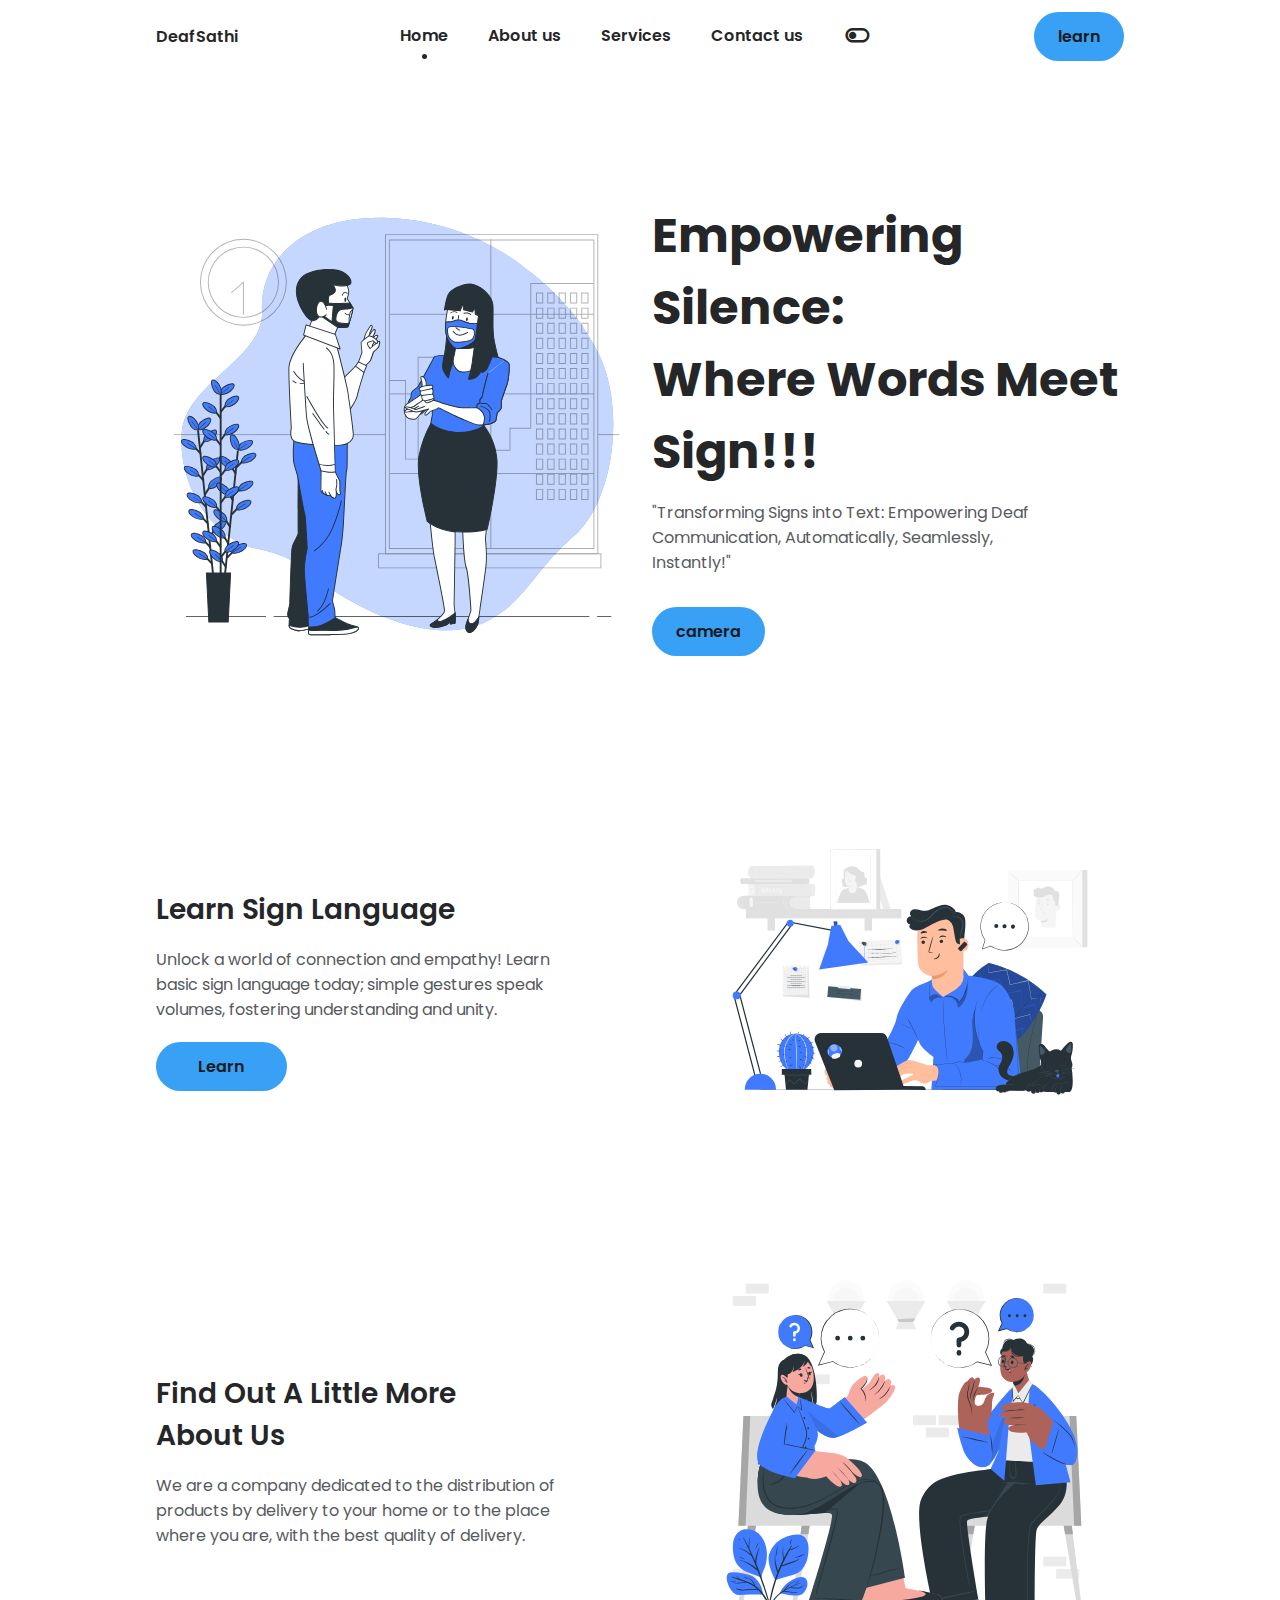
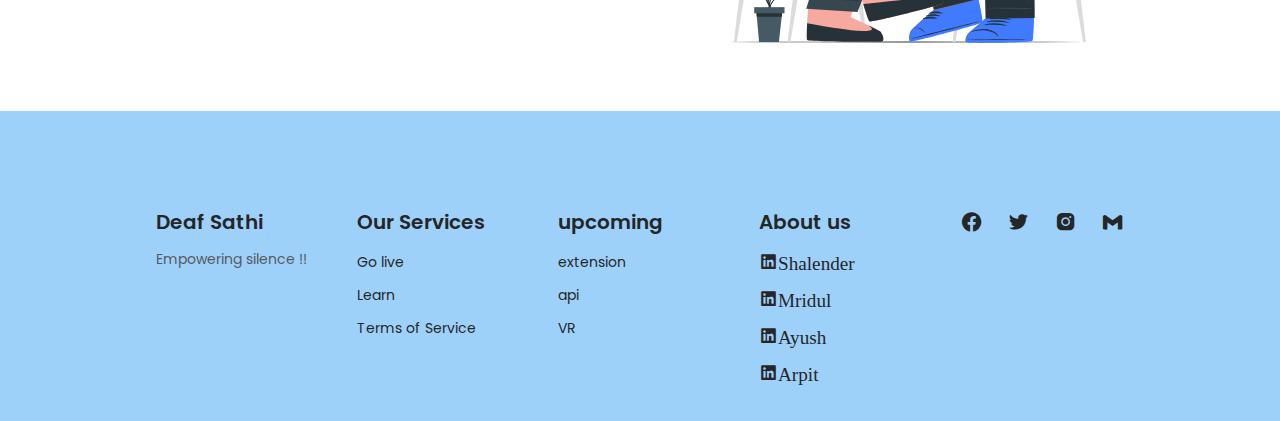
==== commit 04b159bb: "footer done index.html" ====
--- a/templates/index.html
+++ b/templates/index.html
@@ -24,7 +24,9 @@
         <div class="nav__menu" id="nav-menu">
           <ul class="nav__list">
             <li class="nav__item">
-              <a href="#home" class="nav__link active-link">Home</a>
+              <a href="/templates/index.html" class="nav__link active-link"
+                >Home</a
+              >
             </li>
             <li class="nav__item">
               <a href="#about" class="nav__link">About us</a>
@@ -44,7 +46,7 @@
           <i class="bx bx-grid-alt"></i>
         </div>
 
-        <a href="#" class="button button__header">learn</a>
+        <a href="/templates/learn.html" class="button button__header">learn</a>
       </nav>
     </header>
 
@@ -4063,37 +4065,50 @@
       <div class="footer__container container grid">
         <div class="footer__content">
           <a href="#" class="footer__logo">Deaf Sathi</a>
-          <p class="footer__description">
-            Connect with <br />
-            Easier
-          </p>
+          <p class="footer__description">Empowering silence !!</p>
         </div>
 
         <div class="footer__content">
           <h3 class="footer__title">Our Services</h3>
           <ul class="footer__links">
-            <li><a href="#" class="footer__link">Pricing </a></li>
-            <li><a href="#" class="footer__link">Discounts</a></li>
-            <li><a href="#" class="footer__link">Report a bug</a></li>
+            <li><a href="#" class="footer__link">Go live </a></li>
+            <li><a href="#" class="footer__link">Learn</a></li>
             <li><a href="#" class="footer__link">Terms of Service</a></li>
           </ul>
         </div>
 
         <div class="footer__content">
-          <h3 class="footer__title">Our Company</h3>
+          <h3 class="footer__title">upcoming</h3>
           <ul class="footer__links">
-            <li><a href="#" class="footer__link">Blog</a></li>
-            <li><a href="#" class="footer__link">Our mision</a></li>
-            <li><a href="#" class="footer__link">Get in touch</a></li>
+            <li><a href="#" class="footer__link">extension</a></li>
+            <li><a href="#" class="footer__link">api</a></li>
+            <li><a href="#" class="footer__link">VR</a></li>
           </ul>
         </div>
 
         <div class="footer__content">
-          <h3 class="footer__title">Community</h3>
+          <h3 class="footer__title">About us</h3>
           <ul class="footer__links">
-            <li><a href="#" class="footer__link">Support</a></li>
-            <li><a href="#" class="footer__link">Questions</a></li>
-            <li><a href="#" class="footer__link">Customer help</a></li>
+            <li>
+              <a href="#" class="footer__social-link" style="font-size: 1.2rem"
+                ><i class="bx bxl-linkedin-square">Shalender</i></a
+              >
+            </li>
+            <li>
+              <a href="#" class="footer__social-link" style="font-size: 1.2rem"
+                ><i class="bx bxl-linkedin-square">Mridul</i></a
+              >
+            </li>
+            <li>
+              <a href="#" class="footer__social-link" style="font-size: 1.2rem"
+                ><i class="bx bxl-linkedin-square">Ayush</i></a
+              >
+            </li>
+            <li>
+              <a href="#" class="footer__social-link" style="font-size: 1.2rem"
+                ><i class="bx bxl-linkedin-square">Arpit</i></a
+              >
+            </li>
           </ul>
         </div>
 
@@ -4107,6 +4122,11 @@
           <a href="#" class="footer__social-link"
             ><i class="bx bxl-instagram-alt"></i
           ></a>
+          <a
+            href="mailto:bhandarishalender22@gmail.com"
+            class="footer__social-link"
+            ><i class="bx bxl-gmail"></i
+          ></a>
         </div>
       </div>
     </footer>
--- a/static/css/style.css
+++ b/static/css/style.css
@@ -27,7 +27,7 @@
   --smaller-font-size: 0.75rem;
   /*========== Font weight ==========*/
   --font-semi-bold: 600;
-  --font-bold: 600;
+  --font-bold: 700;
   /*========== Margenes ==========*/
   --mb-0-5: 0.5rem;
   --mb-0-75: 0.75rem;
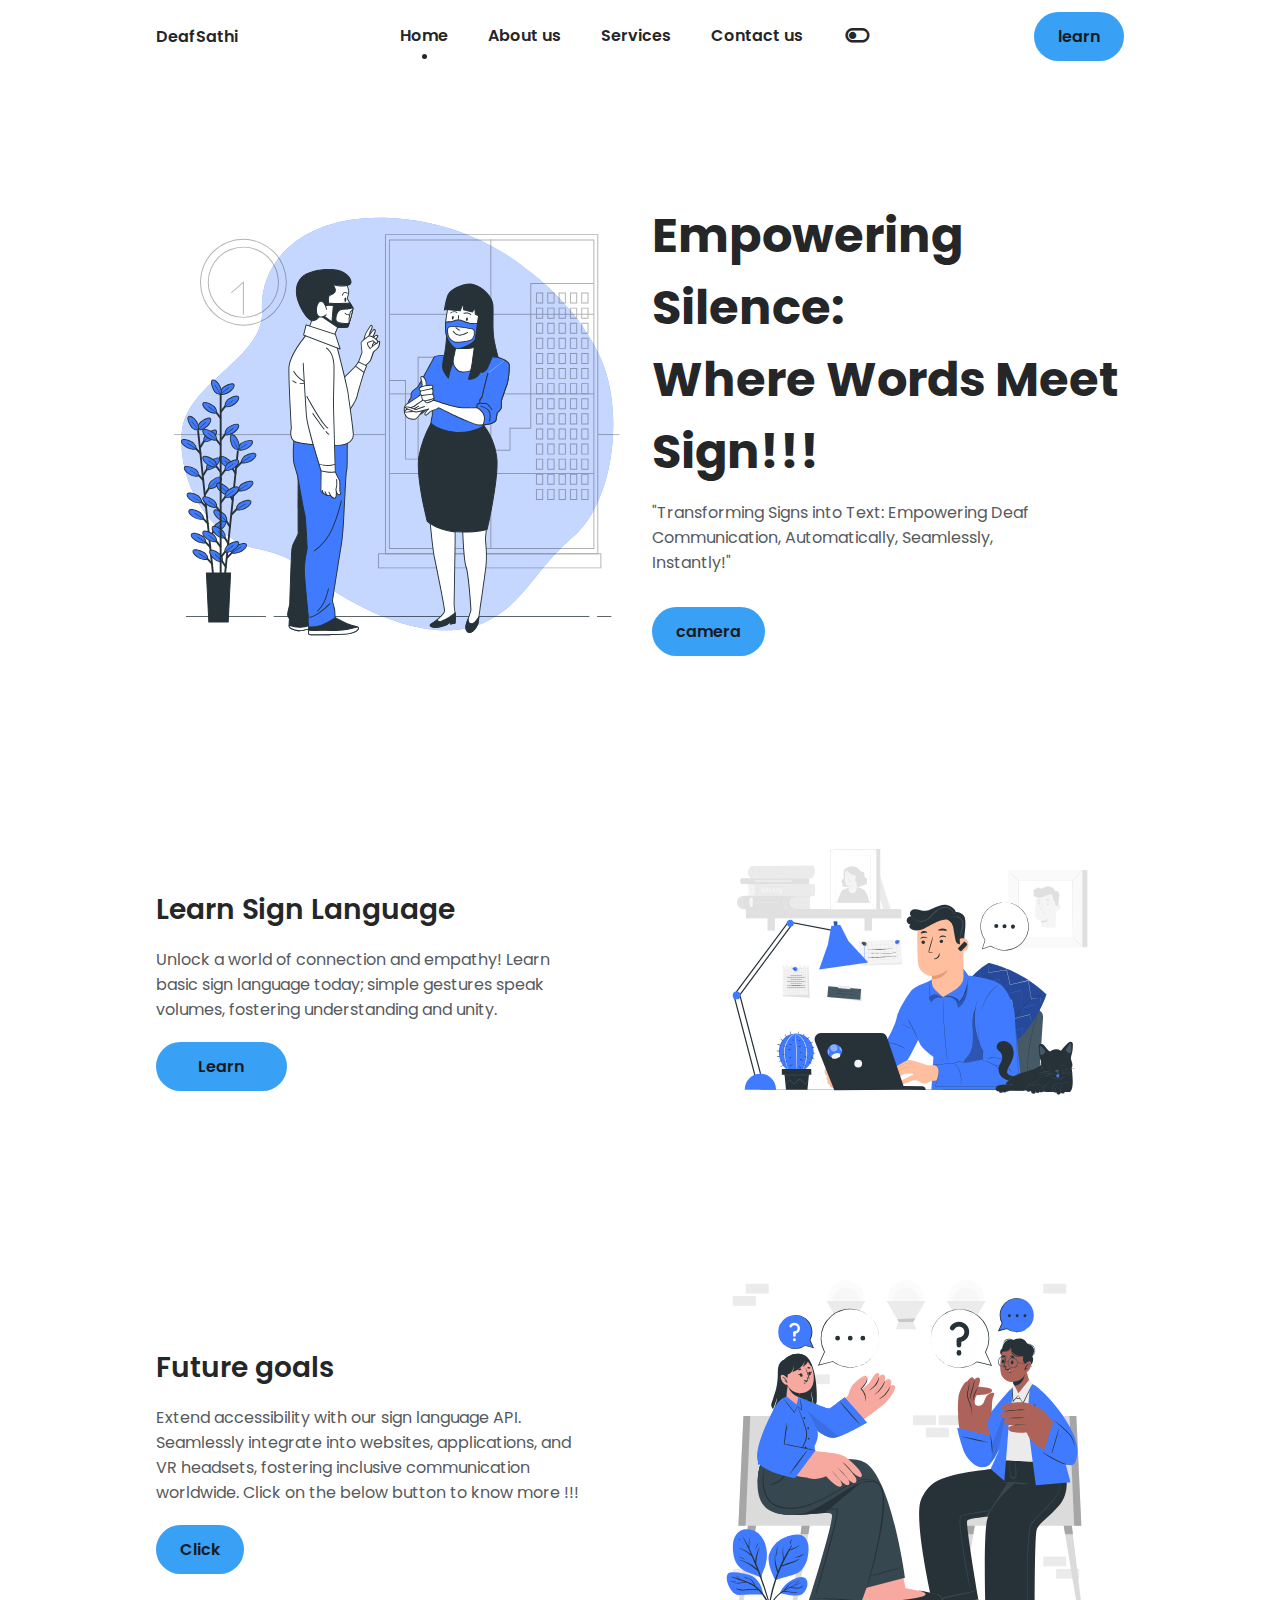
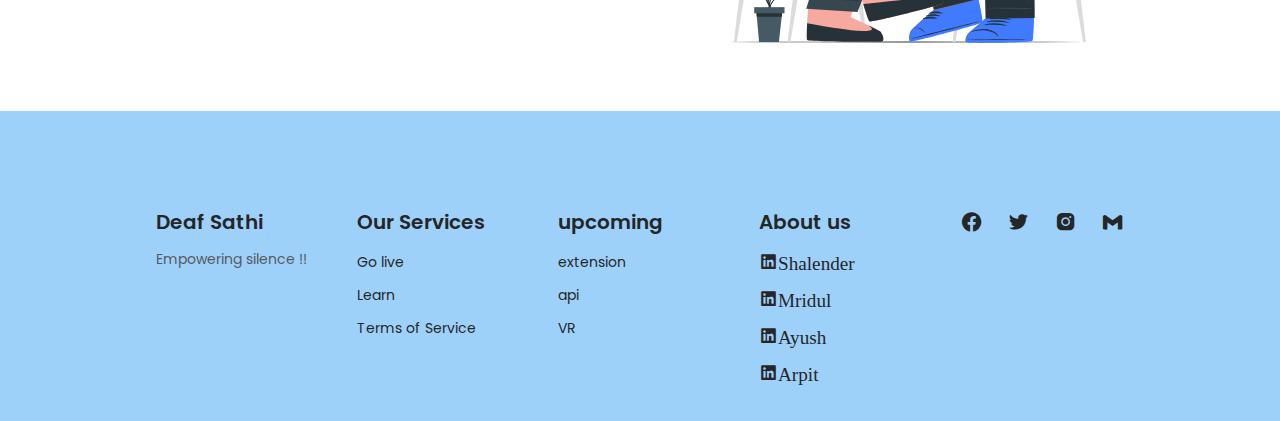
==== commit 9bc8c879: "button added" ====
--- a/templates/index.html
+++ b/templates/index.html
@@ -1586,7 +1586,7 @@
             </p>
             <a
               href="#"
-              class="button button__header"
+              class="button"
               style="width: 30%; text-align: center; margin-top: 20px"
               >Learn</a
             >
@@ -3087,15 +3087,14 @@
       <section class="about section container" id="about">
         <div class="about__container grid">
           <div class="about__data">
-            <h2 class="section__title-center">
-              Find Out A Little More <br />
-              About Us
-            </h2>
+            <h2 class="section__title-center">Future goals</h2>
             <p class="about__description">
-              We are a company dedicated to the distribution of products by
-              delivery to your home or to the place where you are, with the best
-              quality of delivery.
+              Extend accessibility with our sign language API. Seamlessly
+              integrate into websites, applications, and VR headsets, fostering
+              inclusive communication worldwide. Click on the below button to
+              know more !!!
             </p>
+            <a href="#" class="button" style="margin-top: 20px"> Click</a>
           </div>
           <svg xmlns="http://www.w3.org/2000/svg" viewBox="0 0 500 500">
             <g id="freepik--background-complete--inject-2">
--- a/static/css/style.css
+++ b/static/css/style.css
@@ -572,6 +572,7 @@
   .contact__container {
     column-gap: 6rem;
   }
+
   .services__container {
     grid-template-columns: repeat(3, 1fr);
   }
